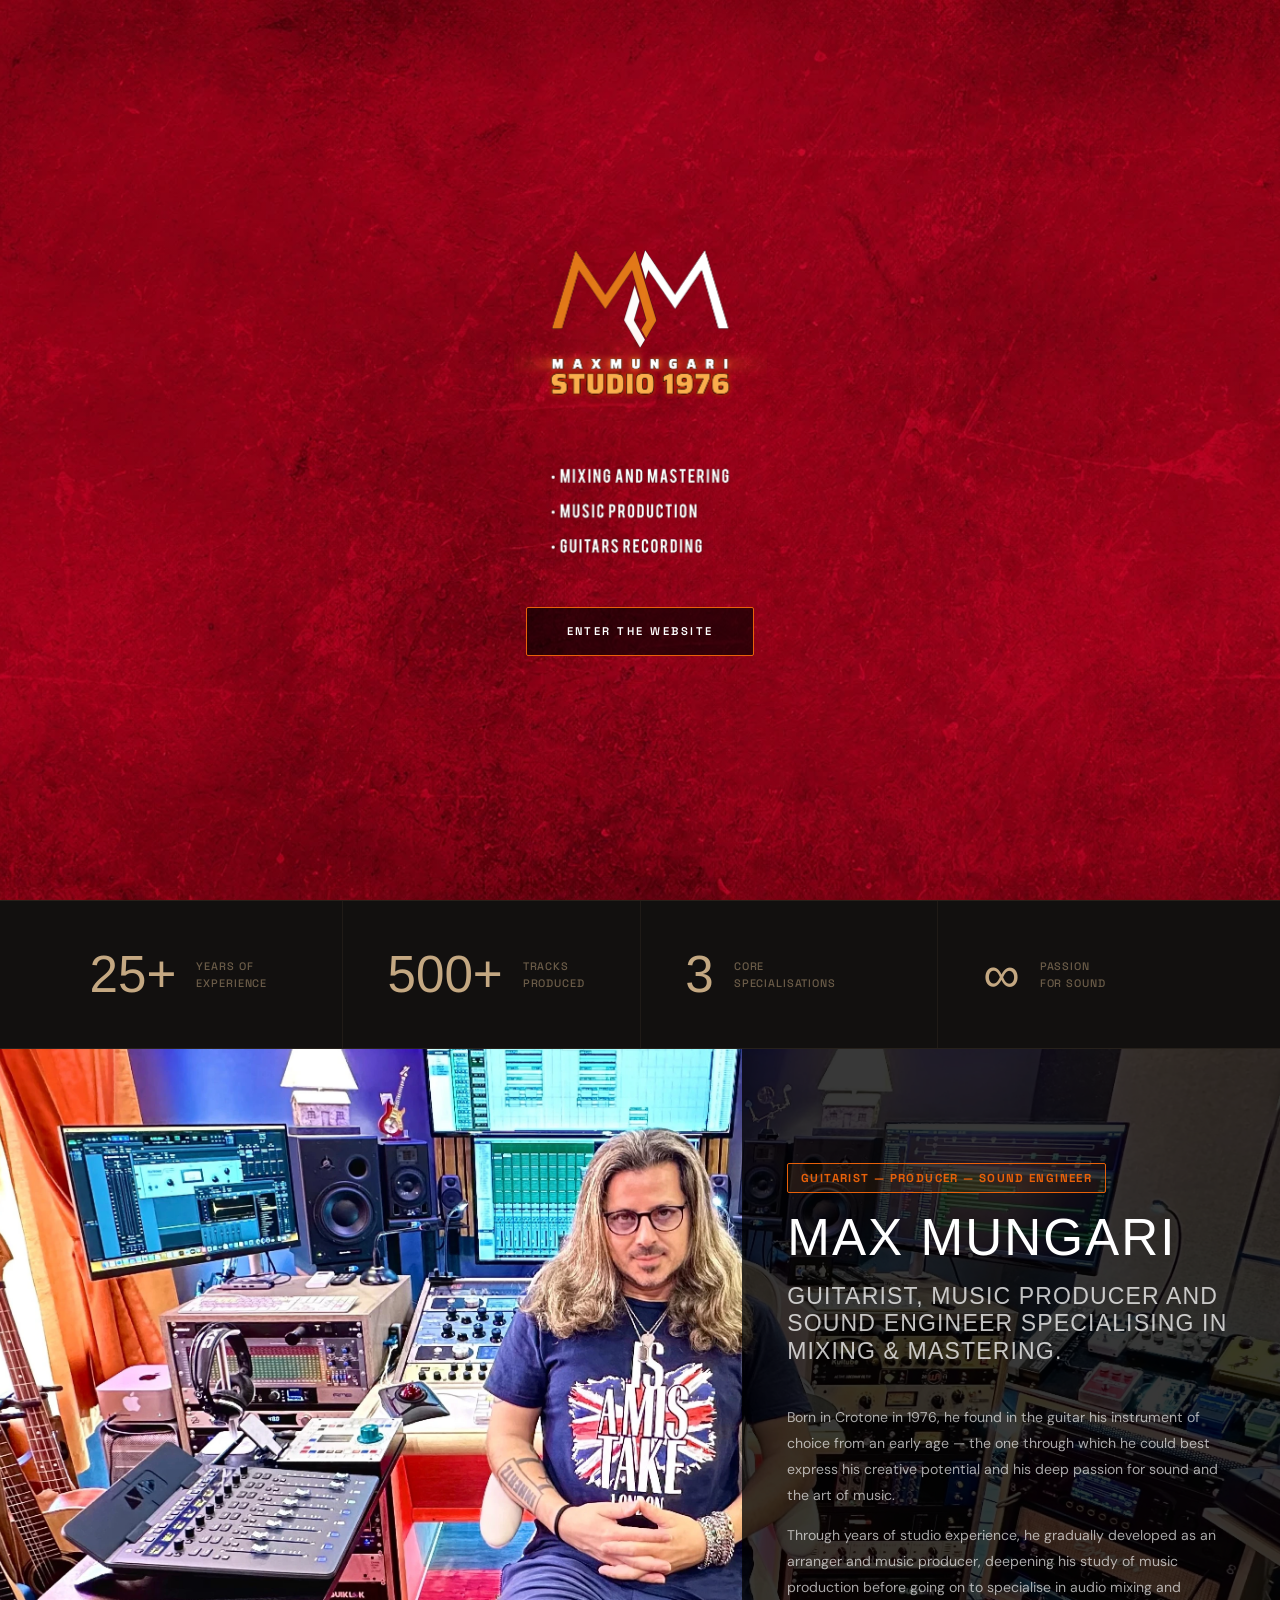
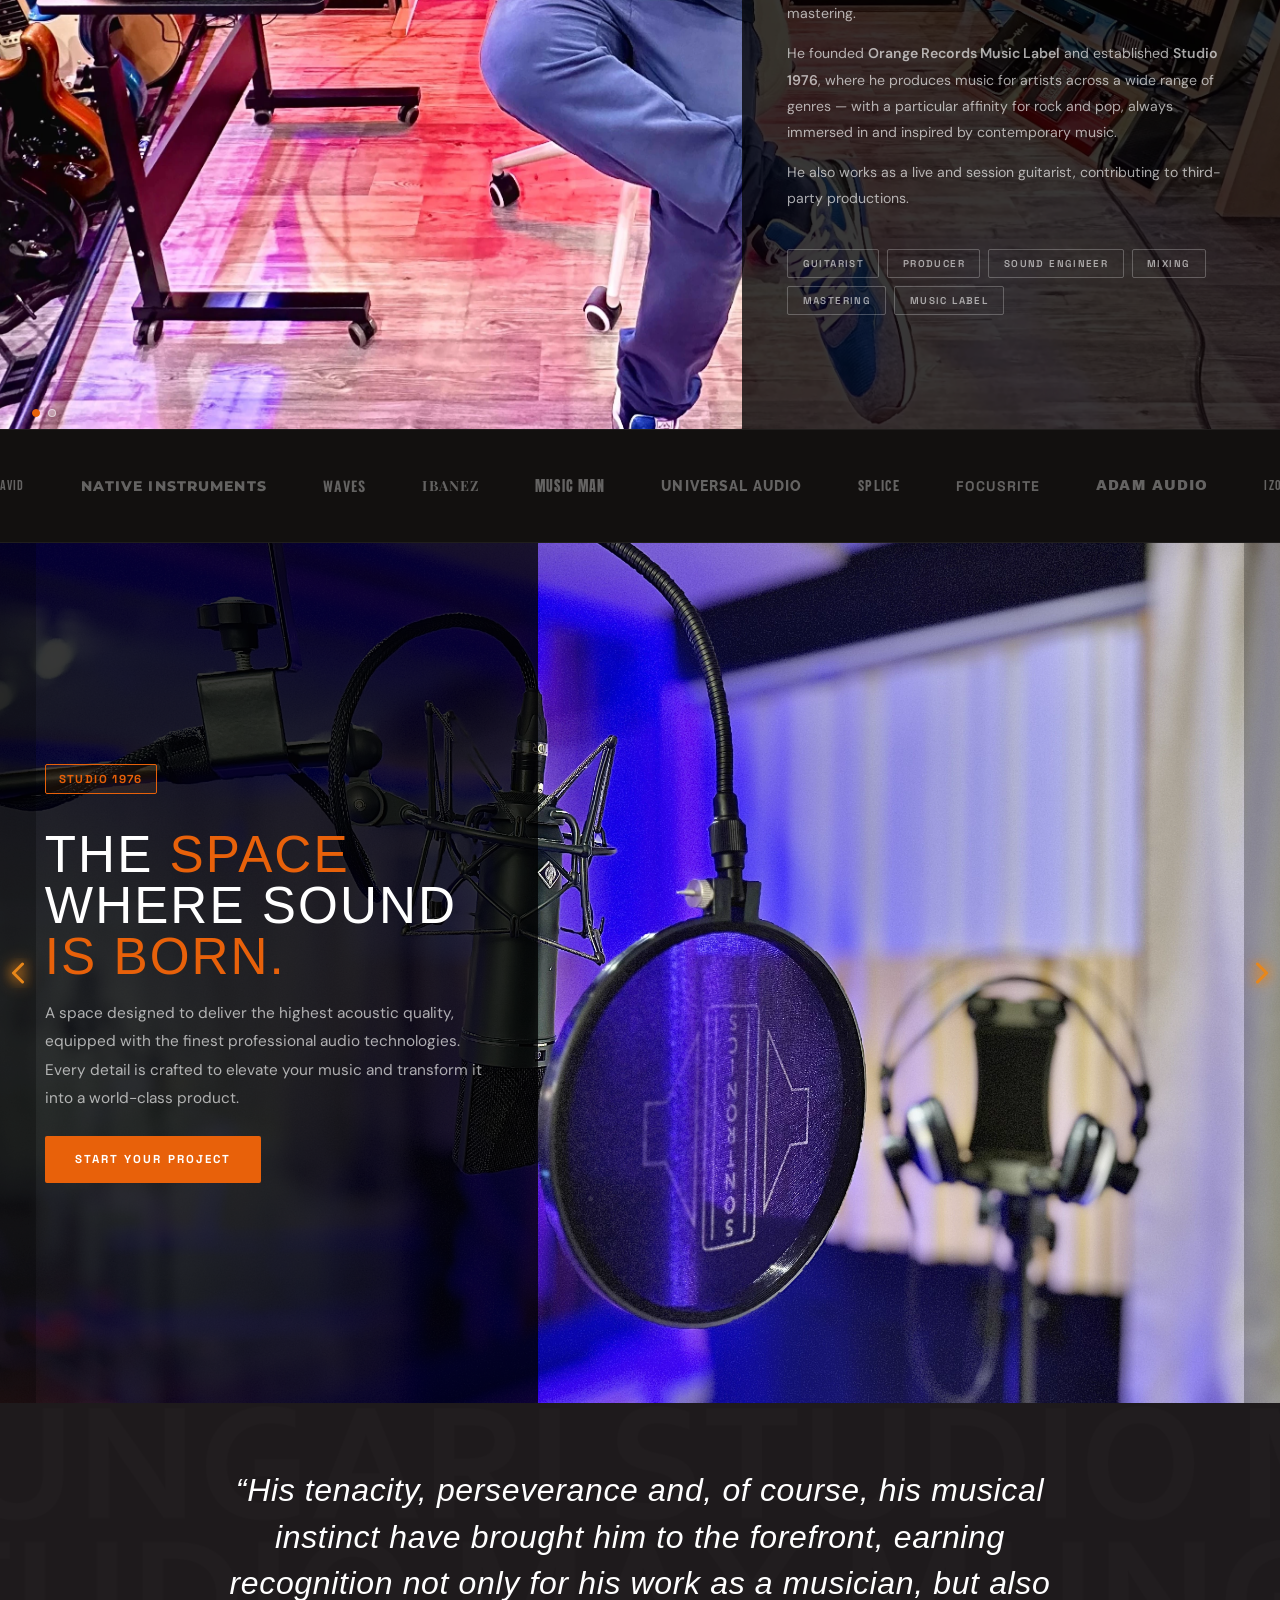
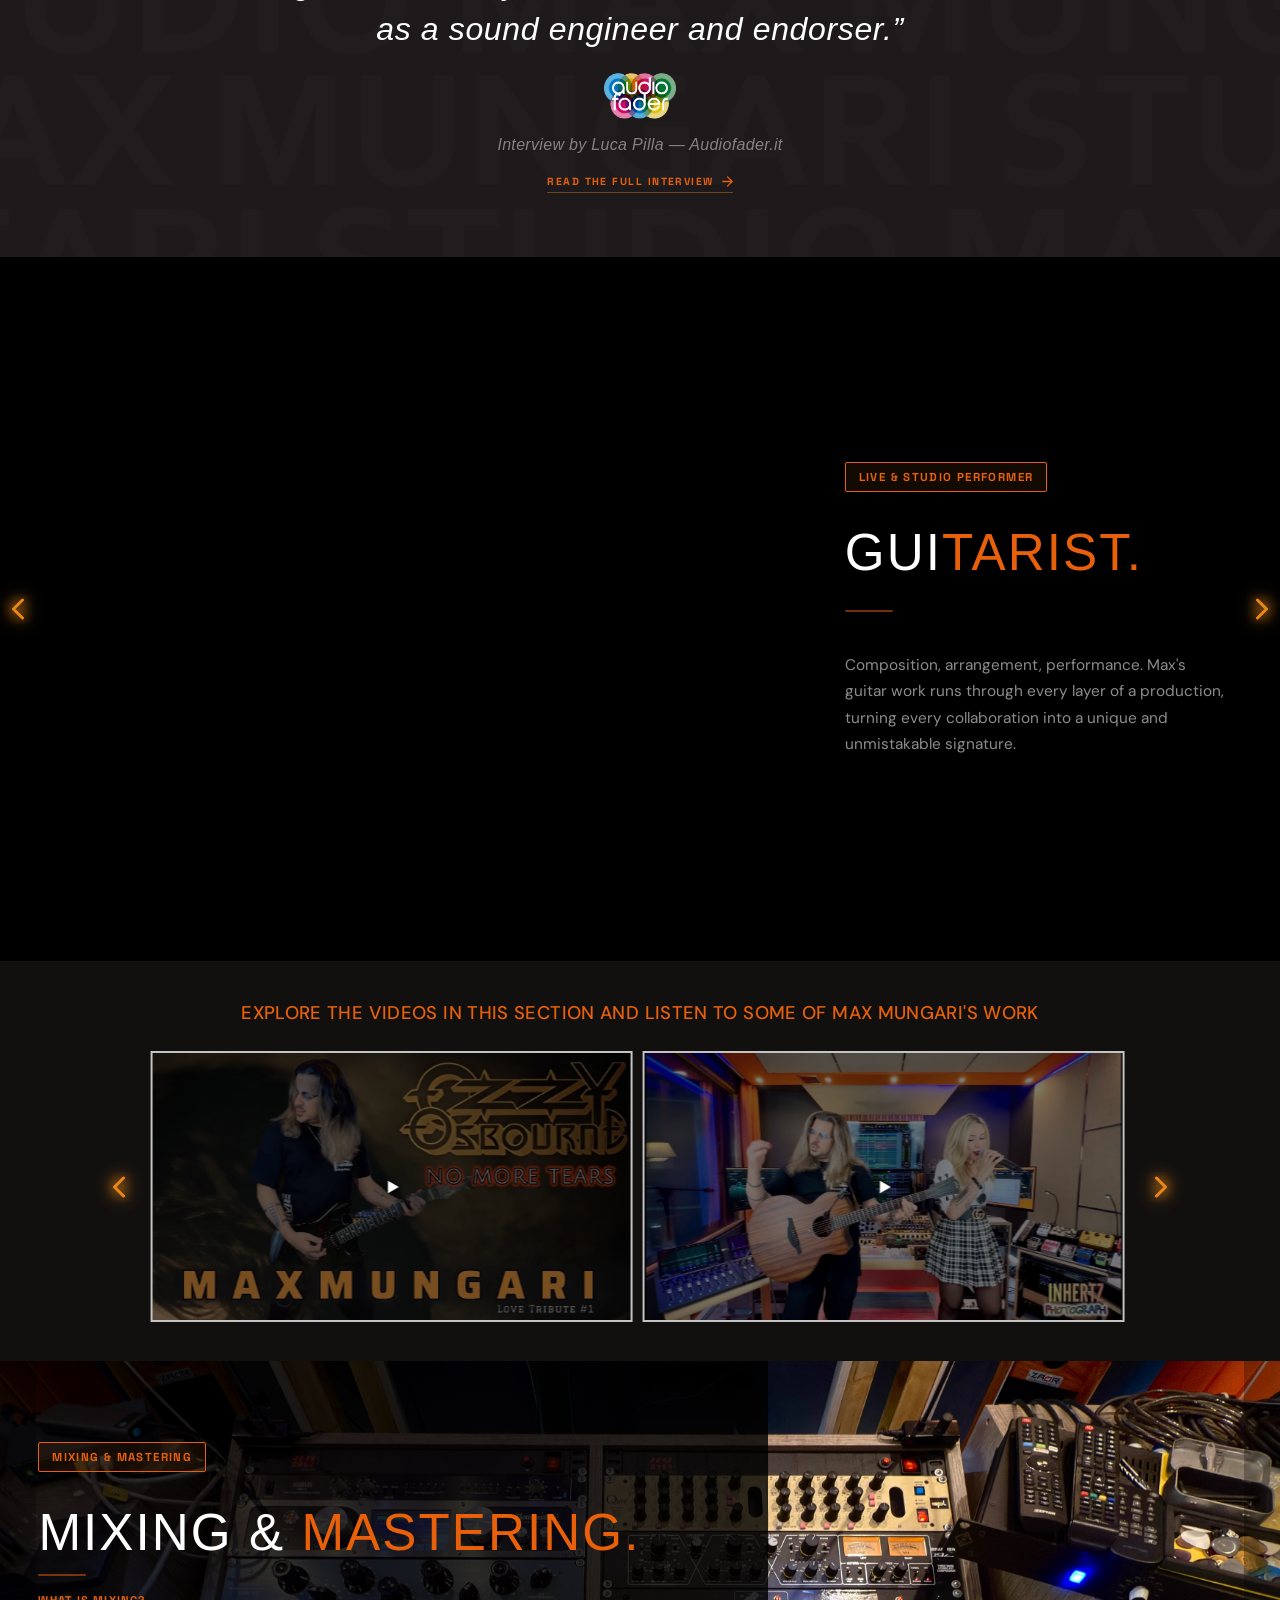
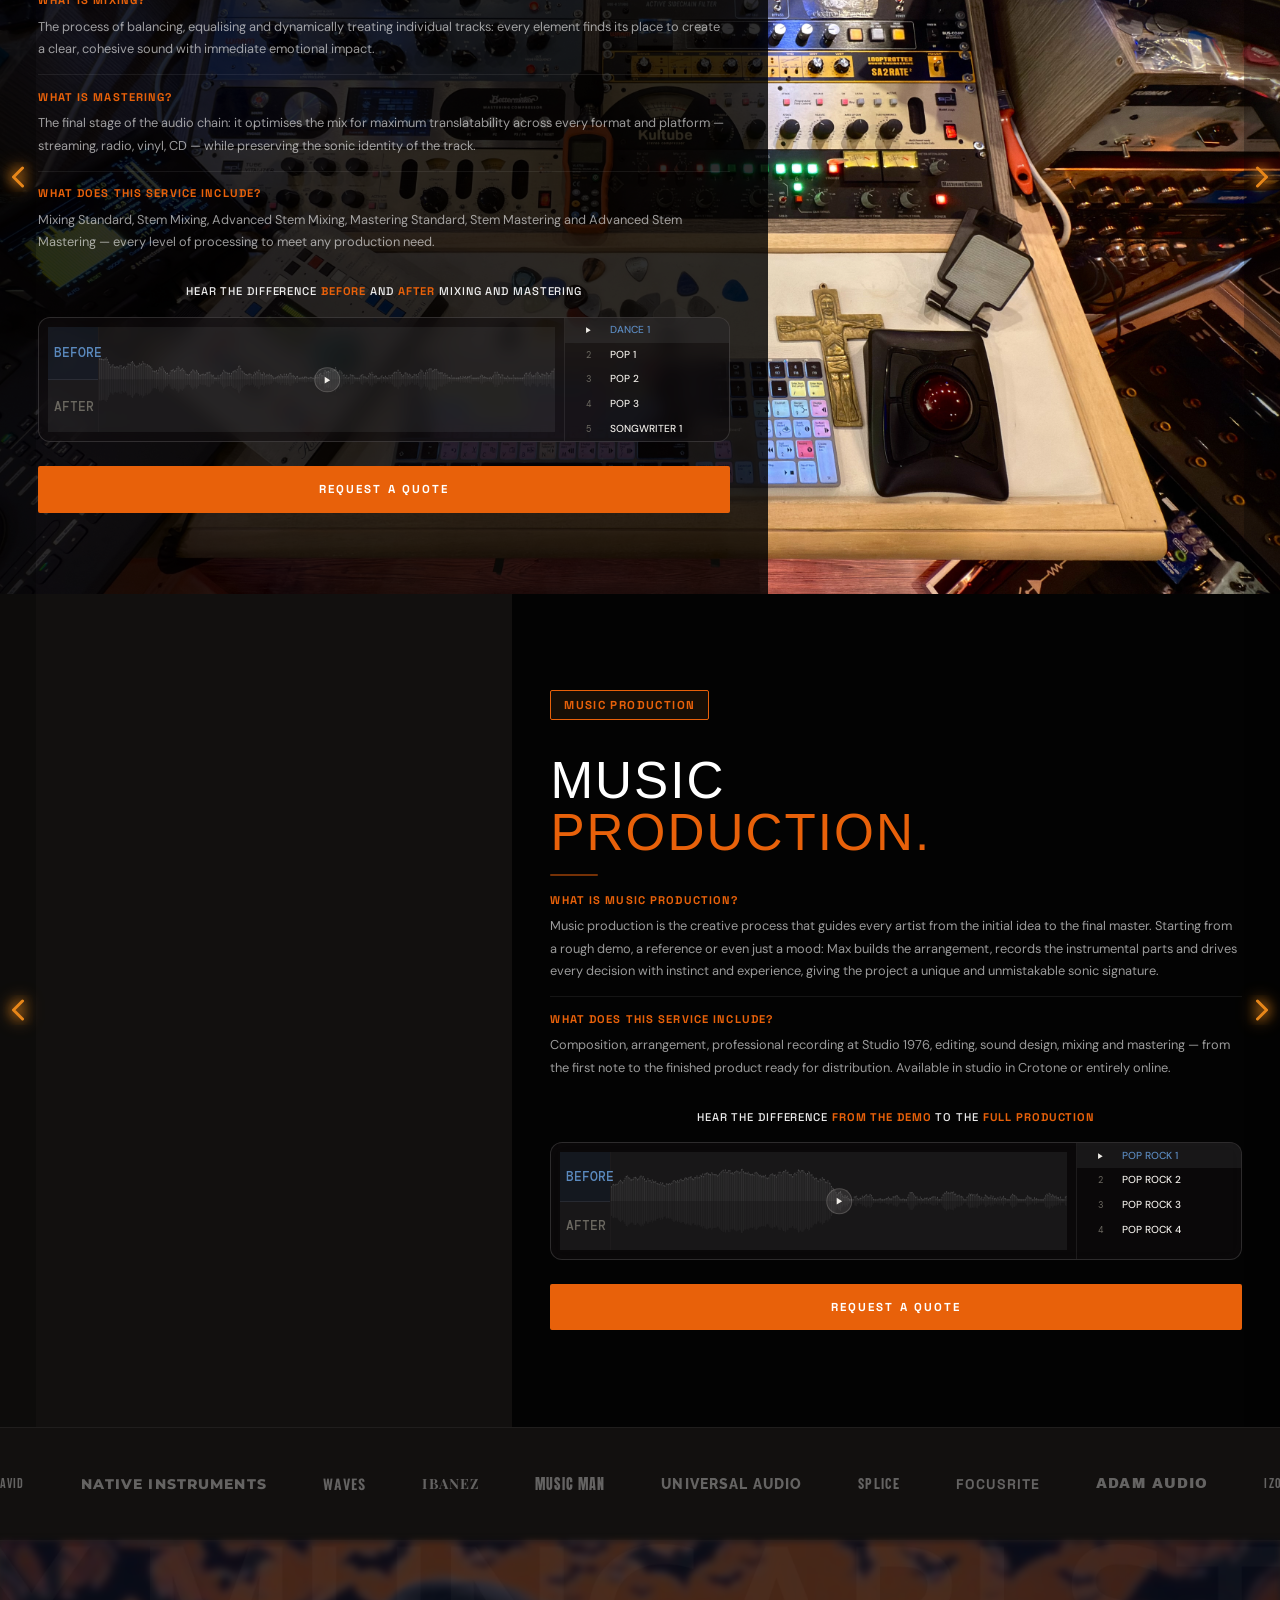
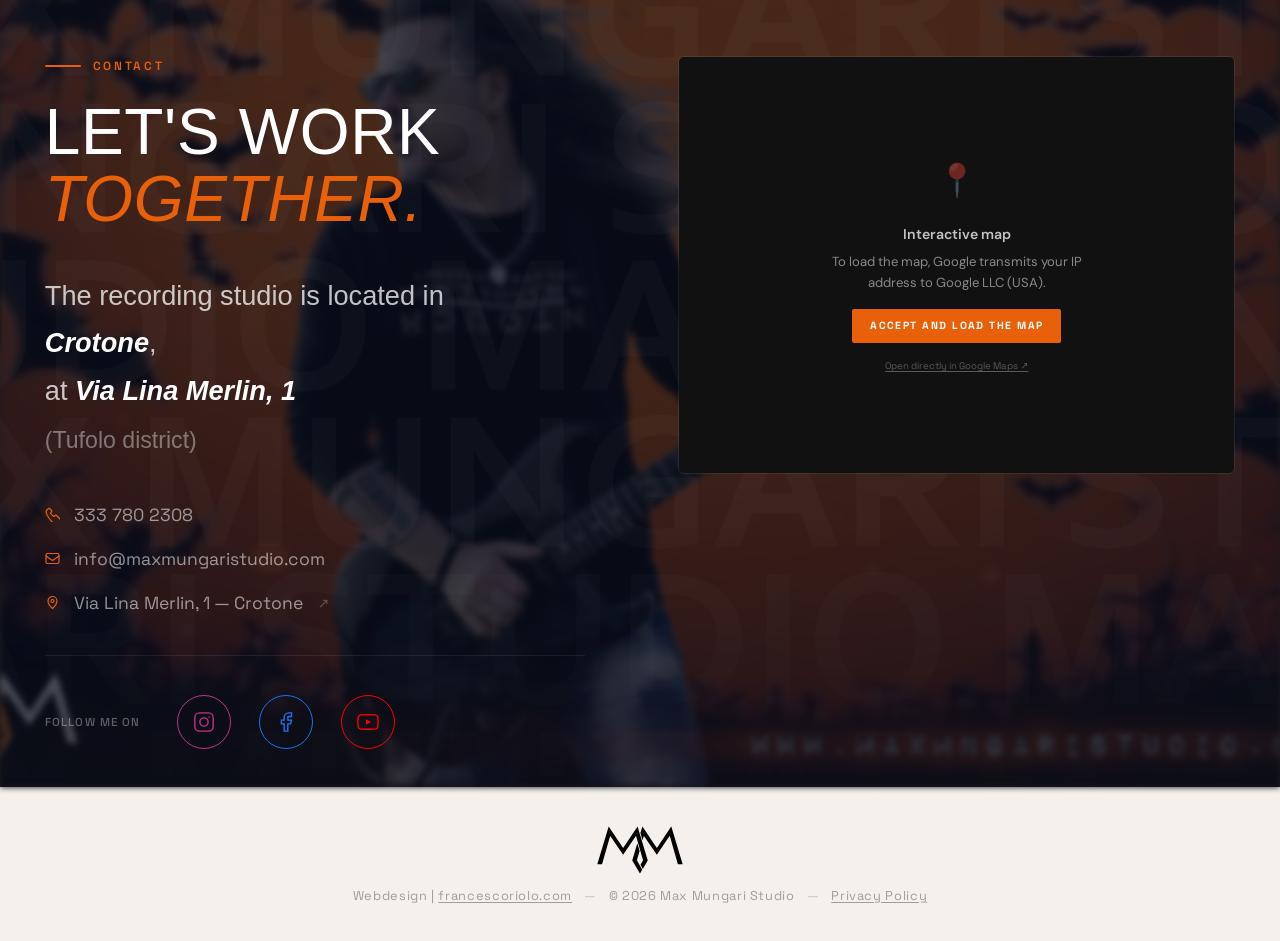
==== en/index.html @ 1bd8ebf6 "first commit" ====
<!DOCTYPE html>
<html lang="en">
<head>
  <meta charset="UTF-8" />
  <meta name="viewport" content="width=device-width, initial-scale=1.0, viewport-fit=cover" />
  <title>Professional Online Mixing &amp; Mastering | Max Mungari Studio — Crotone</title>
  <meta name="description" content="Professional online Mixing &amp; Mastering from Studio 1976, Crotone. Send your tracks and get a radio-ready sound — certified sound engineer with 25+ years of experience." />
  <meta name="robots" content="index, follow" />
  <meta name="author" content="Max Mungari" />
  <meta name="theme-color" content="#0a0a0a" />
  <link rel="canonical" href="https://maxmungaristudio.com/en/" />
  <link rel="alternate" hreflang="it" href="https://maxmungaristudio.com/" />
  <link rel="alternate" hreflang="en" href="https://maxmungaristudio.com/en/" />
  <link rel="alternate" hreflang="x-default" href="https://maxmungaristudio.com/" />

  <!-- Open Graph -->
  <meta property="og:title" content="Professional Online Mixing &amp; Mastering | Max Mungari Studio" />
  <meta property="og:description" content="Professional online Mixing &amp; Mastering from Studio 1976, Crotone. Send your tracks and get a radio-ready sound — certified sound engineer with 25+ years of experience." />
  <meta property="og:type" content="website" />
  <meta property="og:url" content="https://maxmungaristudio.com/en/" />
  <meta property="og:image" content="https://maxmungaristudio.com/newassets/og-image.jpg" />
  <meta property="og:image:width" content="1200" />
  <meta property="og:image:height" content="630" />
  <meta property="og:image:alt" content="Max Mungari Studio — Recording studio in Crotone" />
  <meta property="og:locale" content="en_US" />
  <meta property="og:locale:alternate" content="it_IT" />
  <meta property="og:site_name" content="Max Mungari Studio" />

  <!-- Twitter Card -->
  <meta name="twitter:card" content="summary_large_image" />
  <meta name="twitter:title" content="Professional Online Mixing &amp; Mastering | Max Mungari Studio" />
  <meta name="twitter:description" content="Professional Mixing, Mastering and Music Production from Studio 1976, Crotone. Sound engineer with 25+ years of experience." />
  <meta name="twitter:image" content="https://maxmungaristudio.com/newassets/og-image.jpg" />
  <meta name="twitter:image:alt" content="Max Mungari Studio — Recording studio in Crotone" />

  <!-- Meta geografici -->
  <meta name="geo.region" content="IT-KR" />
  <meta name="geo.placename" content="Crotone, Calabria" />
  <meta name="geo.position" content="39.0807;17.1257" />
  <meta name="ICBM" content="39.0807, 17.1257" />

  <!-- Favicon -->
  <link rel="icon" type="image/png" sizes="32x32" href="../newassets/favicon-32.png" />
  <link rel="icon" type="image/png" sizes="512x512" href="../newassets/favicon.png" />
  <link rel="apple-touch-icon" href="../newassets/favicon.png" />

  <!-- Schema.org structured data -->
  <script type="application/ld+json">
  {
    "@context": "https://schema.org",
    "@graph": [
      {
        "@type": ["LocalBusiness", "ProfessionalService"],
        "@id": "https://maxmungaristudio.com/#business",
        "name": "Max Mungari Studio",
        "alternateName": "Studio 1976",
        "description": "Professional recording studio in Crotone, Calabria. Online and in-studio services: Mixing, Mastering, Stem Mixing, Stem Mastering and Music Production.",
        "url": "https://maxmungaristudio.com/",
        "telephone": "+393337802308",
        "email": "info@maxmungaristudio.com",
        "image": "https://maxmungaristudio.com/newassets/hero1.webp",
        "logo": {
          "@type": "ImageObject",
          "url": "https://maxmungaristudio.com/newassets/logoVec1.svg",
          "width": 300,
          "height": 80
        },
        "foundingDate": "1976",
        "address": {
          "@type": "PostalAddress",
          "streetAddress": "Via Lina Merlin, 1",
          "addressLocality": "Crotone",
          "addressRegion": "Calabria",
          "postalCode": "88900",
          "addressCountry": "IT"
        },
        "geo": {
          "@type": "GeoCoordinates",
          "latitude": 39.0807,
          "longitude": 17.1257
        },
        "hasMap": "https://maps.google.com/?q=Via+Lina+Merlin+1,+Crotone",
        "sameAs": [
          "https://www.instagram.com/maxmungaristudio",
          "https://www.facebook.com/MaxMungari/",
          "https://www.youtube.com/user/maxmung",
          "https://www.tiktok.com/@maxmungaristudio"
        ],
        "priceRange": "€€",
        "openingHours": ["Mo-Sa 09:00-20:00"],
        "areaServed": [
          { "@type": "City", "name": "Crotone" },
          { "@type": "AdministrativeArea", "name": "Calabria" },
          { "@type": "Country", "name": "IT" }
        ],
        "currenciesAccepted": "EUR",
        "paymentAccepted": "Bank transfer, PayPal, Credit card",
        "hasOfferCatalog": {
          "@type": "OfferCatalog",
          "name": "Professional Audio Services",
          "itemListElement": [
            { "@type": "Offer", "itemOffered": { "@type": "Service", "name": "Professional Mixing", "description": "Professional online mixing for singles and albums." } },
            { "@type": "Offer", "itemOffered": { "@type": "Service", "name": "Stem Mixing", "description": "Stem mixing — advanced control over track balance." } },
            { "@type": "Offer", "itemOffered": { "@type": "Service", "name": "Advanced Stem Mixing", "description": "Advanced mixing with editing, pitch correction and track cleanup." } },
            { "@type": "Offer", "itemOffered": { "@type": "Service", "name": "Standard Mastering", "description": "Professional mastering for streaming platforms and physical distribution." } },
            { "@type": "Offer", "itemOffered": { "@type": "Service", "name": "Stem Mastering", "description": "Stem mastering with independent dynamic control per group." } },
            { "@type": "Offer", "itemOffered": { "@type": "Service", "name": "Advanced Stem Mastering", "description": "Advanced mastering with dedicated processing for each stem group." } },
            { "@type": "Offer", "itemOffered": { "@type": "Service", "name": "Music Production", "description": "Full music production: arrangement, recording and sound design." } }
          ]
        }
      },
      {
        "@type": "Person",
        "@id": "https://maxmungaristudio.com/#person",
        "name": "Massimiliano Mungari",
        "alternateName": "Max Mungari",
        "jobTitle": "Guitarist, Music Producer and Sound Engineer",
        "description": "Guitarist, Producer and Sound Engineer born in Crotone in 1976. Specialised in professional Mixing & Mastering. Founder of Orange Records Music Label and Studio 1976.",
        "knowsAbout": ["Mixing", "Mastering", "Music Production", "Sound Engineering", "Guitar", "Music Composition"],
        "url": "https://maxmungaristudio.com/#bio",
        "image": "https://maxmungaristudio.com/newassets/about-new.webp",
        "sameAs": [
          "https://www.instagram.com/maxmungaristudio",
          "https://www.facebook.com/MaxMungari/",
          "https://www.youtube.com/user/maxmung",
          "https://algameko.com/it/app/a/artista/max-mungari"
        ],
        "worksFor": { "@id": "https://maxmungaristudio.com/#business" }
      },
      {
        "@type": "WebSite",
        "@id": "https://maxmungaristudio.com/#website",
        "url": "https://maxmungaristudio.com/en/",
        "name": "Max Mungari Studio",
        "inLanguage": "en-US",
        "publisher": { "@id": "https://maxmungaristudio.com/#business" }
      }
    ]
  }
  </script>

  <!-- Site Navigation Schema -->
  <script type="application/ld+json">
  {
    "@context": "https://schema.org",
    "@type": "ItemList",
    "name": "Max Mungari Studio Navigation",
    "itemListElement": [
      { "@type": "SiteNavigationElement", "position": 1, "name": "Max Mungari — Biography", "url": "https://maxmungaristudio.com/en/#bio" },
      { "@type": "SiteNavigationElement", "position": 2, "name": "Studio 1976 — Recording Studio", "url": "https://maxmungaristudio.com/en/#studio" },
      { "@type": "SiteNavigationElement", "position": 3, "name": "Guitarist — Work and Productions", "url": "https://maxmungaristudio.com/en/#lavori" },
      { "@type": "SiteNavigationElement", "position": 4, "name": "Services — Mixing, Mastering, Music Production", "url": "https://maxmungaristudio.com/en/#mix-mastering" },
      { "@type": "SiteNavigationElement", "position": 5, "name": "Contact — Request a Quote", "url": "https://maxmungaristudio.com/en/#contatti" }
    ]
  }
  </script>

  <!-- Vimeo API loaded lazily by main.js when hero enters viewport -->
  <link rel="preconnect" href="https://player.vimeo.com" />
  <link rel="preconnect" href="https://f.vimeocdn.com" />
  <link rel="preconnect" href="https://fresnel.vimeocdn.com" />
  <!-- DNS prefetch sui CDN usati per lo streaming effettivo dei video -->
  <link rel="dns-prefetch" href="https://player.vimeo.com" />
  <link rel="dns-prefetch" href="https://vod-progressive.akamaized.net" />
  <link rel="dns-prefetch" href="https://skyfire.vimeocdn.com" />
  <link rel="dns-prefetch" href="https://vod.vimeocdn.com" />
  <!-- Audio ABC player (Mixing/Mastering/Productions) —
       tracks loaded dynamically from /music-assets/tracks.json -->

  <link rel="stylesheet" href="../style.min.css?v=20260622" />


  <!-- Preload immagine hero principale -->
  <link rel="preload" as="image" href="../newassets/hero1.webp" type="image/webp" />
  <link rel="preload" as="font" type="font/woff2" crossorigin href="../newassets/fonts/dm-sans-normal-latin.woff2" />
  <link rel="preload" as="font" type="font/woff2" crossorigin href="../newassets/fonts/space-grotesk-latin.woff2" />
</head>

<body>

  <!-- ==============================
       INTRO SCREEN
  ============================== -->
  <div id="intro-screen" role="dialog" aria-modal="true" aria-label="Welcome to Max Mungari Studio">
    <div class="intro-logo-wrap">
      <div class="intro-logo-inner" id="introLogoInner">
        <img src="../newassets/logonuovo.webp" alt="Max Mungari Studio" class="intro-logo-svg" width="906" height="984" />
      </div>
    </div>
    <button id="intro-enter-btn" type="button">Enter the website</button>
  </div>

  <!-- ==============================
       NAVBAR
  ============================== -->
  <nav id="navbar" role="navigation" aria-label="Main navigation">
    <div class="nav-inner">
      <a href="#hero" class="nav-logo" aria-label="Max Mungari Studio — back to top">
        <div class="logo-flip-wrap">
          <div class="logo-flip-inner logo-light">
            <img src="../newassets/logoVec1.svg" alt="Max Mungari Studio" class="logo-front" />
            <img src="../newassets/logoVec2.svg" alt="" class="logo-back" aria-hidden="true" />
          </div>
          <div class="logo-flip-inner logo-dark">
            <img src="../newassets/logoVec1-dark.svg" alt="Max Mungari Studio" class="logo-front" />
            <img src="../newassets/logoVec2-dark.svg" alt="" class="logo-back" aria-hidden="true" />
          </div>
        </div>
      </a>

      <ul class="nav-links" role="list">
        <li><a href="#bio">Max Mungari</a></li>
        <li><a href="#studio">Studio</a></li>
        <li><a href="#lavori" onclick="event.preventDefault();scrollToChitarrista()">Guitarist</a></li>
        <li><a href="#mix-mastering">Mixing &amp; Mastering</a></li>
        <li><a href="#produzioni">Music Production</a></li>
        <li><a href="privacy.html">Privacy</a></li>
        <li><a href="#contatti" class="nav-cta">Contact me</a></li>
        <li class="lang-switch"><a href="../index.html" class="lang-other">ITA</a><span class="lang-sep">/</span><span class="lang-active">ENG</span></li>
      </ul>

      <button class="nav-hamburger" id="hamburger"
              aria-label="Open menu" aria-expanded="false">
        <span></span><span></span><span></span>
      </button>
    </div>
  </nav>

  <!-- Mobile overlay -->
  <div class="nav-mobile" id="mobileMenu"
       aria-hidden="true" role="dialog" aria-label="Navigation menu">
    <a href="#bio"            onclick="closeMobile()">Max Mungari</a>
    <a href="#studio"         onclick="closeMobile()">Studio</a>
    <a href="#lavori"         onclick="closeMobile();event.preventDefault();scrollToChitarrista()">Guitarist</a>
    <a href="#mix-mastering"  onclick="closeMobile()">Mixing &amp; Mastering</a>
    <a href="#produzioni"     onclick="closeMobile()">Music Production</a>
    <a href="privacy.html">Privacy</a>
    <a href="#contatti"       onclick="closeMobile()">Contact me</a>
    <div class="lang-switch"><a href="../index.html" class="lang-other">ITA</a><span class="lang-sep">/</span><span class="lang-active">ENG</span></div>
  </div>

  <!-- ==============================
       HERO
  ============================== -->
  <section id="hero" aria-label="Max Mungari Studio — Homepage">
    <img
      src="../newassets/hero1.webp"
      alt=""
      aria-hidden="true"
      fetchpriority="high"
      decoding="sync"
      width="1920" height="1080"
      style="position:absolute;inset:0;width:100%;height:100%;object-fit:cover;z-index:0;"
    />
    <!-- Hero carosello: aggiungi slide qui sotto per espandere -->
    <div class="hero-carousel" id="heroCarousel" aria-hidden="true"></div>
    <div class="hero-gradient" aria-hidden="true"></div>
    <div class="hero-stripe"   aria-hidden="true"></div>

    <div class="hero-content container">
      <h1 class="hero-eyebrow">Professional Online Mixing &amp; Mastering</h1>

      <p class="hero-title">
        Max<br />Mungari<br /><em>Studio</em>
      </p>

      <p class="hero-subtitle">
        Guitarist &nbsp;·&nbsp; Producer &nbsp;·&nbsp; Sound Engineer
      </p>

      <div class="hero-actions">
        <a href="#mix-mastering" class="btn-primary">
          Services
          <svg width="13" height="13" viewBox="0 0 13 13" fill="none" aria-hidden="true">
            <path d="M1 6.5h11M6.5 1l5.5 5.5L6.5 12"
                  stroke="currentColor" stroke-width="1.5"
                  stroke-linecap="round" stroke-linejoin="round"/>
          </svg>
        </a>
        <a href="#bio" class="btn-ghost">About me</a>

        <!-- Social strip hero -->
        <div class="hero-social-strip">
          <span class="hero-social-label">Follow me on</span>
          <a href="https://www.instagram.com/maxmungaristudio" target="_blank" rel="noopener me" class="social-icon" aria-label="Instagram">
            <svg viewBox="0 0 24 24" fill="none" stroke="currentColor" stroke-width="1.8" aria-hidden="true"><rect x="2" y="2" width="20" height="20" rx="5" ry="5"/><circle cx="12" cy="12" r="4.5"/><circle cx="17.5" cy="6.5" r="0.75" fill="currentColor" stroke="none"/></svg>
          </a>
          <a href="https://www.facebook.com/MaxMungari/" target="_blank" rel="noopener" class="social-icon" aria-label="Facebook">
            <svg viewBox="0 0 24 24" fill="none" stroke="currentColor" stroke-width="1.8" aria-hidden="true"><path d="M18 2h-3a5 5 0 00-5 5v3H7v4h3v8h4v-8h3l1-4h-4V7a1 1 0 011-1h3z"/></svg>
          </a>
          <a href="https://www.youtube.com/user/maxmung" target="_blank" rel="noopener" class="social-icon" aria-label="YouTube">
            <svg viewBox="0 0 24 24" fill="none" stroke="currentColor" stroke-width="1.8" aria-hidden="true"><path d="M22.54 6.42a2.78 2.78 0 00-1.95-1.96C18.88 4 12 4 12 4s-6.88 0-8.59.46a2.78 2.78 0 00-1.95 1.96A29 29 0 001 12a29 29 0 00.46 5.58a2.78 2.78 0 001.95 1.96C5.12 20 12 20 12 20s6.88 0 8.59-.46a2.78 2.78 0 001.95-1.96A29 29 0 0023 12a29 29 0 00-.46-5.58z"/><polygon points="9.75 15.02 15.5 12 9.75 8.98 9.75 15.02" stroke="none" fill="currentColor"/></svg>
          </a>
        </div>

        <!-- Loghi partner hero -->
        <div class="hero-partners">
          <span class="hero-partners-label">Official partner of</span>
          <div class="hero-partners-logos">
          <a href="https://algameko.com/it/app/a/artista/max-mungari"
             target="_blank" rel="noopener" aria-label="Algam Eko — official partner of Max Mungari Studio"
             id="ekoCarousel">
            <img src="../newassets/eko.webp"  alt="Algam Eko — official partner" loading="lazy" width="200" height="84" class="avid-slide active" />
            <img src="../newassets/eko2.webp" alt="Algam Eko — endorsed partner" loading="lazy" width="200" height="84" class="avid-slide" />
          </a>
          <a href="https://aviditalia.it/avid-sound-lab-musicista/"
             target="_blank" rel="noopener" aria-label="Avid — official partner of Max Mungari Studio"
             id="avidCarouselHero">
            <img src="../newassets/avid1.webp" alt="Avid Sound Lab — official partner" loading="lazy" class="avid-slide active" width="200" height="150" />
            <img src="../newassets/avid3.webp" alt="Avid Carbon — official partner" loading="lazy" class="avid-slide" width="200" height="150" />
          </a>
          <a href="https://www.vanguardaudiolabs.com/family/max-mungari/"
             target="_blank" rel="noopener" aria-label="Vanguard Audio Labs — official partner of Max Mungari Studio"
             id="vanguardCarouselHero">
            <img src="../newassets/vanguard1.webp" alt="Vanguard Audio Labs — official partner" loading="lazy" class="avid-slide active" width="200" height="150" />
            <img src="../newassets/vanguard2.webp" alt="Vanguard Audio Labs — endorsed partner" loading="lazy" class="avid-slide" width="200" height="150" />
          </a>
          <!-- Acustica Audio — nascosto temporaneamente (link non disponibile)
          <a href="#"
             target="_blank" rel="noopener" aria-label="Acustica Audio — official partner of Max Mungari Studio"
             id="acusticaCarouselHero">
            <img src="../newassets/Acustica1.png" alt="Acustica Audio — official partner" loading="lazy" class="avid-slide active" width="200" height="150" />
            <img src="../newassets/Acustica2.png" alt="Acustica Audio — official partner" loading="lazy" class="avid-slide" width="200" height="150" />
          </a>
          -->
          </div><!-- /hero-partners-logos -->
        </div>
      </div>
    </div>

  </section>

  <!-- ==============================
       STATEMENT BAR
  ============================== -->
  <div class="statement-bar" aria-label="Key figures">
    <div class="container">
      <div class="statement-bar-inner">
        <div class="statement-item reveal">
          <div class="statement-number">25+</div>
          <div class="statement-label">Years of<br />Experience</div>
        </div>
        <div class="statement-item reveal d1">
          <div class="statement-number">500+</div>
          <div class="statement-label">Tracks<br />Produced</div>
        </div>
        <div class="statement-item reveal d2">
          <div class="statement-number">3</div>
          <div class="statement-label">Core<br />Specialisations</div>
        </div>
        <div class="statement-item reveal d3">
          <div class="statement-number">∞</div>
          <div class="statement-label">Passion<br />for Sound</div>
        </div>
      </div>
    </div>
  </div>

  <!-- ==============================
       BIO — Max Mungari
  ============================== -->
  <section id="bio" aria-labelledby="bio-title">

    <!-- Immagine full-width -->
    <div class="bio-fullimg">
      <img src="../newassets/about-new.webp"
           alt="Max Mungari — Guitarist, Producer and Sound Engineer"
           class="bio-img-main" loading="lazy" decoding="async" />
      <!-- SECONDA IMMAGINE BIO — commentata temporaneamente; riattivare insieme ai bottoni sotto
      <img src="../newassets/chitarrista-bg.jpeg"
           alt="Max Mungari — Guitarist"
           class="bio-img-alt" loading="lazy" decoding="async" />
      -->

      <!-- Bio panel -->
      <div class="bio-overlay-panel reveal-left">
        <span class="bio-badge">Guitarist — Producer — Sound Engineer</span>
        <h2 id="bio-title" class="section-title">MAX MUNGARI</h2>
        <p class="bio-intro">
          Guitarist, music producer and sound engineer specialising in Mixing &amp; Mastering.
        </p>
        <div class="bio-text">
          <p>Born in Crotone in 1976, he found in the guitar his instrument of choice from an early age — the one through which he could best express his creative potential and his deep passion for sound and the art of music.</p>
          <p>Through years of studio experience, he gradually developed as an arranger and music producer, deepening his study of music production before going on to specialise in audio mixing and mastering.</p>
          <p>He founded <strong>Orange Records Music Label</strong> and established <strong>Studio 1976</strong>, where he produces music for artists across a wide range of genres — with a particular affinity for rock and pop, always immersed in and inspired by contemporary music.</p>
          <p>He also works as a live and session guitarist, contributing to third-party productions.</p>
        </div>
        <div class="bio-tags">
          <span class="bio-tag">Guitarist</span>
          <span class="bio-tag">Producer</span>
          <span class="bio-tag">Sound Engineer</span>
          <span class="bio-tag">Mixing</span>
          <span class="bio-tag">Mastering</span>
          <span class="bio-tag">Music Label</span>
        </div>
      </div>
      <div class="carousel-dots" aria-hidden="true">
        <button class="carousel-dot active"></button>
        <button class="carousel-dot"></button>
      </div>
      <!-- CONTROLLI CAROUSEL BIO — commentati temporaneamente; riattivare insieme alla seconda immagine sopra
      <button class="bio-carousel-prev" aria-label="Previous image">
        <svg width="30" height="30" viewBox="0 0 20 20" fill="none"><path d="M13 4L7 10l6 6" stroke="currentColor" stroke-width="2" stroke-linecap="round" stroke-linejoin="round"/></svg>
      </button>
      <button class="bio-carousel-next" aria-label="Next image">
        <svg width="30" height="30" viewBox="0 0 20 20" fill="none"><path d="M7 4l6 6-6 6" stroke="currentColor" stroke-width="2" stroke-linecap="round" stroke-linejoin="round"/></svg>
      </button>
      -->
    </div>


  </section>

  <!-- ==============================
       BRAND STRIP
  ============================== -->
  <div class="brand-strip" aria-label="Brand partners">
    <div class="brand-track">
      <span>AVID</span>
      <span>NATIVE INSTRUMENTS</span>
      <span>WAVES</span>
      <span>IBANEZ</span>
      <span>MUSIC MAN</span>
      <span>UNIVERSAL AUDIO</span>
      <span>SPLICE</span>
      <span>FOCUSRITE</span>
      <span>ADAM AUDIO</span>
      <span>IZOTOPE</span>
      <span>SLATE DIGITAL</span>
      <span>YAMAHA</span>
      <span>NEUMANN</span>
      <span>SSL</span>
      <span>ANTELOPE AUDIO</span>
      <!-- duplicati per loop infinito -->
      <span>AVID</span>
      <span>NATIVE INSTRUMENTS</span>
      <span>WAVES</span>
      <span>IBANEZ</span>
      <span>MUSIC MAN</span>
      <span>UNIVERSAL AUDIO</span>
      <span>SPLICE</span>
      <span>FOCUSRITE</span>
      <span>ADAM AUDIO</span>
      <span>IZOTOPE</span>
      <span>SLATE DIGITAL</span>
      <span>YAMAHA</span>
      <span>NEUMANN</span>
      <span>SSL</span>
      <span>ANTELOPE AUDIO</span>
    </div>
  </div>

  <!-- ==============================
       STUDIO
  ============================== -->
  <section id="studio" aria-labelledby="studio-title">
    <div class="studio-fullimg">
      <div class="studio-img-carousel">
        <img src="../newassets/studio2.webp" alt="Studio 1976 Crotone — control room" decoding="async" class="studio-slide active" />
        <img src="../newassets/studio1.webp" alt="Studio 1976 Crotone — console" loading="lazy" decoding="async" class="studio-slide" />
        <img src="../newassets/studio3.webp" alt="Studio 1976 Crotone — microphone" loading="lazy" decoding="async" class="studio-slide" />
        <img src="../newassets/studio4.webp" alt="Studio 1976 Crotone — live room" loading="lazy" decoding="async" class="studio-slide" />
      </div>

      <!-- Studio panel -->
      <div class="studio-overlay-panel reveal-left">
        <span class="bio-badge">Studio 1976</span>
        <h2 id="studio-title" class="section-title">
          The <em>space</em><br />where sound<br /><em>is born.</em>
        </h2>
        <p class="studio-desc">
          A space designed to deliver the highest acoustic quality, equipped with the finest professional audio technologies. Every detail is crafted to elevate your music and transform it into a world-class product.
        </p>
        <a href="#contatti" class="studio-cta">Start your project</a>
      </div>
      <button class="studio-carousel-prev" aria-label="Previous image">
        <svg width="30" height="30" viewBox="0 0 20 20" fill="none"><path d="M13 4L7 10l6 6" stroke="currentColor" stroke-width="2" stroke-linecap="round" stroke-linejoin="round"/></svg>
      </button>
      <button class="studio-carousel-next" aria-label="Next image">
        <svg width="30" height="30" viewBox="0 0 20 20" fill="none"><path d="M7 4l6 6-6 6" stroke="currentColor" stroke-width="2" stroke-linecap="round" stroke-linejoin="round"/></svg>
      </button>
    </div>
  </section>

  <!-- ==============================
       QUOTE
  ============================== -->
  <section id="quote-strip">
    <div class="container">
      <figure class="quote-strip-figure">
        <blockquote class="quote-strip-text">
          &ldquo;His tenacity, perseverance and, of course, his musical instinct have brought him to the forefront, earning recognition not only for his work as a musician, but also as a sound engineer and endorser.&rdquo;
        </blockquote>
        <img src="../newassets/AudioFaderLogoHD.webp" alt="Audiofader" class="quote-strip-logo" loading="lazy" />
        <figcaption class="quote-strip-author">
          Interview by Luca Pilla — Audiofader.it
        </figcaption>
        <a href="https://www.audiofader.com/max-mungari-intervista/" target="_blank" rel="noopener" class="quote-strip-link">
          Read the full interview
          <svg width="11" height="11" viewBox="0 0 13 13" fill="none" aria-hidden="true"><path d="M1 6.5h11M6.5 1l5.5 5.5L6.5 12" stroke="currentColor" stroke-width="1.5" stroke-linecap="round" stroke-linejoin="round"/></svg>
        </a>
      </figure>
    </div>
  </section>

  <!-- ==============================
       MUSIC PRODUCTION
  ============================== -->
  <section id="lavori" aria-labelledby="lavori-title">

    <div class="lavori-fullimg">
      <div class="lavori-img-carousel">
        <img src="../newassets/guit1.webp" alt="Max Mungari — Guitarist in studio" loading="lazy" decoding="async" class="active" />
        <img src="../newassets/guit2.webp" alt="Max Mungari — Guitars" loading="lazy" decoding="async" />
        <img src="../newassets/guit3.webp" alt="Max Mungari — Pedalboard" loading="lazy" decoding="async" />
        <img src="../newassets/guit4.webp" alt="Max Mungari — Live setup" loading="lazy" decoding="async" />
        <img src="../newassets/guit5.webp" alt="Max Mungari — Guitarist" loading="lazy" decoding="async" />
        <button class="lavori-carousel-prev" aria-label="Previous image">
          <svg width="30" height="30" viewBox="0 0 20 20" fill="none"><path d="M13 4L7 10l6 6" stroke="currentColor" stroke-width="2" stroke-linecap="round" stroke-linejoin="round"/></svg>
        </button>
        <button class="lavori-carousel-next" aria-label="Next image">
          <svg width="30" height="30" viewBox="0 0 20 20" fill="none"><path d="M7 4l6 6-6 6" stroke="currentColor" stroke-width="2" stroke-linecap="round" stroke-linejoin="round"/></svg>
        </button>
      </div>

      <!-- Right overlay panel -->
      <div class="lavori-overlay-panel reveal-right">
        <span class="bio-badge">Live &amp; Studio Performer</span>
        <h2 id="lavori-title" class="section-title">GUI<em>TARIST.</em></h2>
        <div class="divider"></div>
        <p class="lavori-desc">Composition, arrangement, performance. Max's guitar work runs through every layer of a production, turning every collaboration into a unique and unmistakable signature.</p>
      </div>

      <!-- Left grid -->
      <div class="lavori-fullwrap">

      <div class="showcase-wrap">
        <button class="showcase-nav showcase-prev" aria-label="Previous page">
          <svg width="30" height="30" viewBox="0 0 20 20" fill="none"><path d="M13 4L7 10l6 6" stroke="white" stroke-width="2" stroke-linecap="round" stroke-linejoin="round"/></svg>
        </button>
        <div class="showcase-viewport">
          <div class="showcase-grid" role="list" aria-label="Productions and Collaborations">

          <!-- 1 -->
          <a class="showcase-item" href="https://www.youtube.com/watch?v=jpIV0VHIkEI" target="_blank" rel="noopener" role="listitem" aria-label="NO MORE TEARS (Ozzy Osbourne) by MAX MUNGARI">
            <img src="../newassets/no-more-tears-ozzy.webp" alt="NO MORE TEARS (Ozzy Osbourne) by MAX MUNGARI" loading="lazy" />
            <div class="showcase-overlay"><svg width="20" height="20" viewBox="0 0 22 22" fill="white"><polygon points="7,4 19,11 7,18"/></svg></div>
          </a>
          <!-- 2 -->
          <a class="showcase-item" href="https://www.youtube.com/watch?v=9BqErDt4IJY" target="_blank" rel="noopener" role="listitem" aria-label="INHERTZ - PHOTOGRAPH">
            <img src="../newassets/inhertz-photograph.webp" alt="INHERTZ - PHOTOGRAPH" loading="lazy" />
            <div class="showcase-overlay"><svg width="20" height="20" viewBox="0 0 22 22" fill="white"><polygon points="7,4 19,11 7,18"/></svg></div>
          </a>
          <!-- 3 -->
          <a class="showcase-item" href="https://www.youtube.com/watch?v=zy1Qo1So9Aw" target="_blank" rel="noopener" role="listitem" aria-label="Måneskin THE LONELIEST - Guitar Cover by Max Mungari">
            <img src="../newassets/maneskin-the-loneliest.webp" alt="Måneskin THE LONELIEST - Guitar Cover by Max Mungari" loading="lazy" />
            <div class="showcase-overlay"><svg width="20" height="20" viewBox="0 0 22 22" fill="white"><polygon points="7,4 19,11 7,18"/></svg></div>
          </a>
          <!-- 4 -->
          <a class="showcase-item" href="https://www.youtube.com/watch?v=qSOYPv_XN4Q" target="_blank" rel="noopener" role="listitem" aria-label="U2 SUNDAY BLOODY SUNDAY - Line 6 Helix by MAX MUNGARI">
            <img src="../newassets/u2-sunday-bloody-sunday.webp" alt="U2 SUNDAY BLOODY SUNDAY - Line 6 Helix by MAX MUNGARI" loading="lazy" />
            <div class="showcase-overlay"><svg width="20" height="20" viewBox="0 0 22 22" fill="white"><polygon points="7,4 19,11 7,18"/></svg></div>
          </a>
          <!-- 5 -->
          <a class="showcase-item" href="https://www.youtube.com/watch?v=0Z49mBKntNA" target="_blank" rel="noopener" role="listitem" aria-label="COLDPLAY IN MY PLACE - Line 6 Helix by Max Mungari">
            <img src="../newassets/coldplay-in-my-place.webp" alt="COLDPLAY IN MY PLACE - Line 6 Helix by Max Mungari" loading="lazy" />
            <div class="showcase-overlay"><svg width="20" height="20" viewBox="0 0 22 22" fill="white"><polygon points="7,4 19,11 7,18"/></svg></div>
          </a>
          <!-- 6 -->
          <a class="showcase-item" href="https://www.youtube.com/watch?v=MXcnFs2BTt8" target="_blank" rel="noopener" role="listitem" aria-label="Lewis Capaldi BEFORE YOU GO - Line 6 Helix by Max Mungari">
            <img src="../newassets/lewis-capaldi-before-you-go.webp" alt="Lewis Capaldi BEFORE YOU GO - Line 6 Helix by Max Mungari" loading="lazy" />
            <div class="showcase-overlay"><svg width="20" height="20" viewBox="0 0 22 22" fill="white"><polygon points="7,4 19,11 7,18"/></svg></div>
          </a>
          <!-- 7 -->
          <a class="showcase-item" href="https://www.youtube.com/watch?v=yvHxUir2zv0" target="_blank" rel="noopener" role="listitem" aria-label="Hoobastank The Reason - Line 6 Helix by MAX MUNGARI">
            <img src="../newassets/hoobastank-the-reason.webp" alt="Hoobastank The Reason - Line 6 Helix by MAX MUNGARI" loading="lazy" />
            <div class="showcase-overlay"><svg width="20" height="20" viewBox="0 0 22 22" fill="white"><polygon points="7,4 19,11 7,18"/></svg></div>
          </a>
          <!-- 8 -->
          <a class="showcase-item" href="https://www.youtube.com/watch?v=yWKcTVf3nfY" target="_blank" rel="noopener" role="listitem" aria-label="INHERTZ - Ancora Ancora Ancora">
            <img src="../newassets/inhertz-ancora.webp" alt="INHERTZ - Ancora Ancora Ancora" loading="lazy" />
            <div class="showcase-overlay"><svg width="20" height="20" viewBox="0 0 22 22" fill="white"><polygon points="7,4 19,11 7,18"/></svg></div>
          </a>
          <!-- 9 -->
          <a class="showcase-item" href="https://youtu.be/56cIkMv5N6E" target="_blank" rel="noopener" role="listitem" aria-label="THE TEMPER TRAP - SWEET DISPOSITION by Max Mungari">
            <img src="../newassets/temper-trap-sweet-disposition.webp" alt="THE TEMPER TRAP - SWEET DISPOSITION by Max Mungari" loading="lazy" />
            <div class="showcase-overlay"><svg width="20" height="20" viewBox="0 0 22 22" fill="white"><polygon points="7,4 19,11 7,18"/></svg></div>
          </a>
          <!-- 10 -->
          <a class="showcase-item" href="https://youtu.be/8g-ds9ZcIEE?is=ZWh7_wSX--IyoQHX" target="_blank" rel="noopener" role="listitem" aria-label="INHERTZ - TOO MUCH LOVE WILL KILL YOU">
            <img src="../newassets/inhertz-too-much-love-will-kill-you.webp" alt="INHERTZ - TOO MUCH LOVE WILL KILL YOU" loading="lazy" />
            <div class="showcase-overlay"><svg width="20" height="20" viewBox="0 0 22 22" fill="white"><polygon points="7,4 19,11 7,18"/></svg></div>
          </a>

          </div><!-- /showcase-grid -->
        </div><!-- /showcase-viewport -->
        <button class="showcase-nav showcase-next" aria-label="Next page">
          <svg width="30" height="30" viewBox="0 0 20 20" fill="none"><path d="M7 4l6 6-6 6" stroke="white" stroke-width="2" stroke-linecap="round" stroke-linejoin="round"/></svg>
        </button>
      </div><!-- /showcase-wrap -->

      </div><!-- /lavori-fullwrap -->

    </div><!-- /lavori-fullimg -->

  </section>

  <!-- ==============================
       SHOWCASE STRIP (desktop) — .showcase-wrap is moved here via JS
  ============================== -->
  <div class="lavori-showcase-strip" id="lavoriShowcaseStrip">
    <p class="lavori-strip-caption">Explore the videos in this section and listen to some of Max Mungari's work</p>
  </div>

  <!-- ==============================
       SERVIZI INTERATTIVI
  ============================== -->
  <!-- ==============================
       MIX & MASTERING
  ============================== -->
  <section id="mix-mastering" aria-labelledby="mixmastering-title">
    <div class="svc-fullimg">
      <div class="svc-img-carousel reverse">
        <img src="../newassets/pro0.webp" alt="Mixing &amp; Mastering — Studio 1976" loading="lazy" decoding="async" />
        <img src="../newassets/pro1.webp" alt="Mixing &amp; Mastering — Monitors" loading="lazy" decoding="async" />
        <img src="../newassets/pro2.webp" alt="Mixing &amp; Mastering — Compressor" loading="lazy" decoding="async" />
        <img src="../newassets/pro3.webp" alt="Mixing &amp; Mastering — RME" loading="lazy" decoding="async" />
        <img src="../newassets/pro4.webp" alt="Mixing &amp; Mastering — Outboard" loading="lazy" decoding="async" class="active" />
        <button class="svc-carousel-prev" aria-label="Previous image">
          <svg width="30" height="30" viewBox="0 0 20 20" fill="none"><path d="M13 4L7 10l6 6" stroke="currentColor" stroke-width="2" stroke-linecap="round" stroke-linejoin="round"/></svg>
        </button>
        <button class="svc-carousel-next" aria-label="Next image">
          <svg width="30" height="30" viewBox="0 0 20 20" fill="none"><path d="M7 4l6 6-6 6" stroke="currentColor" stroke-width="2" stroke-linecap="round" stroke-linejoin="round"/></svg>
        </button>
      </div>
      <div class="svc-overlay svc-overlay-left reveal-left">
        <span class="bio-badge">Mixing &amp; Mastering</span>
        <h2 id="mixmastering-title" class="section-title">MIXING &amp; <br /><em>MASTERING.</em></h2>
        <div class="divider"></div>
        <div class="svc-qa-list">
          <div class="svc-qa">
            <p class="svc-q">What is Mixing?</p>
            <p class="svc-a">The process of balancing, equalising and dynamically treating individual tracks: every element finds its place to create a clear, cohesive sound with immediate emotional impact.</p>
          </div>
          <div class="svc-qa">
            <p class="svc-q">What is Mastering?</p>
            <p class="svc-a">The final stage of the audio chain: it optimises the mix for maximum translatability across every format and platform — streaming, radio, vinyl, CD — while preserving the sonic identity of the track.</p>
          </div>
          <div class="svc-qa">
            <p class="svc-q">What does this service include?</p>
            <p class="svc-a">Mixing Standard, Stem Mixing, Advanced Stem Mixing, Mastering Standard, Stem Mastering and Advanced Stem Mastering — every level of processing to meet any production need.</p>
          </div>
        </div>
      <p class="svc-player-label svc-label-desk">Hear the difference <em>BEFORE</em> and&nbsp;<em>AFTER</em> mixing and mastering</p>
      <div class="svc-player" id="svcPlayer2">
        <div class="abc-card" id="abcCard2">
          <p class="svc-player-label svc-label-mob">Hear the difference<br class="mobile-only" /> <em>BEFORE</em> and&nbsp;<em>AFTER</em><br />mixing and mastering</p>
          <div class="abc-comparator">
            <div class="abc-empty" id="abcEmpty2">Select a track</div>
            <div class="abc-player" id="abcPlayer2">
              <div class="abc-switch">
                <button class="abc-btn on-a" id="abcBtnA2" disabled>BEFORE</button>
                <button class="abc-btn" id="abcBtnB2" disabled>AFTER</button>
              </div>
              <div class="abc-wave" id="abcWave2">
                <div class="abc-wave-body">
                  <canvas class="abc-canvas" id="abcCvA2"></canvas>
                  <canvas class="abc-canvas hidden" id="abcCvB2"></canvas>
                  <div class="abc-ph-layer">
                    <div class="abc-ph-prog" id="abcPhProg2"></div>
                    <div class="abc-ph-line" id="abcPhLine2"></div>
                  </div>
                  <div class="abc-np">
                    <span class="abc-np-title" id="abcNpTitle2">—</span>
                    <span class="abc-np-artist" id="abcNpArtist2"></span>
                  </div>
                  <button class="abc-play" id="abcPlay2" disabled>
                    <svg id="abcIconPlay2" viewBox="0 0 16 16"><path d="M4 2.5l9 5.5-9 5.5V2.5z"/></svg>
                    <svg id="abcIconPause2" viewBox="0 0 16 16" style="display:none"><rect x="3" y="2" width="4" height="12"/><rect x="9" y="2" width="4" height="12"/></svg>
                  </button>
                  <div class="abc-topbar">
                    <div class="abc-badge a" id="abcBadge2">A</div>
                    <div class="abc-time" id="abcTime2">0:00 / 0:00</div>
                    <div class="abc-vol">
                      <svg viewBox="0 0 16 16"><path d="M9 2.5v11a.5.5 0 0 1-.854.354L4.5 10H2a1 1 0 0 1-1-1V7a1 1 0 0 1 1-1h2.5l3.646-3.854A.5.5 0 0 1 9 2.5zm2.354 2.146a.5.5 0 0 1 .707 0A5.5 5.5 0 0 1 13.5 8a5.5 5.5 0 0 1-1.439 3.354.5.5 0 1 1-.707-.707A4.5 4.5 0 0 0 12.5 8a4.5 4.5 0 0 0-1.146-3.061.5.5 0 0 1 0-.707z"/></svg>
                      <input type="range" id="abcVol2" min="0" max="100" value="80" step="1" />
                    </div>
                  </div>
                </div>
              </div>
              <div class="abc-loader" id="abcLoader2">
                <div class="abc-loader-fill" id="abcLoaderFill2"></div>
              </div>
            </div>
          </div>
          <div class="abc-list">
            <div class="abc-list-head">
              <div class="abc-lh-n">#</div>
              <div class="abc-lh-t">Title</div>
              <div class="abc-lh-d">Duration</div>
            </div>
            <div id="abcRows2"></div>
          </div>
        </div>
      </div>
      <a href="#contatti" class="studio-cta svc-cta-mix">Request a quote</a>
      </div>
    </div>
  </section>

  <!-- ==============================
       PRODUZIONI MUSICALI
  ============================== -->
  <section id="produzioni" aria-labelledby="produzioni-title">
    <div class="svc-fullimg">
      <div class="svc-img-carousel">
        <img src="../newassets/pro0.webp" alt="Music Production — Studio 1976" loading="lazy" decoding="async" class="active" />
        <img src="../newassets/pro1.webp" alt="Music Production — Monitors" loading="lazy" decoding="async" />
        <img src="../newassets/pro2.webp" alt="Music Production — Herchild Compressor" loading="lazy" decoding="async" />
        <img src="../newassets/pro3.webp" alt="Music Production — RME" loading="lazy" decoding="async" />
        <img src="../newassets/pro4.webp" alt="Music Production — Outboard" loading="lazy" decoding="async" />
        <button class="svc-carousel-prev" aria-label="Previous image">
          <svg width="30" height="30" viewBox="0 0 20 20" fill="none"><path d="M13 4L7 10l6 6" stroke="currentColor" stroke-width="2" stroke-linecap="round" stroke-linejoin="round"/></svg>
        </button>
        <button class="svc-carousel-next" aria-label="Next image">
          <svg width="30" height="30" viewBox="0 0 20 20" fill="none"><path d="M7 4l6 6-6 6" stroke="currentColor" stroke-width="2" stroke-linecap="round" stroke-linejoin="round"/></svg>
        </button>
      </div>
      <div class="svc-overlay svc-overlay-right reveal-right">
        <span class="bio-badge">Music Production</span>
        <h2 id="produzioni-title" class="section-title">MUSIC<br /><em>PRODUCTION.</em></h2>
        <div class="divider"></div>
        <div class="svc-qa-list">
          <div class="svc-qa">
            <p class="svc-q">What is Music Production?</p>
            <p class="svc-a">Music production is the creative process that guides every artist from the initial idea to the final master. Starting from a rough demo, a reference or even just a mood: Max builds the arrangement, records the instrumental parts and drives every decision with instinct and experience, giving the project a unique and unmistakable sonic signature.</p>
          </div>
          <div class="svc-qa">
            <p class="svc-q">What does this service include?</p>
            <p class="svc-a">Composition, arrangement, professional recording at Studio 1976, editing, sound design, mixing and mastering — from the first note to the finished product ready for distribution. Available in studio in Crotone or entirely online.</p>
          </div>
        </div>
      <p class="svc-player-label svc-label-desk">Hear the difference <em>FROM THE DEMO</em> to the <em>FULL PRODUCTION</em></p>
      <div class="svc-player" id="svcPlayer3">
        <div class="abc-card" id="abcCard3">
          <p class="svc-player-label svc-label-mob">Hear the difference <em>FROM THE DEMO</em> to the <em>FULL PRODUCTION</em></p>
          <div class="abc-comparator">
            <div class="abc-empty" id="abcEmpty3">Select a track</div>
            <div class="abc-player" id="abcPlayer3">
              <div class="abc-switch">
                <button class="abc-btn on-a" id="abcBtnA3" disabled>BEFORE</button>
                <button class="abc-btn" id="abcBtnB3" disabled>AFTER</button>
              </div>
              <div class="abc-wave" id="abcWave3">
                <div class="abc-wave-body">
                  <canvas class="abc-canvas" id="abcCvA3"></canvas>
                  <canvas class="abc-canvas hidden" id="abcCvB3"></canvas>
                  <div class="abc-ph-layer">
                    <div class="abc-ph-prog" id="abcPhProg3"></div>
                    <div class="abc-ph-line" id="abcPhLine3"></div>
                  </div>
                  <div class="abc-np">
                    <span class="abc-np-title" id="abcNpTitle3">—</span>
                    <span class="abc-np-artist" id="abcNpArtist3"></span>
                  </div>
                  <button class="abc-play" id="abcPlay3" disabled>
                    <svg id="abcIconPlay3" viewBox="0 0 16 16"><path d="M4 2.5l9 5.5-9 5.5V2.5z"/></svg>
                    <svg id="abcIconPause3" viewBox="0 0 16 16" style="display:none"><rect x="3" y="2" width="4" height="12"/><rect x="9" y="2" width="4" height="12"/></svg>
                  </button>
                  <div class="abc-topbar">
                    <div class="abc-badge a" id="abcBadge3">A</div>
                    <div class="abc-time" id="abcTime3">0:00 / 0:00</div>
                    <div class="abc-vol">
                      <svg viewBox="0 0 16 16"><path d="M9 2.5v11a.5.5 0 0 1-.854.354L4.5 10H2a1 1 0 0 1-1-1V7a1 1 0 0 1 1-1h2.5l3.646-3.854A.5.5 0 0 1 9 2.5zm2.354 2.146a.5.5 0 0 1 .707 0A5.5 5.5 0 0 1 13.5 8a5.5 5.5 0 0 1-1.439 3.354.5.5 0 1 1-.707-.707A4.5 4.5 0 0 0 12.5 8a4.5 4.5 0 0 0-1.146-3.061.5.5 0 0 1 0-.707z"/></svg>
                      <input type="range" id="abcVol3" min="0" max="100" value="80" step="1" />
                    </div>
                  </div>
                </div>
              </div>
              <div class="abc-loader" id="abcLoader3">
                <div class="abc-loader-fill" id="abcLoaderFill3"></div>
              </div>
            </div>
          </div>
          <div class="abc-list">
            <div class="abc-list-head">
              <div class="abc-lh-n">#</div>
              <div class="abc-lh-t">Title</div>
              <div class="abc-lh-d">Duration</div>
            </div>
            <div id="abcRows3"></div>
          </div>
        </div>
      </div>
      <a href="#contatti" class="studio-cta svc-cta-prod">Request a quote</a>
      </div>
      <div class="carousel-dots svc-carousel-dots" aria-hidden="true">
        <button class="carousel-dot active"></button>
        <button class="carousel-dot"></button>
        <button class="carousel-dot"></button>
        <button class="carousel-dot"></button>
        <button class="carousel-dot"></button>
      </div>
    </div>
  </section>

  <!-- Brand strip divisore tra servizi e contatti -->
  <div class="brand-strip" aria-hidden="true">
    <div class="brand-track">
      <span>AVID</span>
      <span>NATIVE INSTRUMENTS</span>
      <span>WAVES</span>
      <span>IBANEZ</span>
      <span>MUSIC MAN</span>
      <span>UNIVERSAL AUDIO</span>
      <span>SPLICE</span>
      <span>FOCUSRITE</span>
      <span>ADAM AUDIO</span>
      <span>IZOTOPE</span>
      <span>SLATE DIGITAL</span>
      <span>YAMAHA</span>
      <span>NEUMANN</span>
      <span>SSL</span>
      <span>ANTELOPE AUDIO</span>
      <!-- duplicati per loop infinito -->
      <span>AVID</span>
      <span>NATIVE INSTRUMENTS</span>
      <span>WAVES</span>
      <span>IBANEZ</span>
      <span>MUSIC MAN</span>
      <span>UNIVERSAL AUDIO</span>
      <span>SPLICE</span>
      <span>FOCUSRITE</span>
      <span>ADAM AUDIO</span>
      <span>IZOTOPE</span>
      <span>SLATE DIGITAL</span>
      <span>YAMAHA</span>
      <span>NEUMANN</span>
      <span>SSL</span>
      <span>ANTELOPE AUDIO</span>
    </div>
  </div>

  <!-- ==============================
       CONTATTI
  ============================== -->
  <section id="contatti" aria-labelledby="contatti-title">
    <div class="container">

      <div class="contatti-split">

        <!-- Colonna sinistra: info -->
        <div class="contatti-info-col reveal-left">
          <div class="label-row"><div class="divider"></div><p class="label">Contact</p></div>
          <h2 id="contatti-title" class="contatti-title">Let's work <em>together.</em></h2>
          <p class="contatti-address">
            The recording studio is located in<br />
            <strong>Crotone</strong>,<br />
            at <strong>Via Lina Merlin, 1</strong><br />
            <span style="font-size:0.85em; color:rgba(255,255,255,0.4);">(Tufolo district)</span>
          </p>

          <div class="contatti-direct">
            <a href="tel:+393337802308" class="contatti-line">
              <svg width="15" height="15" viewBox="0 0 15 15" fill="none" aria-hidden="true">
                <path d="M13.5 10.5l-2-2a1 1 0 00-1.4 0L9 9.6A9 9 0 015.4 6l1.1-1.1a1 1 0 000-1.4l-2-2A1 1 0 003.1 2L1.5 3.5C.8 4.2.8 8.5 7.4 15.1c6.6 6.6 10.9 6.6 11.6 5.9L20.5 19a1 1 0 00-.5-1.5z"
                      stroke="currentColor" stroke-width="1.2" stroke-linecap="round"/>
              </svg>
              333 780 2308
            </a>
            <a href="mailto:info@maxmungaristudio.com" class="contatti-line">
              <svg width="15" height="15" viewBox="0 0 15 15" fill="none" aria-hidden="true">
                <rect x="1" y="2.5" width="13" height="10" rx="1.5" stroke="currentColor" stroke-width="1.2"/>
                <path d="M1 5l6.5 4.5L14 5" stroke="currentColor" stroke-width="1.2" stroke-linecap="round"/>
              </svg>
              info@maxmungaristudio.com
            </a>
            <a href="https://maps.google.com/?q=Via+Lina+Merlin+1,+Crotone" target="_blank" rel="noopener" class="contatti-line">
              <svg width="15" height="15" viewBox="0 0 15 15" fill="none" aria-hidden="true">
                <path d="M7.5 1.5C5.015 1.5 3 3.515 3 6c0 3.375 4.5 7.5 4.5 7.5S12 9.375 12 6c0-2.485-2.015-4.5-4.5-4.5z" stroke="currentColor" stroke-width="1.2"/>
                <circle cx="7.5" cy="6" r="1.5" stroke="currentColor" stroke-width="1.2"/>
              </svg>
              Via Lina Merlin, 1 — Crotone
              <span style="font-size:0.8em; opacity:0.45;">↗</span>
            </a>
          </div>

          <div class="contatti-social-strip">
            <span class="contatti-social-label">Follow me on</span>
            <a href="https://www.instagram.com/maxmungaristudio" target="_blank" rel="noopener" class="social-icon" aria-label="Instagram">
              <svg viewBox="0 0 24 24" fill="none" stroke="currentColor" stroke-width="1.5" aria-hidden="true"><rect x="2" y="2" width="20" height="20" rx="5" ry="5"/><circle cx="12" cy="12" r="4.5"/><circle cx="17.5" cy="6.5" r="0.75" fill="currentColor" stroke="none"/></svg>
            </a>
            <a href="https://www.facebook.com/MaxMungari/" target="_blank" rel="noopener" class="social-icon" aria-label="Facebook">
              <svg viewBox="0 0 24 24" fill="none" stroke="currentColor" stroke-width="1.5" aria-hidden="true"><path d="M18 2h-3a5 5 0 00-5 5v3H7v4h3v8h4v-8h3l1-4h-4V7a1 1 0 011-1h3z"/></svg>
            </a>
            <a href="https://www.youtube.com/user/maxmung" target="_blank" rel="noopener" class="social-icon" aria-label="YouTube">
              <svg viewBox="0 0 24 24" fill="none" stroke="currentColor" stroke-width="1.5" aria-hidden="true"><path d="M22.54 6.42a2.78 2.78 0 00-1.95-1.96C18.88 4 12 4 12 4s-6.88 0-8.59.46a2.78 2.78 0 00-1.95 1.96A29 29 0 001 12a29 29 0 00.46 5.58a2.78 2.78 0 001.95 1.96C5.12 20 12 20 12 20s6.88 0 8.59-.46a2.78 2.78 0 001.95-1.96A29 29 0 0023 12a29 29 0 00-.46-5.58z"/><polygon points="9.75 15.02 15.5 12 9.75 8.98 9.75 15.02" stroke="none" fill="currentColor"/></svg>
            </a>

          </div>
        </div>

        <!-- Colonna destra: mappa -->
        <div class="contatti-map-col reveal">
          <div class="contatti-map-wrap" id="mapConsentWrap"
               data-map-src="https://www.google.com/maps/embed?pb=!1m18!1m12!1m3!1d3039.5!2d17.1200!3d39.0800!2m3!1f0!2f0!3f0!3m2!1i1024!2i768!4f13.1!3m3!1m2!1s0x1339f5b4b4b4b4b5%3A0x0!2sVia+Lina+Merlin+1%2C+Crotone!5e0!3m2!1sit!2sit!4v1&pb=!1m18!1m12!1m3!1d800!2d17.12255!3d39.08012!2m3!1f0!2f0!3f0!3m2!1i1024!2i768!4f13.1!3m3!1m2!1s0x1339f593b14e0b4f%3A0xa8b8e4b2c1e2f3d4!2sVia+Lina+Merlin%2C+1%2C+88900+Crotone+KR!5e0!3m2!1sit!2sit"
               data-map-link="https://maps.google.com/?q=Via+Lina+Merlin+1,+Crotone">
            <div class="map-consent-gate" id="mapConsentGate">
              <div class="map-consent-icon">📍</div>
              <div class="map-consent-text">
                <strong>Interactive map</strong>
                To load the map, Google transmits your IP address to Google LLC (USA).
              </div>
              <button class="map-consent-btn" onclick="loadMap()">Accept and load the map</button>
              <a href="https://maps.google.com/?q=Via+Lina+Merlin+1,+Crotone" target="_blank" rel="noopener" class="map-consent-skip">Open directly in Google Maps ↗</a>
            </div>
          </div>
        </div>

      </div><!-- /.contatti-split -->

    </div>
  </section>


  <footer class="footer-light">
    <div class="container">
      <div class="footer-inner">
        <a href="#hero" class="footer-logo" aria-label="Back to top">
          <img src="../newassets/logoVec1.svg" alt="Max Mungari Studio" loading="lazy" />
        </a>
        <p class="footer-meta">
          <span class="footer-credit">Webdesign | <a href="https://francescoriolo.com" target="_blank" rel="noopener">francescoriolo.com</a></span>
          <span class="footer-sep" aria-hidden="true">&mdash;</span>
          <span class="footer-copy">&copy; 2026 Max Mungari Studio</span>
          <span class="footer-sep" aria-hidden="true">&mdash;</span>
          <a href="privacy.html" class="footer-privacy">Privacy Policy</a>
        </p>
      </div>
    </div>
  </footer>

  <script src="../main.min.js?v=20260622" defer></script>

  <script>
  /* ── Google Maps consent gate ── */
  (function() {
    function injectMap(wrap) {
      var src  = wrap.getAttribute('data-map-src');
      var link = wrap.getAttribute('data-map-link');
      wrap.innerHTML =
        '<a href="' + link + '" target="_blank" rel="noopener" style="display:block;width:100%;height:100%;" aria-label="Open in Google Maps">' +
          '<iframe src="' + src + '" class="contatti-map-frame" loading="lazy" allowfullscreen="" referrerpolicy="no-referrer-when-downgrade" title="Studio 1976 Location — Via Lina Merlin 1, Crotone" style="border:0"></iframe>' +
          '<div class="contatti-map-overlay"><span>Open in Maps &#8599;</span></div>' +
        '</a>';
    }
    window.loadMap = function() {
      localStorage.setItem('mapConsent', '1');
      var wrap = document.getElementById('mapConsentWrap');
      if (wrap) injectMap(wrap);
    };
    var wrap = document.getElementById('mapConsentWrap');
    if (!wrap) return;
    if (localStorage.getItem('mapConsent') === '1') {
      injectMap(wrap);
    }
  })();
  </script>


<a href="https://wa.me/393337802308" target="_blank" rel="noopener" aria-label="Message on WhatsApp" id="wa-btn" style="position:fixed;bottom:28px;right:28px;z-index:99999;display:inline-flex;align-items:center;gap:10px;background:#25d366;color:#fff;padding:13px 22px;border-radius:50px;font-family:Arial,sans-serif;font-size:13px;font-weight:700;letter-spacing:.8px;text-decoration:none;text-transform:uppercase;box-shadow:0 4px 16px rgba(0,0,0,.3);opacity:0;pointer-events:none;transition:opacity 0.4s">
  <svg width="20" height="20" viewBox="0 0 24 24" fill="white"><path d="M17.472 14.382c-.297-.149-1.758-.867-2.03-.967-.273-.099-.471-.148-.67.15-.197.297-.767.966-.94 1.164-.173.199-.347.223-.644.075-.297-.15-1.255-.463-2.39-1.475-.883-.788-1.48-1.761-1.653-2.059-.173-.297-.018-.458.13-.606.134-.133.298-.347.446-.52.149-.174.198-.298.298-.497.099-.198.05-.371-.025-.52-.075-.149-.669-1.612-.916-2.207-.242-.579-.487-.5-.669-.51-.173-.008-.371-.01-.57-.01-.198 0-.52.074-.792.372-.272.297-1.04 1.016-1.04 2.479 0 1.462 1.065 2.875 1.213 3.074.149.198 2.096 3.2 5.077 4.487.709.306 1.262.489 1.694.625.712.227 1.36.195 1.871.118.571-.085 1.758-.719 2.006-1.413.248-.694.248-1.289.173-1.413-.074-.124-.272-.198-.57-.347zm-5.421 7.403h-.004a9.87 9.87 0 01-5.031-1.378l-.361-.214-3.741.982.998-3.648-.235-.374a9.86 9.86 0 01-1.51-5.26c.001-5.45 4.436-9.884 9.888-9.884 2.64 0 5.122 1.03 6.988 2.898a9.825 9.825 0 012.893 6.994c-.003 5.45-4.437 9.884-9.885 9.884zm8.413-18.297A11.815 11.815 0 0012.05 0C5.495 0 .16 5.335.157 11.892c0 2.096.547 4.142 1.588 5.945L.057 24l6.305-1.654a11.882 11.882 0 005.683 1.448h.005c6.554 0 11.89-5.335 11.893-11.893a11.821 11.821 0 00-3.48-8.413z"/></svg>
  <span id="wa-btn-label">Message me on WhatsApp</span>
</a>
<script src="../music-assets/tracks.js"></script>
<script src="../abc-player.min.js?v=20260622" defer></script>
<script>
document.addEventListener('DOMContentLoaded', function() {
  var all = window.ABC_TRACKS || [];
  createABCPlayer({ n: '2', previewLabel: 'Preview', tracks: all.filter(function(t){ return t.player === 'mix'; }) });
  createABCPlayer({ n: '3', previewLabel: 'Preview', tracks: all.filter(function(t){ return t.player === 'prod'; }) });
});

(function(){
  var btn = document.getElementById('wa-btn');
  var style = document.createElement('style');
  style.textContent = '@media(max-width:768px){#wa-btn{padding:14px!important;border-radius:50%!important;gap:0!important}#wa-btn-label{display:none}}';
  document.head.appendChild(style);
})();
</script>
</body>
</html>
---- style.min.css ----
@font-face{font-family:'Anton';font-style:normal;font-weight:400;font-display:swap;src:url(newassets/fonts/anton-400-latin-ext.woff2) format('woff2');unicode-range:U+0100-02BA,U+02BD-02C5,U+02C7-02CC,U+02CE-02D7,U+02DD-02FF,U+0304,U+0308,U+0329,U+1D00-1DBF,U+1E00-1E9F,U+1EF2-1EFF,U+2020,U+20A0-20AB,U+20AD-20C0,U+2113,U+2C60-2C7F,U+A720-A7FF}@font-face{font-family:'Anton';font-style:normal;font-weight:400;font-display:swap;src:url(newassets/fonts/anton-400-latin.woff2) format('woff2');unicode-range:U+0000-00FF,U+0131,U+0152-0153,U+02BB-02BC,U+02C6,U+02DA,U+02DC,U+0304,U+0308,U+0329,U+2000-206F,U+20AC,U+2122,U+2191,U+2193,U+2212,U+2215,U+FEFF,U+FFFD}@font-face{font-family:'Archivo Black';font-style:normal;font-weight:400;font-display:swap;src:url(newassets/fonts/archivo-black-400-latin-ext.woff2) format('woff2');unicode-range:U+0100-02BA,U+02BD-02C5,U+02C7-02CC,U+02CE-02D7,U+02DD-02FF,U+0304,U+0308,U+0329,U+1D00-1DBF,U+1E00-1E9F,U+1EF2-1EFF,U+2020,U+20A0-20AB,U+20AD-20C0,U+2113,U+2C60-2C7F,U+A720-A7FF}@font-face{font-family:'Archivo Black';font-style:normal;font-weight:400;font-display:swap;src:url(newassets/fonts/archivo-black-400-latin.woff2) format('woff2');unicode-range:U+0000-00FF,U+0131,U+0152-0153,U+02BB-02BC,U+02C6,U+02DA,U+02DC,U+0304,U+0308,U+0329,U+2000-206F,U+20AC,U+2122,U+2191,U+2193,U+2212,U+2215,U+FEFF,U+FFFD}@font-face{font-family:'Barlow Condensed';font-style:normal;font-weight:700;font-display:swap;src:url(newassets/fonts/barlow-condensed-700-latin-ext.woff2) format('woff2');unicode-range:U+0100-02BA,U+02BD-02C5,U+02C7-02CC,U+02CE-02D7,U+02DD-02FF,U+0304,U+0308,U+0329,U+1D00-1DBF,U+1E00-1E9F,U+1EF2-1EFF,U+2020,U+20A0-20AB,U+20AD-20C0,U+2113,U+2C60-2C7F,U+A720-A7FF}@font-face{font-family:'Barlow Condensed';font-style:normal;font-weight:700;font-display:swap;src:url(newassets/fonts/barlow-condensed-700-latin.woff2) format('woff2');unicode-range:U+0000-00FF,U+0131,U+0152-0153,U+02BB-02BC,U+02C6,U+02DA,U+02DC,U+0304,U+0308,U+0329,U+2000-206F,U+20AC,U+2122,U+2191,U+2193,U+2212,U+2215,U+FEFF,U+FFFD}@font-face{font-family:'Bebas Neue';font-style:normal;font-weight:400;font-display:swap;src:url(newassets/fonts/bebas-neue-400-latin-ext.woff2) format('woff2');unicode-range:U+0100-02BA,U+02BD-02C5,U+02C7-02CC,U+02CE-02D7,U+02DD-02FF,U+0304,U+0308,U+0329,U+1D00-1DBF,U+1E00-1E9F,U+1EF2-1EFF,U+2020,U+20A0-20AB,U+20AD-20C0,U+2113,U+2C60-2C7F,U+A720-A7FF}@font-face{font-family:'Bebas Neue';font-style:normal;font-weight:400;font-display:swap;src:url(newassets/fonts/bebas-neue-400-latin.woff2) format('woff2');unicode-range:U+0000-00FF,U+0131,U+0152-0153,U+02BB-02BC,U+02C6,U+02DA,U+02DC,U+0304,U+0308,U+0329,U+2000-206F,U+20AC,U+2122,U+2191,U+2193,U+2212,U+2215,U+FEFF,U+FFFD}@font-face{font-family:'DM Mono';font-style:normal;font-weight:400;font-display:swap;src:url(newassets/fonts/dm-mono-400-latin-ext.woff2) format('woff2');unicode-range:U+0100-02BA,U+02BD-02C5,U+02C7-02CC,U+02CE-02D7,U+02DD-02FF,U+0304,U+0308,U+0329,U+1D00-1DBF,U+1E00-1E9F,U+1EF2-1EFF,U+2020,U+20A0-20AB,U+20AD-20C0,U+2113,U+2C60-2C7F,U+A720-A7FF}@font-face{font-family:'DM Mono';font-style:normal;font-weight:400;font-display:swap;src:url(newassets/fonts/dm-mono-400-latin.woff2) format('woff2');unicode-range:U+0000-00FF,U+0131,U+0152-0153,U+02BB-02BC,U+02C6,U+02DA,U+02DC,U+0304,U+0308,U+0329,U+2000-206F,U+20AC,U+2122,U+2191,U+2193,U+2212,U+2215,U+FEFF,U+FFFD}@font-face{font-family:'DM Mono';font-style:normal;font-weight:500;font-display:swap;src:url(newassets/fonts/dm-mono-500-latin-ext.woff2) format('woff2');unicode-range:U+0100-02BA,U+02BD-02C5,U+02C7-02CC,U+02CE-02D7,U+02DD-02FF,U+0304,U+0308,U+0329,U+1D00-1DBF,U+1E00-1E9F,U+1EF2-1EFF,U+2020,U+20A0-20AB,U+20AD-20C0,U+2113,U+2C60-2C7F,U+A720-A7FF}@font-face{font-family:'DM Mono';font-style:normal;font-weight:500;font-display:swap;src:url(newassets/fonts/dm-mono-500-latin.woff2) format('woff2');unicode-range:U+0000-00FF,U+0131,U+0152-0153,U+02BB-02BC,U+02C6,U+02DA,U+02DC,U+0304,U+0308,U+0329,U+2000-206F,U+20AC,U+2122,U+2191,U+2193,U+2212,U+2215,U+FEFF,U+FFFD}@font-face{font-family:'DM Sans';font-style:italic;font-weight:300 400;font-display:swap;src:url(newassets/fonts/dm-sans-italic-latin-ext.woff2) format('woff2');unicode-range:U+0100-02BA,U+02BD-02C5,U+02C7-02CC,U+02CE-02D7,U+02DD-02FF,U+0304,U+0308,U+0329,U+1D00-1DBF,U+1E00-1E9F,U+1EF2-1EFF,U+2020,U+20A0-20AB,U+20AD-20C0,U+2113,U+2C60-2C7F,U+A720-A7FF}@font-face{font-family:'DM Sans';font-style:italic;font-weight:300 400;font-display:swap;src:url(newassets/fonts/dm-sans-italic-latin.woff2) format('woff2');unicode-range:U+0000-00FF,U+0131,U+0152-0153,U+02BB-02BC,U+02C6,U+02DA,U+02DC,U+0304,U+0308,U+0329,U+2000-206F,U+20AC,U+2122,U+2191,U+2193,U+2212,U+2215,U+FEFF,U+FFFD}@font-face{font-family:'DM Sans';font-style:normal;font-weight:300 600;font-display:swap;src:url(newassets/fonts/dm-sans-normal-latin-ext.woff2) format('woff2');unicode-range:U+0100-02BA,U+02BD-02C5,U+02C7-02CC,U+02CE-02D7,U+02DD-02FF,U+0304,U+0308,U+0329,U+1D00-1DBF,U+1E00-1E9F,U+1EF2-1EFF,U+2020,U+20A0-20AB,U+20AD-20C0,U+2113,U+2C60-2C7F,U+A720-A7FF}@font-face{font-family:'DM Sans';font-style:normal;font-weight:300 600;font-display:swap;src:url(newassets/fonts/dm-sans-normal-latin.woff2) format('woff2');unicode-range:U+0000-00FF,U+0131,U+0152-0153,U+02BB-02BC,U+02C6,U+02DA,U+02DC,U+0304,U+0308,U+0329,U+2000-206F,U+20AC,U+2122,U+2191,U+2193,U+2212,U+2215,U+FEFF,U+FFFD}@font-face{font-family:'Montserrat';font-style:normal;font-weight:800;font-display:swap;src:url(newassets/fonts/montserrat-800-latin-ext.woff2) format('woff2');unicode-range:U+0100-02BA,U+02BD-02C5,U+02C7-02CC,U+02CE-02D7,U+02DD-02FF,U+0304,U+0308,U+0329,U+1D00-1DBF,U+1E00-1E9F,U+1EF2-1EFF,U+2020,U+20A0-20AB,U+20AD-20C0,U+2113,U+2C60-2C7F,U+A720-A7FF}@font-face{font-family:'Montserrat';font-style:normal;font-weight:800;font-display:swap;src:url(newassets/fonts/montserrat-800-latin.woff2) format('woff2');unicode-range:U+0000-00FF,U+0131,U+0152-0153,U+02BB-02BC,U+02C6,U+02DA,U+02DC,U+0304,U+0308,U+0329,U+2000-206F,U+20AC,U+2122,U+2191,U+2193,U+2212,U+2215,U+FEFF,U+FFFD}@font-face{font-family:'Oswald';font-style:normal;font-weight:600;font-display:swap;src:url(newassets/fonts/oswald-600-latin-ext.woff2) format('woff2');unicode-range:U+0100-02BA,U+02BD-02C5,U+02C7-02CC,U+02CE-02D7,U+02DD-02FF,U+0304,U+0308,U+0329,U+1D00-1DBF,U+1E00-1E9F,U+1EF2-1EFF,U+2020,U+20A0-20AB,U+20AD-20C0,U+2113,U+2C60-2C7F,U+A720-A7FF}@font-face{font-family:'Oswald';font-style:normal;font-weight:600;font-display:swap;src:url(newassets/fonts/oswald-600-latin.woff2) format('woff2');unicode-range:U+0000-00FF,U+0131,U+0152-0153,U+02BB-02BC,U+02C6,U+02DA,U+02DC,U+0304,U+0308,U+0329,U+2000-206F,U+20AC,U+2122,U+2191,U+2193,U+2212,U+2215,U+FEFF,U+FFFD}@font-face{font-family:'Playfair Display';font-style:normal;font-weight:700;font-display:swap;src:url(newassets/fonts/playfair-700-latin-ext.woff2) format('woff2');unicode-range:U+0100-02BA,U+02BD-02C5,U+02C7-02CC,U+02CE-02D7,U+02DD-02FF,U+0304,U+0308,U+0329,U+1D00-1DBF,U+1E00-1E9F,U+1EF2-1EFF,U+2020,U+20A0-20AB,U+20AD-20C0,U+2113,U+2C60-2C7F,U+A720-A7FF}@font-face{font-family:'Playfair Display';font-style:normal;font-weight:700;font-display:swap;src:url(newassets/fonts/playfair-700-latin.woff2) format('woff2');unicode-range:U+0000-00FF,U+0131,U+0152-0153,U+02BB-02BC,U+02C6,U+02DA,U+02DC,U+0304,U+0308,U+0329,U+2000-206F,U+20AC,U+2122,U+2191,U+2193,U+2212,U+2215,U+FEFF,U+FFFD}@font-face{font-family:'Raleway';font-style:normal;font-weight:800;font-display:swap;src:url(newassets/fonts/raleway-800-latin-ext.woff2) format('woff2');unicode-range:U+0100-02BA,U+02BD-02C5,U+02C7-02CC,U+02CE-02D7,U+02DD-02FF,U+0304,U+0308,U+0329,U+1D00-1DBF,U+1E00-1E9F,U+1EF2-1EFF,U+2020,U+20A0-20AB,U+20AD-20C0,U+2113,U+2C60-2C7F,U+A720-A7FF}@font-face{font-family:'Raleway';font-style:normal;font-weight:800;font-display:swap;src:url(newassets/fonts/raleway-800-latin.woff2) format('woff2');unicode-range:U+0000-00FF,U+0131,U+0152-0153,U+02BB-02BC,U+02C6,U+02DA,U+02DC,U+0304,U+0308,U+0329,U+2000-206F,U+20AC,U+2122,U+2191,U+2193,U+2212,U+2215,U+FEFF,U+FFFD}@font-face{font-family:'Space Grotesk';font-style:normal;font-weight:300 700;font-display:swap;src:url(newassets/fonts/space-grotesk-latin-ext.woff2) format('woff2');unicode-range:U+0100-02BA,U+02BD-02C5,U+02C7-02CC,U+02CE-02D7,U+02DD-02FF,U+0304,U+0308,U+0329,U+1D00-1DBF,U+1E00-1E9F,U+1EF2-1EFF,U+2020,U+20A0-20AB,U+20AD-20C0,U+2113,U+2C60-2C7F,U+A720-A7FF}@font-face{font-family:'Space Grotesk';font-style:normal;font-weight:300 700;font-display:swap;src:url(newassets/fonts/space-grotesk-latin.woff2) format('woff2');unicode-range:U+0000-00FF,U+0131,U+0152-0153,U+02BB-02BC,U+02C6,U+02DA,U+02DC,U+0304,U+0308,U+0329,U+2000-206F,U+20AC,U+2122,U+2191,U+2193,U+2212,U+2215,U+FEFF,U+FFFD}*,*::before,*::after{box-sizing:border-box;margin:0;padding:0}:root{--studio-black:#12100f;--studio-deep:#1e1a1c;--studio-dark:#2e2628;--studio-mid:#4a3f42;--studio-warm:#a08060;--studio-light:#c4a882;--orange:#e8610a;--orange-light:#ff7a28;--orange-glow:rgba(232,97,10,0.18);--white:#ffffff;--off-white:#f5f0eb;--light-surface:#ede8e2;--mid-gray:#a09090;--navy:var(--studio-deep);--navy-mid:var(--studio-dark);--navy-light:var(--studio-mid);--light-gray:var(--light-surface);--text-dark:var(--studio-black);--text-body:#2e2628;--text-muted:#7a6a6a;--font-display:'Arial Narrow', Arial, sans-serif;--font-ui:'Space Grotesk', system-ui, sans-serif;--font-body:'DM Sans', system-ui, sans-serif;--space-xs:clamp(0.5rem,  0.8vw,  1rem);--space-sm:clamp(1rem,    1.5vw,  2rem);--space-md:clamp(2rem,    3vw,    4rem);--space-lg:clamp(4rem,    6vw,    8rem);--space-xl:clamp(6rem,    9vw,   12rem);--max-w:2200px;--gutter:clamp(1.25rem, 3.5vw, 6rem);--nav-h:72px;--dur-fast:0.18s;--dur-med:0.35s;--dur-slow:0.65s;--ease-expo:cubic-bezier(0.16, 1, 0.3, 1);--ease-inout:cubic-bezier(0.4, 0, 0.2, 1)}html{font-size:16px;scroll-behavior:smooth;overflow-x:hidden;max-width:100%;scrollbar-gutter:stable}body{font-family:var(--font-body);background:var(--studio-deep);color:var(--white);line-height:1.6;-webkit-font-smoothing:antialiased;overflow-x:hidden;max-width:100%;position:relative}body.intro-visible,html.intro-visible{overflow:hidden;scrollbar-width:none}body.intro-visible::-webkit-scrollbar,html.intro-visible::-webkit-scrollbar{display:none}a{color:inherit;text-decoration:none}img,video{display:block;max-width:100%}ul{list-style:none}section,.statement-bar,.brand-strip,footer{overflow-x:clip;max-width:100%}button{cursor:pointer;font:inherit}.container{width:100%;max-width:var(--max-w);margin-inline:auto;padding-inline:var(--gutter)}.section-title{font-family:var(--font-display);font-size:clamp(2.8rem, 4vw, 5rem);font-weight:400;line-height:1;color:var(--navy);letter-spacing:.04em;text-transform:uppercase}.section-title em{font-style:normal;color:var(--orange)}.label-row{display:flex;align-items:center;gap:.75rem;margin-bottom:1.5rem}.label-row .label{margin:0}.label-row .svi-badge{margin:0}.label-row .divider{margin:0;width:36px}.divider{width:36px;height:2px;background:var(--orange);margin-block:1rem 1.5rem;border-radius:2px}.reveal{opacity:0;transform:translateY(28px);transition:opacity var(--dur-slow) var(--ease-expo),transform var(--dur-slow) var(--ease-expo)}.reveal.visible{opacity:1;transform:none}.reveal-left{opacity:0;transform:translateX(-24px);transition:opacity var(--dur-slow) var(--ease-expo),transform var(--dur-slow) var(--ease-expo)}.reveal-left.visible{opacity:1;transform:none}.reveal-right{opacity:0;transform:translateX(24px);transition:opacity var(--dur-slow) var(--ease-expo),transform var(--dur-slow) var(--ease-expo)}.reveal-right.visible{opacity:1;transform:none}@media (max-width:767px){.reveal-left{transform:translateX(0);opacity:0}.reveal-right{transform:translateX(0);opacity:0}}.d1{transition-delay:0.08s}.d2{transition-delay:0.18s}.d3{transition-delay:0.30s}.d4{transition-delay:0.44s}.label{font-family:var(--font-ui);font-size:.744rem;font-weight:600;letter-spacing:.22em;text-transform:uppercase;color:var(--orange)}html{scrollbar-width:thin;scrollbar-color:var(--orange) var(--studio-black)}::-webkit-scrollbar{width:6px}::-webkit-scrollbar-track{background:var(--studio-black)}::-webkit-scrollbar-thumb{background:var(--orange);border-radius:3px}::-webkit-scrollbar-thumb:hover{background:var(--orange-light)}#navbar{position:fixed;top:0;left:0;right:0;z-index:1000;height:var(--nav-h);display:flex;align-items:center;padding-inline:var(--gutter);background:#fff0;border-bottom:1px solid #fff0;transition:background var(--dur-med) var(--ease-inout),box-shadow var(--dur-med) var(--ease-inout),border-color var(--dur-med)}#navbar.scrolled{background:rgb(255 255 255 / .96);backdrop-filter:blur(16px) saturate(180%);-webkit-backdrop-filter:blur(16px) saturate(180%);border-bottom-color:var(--mid-gray);box-shadow:0 1px 24px rgb(18 16 15 / .1)}.nav-inner{width:100%;max-width:var(--max-w);margin-inline:auto;display:flex;align-items:center;justify-content:space-between}.logo-flip-wrap{position:relative;height:38px;display:inline-flex;align-items:center}.logo-flip-inner{position:relative;width:auto;height:38px;transition:opacity 0.25s}.logo-flip-inner.logo-dark{position:absolute;top:0;left:0;opacity:0;pointer-events:none}#navbar.scrolled .logo-flip-inner.logo-light{opacity:0;pointer-events:none}#navbar.scrolled .logo-flip-inner.logo-dark{opacity:1;pointer-events:auto}.logo-front,.logo-back{display:block;height:38px;width:auto;shape-rendering:geometricPrecision;image-rendering:high-quality}.logo-front{position:relative}.logo-back{position:absolute;top:0;left:0;opacity:0}.nav-logo:hover .logo-flip-wrap{opacity:.85}.nav-links{display:flex;align-items:center;gap:clamp(1.5rem, 2.5vw, 2.5rem);list-style:none}.lang-switch{display:flex;align-items:center;gap:.25rem;font-family:var(--font-ui);font-size:.65rem;font-weight:600;letter-spacing:.1em;list-style:none}.lang-active{color:var(--orange)}.lang-sep{color:rgb(255 255 255 / .25)}.lang-other{color:rgb(255 255 255 / .45);transition:color var(--dur-fast)}.lang-other:hover{color:var(--white)}#navbar.scrolled .lang-sep{color:rgb(0 0 0 / .2)}#navbar.scrolled .lang-other{color:rgb(0 0 0 / .35)}#navbar.scrolled .lang-other:hover{color:var(--text-body)}.nav-mobile .lang-switch{font-size:1.2rem;gap:.5rem}.nav-mobile .lang-sep{color:rgb(255 255 255 / .2)}.nav-links a{font-family:var(--font-ui);font-size:.7rem;font-weight:500;letter-spacing:.1em;text-transform:uppercase;color:var(--white);position:relative;transition:color var(--dur-fast)}#navbar.scrolled .nav-links a{color:var(--text-body)}.nav-links a::after{content:'';position:absolute;bottom:-3px;left:0;width:0;height:2px;background:var(--orange);border-radius:1px;transition:width var(--dur-med) var(--ease-expo)}.nav-links a:hover{color:var(--orange)!important}.nav-links a:hover::after{width:100%}.nav-cta{font-family:var(--font-ui)!important;font-size:0.68rem!important;font-weight:700!important;letter-spacing:0.1em!important;text-transform:uppercase!important;color:var(--white)!important;background:var(--orange);padding:.55rem 1.4rem!important;border-radius:3px;transition:background var(--dur-fast),transform var(--dur-fast)!important}.nav-cta::after{display:none!important}.nav-cta:hover{background:var(--orange-light)!important;color:var(--white)!important;transform:translateY(-1px)}.nav-hamburger{display:none;flex-direction:column;gap:5px;cursor:pointer;background:none;border:none;padding:4px}.nav-hamburger span{display:block;width:24px;height:2px;background:var(--white);border-radius:2px;transition:transform var(--dur-med) var(--ease-expo),opacity var(--dur-fast)}#navbar.scrolled .nav-hamburger span{background:var(--navy)}.nav-hamburger.open span:nth-child(1){transform:rotate(45deg) translate(5px,5px)}.nav-hamburger.open span:nth-child(2){opacity:0}.nav-hamburger.open span:nth-child(3){transform:rotate(-45deg) translate(5px,-5px)}.nav-mobile{position:fixed;inset:0;z-index:999;background:var(--navy);display:flex;flex-direction:column;align-items:center;justify-content:center;gap:2.5rem;opacity:0;pointer-events:none;transition:opacity var(--dur-med) var(--ease-inout)}.nav-mobile.open{opacity:1;pointer-events:all}@media (max-width:767px){.nav-links{display:none}.nav-hamburger{display:flex}#navbar.menu-open{background:transparent!important;box-shadow:none!important;border-color:transparent!important}#navbar.menu-open .nav-logo{opacity:0;pointer-events:none}#navbar.menu-open .nav-hamburger{position:relative;z-index:1001}}.nav-mobile a{font-family:var(--font-display);font-size:clamp(2rem, 7vw, 3rem);text-transform:uppercase;font-weight:400;color:var(--white);transition:color var(--dur-fast)}.nav-mobile a:hover{color:var(--orange)}@media (max-width:767px) and (max-height:700px){.nav-mobile{gap:clamp(0.5rem, 2vh, 1.5rem);padding:2rem 0;overflow-y:auto}.nav-mobile a{font-size:clamp(1.1rem, 4.5vh, 2rem)}}#intro-screen{position:fixed;inset:0;z-index:9999;background-color:var(--studio-black);background-image:linear-gradient(rgb(0 0 0 / .15),rgb(0 0 0 / .15)),url(newassets/TextureBG.webp);background-size:cover;background-position:center;display:flex;flex-direction:column;align-items:center;justify-content:center;gap:3rem}#intro-screen::before{content:'';position:absolute;inset:0;background:none;pointer-events:none;z-index:0}#intro-screen>*{position:relative;z-index:1}@media (max-width:767px){#intro-screen::before{background-image:url(newassets/filigranaMobilei.png)}}.intro-logo-wrap{display:flex;align-items:center;justify-content:center}.intro-logo-inner{width:clamp(162.5px, 25.25vw, 252.5px);will-change:filter,transform,opacity}@media (max-width:767px){.intro-logo-inner{width:clamp(272.5px, 42.375vw, 423.75px)}}@media (min-width:2560px){.intro-logo-inner{width:clamp(252.5px, 16.25vw, 403.75px)}}.intro-logo-inner svg,.intro-logo-inner img.intro-logo-svg{display:block;width:100%;height:auto;mix-blend-mode:multiply;shape-rendering:geometricPrecision}.intro-svg-topname{font-family:'Arial Narrow','Barlow Condensed',Arial,sans-serif;font-weight:900;font-size:50px;fill:#fff}.intro-svg-title{font-family:'Arial Narrow','Barlow Condensed',Arial,sans-serif;font-weight:700}@keyframes introZoomFlip{0%{transform:scale(1) rotateY(0deg);opacity:1}14%{transform:scale(1.3) rotateY(90deg);opacity:1}28%{transform:scale(1.5) rotateY(180deg);opacity:1}42%{transform:scale(2.8) rotateY(180deg);opacity:.95}58%{transform:scale(4.5) rotateY(180deg);opacity:.65}74%{transform:scale(6) rotateY(180deg);opacity:.25}88%{transform:scale(7.2) rotateY(180deg);opacity:.05}100%{transform:scale(8) rotateY(180deg);opacity:0}}@keyframes neonPulse{0%{filter:drop-shadow(0 0 1px #ffad4d) drop-shadow(0 0 2px #ff8800) drop-shadow(0 0 4px #ff6600);opacity:.7}50%{filter:drop-shadow(0 0 2px #ffad4d) drop-shadow(0 0 6px #ff8800) drop-shadow(0 0 12px #ff6600);opacity:1}100%{filter:drop-shadow(0 0 1px #ffad4d) drop-shadow(0 0 2px #ff8800) drop-shadow(0 0 4px #ff6600);opacity:.7}}.intro-svg-neon{animation:neonPulse 3.2s ease-in-out infinite}@keyframes introScreenGlitch{0%{filter:none;transform:translateX(0)}6%{filter:brightness(1.4) hue-rotate(20deg) saturate(1.5);transform:translateX(3px)}12%{filter:brightness(.7) hue-rotate(-15deg) saturate(2);transform:translateX(-4px)}18%{filter:brightness(1.3) hue-rotate(30deg) saturate(1.8);transform:translateX(2px)}24%{filter:brightness(.85) hue-rotate(-8deg) saturate(1.3);transform:translateX(-2px)}30%{filter:brightness(1.2) hue-rotate(12deg) saturate(1.6);transform:translateX(1px)}38%{filter:none;transform:translateX(0)}100%{filter:none;transform:translateX(0)}}@keyframes introSignal{0%{filter:none;transform:translateX(0);opacity:1;animation-timing-function:steps(1,end)}7%{filter:drop-shadow(-8px 0 0 rgb(255 20 20 / .9)) drop-shadow(8px 0 0 rgb(30 60 255 / .9));transform:translateX(5px);opacity:1;animation-timing-function:steps(1,end)}13%{filter:drop-shadow(-12px 0 0 rgb(255 20 20)) drop-shadow(12px 0 0 rgb(30 60 255));transform:translateX(-5px);opacity:1;animation-timing-function:steps(1,end)}19%{filter:drop-shadow(-6px 0 0 rgb(255 20 20 / .7)) drop-shadow(6px 0 0 rgb(30 60 255 / .7));transform:translateX(3px);opacity:1;animation-timing-function:steps(1,end)}25%{filter:drop-shadow(-10px 0 0 rgb(255 20 20 / .85)) drop-shadow(10px 0 0 rgb(30 60 255 / .85));transform:translateX(-3px);opacity:1;animation-timing-function:steps(1,end)}31%{filter:blur(0);transform:translateX(0) scale(1);opacity:1;animation-timing-function:ease-in}38%{filter:blur(0);transform:translateX(0) scale(1);opacity:1;animation-timing-function:cubic-bezier(.2,0,.8,1)}100%{filter:blur(14px);transform:scale(2.5);opacity:0}}#intro-particles{position:fixed;inset:0;pointer-events:none;z-index:9999}#intro-enter-btn{position:relative;z-index:10;font-family:var(--font-ui);font-size:.7rem;font-weight:600;letter-spacing:.22em;text-transform:uppercase;color:var(--white);background:rgb(0 0 0 / .65);border:1px solid var(--orange);padding:.9rem 2.5rem;border-radius:2px;cursor:pointer;transition:border-color var(--dur-fast),color var(--dur-fast),background var(--dur-fast);animation:btnFadeIn 1.2s var(--ease-expo) 0.6s both}#intro-enter-btn:hover{border-color:var(--orange);color:var(--orange);background:var(--orange-glow)}@keyframes btnFadeIn{from{opacity:0;transform:translateY(12px)}to{opacity:1;transform:none}}.intro-hint{font-family:var(--font-display);font-size:clamp(1.2rem, 2.5vw, 2rem);letter-spacing:.28em;text-transform:uppercase;color:rgb(255 255 255 / .75);animation:hintPulse 2.5s ease-in-out 1.5s infinite;white-space:nowrap}@keyframes hintPulse{0%,100%{opacity:.2}50%{opacity:.55}}#hero{position:relative;min-height:100vh;display:flex;align-items:flex-end;overflow:hidden;background:var(--navy)}@keyframes heroZoom{to{transform:scale(1)}}.hero-carousel{position:absolute;inset:0;z-index:0;overflow:hidden}.hero-slide{position:absolute;inset:0;opacity:0;transition:opacity 0.8s ease;pointer-events:none}.hero-slide.active{opacity:1}.hero-slide.is-video{transition:opacity 0.8s ease}.hero-slide img{width:100%;height:100%;object-fit:cover;object-position:center 25%;transform:scale(1.06);animation:heroZoom 14s var(--ease-expo) forwards}.hero-slide iframe{position:absolute;top:50%;left:50%;transform:translate(-50%,-50%);width:max(100vw, calc(100vh * 16 / 9));height:max(100vh, calc(100vw * 9 / 16));border:none;pointer-events:none}@media (max-width:767px){.hero-slide iframe{width:calc(100vh * 16 / 9);height:100vh;top:50%;left:50%;transform:translate(-50%,-50%)}}.hero-slide::after{content:'';position:absolute;inset:0;background:rgb(18 16 15 / .52);pointer-events:none}.hero-gradient{position:absolute;inset:0;z-index:1;background:linear-gradient(160deg,rgb(18 16 15 / .6) 0%,rgb(18 16 15 / .2) 40%,rgb(18 16 15 / .78) 75%,rgb(18 16 15) 100%)}.hero-gradient::after{content:'';position:absolute;bottom:0;left:0;width:100%;height:40%;background:linear-gradient(to top,rgb(160 128 96 / .08),transparent);pointer-events:none}.hero-stripe{position:absolute;top:0;left:0;width:3px;height:100%;background:linear-gradient(to bottom,var(--orange) 0%,rgb(232 97 10 / .3) 60%,transparent 100%);z-index:2}.hero-content{position:relative;z-index:3;width:100%;max-width:var(--max-w);margin-inline:auto;padding-inline:var(--gutter);padding-bottom:2rem;padding-top:7em}.hero-eyebrow{display:inline-flex;align-items:center;padding-left:8px;gap:.75rem;font-family:var(--font-ui);font-size:.744rem;font-weight:600;letter-spacing:.22em;text-transform:uppercase;color:var(--orange);margin-bottom:1.75rem;opacity:0;animation:fadeUp 1s 0.5s var(--ease-expo) forwards}.hero-eyebrow::before{content:'';display:block;width:28px;height:2px;background:var(--orange);border-radius:1px}.hero-title{font-family:var(--font-display);font-size:clamp(3.5rem, 7vw, 8rem);font-weight:400;line-height:.88;font-synthesis:none;text-rendering:optimizeLegibility;letter-spacing:.06em;text-transform:uppercase;color:var(--white);margin-bottom:2.25rem;max-width:13ch;opacity:0;animation:fadeUp 1.1s 0.75s var(--ease-expo) forwards}.hero-title em{font-style:normal;color:var(--orange)}.hero-subtitle{font-family:var(--font-ui);font-size:clamp(0.45rem, 2.7vw, 0.984rem);font-weight:400;letter-spacing:clamp(0.03em, 0.5vw, 0.16em);text-transform:uppercase;color:rgb(255 255 255 / .5);margin-bottom:3rem;white-space:nowrap;opacity:0;animation:fadeUp 1s 1s var(--ease-expo) forwards}.hero-actions{display:flex;align-items:center;gap:2rem;flex-wrap:wrap;opacity:0;animation:fadeUp 1s 1.2s var(--ease-expo) forwards}.hero-social-strip{display:flex;align-items:center;gap:.75rem;margin-left:auto;overflow:visible;padding:4px}.hero-social-label{font-family:var(--font-ui);font-size:.58rem;font-weight:600;letter-spacing:.18em;text-transform:uppercase;color:rgb(255 255 255 / .35);white-space:nowrap;margin-right:.25rem}.hero-social-strip .social-icon{width:51px;height:51px;border-color:rgb(255 255 255 / .3)!important;color:rgb(255 255 255 / .7)!important}.hero-social-strip .social-icon:hover{border-color:rgb(255 255 255 / .9)!important;color:#fff!important;background:rgb(255 255 255 / .12)!important;transform:translateY(-3px)}.hero-social-strip .social-icon svg{width:18px;height:18px}.btn-primary{font-family:var(--font-ui);font-size:.7rem;font-weight:700;letter-spacing:.12em;text-transform:uppercase;color:var(--white);background:var(--orange);padding:1rem 2.25rem;border-radius:3px;display:inline-flex;align-items:center;gap:.65rem;transition:background var(--dur-fast),transform var(--dur-fast),box-shadow var(--dur-fast)}.btn-primary:hover{background:var(--orange-light);transform:translateY(-2px);box-shadow:0 12px 32px rgb(232 97 10 / .35)}.btn-ghost{font-family:var(--font-ui);font-size:.7rem;font-weight:500;letter-spacing:.12em;text-transform:uppercase;color:rgb(255 255 255 / .6);display:inline-flex;align-items:center;gap:.5rem;border-bottom:1px solid rgb(255 255 255 / .25);padding-bottom:2px;transition:color var(--dur-fast),border-color var(--dur-fast)}.btn-ghost:hover{color:var(--white);border-color:var(--white)}@keyframes fadeUp{from{opacity:0;transform:translateY(22px)}to{opacity:1;transform:none}}@keyframes fadeIn{to{opacity:1}}.statement-bar{background:var(--studio-black);border-top:1px solid rgb(160 128 96 / .15);border-bottom:1px solid rgb(160 128 96 / .15)}.statement-bar-inner{display:flex}.statement-item{flex:1;padding:clamp(2rem, 4vw, 3rem) var(--gutter);border-right:1px solid rgb(160 128 96 / .1);display:flex;align-items:center;gap:1.25rem}.statement-item:last-child{border-right:none}@media (max-width:767px){.statement-bar-inner{display:grid;grid-template-columns:1fr 1fr}.statement-item{border-right:1px solid rgb(160 128 96 / .1);border-bottom:1px solid rgb(160 128 96 / .1);padding:1.75rem 1.25rem}.statement-item:nth-child(2n){border-right:none}.statement-item:nth-last-child(-n+2){border-bottom:none}}@media (max-width:378px){.statement-item{flex-direction:column;align-items:flex-start;gap:.35rem;padding:1.25rem .9rem}}.statement-number{font-family:var(--font-display);font-size:clamp(2.2rem, 4vw, 3.5rem);font-weight:400;color:var(--studio-light);line-height:1;flex-shrink:0}.statement-label{font-family:var(--font-ui);font-size:.68rem;font-weight:500;letter-spacing:.08em;text-transform:uppercase;color:rgb(196 168 130 / .5);line-height:1.5}#bio{background:var(--studio-black);padding-block:0;position:relative}.bio-fullimg{position:relative;width:100%;min-height:clamp(600px, 85vw, 980px);overflow:hidden}.bio-fullimg>img{position:absolute;inset:0;width:100%;height:100%;object-fit:cover;object-position:center top;display:block;transition:opacity 1.2s ease-in-out}.bio-fullimg .bio-img-main{opacity:1}.bio-fullimg .bio-img-alt{opacity:0}.bio-fullimg.show-alt .bio-img-main{opacity:0}.bio-fullimg.show-alt .bio-img-alt{opacity:1}@media (max-width:767px){.bio-img-alt{display:block;position:absolute;top:0;left:0;right:0;height:56vw;z-index:1}}.carousel-dots{position:absolute;bottom:12px;left:50%;transform:translateX(-50%);display:flex;gap:8px;z-index:10}.carousel-dot{width:8px;height:8px;border-radius:50%;background:rgb(255 255 255 / .3);border:1.5px solid rgb(255 255 255 / .55);cursor:pointer;padding:0;transition:background 0.3s ease,border-color 0.3s ease}.carousel-dot.active{background:var(--orange);border-color:var(--orange)}.bio-fullimg .carousel-dots{left:2rem;transform:none}.svc-carousel-dots{display:none}@media (max-width:767px){.bio-fullimg .carousel-dots{display:none}.svc-carousel-dots{display:none}}.bio-carousel-prev,.bio-carousel-next,.studio-carousel-prev,.studio-carousel-next,.svc-carousel-prev,.svc-carousel-next,.lavori-carousel-prev,.lavori-carousel-next{position:absolute;top:0;bottom:0;z-index:10;width:36px;background:rgb(0 0 0 / .28);border:none;border-radius:0;display:flex;align-items:center;justify-content:center;cursor:pointer;transition:background 0.2s;padding:0}.bio-carousel-prev{left:0}.bio-carousel-next{right:0}.studio-carousel-prev{left:0}.studio-carousel-next{right:0}.svc-carousel-prev{left:0}.svc-carousel-next{right:0}.lavori-carousel-prev{left:0}.lavori-carousel-next{right:0}.bio-carousel-prev svg path,.bio-carousel-next svg path,.studio-carousel-prev svg path,.studio-carousel-next svg path,.svc-carousel-prev svg path,.svc-carousel-next svg path,.lavori-carousel-prev svg path,.lavori-carousel-next svg path{stroke:#e8871a;filter:drop-shadow(0 0 4px #e8871a)}.bio-carousel-prev svg,.bio-carousel-next svg,.studio-carousel-prev svg,.studio-carousel-next svg,.svc-carousel-prev svg,.svc-carousel-next svg,.lavori-carousel-prev svg,.lavori-carousel-next svg{filter:drop-shadow(0 0 8px #e8871a)}.bio-carousel-prev:hover,.bio-carousel-next:hover,.studio-carousel-prev:hover,.studio-carousel-next:hover,.svc-carousel-prev:hover,.svc-carousel-next:hover,.lavori-carousel-prev:hover,.lavori-carousel-next:hover{background:rgb(232 135 26 / .15)}@media (max-width:767px){.bio-carousel-prev,.bio-carousel-next,.studio-carousel-prev,.studio-carousel-next{display:flex;top:0;bottom:unset;height:56vw}.svc-carousel-prev,.svc-carousel-next{display:flex}}.bio-overlay-panel{position:absolute;top:0;right:0;width:clamp(360px, 42%, 620px);min-height:100%;height:auto;background:rgb(0 0 0 / .78);padding:clamp(2rem, 4vw, 4rem) clamp(1.5rem, 3.5vw, 3.5rem);display:flex;flex-direction:column;justify-content:center;box-sizing:border-box;overflow-y:visible}.bio-overlay-panel .label{color:var(--orange)}.bio-overlay-panel .divider{background:var(--orange);opacity:.5}.bio-overlay-panel .section-title,.bio-overlay-panel .section-title em{color:var(--white)}.bio-badge{display:inline-block;align-self:flex-start;font-family:var(--font-ui);font-size:.72rem;font-weight:700;letter-spacing:.12em;text-transform:uppercase;color:var(--orange);border:1.5px solid var(--orange);padding:.3rem .8rem;border-radius:2px;margin-bottom:var(--space-sm);background:rgb(232 135 26 / .08);white-space:nowrap}.bio-intro{font-family:var(--font-display);font-size:clamp(1rem, 1.8vw, 1.45rem);font-weight:400;letter-spacing:.05em;text-transform:uppercase;color:rgb(255 255 255 / .75);line-height:1.2;margin-block:var(--space-sm) var(--space-md)}.bio-text{color:rgb(255 255 255 / .65);font-size:.88rem;line-height:1.85}.bio-text p+p{margin-top:1em}.bio-tags{display:flex;flex-wrap:wrap;gap:.5rem;margin-top:var(--space-md)}.bio-tag{font-family:var(--font-ui);font-size:.62rem;font-weight:600;letter-spacing:.14em;text-transform:uppercase;color:rgb(255 255 255 / .6);border:1.5px solid rgb(255 255 255 / .25);padding:.35rem .9rem;border-radius:2px;transition:border-color var(--dur-fast),color var(--dur-fast)}.bio-tag:hover{border-color:var(--orange);color:var(--orange)}@media (max-width:767px){.bio-fullimg{min-height:unset;display:flex;flex-direction:column}.bio-fullimg>img{position:relative;inset:unset;width:100%;height:56vw;object-fit:cover;flex-shrink:0}.bio-overlay-panel{position:relative;width:100%;height:auto;background:rgb(0 0 0 / .92);padding:2rem 1.25rem;overflow-y:visible}.bio-overlay-panel .bio-badge{white-space:nowrap;font-size:clamp(0.65em, 2.5vw, 0.72rem);letter-spacing:.06em}}@media (min-width:2000px){.bio-overlay-panel{width:clamp(360px, 48%, 820px)}.bio-overlay-panel .section-title{font-size:2.4rem}.bio-intro{font-size:1.15rem}.bio-text{font-size:1rem}.bio-badge{font-size:.82rem}.bio-tag{font-size:.72rem}}#ekoCarousel,#avidCarouselHero,#acusticaCarouselHero,#vanguardCarouselHero{position:relative;display:block;height:2.75rem;width:105px;flex-shrink:0}.avid-slide{position:absolute;top:0;left:0;width:100%;height:100%;object-fit:contain;opacity:0;transition:opacity 0.8s ease}.avid-slide.active{opacity:1}.hero-partners{display:flex;align-items:center;gap:1rem;margin-left:auto}.hero-partners-logos{display:flex;align-items:center;justify-content:space-between;gap:10px;flex:1}.hero-partners-label{font-family:var(--font-ui);font-size:.572rem;font-weight:500;letter-spacing:.13em;text-transform:uppercase;color:rgb(255 255 255 / .35);white-space:nowrap;padding-right:.25rem}.hero-partners a{display:flex;align-items:center;opacity:.55;transition:opacity 0.22s ease;position:relative;padding:1rem 0}.hero-partners a:hover{opacity:.9}.hero-partners img,.hero-partners .avid-slide{height:100%;width:auto;max-width:8rem;mix-blend-mode:screen;object-fit:contain;left:50%;transform:translateX(-50%)}#avidCarouselHero .avid-slide{left:55%}#vanguardCarouselHero{margin-right:25px}@media (max-width:767px){.hero-actions{flex-direction:row;flex-wrap:wrap;align-items:center;gap:1rem;width:100%}.hero-actions .btn-primary,.hero-actions .btn-ghost{flex:1 1 0%;width:0;display:flex;justify-content:center;order:1;box-sizing:border-box}.hero-actions .btn-ghost{padding:1rem 2.25rem;border-radius:3px;border:1px solid rgb(255 255 255 / .4);border-bottom:1px solid rgb(255 255 255 / .4);color:rgb(255 255 255 / .7)}.hero-social-strip{margin-left:0;order:3;justify-content:center;width:100%;gap:2rem}.hero-social-label{display:none}.hero-partners{margin-left:0;order:4;flex-direction:column;align-items:center;gap:.75rem;width:100%;align-self:stretch}.hero-partners a{padding:0}.hero-partners-label{flex-basis:100%;text-align:center}.hero-partners-logos{display:flex;flex-direction:row;flex-wrap:nowrap;align-items:center;justify-content:space-between;gap:8px;width:100%;margin-top:13px}.hero-partners-logos a{flex:1 1 0%;min-width:0;display:flex;justify-content:center;align-items:center;height:2.75rem;overflow:hidden;padding:0;position:relative}#ekoCarousel,#avidCarouselHero,#acusticaCarouselHero,#vanguardCarouselHero{height:2.75rem;max-height:2.75rem;width:100%;margin-right:0}#avidCarouselHero .avid-slide{left:50%}.hero-partners-logos .avid-slide{position:absolute;top:50%;left:50%;transform:translate(-50%,-50%);height:100%;width:auto;max-width:100%;object-fit:contain;opacity:0}.hero-partners-logos .avid-slide.active{opacity:1}}@media (max-width:500px){.hero-partners-logos{gap:.5rem}}@media (max-width:322px){.hero-partners-label{white-space:normal;font-size:.5rem}.hero-partners-logos{gap:.35rem}}#quote-strip{background:var(--navy);padding-block:clamp(2.5rem, 5vw, 4rem);position:relative;overflow:hidden}#quote-strip::before{content:'';position:absolute;inset:0;background-image:url(newassets/filigrana.png);background-repeat:no-repeat;background-position:center center;background-size:cover;opacity:.18;mix-blend-mode:screen;pointer-events:none}#quote-strip>*{position:relative;z-index:1}.quote-strip-figure{max-width:860px;margin-inline:auto;text-align:center;position:relative}.quote-strip-text{font-family:var(--font-display);font-size:clamp(1.2rem, 2.5vw, 2rem);font-weight:400;font-style:italic;letter-spacing:.02em;color:var(--white);line-height:1.45;margin-bottom:1.2rem}.quote-strip-source{display:block;font-family:var(--font-ui);font-size:.58rem;font-weight:600;letter-spacing:.22em;text-transform:uppercase;color:var(--orange);margin-bottom:1.2rem;opacity:.8}.quote-strip-logo{display:block;height:48px;width:auto;margin:0 auto .75rem;mix-blend-mode:screen}.quote-strip-author{font-family:var(--font-display);font-size:1rem;font-weight:400;font-style:italic;letter-spacing:.02em;text-transform:none;color:rgb(255 255 255 / .45);display:flex;flex-direction:column;align-items:center;gap:.6rem}.quote-strip-desc{display:block;font-family:var(--font-body);font-size:.78rem;font-weight:400;letter-spacing:.02em;text-transform:none;color:rgb(255 255 255 / .45);max-width:520px;line-height:1.65}.quote-strip-desc strong{color:rgb(255 255 255 / .7)}.quote-strip-link{display:inline-flex;align-items:center;gap:.5rem;font-family:var(--font-ui);font-size:.65rem;font-weight:700;letter-spacing:.14em;text-transform:uppercase;color:var(--orange);border-bottom:1px solid rgb(232 135 26 / .4);padding-bottom:2px;transition:color 0.2s,border-color 0.2s;position:static;margin-top:1rem}.quote-strip-link:hover{color:var(--orange-light);border-color:var(--orange-light)}#servizi{background:#0d0d0d;padding:0;position:relative}#servizi::before{content:'';position:absolute;inset:0;background-image:url(newassets/studio-bg2.webp);background-size:cover;background-position:center;opacity:1;filter:blur(2px);pointer-events:none;z-index:0}#servizi>*{position:relative;z-index:1}.svi-wrap{display:flex;min-height:clamp(500px, 60vw, 800px);position:relative}.svi-panel{width:clamp(280px, 40%, 520px);flex-shrink:0;background:rgb(0 0 0 / .82);padding:clamp(2rem, 4vw, 4rem) clamp(1.5rem, 3.5vw, 3.5rem);display:flex;flex-direction:column;gap:0;justify-content:center;position:relative;z-index:1}.svi-badge{font-family:var(--font-ui);font-size:.744rem;font-weight:700;letter-spacing:.22em;text-transform:uppercase;color:var(--orange);margin-bottom:1.75rem}.svi-list{list-style:none;flex:1;display:flex;flex-direction:column;justify-content:center}.svi-list li{border-top:.5px solid rgb(255 255 255 / .1)}.svi-list li:last-child{border-bottom:.5px solid rgb(255 255 255 / .1)}.svi-btn{width:100%;display:flex;align-items:center;justify-content:space-between;padding:1rem 0;background:none;border:none;font-family:var(--font-ui);font-size:.84rem;font-weight:700;letter-spacing:.18em;text-transform:uppercase;color:rgb(255 255 255 / .35);cursor:pointer;transition:color 0.15s;text-align:left}.svi-btn svg{opacity:0;transition:opacity 0.15s;color:var(--orange)}.svi-btn:hover{color:rgb(255 255 255 / .75)}.svi-btn.active{color:var(--orange)}.svi-btn.active svg{opacity:1}.svi-cta{display:inline-flex;align-items:center;gap:.65rem;margin-top:2rem;align-self:flex-start;font-family:var(--font-ui);font-size:.7rem;font-weight:700;letter-spacing:.18em;text-transform:uppercase;color:var(--white);background:var(--orange);padding:.85rem 1.75rem;border-radius:2px;transition:background var(--dur-fast)}.svi-cta:hover{background:var(--orange-light)}.svi-detail{flex:1;display:flex;flex-direction:column;justify-content:center;padding:clamp(2rem, 4vw, 4rem) clamp(2rem, 4vw, 4rem);gap:1.25rem;background:rgb(0 0 0 / .55)}@media (min-width:1920px){.svi-btn{font-size:1.1rem}.svi-detail{flex-direction:column;align-items:center;justify-content:center;gap:2rem}.svi-text-col{text-align:left;width:680px}#abcCard2{width:680px}.svi-text-col{flex:0 0 40%;display:flex;flex-direction:column;gap:1.25rem}.svi-detail>.abc-card,.svi-detail>[id^="abcCard"]{flex:1;min-width:0;margin-top:0!important}}.svi-detail-title{font-family:var(--font-display);font-size:clamp(2rem, 3vw, 3rem);font-weight:400;color:var(--white);line-height:1.15;letter-spacing:.03em;text-transform:uppercase}.svi-detail-title em{font-style:normal;color:var(--orange)}.svi-divider{width:36px;height:2px;background:var(--orange);opacity:.5;border-radius:2px}.svi-detail-desc{font-size:clamp(0.9rem, 1.1vw, 1.05rem);color:rgb(255 255 255 / .5);line-height:1.85;max-width:480px}.svi-tags{display:flex;flex-wrap:wrap;gap:6px}.svi-tag{font-family:var(--font-ui);font-size:.6rem;letter-spacing:.1em;text-transform:uppercase;padding:4px 12px;border-radius:20px;border:.5px solid rgb(255 255 255 / .15);color:rgb(255 255 255 / .4)}.svi-meta{font-family:var(--font-ui);font-size:.58rem;letter-spacing:.1em;text-transform:uppercase;color:rgb(255 255 255 / .2)}@media (max-width:767px){.svi-wrap{flex-direction:column;min-height:unset}.svi-panel{width:100%}.svi-detail{display:flex;flex-direction:column;padding:1.5rem 1rem}.svi-text-col{display:none}.svi-accordion-body{display:none;padding:1rem 0 1.25rem;border-bottom:.5px solid rgb(255 255 255 / .1)}.svi-accordion-body.open{display:block}.svi-accordion-body .svi-detail-title{font-size:1.3rem;margin-bottom:.75rem}.svi-accordion-body .svi-divider{margin-bottom:.75rem}.svi-accordion-body .svi-detail-desc{font-size:.9rem;color:rgb(255 255 255 / .5);line-height:1.7}.svi-btn-wrap{display:flex;flex-direction:column}}.brand-strip{background:var(--studio-black);padding-block:2.8rem;overflow:hidden;border-top:1px solid rgb(255 255 255 / .06);border-bottom:1px solid rgb(255 255 255 / .06)}.brand-track{display:flex;gap:3.5rem;width:max-content;animation:brandScroll 30s linear infinite}.brand-track span{font-size:clamp(0.65rem, 1.1vw, 0.9rem);font-weight:500;letter-spacing:.08em;text-transform:uppercase;color:rgb(255 255 255 / .35);white-space:nowrap;transition:color 0.3s ease}.brand-track span:hover{color:var(--orange-light)}.brand-track span:nth-child(15n+1){font-family:'Bebas Neue',sans-serif}.brand-track span:nth-child(15n+2){font-family:'Montserrat',sans-serif;font-weight:800}.brand-track span:nth-child(15n+3){font-family:'Oswald',sans-serif;font-weight:600}.brand-track span:nth-child(15n+4){font-family:'Playfair Display',serif;font-weight:700}.brand-track span:nth-child(15n+5){font-family:'Anton',sans-serif}.brand-track span:nth-child(15n+6){font-family:'Raleway',sans-serif;font-weight:800}.brand-track span:nth-child(15n+7){font-family:'Barlow Condensed',sans-serif;font-weight:700}.brand-track span:nth-child(15n+8){font-family:'Space Grotesk',sans-serif;font-weight:700}.brand-track span:nth-child(15n+9){font-family:'Archivo Black',sans-serif}.brand-track span:nth-child(15n+10){font-family:'Bebas Neue',sans-serif}.brand-track span:nth-child(15n+11){font-family:'DM Sans',sans-serif;font-weight:600;letter-spacing:.18em}.brand-track span:nth-child(15n+12){font-family:'Montserrat',sans-serif;font-weight:800}.brand-track span:nth-child(15n+13){font-family:'Oswald',sans-serif;font-weight:600}.brand-track span:nth-child(15n+14){font-family:'Anton',sans-serif}.brand-track span:nth-child(15n+15){font-family:'Archivo Black',sans-serif}@keyframes brandScroll{from{transform:translateX(0)}to{transform:translateX(-50%)}}@media (prefers-reduced-motion:reduce){.brand-track{animation:none}}#studio{background:var(--studio-black);padding-block:0;position:relative}.studio-fullimg{position:relative;width:100%;min-height:clamp(500px, 70vw, 860px);overflow:hidden}.studio-img-carousel{position:absolute;inset:0;width:100%;height:100%;overflow:hidden}.studio-img-carousel>img{position:absolute;inset:0;width:100%;height:100%;object-fit:cover;object-position:center center;display:block;opacity:0;transition:opacity 1.2s ease-in-out}.studio-img-carousel>img.active{opacity:1}.studio-overlay-panel{position:absolute;top:0;left:0;width:clamp(320px, 42%, 620px);height:100%;background:rgb(0 0 0 / .78);padding:clamp(2rem, 4vw, 4rem) clamp(1.5rem, 3.5vw, 3.5rem);display:flex;flex-direction:column;justify-content:center;gap:1rem;box-sizing:border-box}.studio-overlay-panel .section-title{color:var(--white)}.studio-overlay-panel .section-title em{color:var(--orange);font-style:normal}.studio-desc{color:rgb(255 255 255 / .65);font-size:clamp(0.95rem, 1.2vw, 1.15rem);line-height:1.85;margin:0}.studio-cta{display:inline-block;align-self:flex-start;font-family:var(--font-ui);font-size:.72rem;font-weight:700;letter-spacing:.18em;text-transform:uppercase;color:var(--white);background:var(--orange);border:2px solid var(--orange);padding:.75rem 1.75rem;border-radius:2px;margin-top:.5rem;transition:background var(--dur-fast),color var(--dur-fast)}.studio-cta:hover{background:#fff0;color:var(--orange)}@media (max-width:767px){#studio .studio-cta{display:block;width:100%;text-align:center;box-sizing:border-box}.studio-fullimg{min-height:unset;display:flex;flex-direction:column}.studio-img-carousel{position:relative;inset:unset;width:100%;height:unset;aspect-ratio:16/9;flex-shrink:0;order:0}.studio-img-carousel>img{opacity:0;transition:opacity 1.2s ease-in-out}.studio-img-carousel>img.active{opacity:1}.studio-overlay-panel{position:relative;width:100%;height:auto;background:rgb(0 0 0 / .92);padding:2rem 1.25rem}}@media (max-width:767px){.studio-gallery{display:block;position:relative;overflow:hidden;height:auto;aspect-ratio:4 / 3}.studio-photo{position:absolute;top:0;left:0;width:100%;height:100%;min-height:unset;opacity:0;z-index:0;transition:opacity 0.7s ease;pointer-events:none}.studio-photo img{width:100%;height:100%;object-fit:cover;object-position:center;background:var(--studio-black)}.studio-photo.large{grid-row:unset}.studio-photo.active-slide{opacity:1;z-index:1;pointer-events:auto}}.studio-photo-label{position:absolute;bottom:0;left:0;right:0;padding:.75rem 1rem;background:linear-gradient(transparent,rgb(18 16 15 / .6));font-family:var(--font-ui);font-size:.58rem;letter-spacing:.15em;text-transform:uppercase;color:rgb(255 255 255 / .65);opacity:0;transition:opacity var(--dur-fast)}.studio-photo:hover .studio-photo-label{opacity:1}#lavori{background:#000;padding-block:0;position:relative;scroll-margin-top:-24px}#lavori>*{position:relative;z-index:1}.svc-fullimg{position:relative;width:100%;min-height:clamp(640px, 90vw, 980px);overflow:hidden}.svc-fullimg>img{position:absolute;inset:0;width:100%;height:100%;object-fit:cover;object-position:center;display:block}.svc-img-carousel{position:absolute;inset:0;width:100%;height:100%;overflow:hidden}.svc-img-carousel>img{position:absolute;inset:0;width:100%;height:100%;object-fit:cover;object-position:center;display:block;opacity:0;transition:opacity 1.2s ease-in-out}.svc-img-carousel>img.active{opacity:1}.svc-overlay{position:absolute;top:0;width:clamp(380px, 60%, 800px);height:100%;background:rgb(0 0 0 / .82);padding:clamp(2rem, 3.5vw, 3.5rem) clamp(1.5rem, 3vw, 3rem);display:flex;flex-direction:column;justify-content:center;gap:1rem;box-sizing:border-box;overflow-y:auto}.svc-overlay-left{left:0}.svc-overlay-right{right:0}.svc-player{position:absolute;top:0;height:100%;width:48%;display:flex;flex-direction:column;align-items:center;justify-content:center;padding:0;box-sizing:border-box;z-index:2}.svc-player .svc-player-label{padding:0 1rem}@media (min-width:768px){.svc-label-mob{display:none}.svc-overlay .svc-label-desk{font-size:.7rem;white-space:nowrap;text-wrap:nowrap;max-width:none;margin-bottom:0}#mixmastering-title br{display:none}.svc-overlay .abc-list-head{display:none}.svc-overlay .abc-ri-a{display:none}.svc-overlay .abc-rd{display:none}}@media (max-width:767px){.svc-label-desk{display:none}}.svc-overlay .svc-player{position:static;width:100%;height:auto;z-index:auto;padding:0;display:block}.svc-overlay .svc-cta-mix,.svc-overlay .svc-cta-prod{position:static;bottom:unset;left:unset;right:unset;width:100%;display:block;text-align:center;margin-top:.5rem}@media (min-width:1920px){.svc-overlay-left~.svc-player{left:40%;right:0;width:auto}.svc-overlay-right~.svc-player{left:0;right:35%;width:auto;display:flex;align-items:center;justify-content:center}}.svc-overlay-left~.svc-player{left:clamp(323px, 49%, 920px);right:0;width:auto}.svc-overlay-right~.svc-player{right:clamp(323px, 49%, 920px);left:0;width:auto}.svc-player .abc-card{width:67.5%;max-width:486px}.svc-player-label{font-family:var(--font-ui);font-size:.88rem;font-weight:500;letter-spacing:.08em;text-transform:uppercase;color:rgb(255 255 255 / .92);text-align:center;line-height:1.6;margin-bottom:.85rem;margin-inline:auto;max-width:480px;width:100%;text-wrap:balance}@media (max-width:767px){.svc-player-label{font-size:clamp(0.72rem, 3.8vw, 0.88rem)}.svc-player .abc-card{width:100%;max-width:486px}}.svc-player-label em{color:var(--orange);font-style:normal;font-weight:700}#svcPlayer3 .svc-player-label{white-space:nowrap;width:90%;max-width:648px;text-align:center}@media (min-width:768px){.svc-player-label{font-size:.7rem}}.abc-card .svc-player-label{padding:.85rem 1rem 0;margin:0 0 .5rem;max-width:100%}@media (min-width:768px){.abc-card .svc-player-label{white-space:nowrap;overflow:hidden;text-overflow:ellipsis;font-size:.66rem}.abc-card .svc-player-label br{display:none}}@media (max-width:767px){.abc-card .svc-player-label{white-space:normal;font-size:clamp(0.72rem, 3.8vw, 0.88rem)}}@media (min-width:768px) and (max-width:1919px){#mix-mastering .svc-fullimg,#produzioni .svc-fullimg{min-height:clamp(544px, 76.5vw, 833px)}}#mix-mastering .svc-overlay,#produzioni .svc-overlay{z-index:1}@media (max-width:767px){.svc-player{position:relative;inset:unset;transform:none;width:100%;height:auto;background:rgb(0 0 0 / .92);padding:1.5rem 1.25rem;justify-content:flex-start}.svc-overlay-left~.svc-player,.svc-overlay-right~.svc-player{left:unset;right:unset;width:100%;position:relative}.svc-player .abc-card{max-width:100%}.bio-overlay-panel::after,.studio-overlay-panel::after{content:'';position:absolute;inset:0;background-image:url(newassets/filigranaMobilebg.png);background-repeat:no-repeat;background-position:center center;background-size:cover;opacity:.03;pointer-events:none;z-index:0}}.svc-overlay .section-title{color:var(--white)}.svc-overlay .section-title em{color:var(--orange);font-style:normal}.svc-overlay .bio-badge{color:var(--orange)}.svc-overlay .divider{background:var(--orange);opacity:.5;height:2px;width:48px;margin:0;flex-shrink:0}#mix-mastering,#produzioni{background:var(--studio-black)}.svc-cta-mix,.svc-cta-prod{position:absolute;bottom:2.5rem;z-index:2;box-sizing:border-box}.svc-cta-mix{left:2.5rem}.svc-cta-prod{right:2.5rem}@media (max-width:767px){.svc-cta-mix,.svc-cta-prod{position:relative;display:block;width:calc(100% - 2.5rem);margin:1.25rem auto 2rem;text-align:center;bottom:unset;left:unset;right:unset}.svc-overlay .studio-cta{display:none}#mix-mastering .svc-player,#produzioni .svc-player{order:2}.svc-cta-mix,.svc-cta-prod{order:3}}.svc-qa-list{display:flex;flex-direction:column;gap:0}.svc-qa{padding:.85rem 0;border-bottom:1px solid rgb(255 255 255 / .07)}.svc-qa:first-child{padding-top:0}.svc-qa:last-child{border-bottom:none}.svc-q{font-family:var(--font-ui);font-size:.7rem;font-weight:700;letter-spacing:.1em;text-transform:uppercase;color:var(--orange);margin:0 0 .35rem}.svc-a{font-family:var(--font-body);font-size:clamp(0.8rem, 1vw, 0.9rem);line-height:1.75;color:rgb(255 255 255 / .6);margin:0}@media (min-width:1920px){.svc-q{font-size:1.4rem}.svc-a{font-size:1.035rem;line-height:1.78}.svc-player .abc-card{max-width:680px;zoom:1.38}#svcPlayer2 .abc-card{width:509.8px;max-width:none;zoom:1.38}#svcPlayer3 .abc-card{width:509.8px;height:auto;max-width:none;zoom:1.38}#svcPlayer3 .svc-player-label{max-width:none}.svc-overlay{width:clamp(475px, 65%, 900px)!important}}@media (min-width:2560px){#svcPlayer2 .abc-card,#svcPlayer3 .abc-card{width:100%;max-width:none;zoom:1;height:auto}#svcPlayer3 .svc-player-label{max-width:none}.svc-overlay{width:clamp(475px, 65%, 900px)!important}}@media (max-width:767px){#svcPlayer3 .svc-player-label{white-space:normal}.svc-fullimg{min-height:unset;display:flex;flex-direction:column}.svc-fullimg>img{position:relative;inset:unset;width:100%;height:56vw;object-fit:cover;flex-shrink:0;order:0}.svc-img-carousel{position:relative;inset:unset;height:unset;aspect-ratio:16/9;flex-shrink:0;order:0}#mix-mastering .svc-img-carousel{display:none}#mix-mastering .svc-overlay{background-image:url(newassets/studio-bg2.webp);background-size:cover;background-position:center}#produzioni .svc-overlay{background-image:url(newassets/studio-bg4.webp);background-size:cover;background-position:center}#mix-mastering .svc-overlay::before,#produzioni .svc-overlay::before{content:'';position:absolute;inset:0;background:rgb(0 0 0 / .78);pointer-events:none;z-index:0}#mix-mastering .svc-overlay>*,#produzioni .svc-overlay>*{position:relative;z-index:1}.svc-overlay{position:relative;width:100%;height:auto;background:rgb(0 0 0 / .92);padding:2rem 1.25rem;overflow-y:visible;justify-content:flex-start;order:1}}.lavori-fullimg{position:relative;width:100%;min-height:clamp(500px, 55vw, 860px);overflow:hidden}.lavori-img-carousel{position:absolute;inset:0;width:100%;height:100%;overflow:hidden}.lavori-img-carousel>img{position:absolute;inset:0;width:100%;height:100%;object-fit:cover;opacity:0;transition:opacity 1.2s ease-in-out}.lavori-img-carousel>img.active{opacity:1}.lavori-overlay-panel{position:absolute;top:0;right:0;width:clamp(300px, 38%, 560px);height:100%;background:rgb(0 0 0 / .78);display:flex;flex-direction:column;justify-content:center;gap:1rem;padding:clamp(2rem, 4vw, 4rem);box-sizing:border-box;z-index:2}.lavori-overlay-panel .section-title{color:var(--white)}.lavori-overlay-panel .section-title em{color:var(--orange);font-style:normal}.lavori-overlay-panel .bio-badge{color:var(--orange)}.lavori-overlay-panel .divider{background:var(--orange);opacity:.5;height:2px;width:48px}.svi-hl{font-style:normal;color:var(--orange);font-weight:600}.lavori-desc{color:rgb(255 255 255 / .55);font-family:var(--font-body);font-size:clamp(0.9rem, 1.2vw, 1.05rem);line-height:1.7}.lavori-cta-label{color:var(--orange);font-family:var(--font-body);font-size:1.15rem;font-weight:500;text-transform:uppercase;line-height:1.5;margin-top:.5rem}@media (max-width:767px){.lavori-cta-label{text-align:center}}@media (min-width:768px){.lavori-cta-label{display:none}}.lavori-fullwrap{position:absolute;top:0;left:0;width:62%;height:100%;display:flex;align-items:center;justify-content:center;padding:clamp(1rem, 2vw, 2rem);box-sizing:border-box;z-index:1}.lavori-fullwrap .showcase-wrap{width:90%}.lavori-fullwrap .showcase-viewport{width:100%}.lavori-fullwrap .showcase-item{aspect-ratio:16 / 9}@media (min-width:1920px){.lavori-fullwrap .showcase-wrap{width:100%}.showcase-item{zoom:1.5}}@media (min-width:2560px){.lavori-fullwrap{margin-left:225px}}.lavori-showcase-strip{display:none}@media (min-width:768px){.lavori-showcase-strip{display:flex;flex-direction:column;align-items:center;background:var(--studio-black);padding:clamp(1.5rem, 3vw, 3rem) 1rem}.lavori-strip-caption{color:var(--orange);font-family:var(--font-body);font-size:1.15rem;font-weight:500;text-transform:uppercase;letter-spacing:.02em;line-height:1.5;text-align:center;margin-bottom:clamp(1rem, 2vw, 1.5rem);max-width:1100px}.lavori-showcase-strip .showcase-wrap{width:100%;max-width:1100px}.lavori-fullwrap{display:none}}@media (min-width:1920px){.lavori-showcase-strip .showcase-wrap{max-width:1900px}}@media (min-width:2560px){.lavori-showcase-strip .showcase-wrap{max-width:2480px}}@media (max-width:767px){.lavori-fullimg{min-height:unset;display:flex;flex-direction:column}.lavori-img-carousel{position:relative;inset:unset;width:100%;height:unset;aspect-ratio:16/9;flex-shrink:0;order:0}.lavori-img-carousel>img{filter:none}.lavori-overlay-panel{position:relative;width:100%;height:auto;background-image:url(newassets/chitarrista-bg.jpeg);background-size:cover;background-position:center}.lavori-overlay-panel::before{content:'';position:absolute;inset:0;background:rgb(0 0 0 / .78);pointer-events:none;z-index:0}.lavori-overlay-panel>*{position:relative;z-index:1}.lavori-fullwrap{position:relative;width:100%;height:auto;background-image:url(newassets/chitarrista-bg.jpeg);background-size:cover;background-position:center;padding-bottom:clamp(3rem, 2vw, 2rem)}.lavori-fullwrap::before{content:'';position:absolute;inset:0;background:rgb(0 0 0 / .78);pointer-events:none;z-index:0}.lavori-fullwrap>*{position:relative;z-index:1}}.showcase-wrap{position:relative;display:flex;align-items:center;width:100%}.showcase-viewport{overflow:hidden;flex:1}.showcase-grid{display:grid;gap:10px;transition:transform 0.5s cubic-bezier(.4,0,.2,1);will-change:transform}.showcase-item{position:relative;aspect-ratio:16 / 9;overflow:hidden;display:block;background:#111;border:2px solid rgb(255 255 255 / .75)}.showcase-item img{width:100%;height:100%;object-fit:cover;display:block;transition:transform 0.4s ease,filter 0.4s ease;filter:brightness(.9) saturate(.85)}.showcase-item:hover img{transform:scale(1.1);filter:brightness(1) saturate(1.1)}.showcase-overlay{position:absolute;inset:0;display:flex;align-items:center;justify-content:center;background:rgb(0 0 0 / .45);opacity:1;transition:opacity 0.3s ease}.showcase-overlay svg{filter:drop-shadow(0 0 6px rgb(0 0 0 / .8))}.showcase-item:hover .showcase-overlay{opacity:1}.showcase-nav{position:relative;z-index:10;background:#fff0;border:none;cursor:pointer;padding:1.5rem .9rem;display:flex;align-items:center;justify-content:center;flex-shrink:0;transition:background 0.2s;height:100%}.showcase-nav svg path{stroke:#e8871a!important;filter:drop-shadow(0 0 4px #e8871a)}.showcase-nav svg{filter:drop-shadow(0 0 8px #e8871a)}.showcase-nav:hover{background:rgb(232 135 26 / .1)}.showcase-nav:disabled{opacity:.15;cursor:default}@media (max-width:480px){.showcase-wrap{flex-direction:column}.showcase-nav{display:none}.showcase-viewport{width:100%;overflow:visible}.showcase-grid{display:flex!important;flex-direction:column!important;width:100%!important;transform:none!important;gap:20px}.showcase-item{width:100%;aspect-ratio:16 / 9;flex-shrink:0;border:2px solid rgb(255 255 255 / .75)}}#contatti{background:var(--navy);padding-top:var(--space-xl);padding-bottom:var(--space-md);position:relative}#contatti::after{content:'';position:absolute;inset:0;background-image:linear-gradient(rgb(10 15 30 / .75),rgb(10 15 30 / .75)),url(newassets/lavoriamoInsiemeBG.jpeg);background-size:cover;background-position:center;filter:blur(3px);pointer-events:none;z-index:0}#contatti::before{content:'';position:absolute;inset:0;background-image:url(newassets/filigrana.png);background-repeat:no-repeat;background-position:center center;background-size:cover;opacity:.4;mix-blend-mode:screen;-webkit-mask-image:linear-gradient(to bottom,black 69%,transparent 100%);mask-image:linear-gradient(to bottom,black 69%,transparent 100%);pointer-events:none;z-index:1}#contatti>*{position:relative;z-index:2}.contatti-split{display:grid;grid-template-columns:1fr 1fr;gap:clamp(3rem, 6vw, 7rem);align-items:start}.contatti-info-col{max-width:540px}.contatti-info-col .contatti-title{margin-top:0}.contatti-map-col{position:sticky;top:calc(var(--nav-h) + 2rem)}.contatti-map-wrap{display:block;position:relative;border-radius:6px;overflow:hidden;border:1px solid rgb(255 255 255 / .08);aspect-ratio:4/3}.contatti-map-frame{display:block;width:100%;height:100%;border:none;filter:invert(90%) hue-rotate(180deg) saturate(.7) brightness(.85)}.contatti-map-overlay{position:absolute;inset:0;display:flex;align-items:flex-end;justify-content:flex-end;padding:1rem 1.25rem;background:linear-gradient(to top,rgb(0 0 0 / .55) 0%,transparent 50%);opacity:0;transition:opacity 0.25s;pointer-events:none}.contatti-map-wrap:hover .contatti-map-overlay{opacity:1}.contatti-map-overlay span{font-family:var(--font-ui);font-size:.7rem;font-weight:700;letter-spacing:.12em;text-transform:uppercase;color:var(--white);background:var(--orange);padding:.4rem .85rem;border-radius:2px}.map-consent-gate{display:flex;flex-direction:column;align-items:center;justify-content:center;gap:1rem;width:100%;height:100%;background:#111;padding:2rem;text-align:center}.map-consent-icon{font-size:2rem;opacity:.4}.map-consent-text{font-family:var(--font-body);font-size:.82rem;line-height:1.6;color:rgb(255 255 255 / .5);max-width:260px}.map-consent-text strong{display:block;font-size:.88rem;color:rgb(255 255 255 / .75);margin-bottom:.35rem}.map-consent-btn{font-family:var(--font-ui);font-size:.65rem;font-weight:700;letter-spacing:.14em;text-transform:uppercase;color:var(--white);background:var(--orange);border:none;padding:.55rem 1.1rem;border-radius:2px;cursor:pointer;transition:opacity 0.2s}.map-consent-btn:hover{opacity:.82}.map-consent-skip{font-family:var(--font-ui);font-size:.6rem;color:rgb(255 255 255 / .3);text-decoration:underline;text-underline-offset:2px;background:none;border:none;cursor:pointer;padding:0}.map-consent-skip:hover{color:rgb(255 255 255 / .6)}@media (max-width:900px){.contatti-split{grid-template-columns:1fr;gap:2.5rem}.contatti-map-col{display:none}}@media (max-width:767px){#bio::before{background-image:url(newassets/filigranaMobilebg.png)}#studio::after{background-image:url(newassets/filigranaMobilebg.png)}#contatti::before{background-image:url(newassets/filigranaMobilebg.png);opacity:.01}}#contatti .label{color:var(--orange)}#contatti .section-title{color:var(--white)}#contatti .section-title em{color:var(--orange)}#contatti .divider{background:var(--orange)}.contatti-grid{display:grid;grid-template-columns:1fr 1.3fr;gap:clamp(3rem, 6vw, 7rem);align-items:start;margin-top:0}@media (max-width:767px){.contatti-grid{grid-template-columns:1fr;gap:3rem}.contatti-grid>*:nth-child(1){order:2}.contatti-grid>*:nth-child(2){order:1}#contatti .container{overflow:visible}.servizi-col-cta{display:flex;justify-content:center;width:100%;margin-left:0;align-self:auto;padding:1rem 1.5rem;border:1px solid var(--orange);background:rgb(255 255 255 / .04);color:var(--white);font-size:.75rem}.footer-light .footer-inner{flex-direction:column;align-items:center;text-align:center}.footer-logo-wrap{align-items:center;width:100%}.footer-light .footer-links{justify-content:center;flex-wrap:nowrap;gap:1rem}.footer-light .footer-links a{font-size:.55rem}.footer-light .footer-copy{text-align:center;width:100%}}@media (max-width:500px){#contatti{padding-inline:1rem}.contatti-title,.servizi-col-title{font-size:clamp(1.6rem, 8vw, 2.2rem)}.contatti-address{font-size:.88rem}.contatti-line{font-size:.8rem;word-break:break-all}.contatti-social-strip{flex-direction:column;align-items:flex-start;gap:1rem}.contatti-social-label{order:-1;margin-right:0}.contatti-social-strip>div,.contatti-social-strip>a{order:1}.contatti-social-strip{display:flex;flex-wrap:nowrap}.contatti-social-strip .social-icon~.social-icon{margin-left:0}.contatti-social-strip{flex-direction:row;flex-wrap:wrap;align-items:center;row-gap:.8rem;column-gap:.8rem}.contatti-social-label{flex-basis:100%;margin-bottom:0}.contatti-social-strip .social-icon{width:38px;height:38px}.contatti-social-strip .social-icon svg{width:17px;height:17px}}@media (max-width:374px){.contatti-social-strip .social-icon{width:36px!important;height:36px!important;min-width:unset!important}.contatti-social-strip .social-icon svg{width:16px!important;height:16px!important}.servizi-col-list li{font-size:.68rem;padding:.6rem 0 .6rem 1rem}.servizi-col-cta{font-size:.68rem;padding:.85rem 1rem}.footer-light .footer-inner{flex-direction:column;align-items:center;text-align:center}.footer-light .footer-logo{display:flex;justify-content:center}.footer-light .footer-links{justify-content:center;flex-wrap:wrap;gap:1rem}.footer-light .footer-copy{text-align:center}.footer-light .footer-inner{flex-direction:column;align-items:center;text-align:center}.footer-light .footer-links{justify-content:center;flex-wrap:wrap;gap:1rem}.footer-light .footer-copy{text-align:center}}.contatti-grid>*{padding-top:0!important;margin-top:0!important}.contatti-grid .label{display:block;margin-top:0;margin-bottom:0}.contatti-grid .divider{margin-block:1rem 1.5rem}.servizi-contatti-col{display:flex;flex-direction:column}.servizi-col-label{color:var(--orange)!important;font-size:.64rem;letter-spacing:.22em;text-transform:uppercase;margin-bottom:0}.contatti-title{font-family:var(--font-display);font-size:clamp(2.8rem, 5vw, 5.5rem);font-weight:400;line-height:1.05;letter-spacing:.01em;color:var(--white);text-transform:uppercase;margin-top:0;margin-bottom:2rem}.contatti-title em{font-style:italic;color:var(--orange)}.servizi-col-title{font-family:var(--font-display);font-size:clamp(2.2rem, 4vw, 4rem);font-weight:400;line-height:1.05;letter-spacing:.01em;color:var(--white);margin-top:0;margin-bottom:2rem;text-transform:uppercase}.servizi-col-title em{font-style:italic;color:var(--orange)}.servizi-col-list{list-style:none;display:flex;flex-direction:column;margin-bottom:auto}.servizi-col-list li{font-family:var(--font-ui);font-size:.72rem;font-weight:500;letter-spacing:.08em;color:rgb(255 255 255 / .55);padding:.7rem 0 .7rem 1rem;border-bottom:1px solid rgb(255 255 255 / .08);position:relative;transition:color var(--dur-fast)}.servizi-col-list li:first-child{border-top:1px solid rgb(255 255 255 / .08)}@media (min-width:1920px){.servizi-col-list li{font-size:.88rem;padding:.9rem 0 .9rem 1rem}}@media (min-width:2560px){.servizi-col-list li{font-size:1rem;padding:1rem 0 1rem 1rem}}.servizi-col-list li::before{content:'';position:absolute;left:0;top:50%;transform:translateY(-50%);width:4px;height:4px;border-radius:50%;background:var(--orange)}.servizi-col-cta{display:inline-flex;align-items:center;gap:.6rem;margin-top:2rem;margin-left:auto;align-self:flex-end;font-family:var(--font-ui);font-size:.68rem;font-weight:600;letter-spacing:.14em;text-transform:uppercase;color:var(--orange);transition:gap var(--dur-fast),opacity var(--dur-fast)}.servizi-col-cta:hover{opacity:.75;gap:.9rem}.contatti-address{margin-top:var(--space-md);font-family:var(--font-display);font-size:clamp(1.3rem, 2.2vw, 1.7rem);font-weight:400;color:rgb(255 255 255 / .75);line-height:1.75}.contatti-address strong{color:var(--white);font-style:italic}.contatti-direct{margin-top:var(--space-md);display:flex;flex-direction:column;gap:1rem}.contatti-line{display:flex;align-items:center;gap:.9rem;font-family:var(--font-ui);font-size:1.1rem;color:rgb(255 255 255 / .55);transition:color var(--dur-fast)}.contatti-line:hover{color:var(--orange)}.contatti-line svg{flex-shrink:0;color:var(--orange)}.contatti-map{margin-top:var(--space-md);overflow:hidden;border-radius:3px;height:200px;border:1px solid rgb(255 255 255 / .1)}.contatti-map iframe{width:100%;height:100%;border:none;filter:grayscale(40%) contrast(1.05) brightness(.55) sepia(.2)}.contatti-3col{display:grid;grid-template-columns:1.1fr 1px 1fr 1px 1fr;gap:0 clamp(2rem, 4vw, 5rem);align-items:start;margin-top:var(--space-lg)}.contatti-sep{width:1px;background:rgb(255 255 255 / .08);align-self:stretch;min-height:200px}.contatti-col{display:flex;flex-direction:column;gap:0}.contatti-col-label{font-family:var(--font-ui);font-size:.58rem;font-weight:600;letter-spacing:.18em;text-transform:uppercase;color:rgb(255 255 255 / .3);margin-bottom:1.5rem}.contatti-email-block{display:flex;align-items:center;gap:.85rem;font-family:var(--font-display);font-size:clamp(0.95rem, 1.3vw, 1.15rem);color:var(--white);transition:color var(--dur-fast);word-break:break-all}.contatti-email-block:hover{color:var(--orange)}.contatti-email-icon{width:34px;height:34px;border-radius:3px;background:var(--orange-glow);border:1px solid rgb(232 97 10 / .25);display:flex;align-items:center;justify-content:center;flex-shrink:0;color:var(--orange)}.contatti-list{list-style:none;display:flex;flex-direction:column}.contatti-list li{font-family:var(--font-ui);font-size:.72rem;font-weight:500;letter-spacing:.06em;text-transform:uppercase;color:rgb(255 255 255 / .45);padding:.75rem 0;border-bottom:1px solid rgb(255 255 255 / .06);display:flex;align-items:center;gap:.75rem;transition:color var(--dur-fast)}.contatti-list li:last-child{border-bottom:none}.contatti-list li::before{content:'';width:5px;height:5px;border-radius:50%;background:rgb(232 97 10 / .5);flex-shrink:0}.contatti-list li:hover{color:rgb(255 255 255 / .75)}.contatti-col-social{margin-top:var(--space-lg)}.contatti-social-pills{display:flex;flex-direction:column;gap:.6rem;margin-top:.75rem}.social-pill{display:inline-flex;align-items:center;gap:.65rem;padding:.55rem 1rem;border:1px solid rgb(255 255 255 / .1);border-radius:2rem;font-family:var(--font-ui);font-size:.65rem;font-weight:500;letter-spacing:.08em;text-transform:uppercase;color:rgb(255 255 255 / .5);transition:color var(--dur-fast),border-color var(--dur-fast),background var(--dur-fast);width:fit-content}.social-pill:hover{color:var(--white);border-color:rgb(255 255 255 / .3);background:rgb(255 255 255 / .04)}.contatti-trust{display:flex;flex-direction:column;gap:1.5rem}.trust-card{background:rgb(255 255 255 / .05);border:1px solid rgb(255 255 255 / .08);border-radius:4px;padding:1.5rem 2rem;display:flex;align-items:flex-start;gap:1.25rem;transition:background var(--dur-fast),border-color var(--dur-fast)}.trust-card:hover{background:rgb(255 255 255 / .08);border-color:rgb(232 97 10 / .25)}.trust-icon{width:36px;height:36px;border-radius:50%;background:var(--orange-glow);border:1px solid rgb(232 97 10 / .3);display:flex;align-items:center;justify-content:center;flex-shrink:0;color:var(--orange)}.trust-label{font-family:var(--font-ui);font-size:.6rem;font-weight:600;letter-spacing:.14em;text-transform:uppercase;color:var(--orange);margin-bottom:.3rem}.trust-value{font-family:var(--font-display);font-size:clamp(1rem, 1.6vw, 1.25rem);font-weight:400;color:var(--white);line-height:1.35}.trust-sub{font-size:.78rem;color:rgb(255 255 255 / .38);margin-top:.25rem}.contatti-partner-strip{margin-top:.5rem;padding-top:1.5rem;border-top:1px solid rgb(255 255 255 / .08);display:flex;align-items:center;gap:2.5rem;flex-wrap:wrap}.contatti-partner-strip .partner-strip-label{color:rgb(255 255 255 / .3)}.contatti-partner-strip .partner-logos img{filter:saturate(0) brightness(1.8);opacity:.4}.contatti-partner-strip .partner-logos a:hover img{opacity:.85}.contatti-social-strip{display:flex;align-items:center;gap:1.75rem;margin-top:var(--space-md);padding-top:var(--space-md);border-top:1px solid rgb(255 255 255 / .08)}.contatti-social-strip .social-icon{width:54px;height:54px;border-radius:50%;border:1px solid rgb(255 255 255 / .15);display:flex;align-items:center;justify-content:center;color:rgb(255 255 255 / .55);transition:border-color var(--dur-fast),color var(--dur-fast)}.contatti-social-strip .social-icon svg{width:22px;height:22px}.contatti-social-strip .social-icon:hover{border-color:var(--orange);color:var(--orange)}.contatti-social-label{font-family:var(--font-ui);font-size:.72rem;font-weight:500;letter-spacing:.1em;text-transform:uppercase;color:rgb(255 255 255 / .35);white-space:nowrap;margin-right:.5rem}.wa-cta{display:flex;align-items:center;gap:.75rem;margin-top:var(--space-md);padding:1rem 1.25rem;background:rgb(37 211 102 / .1);border:1px solid rgb(37 211 102 / .25);border-radius:3px;color:#25d366;font-family:var(--font-ui);font-size:.75rem;font-weight:500;transition:background var(--dur-fast)}.wa-cta:hover{background:rgb(37 211 102 / .18)}.social-section{background:var(--off-white);padding-block:var(--space-lg);border-top:1px solid var(--mid-gray)}.social-inner{display:flex;align-items:center;justify-content:space-between;flex-wrap:wrap;gap:2rem}.social-text{font-family:var(--font-display);font-size:clamp(1.2rem, 2.2vw, 1.7rem);font-weight:400;color:var(--navy)}.social-icons{display:flex;align-items:center;gap:1rem}.social-icon{width:44px;height:44px;border:2px solid #fff0;border-radius:50%;display:flex;align-items:center;justify-content:center;transition:border-color var(--dur-fast),color var(--dur-fast),background var(--dur-fast),transform var(--dur-fast)}.social-icon:hover{transform:translateY(-3px)}.social-icon svg{width:18px;height:18px}.social-icon[aria-label="Instagram"]{border-color:#c13584;color:#c13584}.social-icon[aria-label="Instagram"]:hover{background:linear-gradient(45deg,#f09433,#e6683c,#dc2743,#cc2366,#bc1888);border-color:#fff0;color:#fff}.social-icon[aria-label="Facebook"]{border-color:#1877f2;color:#1877f2}.social-icon[aria-label="Facebook"]:hover{background:#1877f2;border-color:#1877f2;color:#fff}.social-icon[aria-label="YouTube"]{border-color:red;color:red}.social-icon[aria-label="YouTube"]:hover{background:red;border-color:red;color:#fff}footer{background:var(--studio-black);padding-block:var(--space-md);border-top:3px solid var(--studio-warm)}footer.footer-light{background:var(--off-white);border-top:none;padding-block:clamp(2rem, 3vw, 3.5rem)}.footer-light .footer-inner{display:flex;flex-direction:column;align-items:center;gap:1rem;text-align:center}.footer-light .footer-logo img{height:48px;width:auto;filter:brightness(0);shape-rendering:geometricPrecision;image-rendering:high-quality}.footer-meta{display:flex;align-items:center;gap:.75rem;flex-wrap:wrap;justify-content:center;font-family:var(--font-ui);font-size:.8rem;color:rgb(0 0 0 / .35);letter-spacing:.05em;line-height:1;margin:0}.footer-sep{color:rgb(0 0 0 / .2)}.footer-copy{font-family:var(--font-ui);font-size:.8rem;color:rgb(0 0 0 / .35);letter-spacing:.05em;line-height:1;margin:0}.footer-credit a,.footer-privacy{color:rgb(0 0 0 / .35);text-decoration:underline;text-underline-offset:2px;transition:color var(--dur-fast)}.footer-credit a:hover,.footer-privacy:hover{color:var(--orange)}.footer-light .footer-links{display:flex;gap:2rem}.footer-light .footer-links a{font-family:var(--font-ui);font-size:.65rem;color:rgb(0 0 0 / .45);letter-spacing:.08em;text-transform:uppercase;transition:color var(--dur-fast)}.footer-light .footer-links a:hover{color:var(--orange)}.contatti-fullwidth-divider{width:100%;height:1px;background:rgb(255 255 255 / .1);margin-top:var(--space-lg)}.footer-inner{display:flex;align-items:center;justify-content:space-between;flex-wrap:wrap;gap:1.5rem}.footer-logo img{height:26px;width:auto}@keyframes coinFlipIn{0%{transform:rotateY(0deg)}50%{transform:rotateY(90deg)}100%{transform:rotateY(0deg)}}.hero-social-strip .social-icon{transition:background 0.15s ease,border-color 0.15s ease,color 0.15s ease}.hero-social-strip .social-icon.flipping{animation:coinFlipIn 0.5s ease-in-out}.intro-visible .wa-float{opacity:0;pointer-events:none}.abc-card{--abc-bg:rgba(18, 14, 16, 0.55);--abc-surface:rgba(255,255,255,0.04);--abc-surface-2:rgba(255,255,255,0.06);--abc-border:rgba(255,255,255,0.08);--abc-border-str:rgba(255,255,255,0.14);--abc-text:#f0ede8;--abc-text-2:#a09d98;--abc-text-3:#6b6860;--abc-a:#5b8abf;--abc-a-bg:rgba(91,138,191,0.12);--abc-b:#e8610a;--abc-b-text:#ffffff;--abc-b-bg:rgba(232,97,10,0.12);--abc-radius:16px;--abc-radius-sm:10px;--abc-radius-xs:6px;width:100%;background:var(--abc-bg);backdrop-filter:blur(12px);-webkit-backdrop-filter:blur(12px);border:.5px solid var(--abc-border-str);border-radius:var(--abc-radius);overflow:hidden;font-family:'DM Sans',sans-serif;color:var(--abc-text);box-sizing:border-box}.abc-card *,.abc-card *::before,.abc-card *::after{box-sizing:border-box;margin:0;padding:0}.abc-header{padding:.9rem 1rem 0}.abc-header-tag{font-family:'DM Mono',monospace;font-size:.6rem;color:var(--abc-b);text-transform:uppercase;letter-spacing:.1em;margin-bottom:.4rem}.abc-header-title{font-size:1.15rem;font-weight:600;line-height:1.25;letter-spacing:-.01em;color:var(--abc-text)}.abc-header-title em{font-style:normal;color:var(--abc-b)}.abc-comparator{padding:.75rem}.abc-empty{display:flex;align-items:center;justify-content:center;height:64px;font-family:'DM Mono',monospace;font-size:.7rem;color:var(--abc-text-3);letter-spacing:.04em}.abc-player{display:none}.abc-player.visible{display:block}.abc-np{position:absolute;top:0;left:0;right:0;z-index:5;display:flex;align-items:baseline;gap:.5rem;padding:8px 10px 20px;background:linear-gradient(to top,transparent,rgb(17 17 16 / .85) 60%);opacity:0;transition:opacity 0.2s ease;pointer-events:none}.abc-wave-body:hover .abc-np{opacity:1}.abc-np-title{font-size:.8rem;font-weight:600;color:var(--abc-text)}.abc-np-artist{font-size:.7rem;color:var(--abc-text-2)}.abc-switch{display:flex;gap:7px;margin-bottom:.9rem}.abc-btn{flex:1;padding:7px;text-align:center;font-family:'DM Mono',monospace;font-size:1.1rem;font-weight:500;cursor:pointer;border:1px solid var(--abc-border-str);border-radius:var(--abc-radius-xs);background:var(--abc-surface-2);color:var(--abc-text-3);transition:background 0.12s,color 0.12s,border-color 0.12s}.abc-btn:disabled{opacity:.3;cursor:not-allowed}.abc-btn.on-a{background:var(--abc-a-bg);color:var(--abc-a);border-color:var(--abc-a)}.abc-btn.on-b{background:var(--abc-b);color:var(--abc-b-text);border-color:var(--abc-b)}.abc-wave{position:relative;border:1px solid var(--abc-border);border-radius:var(--abc-radius-xs);background:var(--abc-surface-2);transition:background 0.2s;display:flex;flex-direction:column;overflow:hidden}.abc-wave.on-b{background:var(--abc-b-bg)}.abc-wave-body:hover .abc-topbar{opacity:1;pointer-events:all}.abc-topbar{display:flex;align-items:center;gap:7px;padding:6px 9px 8px;position:absolute;bottom:0;left:0;right:0;z-index:5;background:linear-gradient(to bottom,transparent,rgb(17 17 16 / .85) 40%);opacity:0;transition:opacity 0.2s ease;pointer-events:none}.abc-wave-body{position:relative;flex:1;min-height:90px}.abc-canvas{position:absolute;bottom:0;left:0;width:100%;height:100%;pointer-events:none;transition:opacity 0.15s}.abc-canvas.hidden{opacity:0}.abc-ph-layer{position:absolute;inset:0;pointer-events:none;z-index:2}.abc-ph-prog{position:absolute;top:0;bottom:0;left:0;width:0%;background:rgb(240 237 232 / .05)}.abc-wave.on-b .abc-ph-prog{background:rgb(255 173 77 / .08)}.abc-ph-line{position:absolute;top:0;bottom:0;left:0%;width:1.5px;background:rgb(240 237 232 / .35);display:none}.abc-wave.on-b .abc-ph-line{background:rgb(255 173 77 / .6)}.abc-badge{font-family:'DM Mono',monospace;font-size:.62rem;font-weight:500;padding:1px 6px;border-radius:3px;flex-shrink:0}.abc-badge.a{background:var(--abc-a-bg);color:var(--abc-a);border:1px solid var(--abc-a)}.abc-badge.b{background:var(--abc-b);color:var(--abc-b-text)}.abc-time{font-family:'DM Mono',monospace;font-size:.62rem;color:var(--abc-text-3);margin-left:auto;flex-shrink:0}.abc-vol{display:flex;align-items:center;gap:5px;pointer-events:all}.abc-vol svg{width:10px;height:10px;fill:var(--abc-text-3);flex-shrink:0}.abc-vol input[type=range]{width:55px;-webkit-appearance:none;appearance:none;height:2px;border-radius:2px;background:var(--abc-border-str);outline:none;cursor:pointer}.abc-vol input[type=range]::-webkit-slider-thumb{-webkit-appearance:none;width:10px;height:10px;border-radius:50%;background:var(--abc-text);border:none;cursor:pointer}.abc-vol input[type=range]::-moz-range-thumb{width:10px;height:10px;border-radius:50%;background:var(--abc-text);border:none;cursor:pointer}.abc-play{position:absolute;top:50%;left:50%;transform:translate(-50%,-50%);z-index:10;pointer-events:all;width:34px;height:34px;border-radius:50%;background:rgb(240 237 232 / .1);border:1px solid rgb(240 237 232 / .18);display:flex;align-items:center;justify-content:center;cursor:pointer;opacity:1;transition:background 0.15s,opacity 0.2s}.abc-play:hover{background:rgb(240 237 232 / .2)}.abc-play:disabled{opacity:.3;cursor:not-allowed}.abc-play svg{width:13px;height:13px;fill:var(--abc-text)}.abc-wave-body.is-playing .abc-play{opacity:1;pointer-events:all}.abc-play.loading{cursor:wait;pointer-events:none;background:rgb(240 237 232 / .06)}.abc-play.loading svg{opacity:0}.abc-play.loading::after{content:'';position:absolute;inset:3px;border-radius:50%;border:2.5px solid #fff0;border-top-color:#5b8abf;border-right-color:#e8610a;animation:abcSpin 0.75s linear infinite}@keyframes abcSpin{to{transform:rotate(360deg)}}.abc-loader{display:none!important}.abc-list{border-top:1px solid var(--abc-border)}.abc-list-head{display:flex;align-items:center;padding:.35rem 1rem;border-bottom:1px solid var(--abc-border)}.abc-lh-n{width:2rem;font-family:'DM Mono',monospace;font-size:.6rem;color:var(--abc-text-3);text-align:center}.abc-lh-t{flex:1;font-family:'DM Mono',monospace;font-size:.6rem;color:var(--abc-text-3);text-transform:uppercase;letter-spacing:.06em;padding-left:.75rem}.abc-lh-d{font-family:'DM Mono',monospace;font-size:.6rem;color:var(--abc-text-3)}.abc-row{display:flex;align-items:center;padding:.35rem 1rem;cursor:pointer;transition:background 0.1s}.abc-row:hover{background:var(--abc-surface)}.abc-row:last-child{border-radius:0}.abc-row.active{background:var(--abc-surface-2)}.abc-rn{width:2rem;text-align:center;flex-shrink:0;font-family:'DM Mono',monospace;font-size:.75rem;color:var(--abc-text-3);position:relative}.abc-row.active .abc-rn{color:var(--abc-a)}.abc-row.active.on-b .abc-rn{color:var(--abc-b)}.abc-rn .n{transition:opacity 0.1s}.abc-rn .p{position:absolute;inset:0;display:flex;align-items:center;justify-content:center;opacity:0;transition:opacity 0.1s}.abc-rn .p svg{width:11px;height:11px;fill:var(--abc-text)}.abc-row:hover .abc-rn .n,.abc-row.active .abc-rn .n{opacity:0}.abc-row:hover .abc-rn .p,.abc-row.active .abc-rn .p{opacity:1}.abc-rn .eq{position:absolute;inset:0;display:flex;align-items:center;justify-content:center;gap:2px;opacity:0;transition:opacity 0.1s}.abc-rn .eq span{display:block;width:2.5px;border-radius:1px;background:var(--abc-a);animation:none}.abc-row.active.on-b .abc-rn .eq span{background:var(--abc-b)}.abc-rn .eq span:nth-child(1){height:8px}.abc-rn .eq span:nth-child(2){height:12px}.abc-rn .eq span:nth-child(3){height:6px}@keyframes eq1{0%,100%{height:4px}50%{height:10px}}@keyframes eq2{0%,100%{height:12px}50%{height:4px}}@keyframes eq3{0%,100%{height:6px}50%{height:11px}}.abc-row.active.is-playing .abc-rn .eq{opacity:1}.abc-row.active.is-playing .abc-rn .p{opacity:0}.abc-row.active.is-playing .abc-rn .eq span:nth-child(1){animation:eq1 0.7s ease-in-out infinite}.abc-row.active.is-playing .abc-rn .eq span:nth-child(2){animation:eq2 0.5s ease-in-out infinite}.abc-row.active.is-playing .abc-rn .eq span:nth-child(3){animation:eq3 0.9s ease-in-out infinite}.abc-row.active.is-playing:hover .abc-rn .eq{opacity:0}.abc-row.active.is-playing:hover .abc-rn .p{opacity:1}.abc-ri{flex:1;padding-left:.75rem;overflow:hidden}.abc-ri-t{font-size:.85rem;font-weight:500;color:var(--abc-text);white-space:nowrap;overflow:hidden;text-overflow:ellipsis;display:flex;align-items:center;gap:6px}.abc-row.active .abc-ri-t{color:var(--abc-a)}.abc-row.active.on-b .abc-ri-t{color:var(--abc-b)}.abc-preview-tag{display:none}.abc-ri-a{font-size:.72rem;color:var(--abc-text-2);margin-top:1px;white-space:nowrap;overflow:hidden;text-overflow:ellipsis}.abc-rd{font-family:'DM Mono',monospace;font-size:.75rem;color:var(--abc-text-3);flex-shrink:0;padding-left:1rem}br.mobile-only{display:none}@media (max-width:767px){br.mobile-only{display:block}}@media (min-width:768px){.svc-player .abc-card{display:grid;grid-template-columns:1fr 220px;grid-template-rows:auto 1fr;width:82%;max-width:640px;zoom:.75}.svc-player .abc-card>.svc-player-label{grid-column:1 / 3;grid-row:1}.svc-player .abc-comparator{grid-column:1;grid-row:2;display:flex;flex-direction:column}.svc-player .abc-list{grid-column:2;grid-row:2;border-top:none;border-left:1px solid var(--abc-border)}.svc-player .abc-empty{flex:1;height:auto;min-height:110px}.svc-player .abc-player.visible{display:flex;flex-direction:row;flex:1}.svc-player .abc-switch{flex-direction:column;gap:0;width:68px;flex-shrink:0;margin-bottom:0;border-right:1px solid var(--abc-border);align-self:stretch}.svc-player .abc-btn{flex:1;border:none;border-radius:0}.svc-player .abc-btn:first-child{border-bottom:1px solid var(--abc-border)}.svc-player .abc-wave{flex:1;border:none;border-radius:0}.svc-player .abc-wave-body{min-height:130px}.svc-overlay .svc-player .abc-card{width:100%;max-width:none;zoom:.75}}
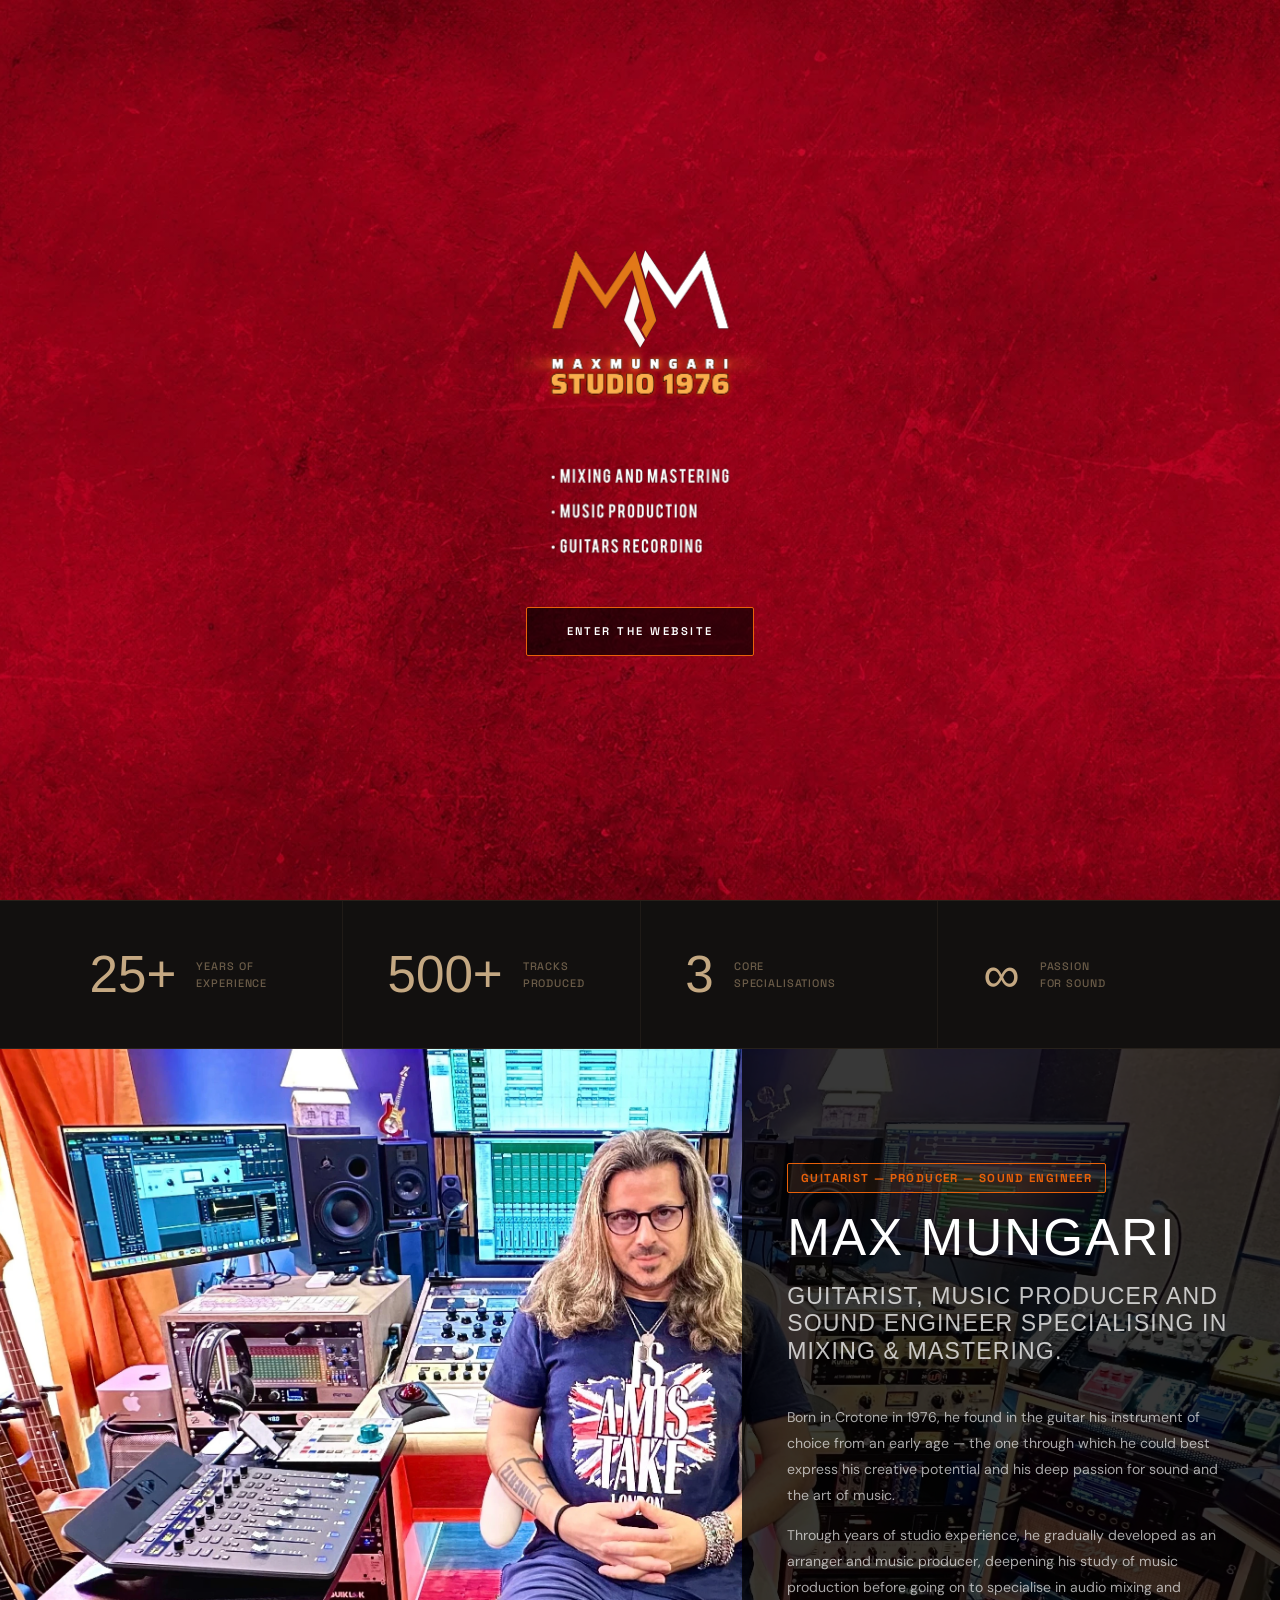
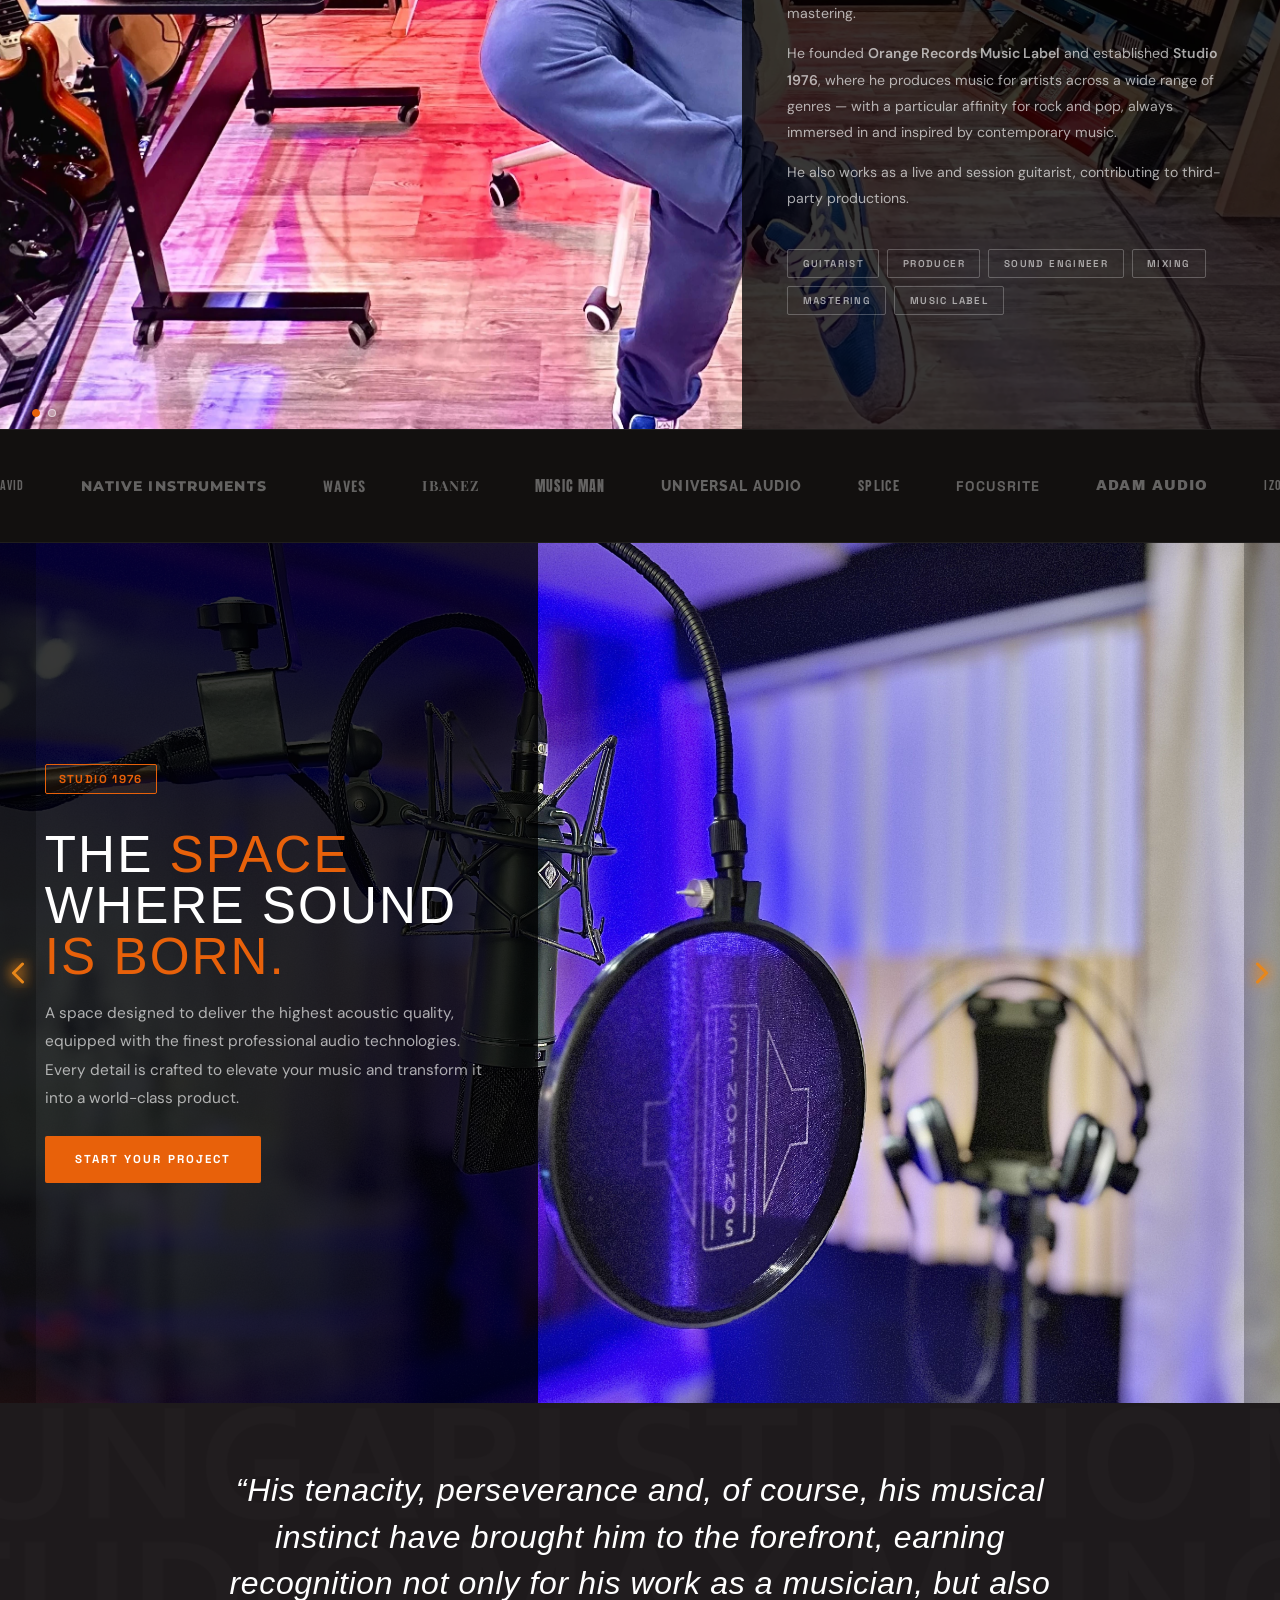
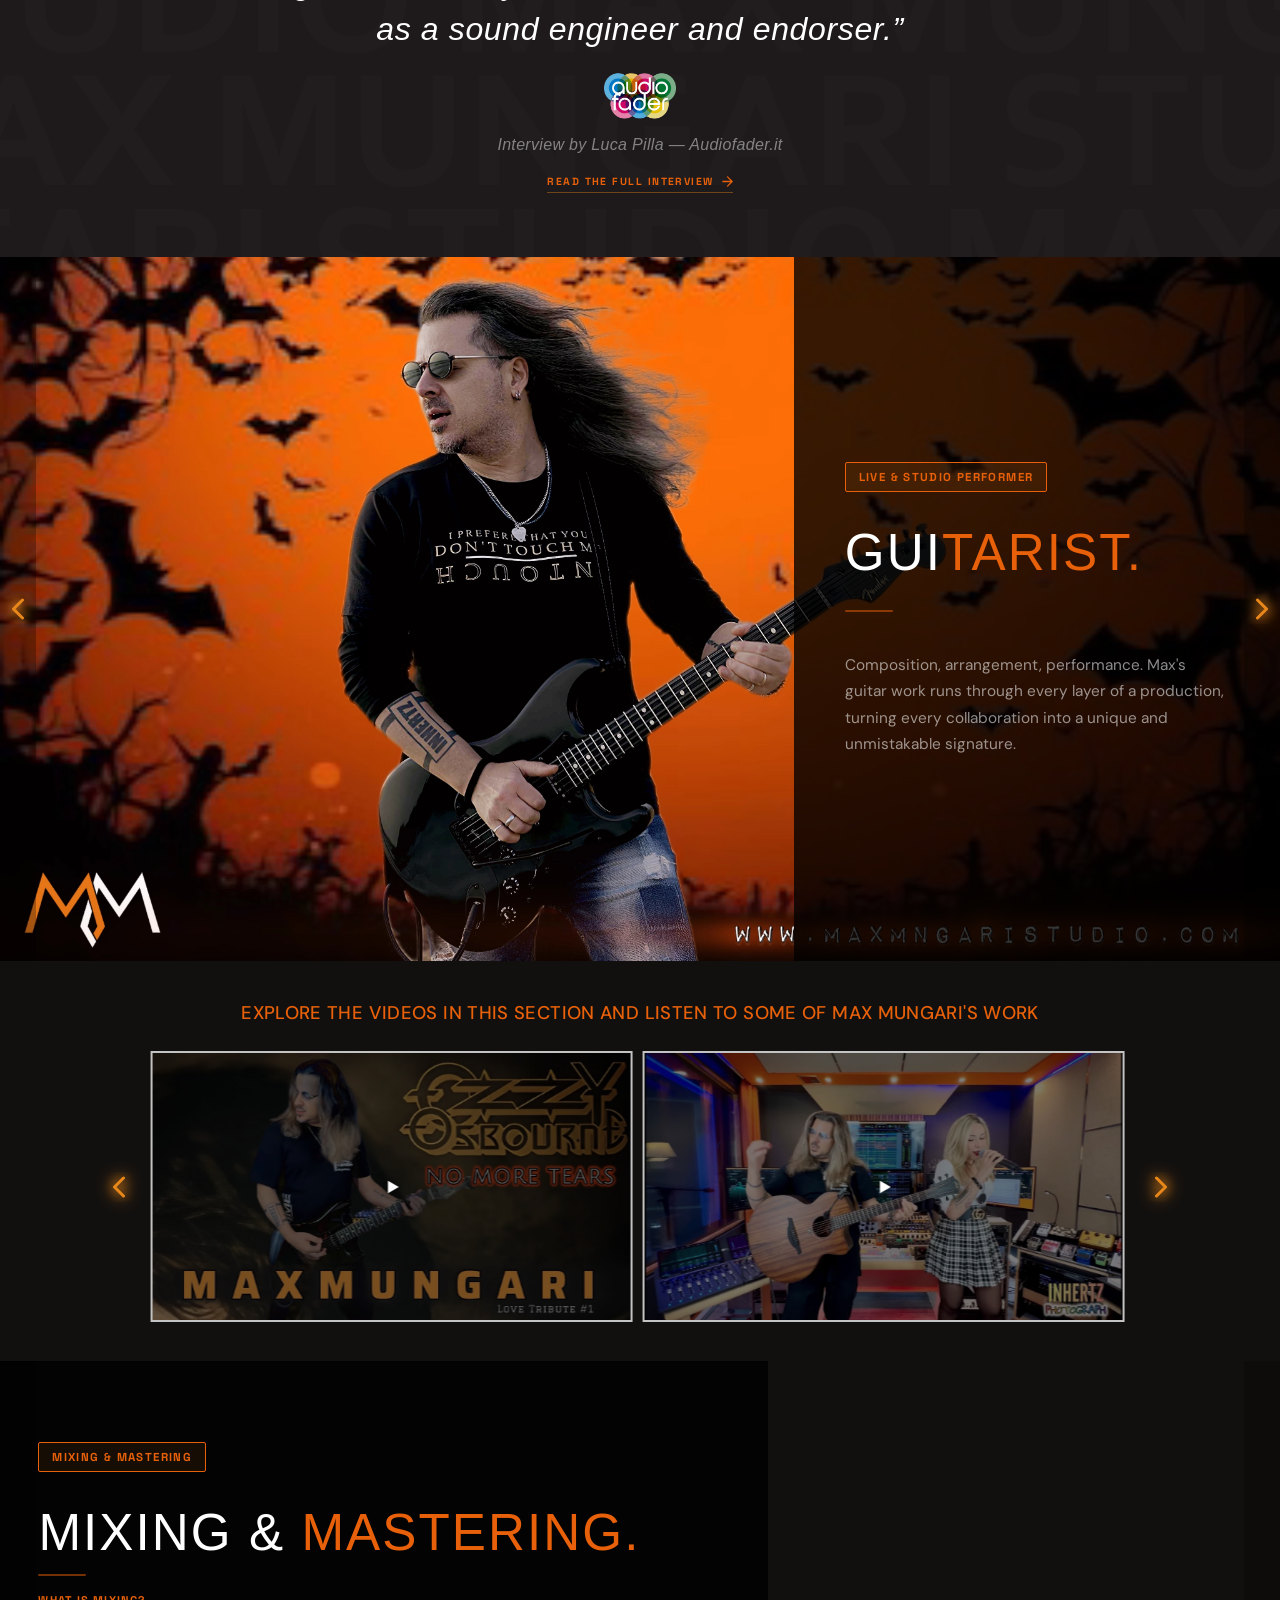
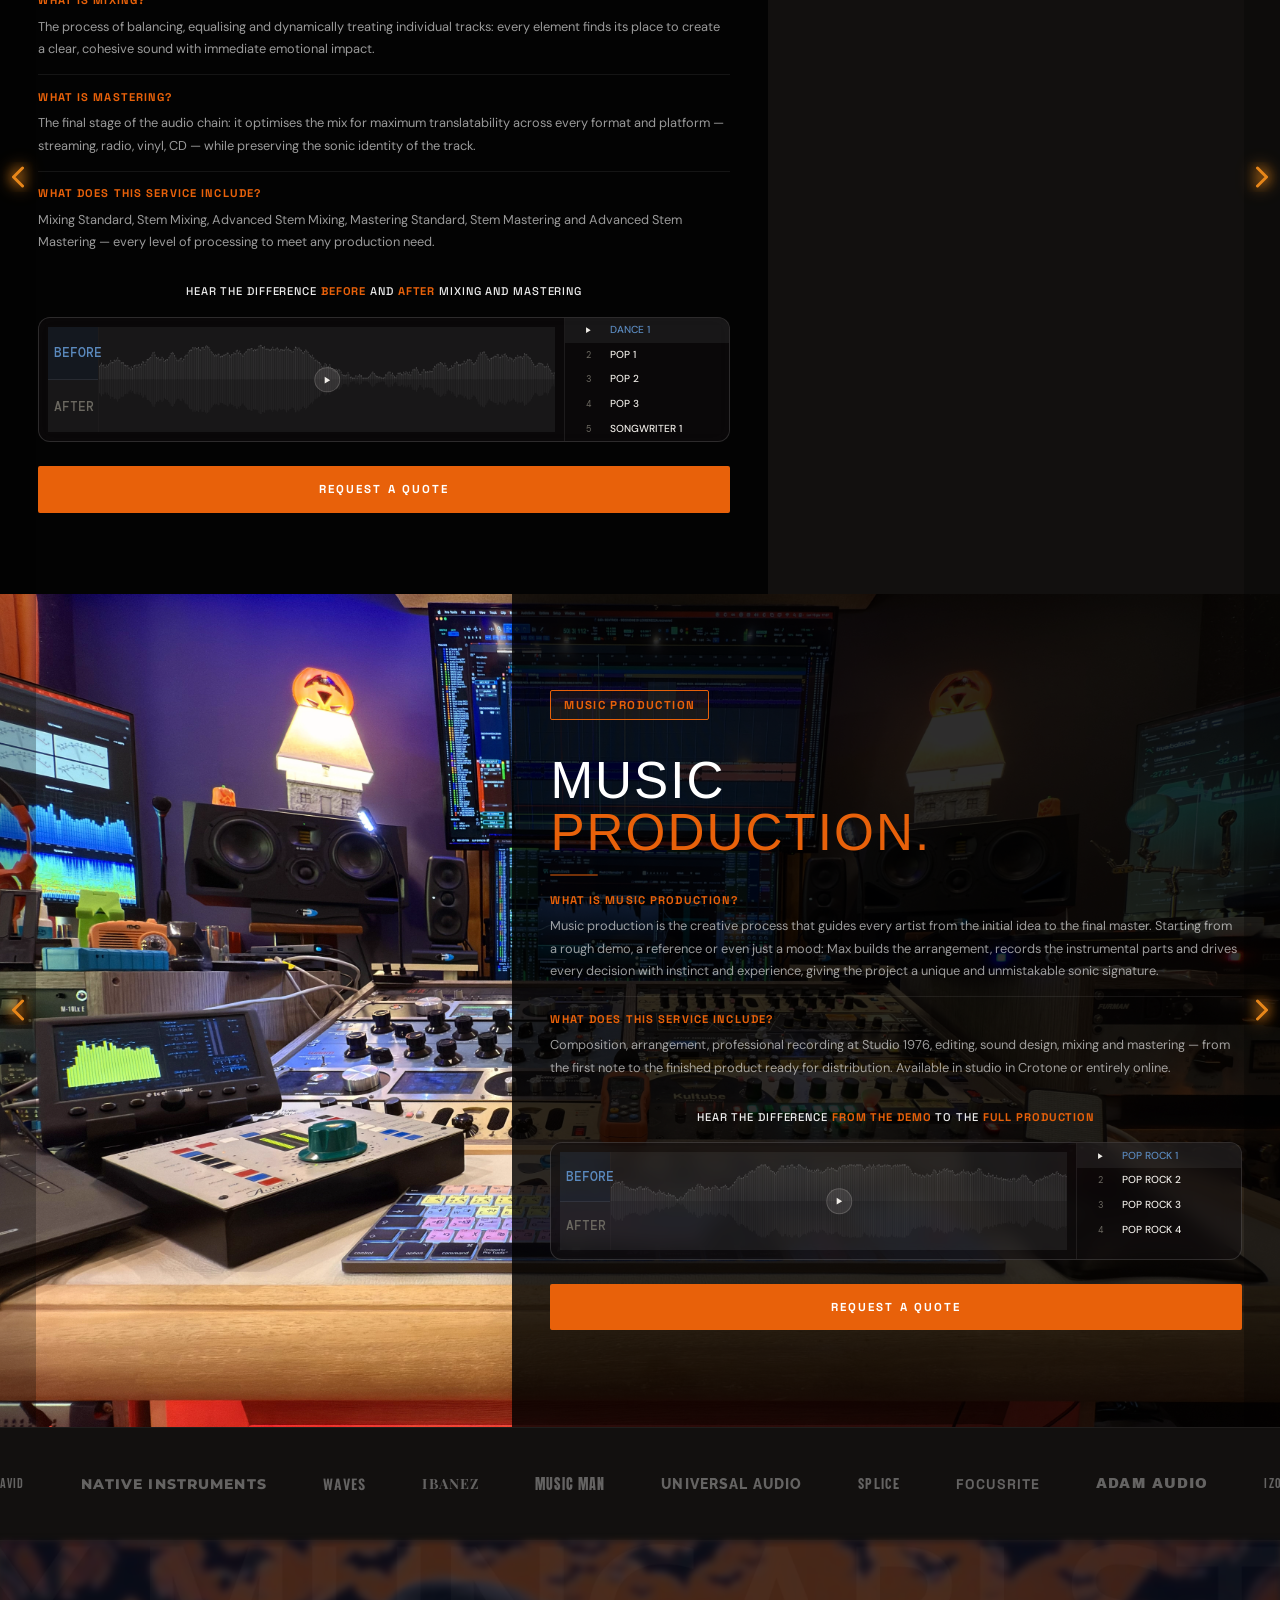
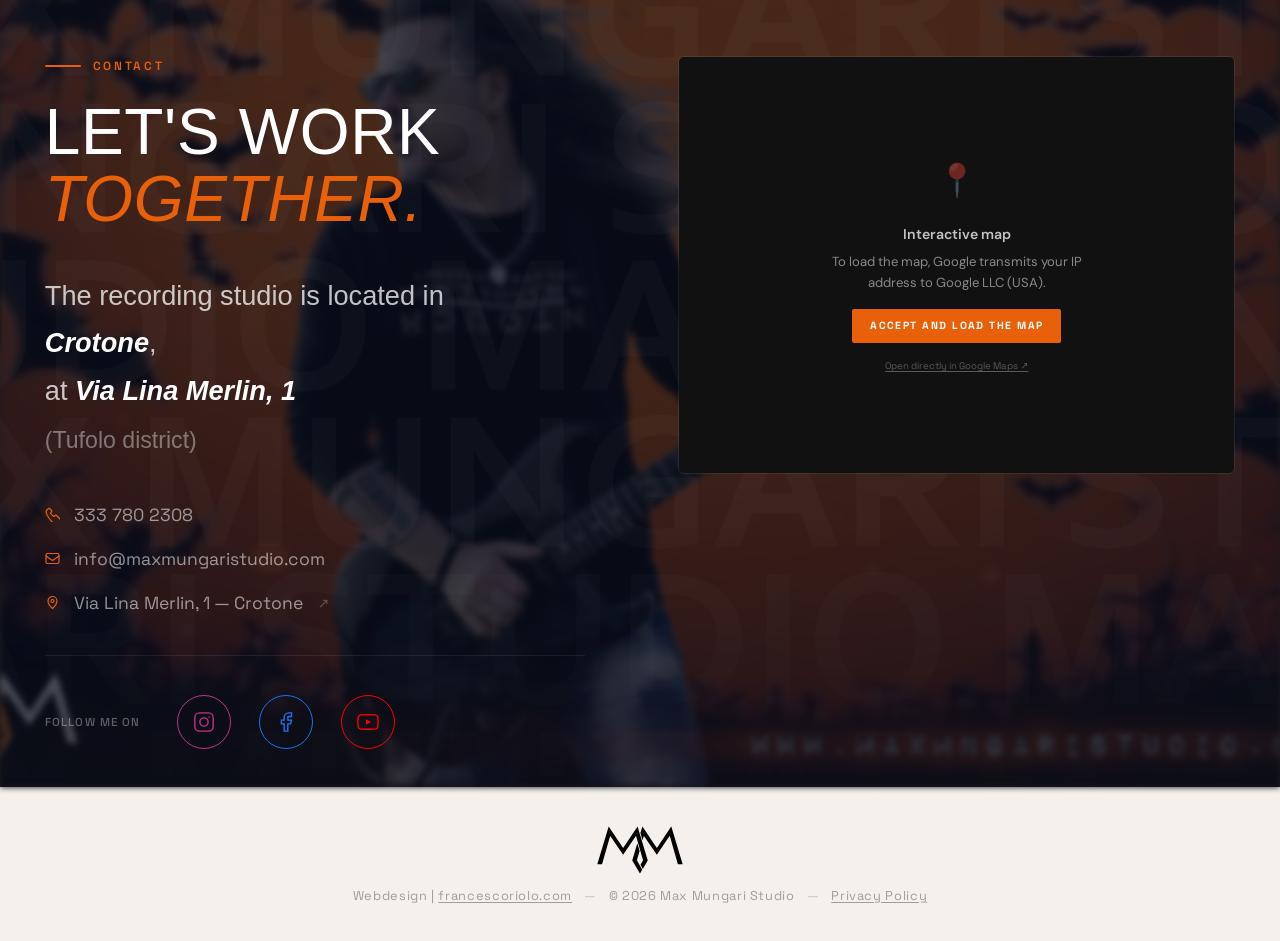
==== commit 464de1c7: "aggiunte modifiche" ====
--- a/en/index.html
+++ b/en/index.html
@@ -167,7 +167,7 @@
   <!-- Audio ABC player (Mixing/Mastering/Productions) —
        tracks loaded dynamically from /music-assets/tracks.json -->
 
-  <link rel="stylesheet" href="../style.min.css?v=20260622" />
+  <link rel="stylesheet" href="../style.min.css?v=20260928d" />
 
 
   <!-- Preload immagine hero principale -->
@@ -940,7 +940,7 @@
     </div>
   </footer>
 
-  <script src="../main.min.js?v=20260622" defer></script>
+  <script src="../main.min.js?v=20260928d" defer></script>
 
   <script>
   /* ── Google Maps consent gate ── */
@@ -973,7 +973,7 @@
   <span id="wa-btn-label">Message me on WhatsApp</span>
 </a>
 <script src="../music-assets/tracks.js"></script>
-<script src="../abc-player.min.js?v=20260622" defer></script>
+<script src="../abc-player.min.js?v=20260928d" defer></script>
 <script>
 document.addEventListener('DOMContentLoaded', function() {
   var all = window.ABC_TRACKS || [];
--- a/style.min.css
+++ b/style.min.css
@@ -1 +1,2 @@
-@font-face{font-family:'Anton';font-style:normal;font-weight:400;font-display:swap;src:url(newassets/fonts/anton-400-latin-ext.woff2) format('woff2');unicode-range:U+0100-02BA,U+02BD-02C5,U+02C7-02CC,U+02CE-02D7,U+02DD-02FF,U+0304,U+0308,U+0329,U+1D00-1DBF,U+1E00-1E9F,U+1EF2-1EFF,U+2020,U+20A0-20AB,U+20AD-20C0,U+2113,U+2C60-2C7F,U+A720-A7FF}@font-face{font-family:'Anton';font-style:normal;font-weight:400;font-display:swap;src:url(newassets/fonts/anton-400-latin.woff2) format('woff2');unicode-range:U+0000-00FF,U+0131,U+0152-0153,U+02BB-02BC,U+02C6,U+02DA,U+02DC,U+0304,U+0308,U+0329,U+2000-206F,U+20AC,U+2122,U+2191,U+2193,U+2212,U+2215,U+FEFF,U+FFFD}@font-face{font-family:'Archivo Black';font-style:normal;font-weight:400;font-display:swap;src:url(newassets/fonts/archivo-black-400-latin-ext.woff2) format('woff2');unicode-range:U+0100-02BA,U+02BD-02C5,U+02C7-02CC,U+02CE-02D7,U+02DD-02FF,U+0304,U+0308,U+0329,U+1D00-1DBF,U+1E00-1E9F,U+1EF2-1EFF,U+2020,U+20A0-20AB,U+20AD-20C0,U+2113,U+2C60-2C7F,U+A720-A7FF}@font-face{font-family:'Archivo Black';font-style:normal;font-weight:400;font-display:swap;src:url(newassets/fonts/archivo-black-400-latin.woff2) format('woff2');unicode-range:U+0000-00FF,U+0131,U+0152-0153,U+02BB-02BC,U+02C6,U+02DA,U+02DC,U+0304,U+0308,U+0329,U+2000-206F,U+20AC,U+2122,U+2191,U+2193,U+2212,U+2215,U+FEFF,U+FFFD}@font-face{font-family:'Barlow Condensed';font-style:normal;font-weight:700;font-display:swap;src:url(newassets/fonts/barlow-condensed-700-latin-ext.woff2) format('woff2');unicode-range:U+0100-02BA,U+02BD-02C5,U+02C7-02CC,U+02CE-02D7,U+02DD-02FF,U+0304,U+0308,U+0329,U+1D00-1DBF,U+1E00-1E9F,U+1EF2-1EFF,U+2020,U+20A0-20AB,U+20AD-20C0,U+2113,U+2C60-2C7F,U+A720-A7FF}@font-face{font-family:'Barlow Condensed';font-style:normal;font-weight:700;font-display:swap;src:url(newassets/fonts/barlow-condensed-700-latin.woff2) format('woff2');unicode-range:U+0000-00FF,U+0131,U+0152-0153,U+02BB-02BC,U+02C6,U+02DA,U+02DC,U+0304,U+0308,U+0329,U+2000-206F,U+20AC,U+2122,U+2191,U+2193,U+2212,U+2215,U+FEFF,U+FFFD}@font-face{font-family:'Bebas Neue';font-style:normal;font-weight:400;font-display:swap;src:url(newassets/fonts/bebas-neue-400-latin-ext.woff2) format('woff2');unicode-range:U+0100-02BA,U+02BD-02C5,U+02C7-02CC,U+02CE-02D7,U+02DD-02FF,U+0304,U+0308,U+0329,U+1D00-1DBF,U+1E00-1E9F,U+1EF2-1EFF,U+2020,U+20A0-20AB,U+20AD-20C0,U+2113,U+2C60-2C7F,U+A720-A7FF}@font-face{font-family:'Bebas Neue';font-style:normal;font-weight:400;font-display:swap;src:url(newassets/fonts/bebas-neue-400-latin.woff2) format('woff2');unicode-range:U+0000-00FF,U+0131,U+0152-0153,U+02BB-02BC,U+02C6,U+02DA,U+02DC,U+0304,U+0308,U+0329,U+2000-206F,U+20AC,U+2122,U+2191,U+2193,U+2212,U+2215,U+FEFF,U+FFFD}@font-face{font-family:'DM Mono';font-style:normal;font-weight:400;font-display:swap;src:url(newassets/fonts/dm-mono-400-latin-ext.woff2) format('woff2');unicode-range:U+0100-02BA,U+02BD-02C5,U+02C7-02CC,U+02CE-02D7,U+02DD-02FF,U+0304,U+0308,U+0329,U+1D00-1DBF,U+1E00-1E9F,U+1EF2-1EFF,U+2020,U+20A0-20AB,U+20AD-20C0,U+2113,U+2C60-2C7F,U+A720-A7FF}@font-face{font-family:'DM Mono';font-style:normal;font-weight:400;font-display:swap;src:url(newassets/fonts/dm-mono-400-latin.woff2) format('woff2');unicode-range:U+0000-00FF,U+0131,U+0152-0153,U+02BB-02BC,U+02C6,U+02DA,U+02DC,U+0304,U+0308,U+0329,U+2000-206F,U+20AC,U+2122,U+2191,U+2193,U+2212,U+2215,U+FEFF,U+FFFD}@font-face{font-family:'DM Mono';font-style:normal;font-weight:500;font-display:swap;src:url(newassets/fonts/dm-mono-500-latin-ext.woff2) format('woff2');unicode-range:U+0100-02BA,U+02BD-02C5,U+02C7-02CC,U+02CE-02D7,U+02DD-02FF,U+0304,U+0308,U+0329,U+1D00-1DBF,U+1E00-1E9F,U+1EF2-1EFF,U+2020,U+20A0-20AB,U+20AD-20C0,U+2113,U+2C60-2C7F,U+A720-A7FF}@font-face{font-family:'DM Mono';font-style:normal;font-weight:500;font-display:swap;src:url(newassets/fonts/dm-mono-500-latin.woff2) format('woff2');unicode-range:U+0000-00FF,U+0131,U+0152-0153,U+02BB-02BC,U+02C6,U+02DA,U+02DC,U+0304,U+0308,U+0329,U+2000-206F,U+20AC,U+2122,U+2191,U+2193,U+2212,U+2215,U+FEFF,U+FFFD}@font-face{font-family:'DM Sans';font-style:italic;font-weight:300 400;font-display:swap;src:url(newassets/fonts/dm-sans-italic-latin-ext.woff2) format('woff2');unicode-range:U+0100-02BA,U+02BD-02C5,U+02C7-02CC,U+02CE-02D7,U+02DD-02FF,U+0304,U+0308,U+0329,U+1D00-1DBF,U+1E00-1E9F,U+1EF2-1EFF,U+2020,U+20A0-20AB,U+20AD-20C0,U+2113,U+2C60-2C7F,U+A720-A7FF}@font-face{font-family:'DM Sans';font-style:italic;font-weight:300 400;font-display:swap;src:url(newassets/fonts/dm-sans-italic-latin.woff2) format('woff2');unicode-range:U+0000-00FF,U+0131,U+0152-0153,U+02BB-02BC,U+02C6,U+02DA,U+02DC,U+0304,U+0308,U+0329,U+2000-206F,U+20AC,U+2122,U+2191,U+2193,U+2212,U+2215,U+FEFF,U+FFFD}@font-face{font-family:'DM Sans';font-style:normal;font-weight:300 600;font-display:swap;src:url(newassets/fonts/dm-sans-normal-latin-ext.woff2) format('woff2');unicode-range:U+0100-02BA,U+02BD-02C5,U+02C7-02CC,U+02CE-02D7,U+02DD-02FF,U+0304,U+0308,U+0329,U+1D00-1DBF,U+1E00-1E9F,U+1EF2-1EFF,U+2020,U+20A0-20AB,U+20AD-20C0,U+2113,U+2C60-2C7F,U+A720-A7FF}@font-face{font-family:'DM Sans';font-style:normal;font-weight:300 600;font-display:swap;src:url(newassets/fonts/dm-sans-normal-latin.woff2) format('woff2');unicode-range:U+0000-00FF,U+0131,U+0152-0153,U+02BB-02BC,U+02C6,U+02DA,U+02DC,U+0304,U+0308,U+0329,U+2000-206F,U+20AC,U+2122,U+2191,U+2193,U+2212,U+2215,U+FEFF,U+FFFD}@font-face{font-family:'Montserrat';font-style:normal;font-weight:800;font-display:swap;src:url(newassets/fonts/montserrat-800-latin-ext.woff2) format('woff2');unicode-range:U+0100-02BA,U+02BD-02C5,U+02C7-02CC,U+02CE-02D7,U+02DD-02FF,U+0304,U+0308,U+0329,U+1D00-1DBF,U+1E00-1E9F,U+1EF2-1EFF,U+2020,U+20A0-20AB,U+20AD-20C0,U+2113,U+2C60-2C7F,U+A720-A7FF}@font-face{font-family:'Montserrat';font-style:normal;font-weight:800;font-display:swap;src:url(newassets/fonts/montserrat-800-latin.woff2) format('woff2');unicode-range:U+0000-00FF,U+0131,U+0152-0153,U+02BB-02BC,U+02C6,U+02DA,U+02DC,U+0304,U+0308,U+0329,U+2000-206F,U+20AC,U+2122,U+2191,U+2193,U+2212,U+2215,U+FEFF,U+FFFD}@font-face{font-family:'Oswald';font-style:normal;font-weight:600;font-display:swap;src:url(newassets/fonts/oswald-600-latin-ext.woff2) format('woff2');unicode-range:U+0100-02BA,U+02BD-02C5,U+02C7-02CC,U+02CE-02D7,U+02DD-02FF,U+0304,U+0308,U+0329,U+1D00-1DBF,U+1E00-1E9F,U+1EF2-1EFF,U+2020,U+20A0-20AB,U+20AD-20C0,U+2113,U+2C60-2C7F,U+A720-A7FF}@font-face{font-family:'Oswald';font-style:normal;font-weight:600;font-display:swap;src:url(newassets/fonts/oswald-600-latin.woff2) format('woff2');unicode-range:U+0000-00FF,U+0131,U+0152-0153,U+02BB-02BC,U+02C6,U+02DA,U+02DC,U+0304,U+0308,U+0329,U+2000-206F,U+20AC,U+2122,U+2191,U+2193,U+2212,U+2215,U+FEFF,U+FFFD}@font-face{font-family:'Playfair Display';font-style:normal;font-weight:700;font-display:swap;src:url(newassets/fonts/playfair-700-latin-ext.woff2) format('woff2');unicode-range:U+0100-02BA,U+02BD-02C5,U+02C7-02CC,U+02CE-02D7,U+02DD-02FF,U+0304,U+0308,U+0329,U+1D00-1DBF,U+1E00-1E9F,U+1EF2-1EFF,U+2020,U+20A0-20AB,U+20AD-20C0,U+2113,U+2C60-2C7F,U+A720-A7FF}@font-face{font-family:'Playfair Display';font-style:normal;font-weight:700;font-display:swap;src:url(newassets/fonts/playfair-700-latin.woff2) format('woff2');unicode-range:U+0000-00FF,U+0131,U+0152-0153,U+02BB-02BC,U+02C6,U+02DA,U+02DC,U+0304,U+0308,U+0329,U+2000-206F,U+20AC,U+2122,U+2191,U+2193,U+2212,U+2215,U+FEFF,U+FFFD}@font-face{font-family:'Raleway';font-style:normal;font-weight:800;font-display:swap;src:url(newassets/fonts/raleway-800-latin-ext.woff2) format('woff2');unicode-range:U+0100-02BA,U+02BD-02C5,U+02C7-02CC,U+02CE-02D7,U+02DD-02FF,U+0304,U+0308,U+0329,U+1D00-1DBF,U+1E00-1E9F,U+1EF2-1EFF,U+2020,U+20A0-20AB,U+20AD-20C0,U+2113,U+2C60-2C7F,U+A720-A7FF}@font-face{font-family:'Raleway';font-style:normal;font-weight:800;font-display:swap;src:url(newassets/fonts/raleway-800-latin.woff2) format('woff2');unicode-range:U+0000-00FF,U+0131,U+0152-0153,U+02BB-02BC,U+02C6,U+02DA,U+02DC,U+0304,U+0308,U+0329,U+2000-206F,U+20AC,U+2122,U+2191,U+2193,U+2212,U+2215,U+FEFF,U+FFFD}@font-face{font-family:'Space Grotesk';font-style:normal;font-weight:300 700;font-display:swap;src:url(newassets/fonts/space-grotesk-latin-ext.woff2) format('woff2');unicode-range:U+0100-02BA,U+02BD-02C5,U+02C7-02CC,U+02CE-02D7,U+02DD-02FF,U+0304,U+0308,U+0329,U+1D00-1DBF,U+1E00-1E9F,U+1EF2-1EFF,U+2020,U+20A0-20AB,U+20AD-20C0,U+2113,U+2C60-2C7F,U+A720-A7FF}@font-face{font-family:'Space Grotesk';font-style:normal;font-weight:300 700;font-display:swap;src:url(newassets/fonts/space-grotesk-latin.woff2) format('woff2');unicode-range:U+0000-00FF,U+0131,U+0152-0153,U+02BB-02BC,U+02C6,U+02DA,U+02DC,U+0304,U+0308,U+0329,U+2000-206F,U+20AC,U+2122,U+2191,U+2193,U+2212,U+2215,U+FEFF,U+FFFD}*,*::before,*::after{box-sizing:border-box;margin:0;padding:0}:root{--studio-black:#12100f;--studio-deep:#1e1a1c;--studio-dark:#2e2628;--studio-mid:#4a3f42;--studio-warm:#a08060;--studio-light:#c4a882;--orange:#e8610a;--orange-light:#ff7a28;--orange-glow:rgba(232,97,10,0.18);--white:#ffffff;--off-white:#f5f0eb;--light-surface:#ede8e2;--mid-gray:#a09090;--navy:var(--studio-deep);--navy-mid:var(--studio-dark);--navy-light:var(--studio-mid);--light-gray:var(--light-surface);--text-dark:var(--studio-black);--text-body:#2e2628;--text-muted:#7a6a6a;--font-display:'Arial Narrow', Arial, sans-serif;--font-ui:'Space Grotesk', system-ui, sans-serif;--font-body:'DM Sans', system-ui, sans-serif;--space-xs:clamp(0.5rem,  0.8vw,  1rem);--space-sm:clamp(1rem,    1.5vw,  2rem);--space-md:clamp(2rem,    3vw,    4rem);--space-lg:clamp(4rem,    6vw,    8rem);--space-xl:clamp(6rem,    9vw,   12rem);--max-w:2200px;--gutter:clamp(1.25rem, 3.5vw, 6rem);--nav-h:72px;--dur-fast:0.18s;--dur-med:0.35s;--dur-slow:0.65s;--ease-expo:cubic-bezier(0.16, 1, 0.3, 1);--ease-inout:cubic-bezier(0.4, 0, 0.2, 1)}html{font-size:16px;scroll-behavior:smooth;overflow-x:hidden;max-width:100%;scrollbar-gutter:stable}body{font-family:var(--font-body);background:var(--studio-deep);color:var(--white);line-height:1.6;-webkit-font-smoothing:antialiased;overflow-x:hidden;max-width:100%;position:relative}body.intro-visible,html.intro-visible{overflow:hidden;scrollbar-width:none}body.intro-visible::-webkit-scrollbar,html.intro-visible::-webkit-scrollbar{display:none}a{color:inherit;text-decoration:none}img,video{display:block;max-width:100%}ul{list-style:none}section,.statement-bar,.brand-strip,footer{overflow-x:clip;max-width:100%}button{cursor:pointer;font:inherit}.container{width:100%;max-width:var(--max-w);margin-inline:auto;padding-inline:var(--gutter)}.section-title{font-family:var(--font-display);font-size:clamp(2.8rem, 4vw, 5rem);font-weight:400;line-height:1;color:var(--navy);letter-spacing:.04em;text-transform:uppercase}.section-title em{font-style:normal;color:var(--orange)}.label-row{display:flex;align-items:center;gap:.75rem;margin-bottom:1.5rem}.label-row .label{margin:0}.label-row .svi-badge{margin:0}.label-row .divider{margin:0;width:36px}.divider{width:36px;height:2px;background:var(--orange);margin-block:1rem 1.5rem;border-radius:2px}.reveal{opacity:0;transform:translateY(28px);transition:opacity var(--dur-slow) var(--ease-expo),transform var(--dur-slow) var(--ease-expo)}.reveal.visible{opacity:1;transform:none}.reveal-left{opacity:0;transform:translateX(-24px);transition:opacity var(--dur-slow) var(--ease-expo),transform var(--dur-slow) var(--ease-expo)}.reveal-left.visible{opacity:1;transform:none}.reveal-right{opacity:0;transform:translateX(24px);transition:opacity var(--dur-slow) var(--ease-expo),transform var(--dur-slow) var(--ease-expo)}.reveal-right.visible{opacity:1;transform:none}@media (max-width:767px){.reveal-left{transform:translateX(0);opacity:0}.reveal-right{transform:translateX(0);opacity:0}}.d1{transition-delay:0.08s}.d2{transition-delay:0.18s}.d3{transition-delay:0.30s}.d4{transition-delay:0.44s}.label{font-family:var(--font-ui);font-size:.744rem;font-weight:600;letter-spacing:.22em;text-transform:uppercase;color:var(--orange)}html{scrollbar-width:thin;scrollbar-color:var(--orange) var(--studio-black)}::-webkit-scrollbar{width:6px}::-webkit-scrollbar-track{background:var(--studio-black)}::-webkit-scrollbar-thumb{background:var(--orange);border-radius:3px}::-webkit-scrollbar-thumb:hover{background:var(--orange-light)}#navbar{position:fixed;top:0;left:0;right:0;z-index:1000;height:var(--nav-h);display:flex;align-items:center;padding-inline:var(--gutter);background:#fff0;border-bottom:1px solid #fff0;transition:background var(--dur-med) var(--ease-inout),box-shadow var(--dur-med) var(--ease-inout),border-color var(--dur-med)}#navbar.scrolled{background:rgb(255 255 255 / .96);backdrop-filter:blur(16px) saturate(180%);-webkit-backdrop-filter:blur(16px) saturate(180%);border-bottom-color:var(--mid-gray);box-shadow:0 1px 24px rgb(18 16 15 / .1)}.nav-inner{width:100%;max-width:var(--max-w);margin-inline:auto;display:flex;align-items:center;justify-content:space-between}.logo-flip-wrap{position:relative;height:38px;display:inline-flex;align-items:center}.logo-flip-inner{position:relative;width:auto;height:38px;transition:opacity 0.25s}.logo-flip-inner.logo-dark{position:absolute;top:0;left:0;opacity:0;pointer-events:none}#navbar.scrolled .logo-flip-inner.logo-light{opacity:0;pointer-events:none}#navbar.scrolled .logo-flip-inner.logo-dark{opacity:1;pointer-events:auto}.logo-front,.logo-back{display:block;height:38px;width:auto;shape-rendering:geometricPrecision;image-rendering:high-quality}.logo-front{position:relative}.logo-back{position:absolute;top:0;left:0;opacity:0}.nav-logo:hover .logo-flip-wrap{opacity:.85}.nav-links{display:flex;align-items:center;gap:clamp(1.5rem, 2.5vw, 2.5rem);list-style:none}.lang-switch{display:flex;align-items:center;gap:.25rem;font-family:var(--font-ui);font-size:.65rem;font-weight:600;letter-spacing:.1em;list-style:none}.lang-active{color:var(--orange)}.lang-sep{color:rgb(255 255 255 / .25)}.lang-other{color:rgb(255 255 255 / .45);transition:color var(--dur-fast)}.lang-other:hover{color:var(--white)}#navbar.scrolled .lang-sep{color:rgb(0 0 0 / .2)}#navbar.scrolled .lang-other{color:rgb(0 0 0 / .35)}#navbar.scrolled .lang-other:hover{color:var(--text-body)}.nav-mobile .lang-switch{font-size:1.2rem;gap:.5rem}.nav-mobile .lang-sep{color:rgb(255 255 255 / .2)}.nav-links a{font-family:var(--font-ui);font-size:.7rem;font-weight:500;letter-spacing:.1em;text-transform:uppercase;color:var(--white);position:relative;transition:color var(--dur-fast)}#navbar.scrolled .nav-links a{color:var(--text-body)}.nav-links a::after{content:'';position:absolute;bottom:-3px;left:0;width:0;height:2px;background:var(--orange);border-radius:1px;transition:width var(--dur-med) var(--ease-expo)}.nav-links a:hover{color:var(--orange)!important}.nav-links a:hover::after{width:100%}.nav-cta{font-family:var(--font-ui)!important;font-size:0.68rem!important;font-weight:700!important;letter-spacing:0.1em!important;text-transform:uppercase!important;color:var(--white)!important;background:var(--orange);padding:.55rem 1.4rem!important;border-radius:3px;transition:background var(--dur-fast),transform var(--dur-fast)!important}.nav-cta::after{display:none!important}.nav-cta:hover{background:var(--orange-light)!important;color:var(--white)!important;transform:translateY(-1px)}.nav-hamburger{display:none;flex-direction:column;gap:5px;cursor:pointer;background:none;border:none;padding:4px}.nav-hamburger span{display:block;width:24px;height:2px;background:var(--white);border-radius:2px;transition:transform var(--dur-med) var(--ease-expo),opacity var(--dur-fast)}#navbar.scrolled .nav-hamburger span{background:var(--navy)}.nav-hamburger.open span:nth-child(1){transform:rotate(45deg) translate(5px,5px)}.nav-hamburger.open span:nth-child(2){opacity:0}.nav-hamburger.open span:nth-child(3){transform:rotate(-45deg) translate(5px,-5px)}.nav-mobile{position:fixed;inset:0;z-index:999;background:var(--navy);display:flex;flex-direction:column;align-items:center;justify-content:center;gap:2.5rem;opacity:0;pointer-events:none;transition:opacity var(--dur-med) var(--ease-inout)}.nav-mobile.open{opacity:1;pointer-events:all}@media (max-width:767px){.nav-links{display:none}.nav-hamburger{display:flex}#navbar.menu-open{background:transparent!important;box-shadow:none!important;border-color:transparent!important}#navbar.menu-open .nav-logo{opacity:0;pointer-events:none}#navbar.menu-open .nav-hamburger{position:relative;z-index:1001}}.nav-mobile a{font-family:var(--font-display);font-size:clamp(2rem, 7vw, 3rem);text-transform:uppercase;font-weight:400;color:var(--white);transition:color var(--dur-fast)}.nav-mobile a:hover{color:var(--orange)}@media (max-width:767px) and (max-height:700px){.nav-mobile{gap:clamp(0.5rem, 2vh, 1.5rem);padding:2rem 0;overflow-y:auto}.nav-mobile a{font-size:clamp(1.1rem, 4.5vh, 2rem)}}#intro-screen{position:fixed;inset:0;z-index:9999;background-color:var(--studio-black);background-image:linear-gradient(rgb(0 0 0 / .15),rgb(0 0 0 / .15)),url(newassets/TextureBG.webp);background-size:cover;background-position:center;display:flex;flex-direction:column;align-items:center;justify-content:center;gap:3rem}#intro-screen::before{content:'';position:absolute;inset:0;background:none;pointer-events:none;z-index:0}#intro-screen>*{position:relative;z-index:1}@media (max-width:767px){#intro-screen::before{background-image:url(newassets/filigranaMobilei.png)}}.intro-logo-wrap{display:flex;align-items:center;justify-content:center}.intro-logo-inner{width:clamp(162.5px, 25.25vw, 252.5px);will-change:filter,transform,opacity}@media (max-width:767px){.intro-logo-inner{width:clamp(272.5px, 42.375vw, 423.75px)}}@media (min-width:2560px){.intro-logo-inner{width:clamp(252.5px, 16.25vw, 403.75px)}}.intro-logo-inner svg,.intro-logo-inner img.intro-logo-svg{display:block;width:100%;height:auto;mix-blend-mode:multiply;shape-rendering:geometricPrecision}.intro-svg-topname{font-family:'Arial Narrow','Barlow Condensed',Arial,sans-serif;font-weight:900;font-size:50px;fill:#fff}.intro-svg-title{font-family:'Arial Narrow','Barlow Condensed',Arial,sans-serif;font-weight:700}@keyframes introZoomFlip{0%{transform:scale(1) rotateY(0deg);opacity:1}14%{transform:scale(1.3) rotateY(90deg);opacity:1}28%{transform:scale(1.5) rotateY(180deg);opacity:1}42%{transform:scale(2.8) rotateY(180deg);opacity:.95}58%{transform:scale(4.5) rotateY(180deg);opacity:.65}74%{transform:scale(6) rotateY(180deg);opacity:.25}88%{transform:scale(7.2) rotateY(180deg);opacity:.05}100%{transform:scale(8) rotateY(180deg);opacity:0}}@keyframes neonPulse{0%{filter:drop-shadow(0 0 1px #ffad4d) drop-shadow(0 0 2px #ff8800) drop-shadow(0 0 4px #ff6600);opacity:.7}50%{filter:drop-shadow(0 0 2px #ffad4d) drop-shadow(0 0 6px #ff8800) drop-shadow(0 0 12px #ff6600);opacity:1}100%{filter:drop-shadow(0 0 1px #ffad4d) drop-shadow(0 0 2px #ff8800) drop-shadow(0 0 4px #ff6600);opacity:.7}}.intro-svg-neon{animation:neonPulse 3.2s ease-in-out infinite}@keyframes introScreenGlitch{0%{filter:none;transform:translateX(0)}6%{filter:brightness(1.4) hue-rotate(20deg) saturate(1.5);transform:translateX(3px)}12%{filter:brightness(.7) hue-rotate(-15deg) saturate(2);transform:translateX(-4px)}18%{filter:brightness(1.3) hue-rotate(30deg) saturate(1.8);transform:translateX(2px)}24%{filter:brightness(.85) hue-rotate(-8deg) saturate(1.3);transform:translateX(-2px)}30%{filter:brightness(1.2) hue-rotate(12deg) saturate(1.6);transform:translateX(1px)}38%{filter:none;transform:translateX(0)}100%{filter:none;transform:translateX(0)}}@keyframes introSignal{0%{filter:none;transform:translateX(0);opacity:1;animation-timing-function:steps(1,end)}7%{filter:drop-shadow(-8px 0 0 rgb(255 20 20 / .9)) drop-shadow(8px 0 0 rgb(30 60 255 / .9));transform:translateX(5px);opacity:1;animation-timing-function:steps(1,end)}13%{filter:drop-shadow(-12px 0 0 rgb(255 20 20)) drop-shadow(12px 0 0 rgb(30 60 255));transform:translateX(-5px);opacity:1;animation-timing-function:steps(1,end)}19%{filter:drop-shadow(-6px 0 0 rgb(255 20 20 / .7)) drop-shadow(6px 0 0 rgb(30 60 255 / .7));transform:translateX(3px);opacity:1;animation-timing-function:steps(1,end)}25%{filter:drop-shadow(-10px 0 0 rgb(255 20 20 / .85)) drop-shadow(10px 0 0 rgb(30 60 255 / .85));transform:translateX(-3px);opacity:1;animation-timing-function:steps(1,end)}31%{filter:blur(0);transform:translateX(0) scale(1);opacity:1;animation-timing-function:ease-in}38%{filter:blur(0);transform:translateX(0) scale(1);opacity:1;animation-timing-function:cubic-bezier(.2,0,.8,1)}100%{filter:blur(14px);transform:scale(2.5);opacity:0}}#intro-particles{position:fixed;inset:0;pointer-events:none;z-index:9999}#intro-enter-btn{position:relative;z-index:10;font-family:var(--font-ui);font-size:.7rem;font-weight:600;letter-spacing:.22em;text-transform:uppercase;color:var(--white);background:rgb(0 0 0 / .65);border:1px solid var(--orange);padding:.9rem 2.5rem;border-radius:2px;cursor:pointer;transition:border-color var(--dur-fast),color var(--dur-fast),background var(--dur-fast);animation:btnFadeIn 1.2s var(--ease-expo) 0.6s both}#intro-enter-btn:hover{border-color:var(--orange);color:var(--orange);background:var(--orange-glow)}@keyframes btnFadeIn{from{opacity:0;transform:translateY(12px)}to{opacity:1;transform:none}}.intro-hint{font-family:var(--font-display);font-size:clamp(1.2rem, 2.5vw, 2rem);letter-spacing:.28em;text-transform:uppercase;color:rgb(255 255 255 / .75);animation:hintPulse 2.5s ease-in-out 1.5s infinite;white-space:nowrap}@keyframes hintPulse{0%,100%{opacity:.2}50%{opacity:.55}}#hero{position:relative;min-height:100vh;display:flex;align-items:flex-end;overflow:hidden;background:var(--navy)}@keyframes heroZoom{to{transform:scale(1)}}.hero-carousel{position:absolute;inset:0;z-index:0;overflow:hidden}.hero-slide{position:absolute;inset:0;opacity:0;transition:opacity 0.8s ease;pointer-events:none}.hero-slide.active{opacity:1}.hero-slide.is-video{transition:opacity 0.8s ease}.hero-slide img{width:100%;height:100%;object-fit:cover;object-position:center 25%;transform:scale(1.06);animation:heroZoom 14s var(--ease-expo) forwards}.hero-slide iframe{position:absolute;top:50%;left:50%;transform:translate(-50%,-50%);width:max(100vw, calc(100vh * 16 / 9));height:max(100vh, calc(100vw * 9 / 16));border:none;pointer-events:none}@media (max-width:767px){.hero-slide iframe{width:calc(100vh * 16 / 9);height:100vh;top:50%;left:50%;transform:translate(-50%,-50%)}}.hero-slide::after{content:'';position:absolute;inset:0;background:rgb(18 16 15 / .52);pointer-events:none}.hero-gradient{position:absolute;inset:0;z-index:1;background:linear-gradient(160deg,rgb(18 16 15 / .6) 0%,rgb(18 16 15 / .2) 40%,rgb(18 16 15 / .78) 75%,rgb(18 16 15) 100%)}.hero-gradient::after{content:'';position:absolute;bottom:0;left:0;width:100%;height:40%;background:linear-gradient(to top,rgb(160 128 96 / .08),transparent);pointer-events:none}.hero-stripe{position:absolute;top:0;left:0;width:3px;height:100%;background:linear-gradient(to bottom,var(--orange) 0%,rgb(232 97 10 / .3) 60%,transparent 100%);z-index:2}.hero-content{position:relative;z-index:3;width:100%;max-width:var(--max-w);margin-inline:auto;padding-inline:var(--gutter);padding-bottom:2rem;padding-top:7em}.hero-eyebrow{display:inline-flex;align-items:center;padding-left:8px;gap:.75rem;font-family:var(--font-ui);font-size:.744rem;font-weight:600;letter-spacing:.22em;text-transform:uppercase;color:var(--orange);margin-bottom:1.75rem;opacity:0;animation:fadeUp 1s 0.5s var(--ease-expo) forwards}.hero-eyebrow::before{content:'';display:block;width:28px;height:2px;background:var(--orange);border-radius:1px}.hero-title{font-family:var(--font-display);font-size:clamp(3.5rem, 7vw, 8rem);font-weight:400;line-height:.88;font-synthesis:none;text-rendering:optimizeLegibility;letter-spacing:.06em;text-transform:uppercase;color:var(--white);margin-bottom:2.25rem;max-width:13ch;opacity:0;animation:fadeUp 1.1s 0.75s var(--ease-expo) forwards}.hero-title em{font-style:normal;color:var(--orange)}.hero-subtitle{font-family:var(--font-ui);font-size:clamp(0.45rem, 2.7vw, 0.984rem);font-weight:400;letter-spacing:clamp(0.03em, 0.5vw, 0.16em);text-transform:uppercase;color:rgb(255 255 255 / .5);margin-bottom:3rem;white-space:nowrap;opacity:0;animation:fadeUp 1s 1s var(--ease-expo) forwards}.hero-actions{display:flex;align-items:center;gap:2rem;flex-wrap:wrap;opacity:0;animation:fadeUp 1s 1.2s var(--ease-expo) forwards}.hero-social-strip{display:flex;align-items:center;gap:.75rem;margin-left:auto;overflow:visible;padding:4px}.hero-social-label{font-family:var(--font-ui);font-size:.58rem;font-weight:600;letter-spacing:.18em;text-transform:uppercase;color:rgb(255 255 255 / .35);white-space:nowrap;margin-right:.25rem}.hero-social-strip .social-icon{width:51px;height:51px;border-color:rgb(255 255 255 / .3)!important;color:rgb(255 255 255 / .7)!important}.hero-social-strip .social-icon:hover{border-color:rgb(255 255 255 / .9)!important;color:#fff!important;background:rgb(255 255 255 / .12)!important;transform:translateY(-3px)}.hero-social-strip .social-icon svg{width:18px;height:18px}.btn-primary{font-family:var(--font-ui);font-size:.7rem;font-weight:700;letter-spacing:.12em;text-transform:uppercase;color:var(--white);background:var(--orange);padding:1rem 2.25rem;border-radius:3px;display:inline-flex;align-items:center;gap:.65rem;transition:background var(--dur-fast),transform var(--dur-fast),box-shadow var(--dur-fast)}.btn-primary:hover{background:var(--orange-light);transform:translateY(-2px);box-shadow:0 12px 32px rgb(232 97 10 / .35)}.btn-ghost{font-family:var(--font-ui);font-size:.7rem;font-weight:500;letter-spacing:.12em;text-transform:uppercase;color:rgb(255 255 255 / .6);display:inline-flex;align-items:center;gap:.5rem;border-bottom:1px solid rgb(255 255 255 / .25);padding-bottom:2px;transition:color var(--dur-fast),border-color var(--dur-fast)}.btn-ghost:hover{color:var(--white);border-color:var(--white)}@keyframes fadeUp{from{opacity:0;transform:translateY(22px)}to{opacity:1;transform:none}}@keyframes fadeIn{to{opacity:1}}.statement-bar{background:var(--studio-black);border-top:1px solid rgb(160 128 96 / .15);border-bottom:1px solid rgb(160 128 96 / .15)}.statement-bar-inner{display:flex}.statement-item{flex:1;padding:clamp(2rem, 4vw, 3rem) var(--gutter);border-right:1px solid rgb(160 128 96 / .1);display:flex;align-items:center;gap:1.25rem}.statement-item:last-child{border-right:none}@media (max-width:767px){.statement-bar-inner{display:grid;grid-template-columns:1fr 1fr}.statement-item{border-right:1px solid rgb(160 128 96 / .1);border-bottom:1px solid rgb(160 128 96 / .1);padding:1.75rem 1.25rem}.statement-item:nth-child(2n){border-right:none}.statement-item:nth-last-child(-n+2){border-bottom:none}}@media (max-width:378px){.statement-item{flex-direction:column;align-items:flex-start;gap:.35rem;padding:1.25rem .9rem}}.statement-number{font-family:var(--font-display);font-size:clamp(2.2rem, 4vw, 3.5rem);font-weight:400;color:var(--studio-light);line-height:1;flex-shrink:0}.statement-label{font-family:var(--font-ui);font-size:.68rem;font-weight:500;letter-spacing:.08em;text-transform:uppercase;color:rgb(196 168 130 / .5);line-height:1.5}#bio{background:var(--studio-black);padding-block:0;position:relative}.bio-fullimg{position:relative;width:100%;min-height:clamp(600px, 85vw, 980px);overflow:hidden}.bio-fullimg>img{position:absolute;inset:0;width:100%;height:100%;object-fit:cover;object-position:center top;display:block;transition:opacity 1.2s ease-in-out}.bio-fullimg .bio-img-main{opacity:1}.bio-fullimg .bio-img-alt{opacity:0}.bio-fullimg.show-alt .bio-img-main{opacity:0}.bio-fullimg.show-alt .bio-img-alt{opacity:1}@media (max-width:767px){.bio-img-alt{display:block;position:absolute;top:0;left:0;right:0;height:56vw;z-index:1}}.carousel-dots{position:absolute;bottom:12px;left:50%;transform:translateX(-50%);display:flex;gap:8px;z-index:10}.carousel-dot{width:8px;height:8px;border-radius:50%;background:rgb(255 255 255 / .3);border:1.5px solid rgb(255 255 255 / .55);cursor:pointer;padding:0;transition:background 0.3s ease,border-color 0.3s ease}.carousel-dot.active{background:var(--orange);border-color:var(--orange)}.bio-fullimg .carousel-dots{left:2rem;transform:none}.svc-carousel-dots{display:none}@media (max-width:767px){.bio-fullimg .carousel-dots{display:none}.svc-carousel-dots{display:none}}.bio-carousel-prev,.bio-carousel-next,.studio-carousel-prev,.studio-carousel-next,.svc-carousel-prev,.svc-carousel-next,.lavori-carousel-prev,.lavori-carousel-next{position:absolute;top:0;bottom:0;z-index:10;width:36px;background:rgb(0 0 0 / .28);border:none;border-radius:0;display:flex;align-items:center;justify-content:center;cursor:pointer;transition:background 0.2s;padding:0}.bio-carousel-prev{left:0}.bio-carousel-next{right:0}.studio-carousel-prev{left:0}.studio-carousel-next{right:0}.svc-carousel-prev{left:0}.svc-carousel-next{right:0}.lavori-carousel-prev{left:0}.lavori-carousel-next{right:0}.bio-carousel-prev svg path,.bio-carousel-next svg path,.studio-carousel-prev svg path,.studio-carousel-next svg path,.svc-carousel-prev svg path,.svc-carousel-next svg path,.lavori-carousel-prev svg path,.lavori-carousel-next svg path{stroke:#e8871a;filter:drop-shadow(0 0 4px #e8871a)}.bio-carousel-prev svg,.bio-carousel-next svg,.studio-carousel-prev svg,.studio-carousel-next svg,.svc-carousel-prev svg,.svc-carousel-next svg,.lavori-carousel-prev svg,.lavori-carousel-next svg{filter:drop-shadow(0 0 8px #e8871a)}.bio-carousel-prev:hover,.bio-carousel-next:hover,.studio-carousel-prev:hover,.studio-carousel-next:hover,.svc-carousel-prev:hover,.svc-carousel-next:hover,.lavori-carousel-prev:hover,.lavori-carousel-next:hover{background:rgb(232 135 26 / .15)}@media (max-width:767px){.bio-carousel-prev,.bio-carousel-next,.studio-carousel-prev,.studio-carousel-next{display:flex;top:0;bottom:unset;height:56vw}.svc-carousel-prev,.svc-carousel-next{display:flex}}.bio-overlay-panel{position:absolute;top:0;right:0;width:clamp(360px, 42%, 620px);min-height:100%;height:auto;background:rgb(0 0 0 / .78);padding:clamp(2rem, 4vw, 4rem) clamp(1.5rem, 3.5vw, 3.5rem);display:flex;flex-direction:column;justify-content:center;box-sizing:border-box;overflow-y:visible}.bio-overlay-panel .label{color:var(--orange)}.bio-overlay-panel .divider{background:var(--orange);opacity:.5}.bio-overlay-panel .section-title,.bio-overlay-panel .section-title em{color:var(--white)}.bio-badge{display:inline-block;align-self:flex-start;font-family:var(--font-ui);font-size:.72rem;font-weight:700;letter-spacing:.12em;text-transform:uppercase;color:var(--orange);border:1.5px solid var(--orange);padding:.3rem .8rem;border-radius:2px;margin-bottom:var(--space-sm);background:rgb(232 135 26 / .08);white-space:nowrap}.bio-intro{font-family:var(--font-display);font-size:clamp(1rem, 1.8vw, 1.45rem);font-weight:400;letter-spacing:.05em;text-transform:uppercase;color:rgb(255 255 255 / .75);line-height:1.2;margin-block:var(--space-sm) var(--space-md)}.bio-text{color:rgb(255 255 255 / .65);font-size:.88rem;line-height:1.85}.bio-text p+p{margin-top:1em}.bio-tags{display:flex;flex-wrap:wrap;gap:.5rem;margin-top:var(--space-md)}.bio-tag{font-family:var(--font-ui);font-size:.62rem;font-weight:600;letter-spacing:.14em;text-transform:uppercase;color:rgb(255 255 255 / .6);border:1.5px solid rgb(255 255 255 / .25);padding:.35rem .9rem;border-radius:2px;transition:border-color var(--dur-fast),color var(--dur-fast)}.bio-tag:hover{border-color:var(--orange);color:var(--orange)}@media (max-width:767px){.bio-fullimg{min-height:unset;display:flex;flex-direction:column}.bio-fullimg>img{position:relative;inset:unset;width:100%;height:56vw;object-fit:cover;flex-shrink:0}.bio-overlay-panel{position:relative;width:100%;height:auto;background:rgb(0 0 0 / .92);padding:2rem 1.25rem;overflow-y:visible}.bio-overlay-panel .bio-badge{white-space:nowrap;font-size:clamp(0.65em, 2.5vw, 0.72rem);letter-spacing:.06em}}@media (min-width:2000px){.bio-overlay-panel{width:clamp(360px, 48%, 820px)}.bio-overlay-panel .section-title{font-size:2.4rem}.bio-intro{font-size:1.15rem}.bio-text{font-size:1rem}.bio-badge{font-size:.82rem}.bio-tag{font-size:.72rem}}#ekoCarousel,#avidCarouselHero,#acusticaCarouselHero,#vanguardCarouselHero{position:relative;display:block;height:2.75rem;width:105px;flex-shrink:0}.avid-slide{position:absolute;top:0;left:0;width:100%;height:100%;object-fit:contain;opacity:0;transition:opacity 0.8s ease}.avid-slide.active{opacity:1}.hero-partners{display:flex;align-items:center;gap:1rem;margin-left:auto}.hero-partners-logos{display:flex;align-items:center;justify-content:space-between;gap:10px;flex:1}.hero-partners-label{font-family:var(--font-ui);font-size:.572rem;font-weight:500;letter-spacing:.13em;text-transform:uppercase;color:rgb(255 255 255 / .35);white-space:nowrap;padding-right:.25rem}.hero-partners a{display:flex;align-items:center;opacity:.55;transition:opacity 0.22s ease;position:relative;padding:1rem 0}.hero-partners a:hover{opacity:.9}.hero-partners img,.hero-partners .avid-slide{height:100%;width:auto;max-width:8rem;mix-blend-mode:screen;object-fit:contain;left:50%;transform:translateX(-50%)}#avidCarouselHero .avid-slide{left:55%}#vanguardCarouselHero{margin-right:25px}@media (max-width:767px){.hero-actions{flex-direction:row;flex-wrap:wrap;align-items:center;gap:1rem;width:100%}.hero-actions .btn-primary,.hero-actions .btn-ghost{flex:1 1 0%;width:0;display:flex;justify-content:center;order:1;box-sizing:border-box}.hero-actions .btn-ghost{padding:1rem 2.25rem;border-radius:3px;border:1px solid rgb(255 255 255 / .4);border-bottom:1px solid rgb(255 255 255 / .4);color:rgb(255 255 255 / .7)}.hero-social-strip{margin-left:0;order:3;justify-content:center;width:100%;gap:2rem}.hero-social-label{display:none}.hero-partners{margin-left:0;order:4;flex-direction:column;align-items:center;gap:.75rem;width:100%;align-self:stretch}.hero-partners a{padding:0}.hero-partners-label{flex-basis:100%;text-align:center}.hero-partners-logos{display:flex;flex-direction:row;flex-wrap:nowrap;align-items:center;justify-content:space-between;gap:8px;width:100%;margin-top:13px}.hero-partners-logos a{flex:1 1 0%;min-width:0;display:flex;justify-content:center;align-items:center;height:2.75rem;overflow:hidden;padding:0;position:relative}#ekoCarousel,#avidCarouselHero,#acusticaCarouselHero,#vanguardCarouselHero{height:2.75rem;max-height:2.75rem;width:100%;margin-right:0}#avidCarouselHero .avid-slide{left:50%}.hero-partners-logos .avid-slide{position:absolute;top:50%;left:50%;transform:translate(-50%,-50%);height:100%;width:auto;max-width:100%;object-fit:contain;opacity:0}.hero-partners-logos .avid-slide.active{opacity:1}}@media (max-width:500px){.hero-partners-logos{gap:.5rem}}@media (max-width:322px){.hero-partners-label{white-space:normal;font-size:.5rem}.hero-partners-logos{gap:.35rem}}#quote-strip{background:var(--navy);padding-block:clamp(2.5rem, 5vw, 4rem);position:relative;overflow:hidden}#quote-strip::before{content:'';position:absolute;inset:0;background-image:url(newassets/filigrana.png);background-repeat:no-repeat;background-position:center center;background-size:cover;opacity:.18;mix-blend-mode:screen;pointer-events:none}#quote-strip>*{position:relative;z-index:1}.quote-strip-figure{max-width:860px;margin-inline:auto;text-align:center;position:relative}.quote-strip-text{font-family:var(--font-display);font-size:clamp(1.2rem, 2.5vw, 2rem);font-weight:400;font-style:italic;letter-spacing:.02em;color:var(--white);line-height:1.45;margin-bottom:1.2rem}.quote-strip-source{display:block;font-family:var(--font-ui);font-size:.58rem;font-weight:600;letter-spacing:.22em;text-transform:uppercase;color:var(--orange);margin-bottom:1.2rem;opacity:.8}.quote-strip-logo{display:block;height:48px;width:auto;margin:0 auto .75rem;mix-blend-mode:screen}.quote-strip-author{font-family:var(--font-display);font-size:1rem;font-weight:400;font-style:italic;letter-spacing:.02em;text-transform:none;color:rgb(255 255 255 / .45);display:flex;flex-direction:column;align-items:center;gap:.6rem}.quote-strip-desc{display:block;font-family:var(--font-body);font-size:.78rem;font-weight:400;letter-spacing:.02em;text-transform:none;color:rgb(255 255 255 / .45);max-width:520px;line-height:1.65}.quote-strip-desc strong{color:rgb(255 255 255 / .7)}.quote-strip-link{display:inline-flex;align-items:center;gap:.5rem;font-family:var(--font-ui);font-size:.65rem;font-weight:700;letter-spacing:.14em;text-transform:uppercase;color:var(--orange);border-bottom:1px solid rgb(232 135 26 / .4);padding-bottom:2px;transition:color 0.2s,border-color 0.2s;position:static;margin-top:1rem}.quote-strip-link:hover{color:var(--orange-light);border-color:var(--orange-light)}#servizi{background:#0d0d0d;padding:0;position:relative}#servizi::before{content:'';position:absolute;inset:0;background-image:url(newassets/studio-bg2.webp);background-size:cover;background-position:center;opacity:1;filter:blur(2px);pointer-events:none;z-index:0}#servizi>*{position:relative;z-index:1}.svi-wrap{display:flex;min-height:clamp(500px, 60vw, 800px);position:relative}.svi-panel{width:clamp(280px, 40%, 520px);flex-shrink:0;background:rgb(0 0 0 / .82);padding:clamp(2rem, 4vw, 4rem) clamp(1.5rem, 3.5vw, 3.5rem);display:flex;flex-direction:column;gap:0;justify-content:center;position:relative;z-index:1}.svi-badge{font-family:var(--font-ui);font-size:.744rem;font-weight:700;letter-spacing:.22em;text-transform:uppercase;color:var(--orange);margin-bottom:1.75rem}.svi-list{list-style:none;flex:1;display:flex;flex-direction:column;justify-content:center}.svi-list li{border-top:.5px solid rgb(255 255 255 / .1)}.svi-list li:last-child{border-bottom:.5px solid rgb(255 255 255 / .1)}.svi-btn{width:100%;display:flex;align-items:center;justify-content:space-between;padding:1rem 0;background:none;border:none;font-family:var(--font-ui);font-size:.84rem;font-weight:700;letter-spacing:.18em;text-transform:uppercase;color:rgb(255 255 255 / .35);cursor:pointer;transition:color 0.15s;text-align:left}.svi-btn svg{opacity:0;transition:opacity 0.15s;color:var(--orange)}.svi-btn:hover{color:rgb(255 255 255 / .75)}.svi-btn.active{color:var(--orange)}.svi-btn.active svg{opacity:1}.svi-cta{display:inline-flex;align-items:center;gap:.65rem;margin-top:2rem;align-self:flex-start;font-family:var(--font-ui);font-size:.7rem;font-weight:700;letter-spacing:.18em;text-transform:uppercase;color:var(--white);background:var(--orange);padding:.85rem 1.75rem;border-radius:2px;transition:background var(--dur-fast)}.svi-cta:hover{background:var(--orange-light)}.svi-detail{flex:1;display:flex;flex-direction:column;justify-content:center;padding:clamp(2rem, 4vw, 4rem) clamp(2rem, 4vw, 4rem);gap:1.25rem;background:rgb(0 0 0 / .55)}@media (min-width:1920px){.svi-btn{font-size:1.1rem}.svi-detail{flex-direction:column;align-items:center;justify-content:center;gap:2rem}.svi-text-col{text-align:left;width:680px}#abcCard2{width:680px}.svi-text-col{flex:0 0 40%;display:flex;flex-direction:column;gap:1.25rem}.svi-detail>.abc-card,.svi-detail>[id^="abcCard"]{flex:1;min-width:0;margin-top:0!important}}.svi-detail-title{font-family:var(--font-display);font-size:clamp(2rem, 3vw, 3rem);font-weight:400;color:var(--white);line-height:1.15;letter-spacing:.03em;text-transform:uppercase}.svi-detail-title em{font-style:normal;color:var(--orange)}.svi-divider{width:36px;height:2px;background:var(--orange);opacity:.5;border-radius:2px}.svi-detail-desc{font-size:clamp(0.9rem, 1.1vw, 1.05rem);color:rgb(255 255 255 / .5);line-height:1.85;max-width:480px}.svi-tags{display:flex;flex-wrap:wrap;gap:6px}.svi-tag{font-family:var(--font-ui);font-size:.6rem;letter-spacing:.1em;text-transform:uppercase;padding:4px 12px;border-radius:20px;border:.5px solid rgb(255 255 255 / .15);color:rgb(255 255 255 / .4)}.svi-meta{font-family:var(--font-ui);font-size:.58rem;letter-spacing:.1em;text-transform:uppercase;color:rgb(255 255 255 / .2)}@media (max-width:767px){.svi-wrap{flex-direction:column;min-height:unset}.svi-panel{width:100%}.svi-detail{display:flex;flex-direction:column;padding:1.5rem 1rem}.svi-text-col{display:none}.svi-accordion-body{display:none;padding:1rem 0 1.25rem;border-bottom:.5px solid rgb(255 255 255 / .1)}.svi-accordion-body.open{display:block}.svi-accordion-body .svi-detail-title{font-size:1.3rem;margin-bottom:.75rem}.svi-accordion-body .svi-divider{margin-bottom:.75rem}.svi-accordion-body .svi-detail-desc{font-size:.9rem;color:rgb(255 255 255 / .5);line-height:1.7}.svi-btn-wrap{display:flex;flex-direction:column}}.brand-strip{background:var(--studio-black);padding-block:2.8rem;overflow:hidden;border-top:1px solid rgb(255 255 255 / .06);border-bottom:1px solid rgb(255 255 255 / .06)}.brand-track{display:flex;gap:3.5rem;width:max-content;animation:brandScroll 30s linear infinite}.brand-track span{font-size:clamp(0.65rem, 1.1vw, 0.9rem);font-weight:500;letter-spacing:.08em;text-transform:uppercase;color:rgb(255 255 255 / .35);white-space:nowrap;transition:color 0.3s ease}.brand-track span:hover{color:var(--orange-light)}.brand-track span:nth-child(15n+1){font-family:'Bebas Neue',sans-serif}.brand-track span:nth-child(15n+2){font-family:'Montserrat',sans-serif;font-weight:800}.brand-track span:nth-child(15n+3){font-family:'Oswald',sans-serif;font-weight:600}.brand-track span:nth-child(15n+4){font-family:'Playfair Display',serif;font-weight:700}.brand-track span:nth-child(15n+5){font-family:'Anton',sans-serif}.brand-track span:nth-child(15n+6){font-family:'Raleway',sans-serif;font-weight:800}.brand-track span:nth-child(15n+7){font-family:'Barlow Condensed',sans-serif;font-weight:700}.brand-track span:nth-child(15n+8){font-family:'Space Grotesk',sans-serif;font-weight:700}.brand-track span:nth-child(15n+9){font-family:'Archivo Black',sans-serif}.brand-track span:nth-child(15n+10){font-family:'Bebas Neue',sans-serif}.brand-track span:nth-child(15n+11){font-family:'DM Sans',sans-serif;font-weight:600;letter-spacing:.18em}.brand-track span:nth-child(15n+12){font-family:'Montserrat',sans-serif;font-weight:800}.brand-track span:nth-child(15n+13){font-family:'Oswald',sans-serif;font-weight:600}.brand-track span:nth-child(15n+14){font-family:'Anton',sans-serif}.brand-track span:nth-child(15n+15){font-family:'Archivo Black',sans-serif}@keyframes brandScroll{from{transform:translateX(0)}to{transform:translateX(-50%)}}@media (prefers-reduced-motion:reduce){.brand-track{animation:none}}#studio{background:var(--studio-black);padding-block:0;position:relative}.studio-fullimg{position:relative;width:100%;min-height:clamp(500px, 70vw, 860px);overflow:hidden}.studio-img-carousel{position:absolute;inset:0;width:100%;height:100%;overflow:hidden}.studio-img-carousel>img{position:absolute;inset:0;width:100%;height:100%;object-fit:cover;object-position:center center;display:block;opacity:0;transition:opacity 1.2s ease-in-out}.studio-img-carousel>img.active{opacity:1}.studio-overlay-panel{position:absolute;top:0;left:0;width:clamp(320px, 42%, 620px);height:100%;background:rgb(0 0 0 / .78);padding:clamp(2rem, 4vw, 4rem) clamp(1.5rem, 3.5vw, 3.5rem);display:flex;flex-direction:column;justify-content:center;gap:1rem;box-sizing:border-box}.studio-overlay-panel .section-title{color:var(--white)}.studio-overlay-panel .section-title em{color:var(--orange);font-style:normal}.studio-desc{color:rgb(255 255 255 / .65);font-size:clamp(0.95rem, 1.2vw, 1.15rem);line-height:1.85;margin:0}.studio-cta{display:inline-block;align-self:flex-start;font-family:var(--font-ui);font-size:.72rem;font-weight:700;letter-spacing:.18em;text-transform:uppercase;color:var(--white);background:var(--orange);border:2px solid var(--orange);padding:.75rem 1.75rem;border-radius:2px;margin-top:.5rem;transition:background var(--dur-fast),color var(--dur-fast)}.studio-cta:hover{background:#fff0;color:var(--orange)}@media (max-width:767px){#studio .studio-cta{display:block;width:100%;text-align:center;box-sizing:border-box}.studio-fullimg{min-height:unset;display:flex;flex-direction:column}.studio-img-carousel{position:relative;inset:unset;width:100%;height:unset;aspect-ratio:16/9;flex-shrink:0;order:0}.studio-img-carousel>img{opacity:0;transition:opacity 1.2s ease-in-out}.studio-img-carousel>img.active{opacity:1}.studio-overlay-panel{position:relative;width:100%;height:auto;background:rgb(0 0 0 / .92);padding:2rem 1.25rem}}@media (max-width:767px){.studio-gallery{display:block;position:relative;overflow:hidden;height:auto;aspect-ratio:4 / 3}.studio-photo{position:absolute;top:0;left:0;width:100%;height:100%;min-height:unset;opacity:0;z-index:0;transition:opacity 0.7s ease;pointer-events:none}.studio-photo img{width:100%;height:100%;object-fit:cover;object-position:center;background:var(--studio-black)}.studio-photo.large{grid-row:unset}.studio-photo.active-slide{opacity:1;z-index:1;pointer-events:auto}}.studio-photo-label{position:absolute;bottom:0;left:0;right:0;padding:.75rem 1rem;background:linear-gradient(transparent,rgb(18 16 15 / .6));font-family:var(--font-ui);font-size:.58rem;letter-spacing:.15em;text-transform:uppercase;color:rgb(255 255 255 / .65);opacity:0;transition:opacity var(--dur-fast)}.studio-photo:hover .studio-photo-label{opacity:1}#lavori{background:#000;padding-block:0;position:relative;scroll-margin-top:-24px}#lavori>*{position:relative;z-index:1}.svc-fullimg{position:relative;width:100%;min-height:clamp(640px, 90vw, 980px);overflow:hidden}.svc-fullimg>img{position:absolute;inset:0;width:100%;height:100%;object-fit:cover;object-position:center;display:block}.svc-img-carousel{position:absolute;inset:0;width:100%;height:100%;overflow:hidden}.svc-img-carousel>img{position:absolute;inset:0;width:100%;height:100%;object-fit:cover;object-position:center;display:block;opacity:0;transition:opacity 1.2s ease-in-out}.svc-img-carousel>img.active{opacity:1}.svc-overlay{position:absolute;top:0;width:clamp(380px, 60%, 800px);height:100%;background:rgb(0 0 0 / .82);padding:clamp(2rem, 3.5vw, 3.5rem) clamp(1.5rem, 3vw, 3rem);display:flex;flex-direction:column;justify-content:center;gap:1rem;box-sizing:border-box;overflow-y:auto}.svc-overlay-left{left:0}.svc-overlay-right{right:0}.svc-player{position:absolute;top:0;height:100%;width:48%;display:flex;flex-direction:column;align-items:center;justify-content:center;padding:0;box-sizing:border-box;z-index:2}.svc-player .svc-player-label{padding:0 1rem}@media (min-width:768px){.svc-label-mob{display:none}.svc-overlay .svc-label-desk{font-size:.7rem;white-space:nowrap;text-wrap:nowrap;max-width:none;margin-bottom:0}#mixmastering-title br{display:none}.svc-overlay .abc-list-head{display:none}.svc-overlay .abc-ri-a{display:none}.svc-overlay .abc-rd{display:none}}@media (max-width:767px){.svc-label-desk{display:none}}.svc-overlay .svc-player{position:static;width:100%;height:auto;z-index:auto;padding:0;display:block}.svc-overlay .svc-cta-mix,.svc-overlay .svc-cta-prod{position:static;bottom:unset;left:unset;right:unset;width:100%;display:block;text-align:center;margin-top:.5rem}@media (min-width:1920px){.svc-overlay-left~.svc-player{left:40%;right:0;width:auto}.svc-overlay-right~.svc-player{left:0;right:35%;width:auto;display:flex;align-items:center;justify-content:center}}.svc-overlay-left~.svc-player{left:clamp(323px, 49%, 920px);right:0;width:auto}.svc-overlay-right~.svc-player{right:clamp(323px, 49%, 920px);left:0;width:auto}.svc-player .abc-card{width:67.5%;max-width:486px}.svc-player-label{font-family:var(--font-ui);font-size:.88rem;font-weight:500;letter-spacing:.08em;text-transform:uppercase;color:rgb(255 255 255 / .92);text-align:center;line-height:1.6;margin-bottom:.85rem;margin-inline:auto;max-width:480px;width:100%;text-wrap:balance}@media (max-width:767px){.svc-player-label{font-size:clamp(0.72rem, 3.8vw, 0.88rem)}.svc-player .abc-card{width:100%;max-width:486px}}.svc-player-label em{color:var(--orange);font-style:normal;font-weight:700}#svcPlayer3 .svc-player-label{white-space:nowrap;width:90%;max-width:648px;text-align:center}@media (min-width:768px){.svc-player-label{font-size:.7rem}}.abc-card .svc-player-label{padding:.85rem 1rem 0;margin:0 0 .5rem;max-width:100%}@media (min-width:768px){.abc-card .svc-player-label{white-space:nowrap;overflow:hidden;text-overflow:ellipsis;font-size:.66rem}.abc-card .svc-player-label br{display:none}}@media (max-width:767px){.abc-card .svc-player-label{white-space:normal;font-size:clamp(0.72rem, 3.8vw, 0.88rem)}}@media (min-width:768px) and (max-width:1919px){#mix-mastering .svc-fullimg,#produzioni .svc-fullimg{min-height:clamp(544px, 76.5vw, 833px)}}#mix-mastering .svc-overlay,#produzioni .svc-overlay{z-index:1}@media (max-width:767px){.svc-player{position:relative;inset:unset;transform:none;width:100%;height:auto;background:rgb(0 0 0 / .92);padding:1.5rem 1.25rem;justify-content:flex-start}.svc-overlay-left~.svc-player,.svc-overlay-right~.svc-player{left:unset;right:unset;width:100%;position:relative}.svc-player .abc-card{max-width:100%}.bio-overlay-panel::after,.studio-overlay-panel::after{content:'';position:absolute;inset:0;background-image:url(newassets/filigranaMobilebg.png);background-repeat:no-repeat;background-position:center center;background-size:cover;opacity:.03;pointer-events:none;z-index:0}}.svc-overlay .section-title{color:var(--white)}.svc-overlay .section-title em{color:var(--orange);font-style:normal}.svc-overlay .bio-badge{color:var(--orange)}.svc-overlay .divider{background:var(--orange);opacity:.5;height:2px;width:48px;margin:0;flex-shrink:0}#mix-mastering,#produzioni{background:var(--studio-black)}.svc-cta-mix,.svc-cta-prod{position:absolute;bottom:2.5rem;z-index:2;box-sizing:border-box}.svc-cta-mix{left:2.5rem}.svc-cta-prod{right:2.5rem}@media (max-width:767px){.svc-cta-mix,.svc-cta-prod{position:relative;display:block;width:calc(100% - 2.5rem);margin:1.25rem auto 2rem;text-align:center;bottom:unset;left:unset;right:unset}.svc-overlay .studio-cta{display:none}#mix-mastering .svc-player,#produzioni .svc-player{order:2}.svc-cta-mix,.svc-cta-prod{order:3}}.svc-qa-list{display:flex;flex-direction:column;gap:0}.svc-qa{padding:.85rem 0;border-bottom:1px solid rgb(255 255 255 / .07)}.svc-qa:first-child{padding-top:0}.svc-qa:last-child{border-bottom:none}.svc-q{font-family:var(--font-ui);font-size:.7rem;font-weight:700;letter-spacing:.1em;text-transform:uppercase;color:var(--orange);margin:0 0 .35rem}.svc-a{font-family:var(--font-body);font-size:clamp(0.8rem, 1vw, 0.9rem);line-height:1.75;color:rgb(255 255 255 / .6);margin:0}@media (min-width:1920px){.svc-q{font-size:1.4rem}.svc-a{font-size:1.035rem;line-height:1.78}.svc-player .abc-card{max-width:680px;zoom:1.38}#svcPlayer2 .abc-card{width:509.8px;max-width:none;zoom:1.38}#svcPlayer3 .abc-card{width:509.8px;height:auto;max-width:none;zoom:1.38}#svcPlayer3 .svc-player-label{max-width:none}.svc-overlay{width:clamp(475px, 65%, 900px)!important}}@media (min-width:2560px){#svcPlayer2 .abc-card,#svcPlayer3 .abc-card{width:100%;max-width:none;zoom:1;height:auto}#svcPlayer3 .svc-player-label{max-width:none}.svc-overlay{width:clamp(475px, 65%, 900px)!important}}@media (max-width:767px){#svcPlayer3 .svc-player-label{white-space:normal}.svc-fullimg{min-height:unset;display:flex;flex-direction:column}.svc-fullimg>img{position:relative;inset:unset;width:100%;height:56vw;object-fit:cover;flex-shrink:0;order:0}.svc-img-carousel{position:relative;inset:unset;height:unset;aspect-ratio:16/9;flex-shrink:0;order:0}#mix-mastering .svc-img-carousel{display:none}#mix-mastering .svc-overlay{background-image:url(newassets/studio-bg2.webp);background-size:cover;background-position:center}#produzioni .svc-overlay{background-image:url(newassets/studio-bg4.webp);background-size:cover;background-position:center}#mix-mastering .svc-overlay::before,#produzioni .svc-overlay::before{content:'';position:absolute;inset:0;background:rgb(0 0 0 / .78);pointer-events:none;z-index:0}#mix-mastering .svc-overlay>*,#produzioni .svc-overlay>*{position:relative;z-index:1}.svc-overlay{position:relative;width:100%;height:auto;background:rgb(0 0 0 / .92);padding:2rem 1.25rem;overflow-y:visible;justify-content:flex-start;order:1}}.lavori-fullimg{position:relative;width:100%;min-height:clamp(500px, 55vw, 860px);overflow:hidden}.lavori-img-carousel{position:absolute;inset:0;width:100%;height:100%;overflow:hidden}.lavori-img-carousel>img{position:absolute;inset:0;width:100%;height:100%;object-fit:cover;opacity:0;transition:opacity 1.2s ease-in-out}.lavori-img-carousel>img.active{opacity:1}.lavori-overlay-panel{position:absolute;top:0;right:0;width:clamp(300px, 38%, 560px);height:100%;background:rgb(0 0 0 / .78);display:flex;flex-direction:column;justify-content:center;gap:1rem;padding:clamp(2rem, 4vw, 4rem);box-sizing:border-box;z-index:2}.lavori-overlay-panel .section-title{color:var(--white)}.lavori-overlay-panel .section-title em{color:var(--orange);font-style:normal}.lavori-overlay-panel .bio-badge{color:var(--orange)}.lavori-overlay-panel .divider{background:var(--orange);opacity:.5;height:2px;width:48px}.svi-hl{font-style:normal;color:var(--orange);font-weight:600}.lavori-desc{color:rgb(255 255 255 / .55);font-family:var(--font-body);font-size:clamp(0.9rem, 1.2vw, 1.05rem);line-height:1.7}.lavori-cta-label{color:var(--orange);font-family:var(--font-body);font-size:1.15rem;font-weight:500;text-transform:uppercase;line-height:1.5;margin-top:.5rem}@media (max-width:767px){.lavori-cta-label{text-align:center}}@media (min-width:768px){.lavori-cta-label{display:none}}.lavori-fullwrap{position:absolute;top:0;left:0;width:62%;height:100%;display:flex;align-items:center;justify-content:center;padding:clamp(1rem, 2vw, 2rem);box-sizing:border-box;z-index:1}.lavori-fullwrap .showcase-wrap{width:90%}.lavori-fullwrap .showcase-viewport{width:100%}.lavori-fullwrap .showcase-item{aspect-ratio:16 / 9}@media (min-width:1920px){.lavori-fullwrap .showcase-wrap{width:100%}.showcase-item{zoom:1.5}}@media (min-width:2560px){.lavori-fullwrap{margin-left:225px}}.lavori-showcase-strip{display:none}@media (min-width:768px){.lavori-showcase-strip{display:flex;flex-direction:column;align-items:center;background:var(--studio-black);padding:clamp(1.5rem, 3vw, 3rem) 1rem}.lavori-strip-caption{color:var(--orange);font-family:var(--font-body);font-size:1.15rem;font-weight:500;text-transform:uppercase;letter-spacing:.02em;line-height:1.5;text-align:center;margin-bottom:clamp(1rem, 2vw, 1.5rem);max-width:1100px}.lavori-showcase-strip .showcase-wrap{width:100%;max-width:1100px}.lavori-fullwrap{display:none}}@media (min-width:1920px){.lavori-showcase-strip .showcase-wrap{max-width:1900px}}@media (min-width:2560px){.lavori-showcase-strip .showcase-wrap{max-width:2480px}}@media (max-width:767px){.lavori-fullimg{min-height:unset;display:flex;flex-direction:column}.lavori-img-carousel{position:relative;inset:unset;width:100%;height:unset;aspect-ratio:16/9;flex-shrink:0;order:0}.lavori-img-carousel>img{filter:none}.lavori-overlay-panel{position:relative;width:100%;height:auto;background-image:url(newassets/chitarrista-bg.jpeg);background-size:cover;background-position:center}.lavori-overlay-panel::before{content:'';position:absolute;inset:0;background:rgb(0 0 0 / .78);pointer-events:none;z-index:0}.lavori-overlay-panel>*{position:relative;z-index:1}.lavori-fullwrap{position:relative;width:100%;height:auto;background-image:url(newassets/chitarrista-bg.jpeg);background-size:cover;background-position:center;padding-bottom:clamp(3rem, 2vw, 2rem)}.lavori-fullwrap::before{content:'';position:absolute;inset:0;background:rgb(0 0 0 / .78);pointer-events:none;z-index:0}.lavori-fullwrap>*{position:relative;z-index:1}}.showcase-wrap{position:relative;display:flex;align-items:center;width:100%}.showcase-viewport{overflow:hidden;flex:1}.showcase-grid{display:grid;gap:10px;transition:transform 0.5s cubic-bezier(.4,0,.2,1);will-change:transform}.showcase-item{position:relative;aspect-ratio:16 / 9;overflow:hidden;display:block;background:#111;border:2px solid rgb(255 255 255 / .75)}.showcase-item img{width:100%;height:100%;object-fit:cover;display:block;transition:transform 0.4s ease,filter 0.4s ease;filter:brightness(.9) saturate(.85)}.showcase-item:hover img{transform:scale(1.1);filter:brightness(1) saturate(1.1)}.showcase-overlay{position:absolute;inset:0;display:flex;align-items:center;justify-content:center;background:rgb(0 0 0 / .45);opacity:1;transition:opacity 0.3s ease}.showcase-overlay svg{filter:drop-shadow(0 0 6px rgb(0 0 0 / .8))}.showcase-item:hover .showcase-overlay{opacity:1}.showcase-nav{position:relative;z-index:10;background:#fff0;border:none;cursor:pointer;padding:1.5rem .9rem;display:flex;align-items:center;justify-content:center;flex-shrink:0;transition:background 0.2s;height:100%}.showcase-nav svg path{stroke:#e8871a!important;filter:drop-shadow(0 0 4px #e8871a)}.showcase-nav svg{filter:drop-shadow(0 0 8px #e8871a)}.showcase-nav:hover{background:rgb(232 135 26 / .1)}.showcase-nav:disabled{opacity:.15;cursor:default}@media (max-width:480px){.showcase-wrap{flex-direction:column}.showcase-nav{display:none}.showcase-viewport{width:100%;overflow:visible}.showcase-grid{display:flex!important;flex-direction:column!important;width:100%!important;transform:none!important;gap:20px}.showcase-item{width:100%;aspect-ratio:16 / 9;flex-shrink:0;border:2px solid rgb(255 255 255 / .75)}}#contatti{background:var(--navy);padding-top:var(--space-xl);padding-bottom:var(--space-md);position:relative}#contatti::after{content:'';position:absolute;inset:0;background-image:linear-gradient(rgb(10 15 30 / .75),rgb(10 15 30 / .75)),url(newassets/lavoriamoInsiemeBG.jpeg);background-size:cover;background-position:center;filter:blur(3px);pointer-events:none;z-index:0}#contatti::before{content:'';position:absolute;inset:0;background-image:url(newassets/filigrana.png);background-repeat:no-repeat;background-position:center center;background-size:cover;opacity:.4;mix-blend-mode:screen;-webkit-mask-image:linear-gradient(to bottom,black 69%,transparent 100%);mask-image:linear-gradient(to bottom,black 69%,transparent 100%);pointer-events:none;z-index:1}#contatti>*{position:relative;z-index:2}.contatti-split{display:grid;grid-template-columns:1fr 1fr;gap:clamp(3rem, 6vw, 7rem);align-items:start}.contatti-info-col{max-width:540px}.contatti-info-col .contatti-title{margin-top:0}.contatti-map-col{position:sticky;top:calc(var(--nav-h) + 2rem)}.contatti-map-wrap{display:block;position:relative;border-radius:6px;overflow:hidden;border:1px solid rgb(255 255 255 / .08);aspect-ratio:4/3}.contatti-map-frame{display:block;width:100%;height:100%;border:none;filter:invert(90%) hue-rotate(180deg) saturate(.7) brightness(.85)}.contatti-map-overlay{position:absolute;inset:0;display:flex;align-items:flex-end;justify-content:flex-end;padding:1rem 1.25rem;background:linear-gradient(to top,rgb(0 0 0 / .55) 0%,transparent 50%);opacity:0;transition:opacity 0.25s;pointer-events:none}.contatti-map-wrap:hover .contatti-map-overlay{opacity:1}.contatti-map-overlay span{font-family:var(--font-ui);font-size:.7rem;font-weight:700;letter-spacing:.12em;text-transform:uppercase;color:var(--white);background:var(--orange);padding:.4rem .85rem;border-radius:2px}.map-consent-gate{display:flex;flex-direction:column;align-items:center;justify-content:center;gap:1rem;width:100%;height:100%;background:#111;padding:2rem;text-align:center}.map-consent-icon{font-size:2rem;opacity:.4}.map-consent-text{font-family:var(--font-body);font-size:.82rem;line-height:1.6;color:rgb(255 255 255 / .5);max-width:260px}.map-consent-text strong{display:block;font-size:.88rem;color:rgb(255 255 255 / .75);margin-bottom:.35rem}.map-consent-btn{font-family:var(--font-ui);font-size:.65rem;font-weight:700;letter-spacing:.14em;text-transform:uppercase;color:var(--white);background:var(--orange);border:none;padding:.55rem 1.1rem;border-radius:2px;cursor:pointer;transition:opacity 0.2s}.map-consent-btn:hover{opacity:.82}.map-consent-skip{font-family:var(--font-ui);font-size:.6rem;color:rgb(255 255 255 / .3);text-decoration:underline;text-underline-offset:2px;background:none;border:none;cursor:pointer;padding:0}.map-consent-skip:hover{color:rgb(255 255 255 / .6)}@media (max-width:900px){.contatti-split{grid-template-columns:1fr;gap:2.5rem}.contatti-map-col{display:none}}@media (max-width:767px){#bio::before{background-image:url(newassets/filigranaMobilebg.png)}#studio::after{background-image:url(newassets/filigranaMobilebg.png)}#contatti::before{background-image:url(newassets/filigranaMobilebg.png);opacity:.01}}#contatti .label{color:var(--orange)}#contatti .section-title{color:var(--white)}#contatti .section-title em{color:var(--orange)}#contatti .divider{background:var(--orange)}.contatti-grid{display:grid;grid-template-columns:1fr 1.3fr;gap:clamp(3rem, 6vw, 7rem);align-items:start;margin-top:0}@media (max-width:767px){.contatti-grid{grid-template-columns:1fr;gap:3rem}.contatti-grid>*:nth-child(1){order:2}.contatti-grid>*:nth-child(2){order:1}#contatti .container{overflow:visible}.servizi-col-cta{display:flex;justify-content:center;width:100%;margin-left:0;align-self:auto;padding:1rem 1.5rem;border:1px solid var(--orange);background:rgb(255 255 255 / .04);color:var(--white);font-size:.75rem}.footer-light .footer-inner{flex-direction:column;align-items:center;text-align:center}.footer-logo-wrap{align-items:center;width:100%}.footer-light .footer-links{justify-content:center;flex-wrap:nowrap;gap:1rem}.footer-light .footer-links a{font-size:.55rem}.footer-light .footer-copy{text-align:center;width:100%}}@media (max-width:500px){#contatti{padding-inline:1rem}.contatti-title,.servizi-col-title{font-size:clamp(1.6rem, 8vw, 2.2rem)}.contatti-address{font-size:.88rem}.contatti-line{font-size:.8rem;word-break:break-all}.contatti-social-strip{flex-direction:column;align-items:flex-start;gap:1rem}.contatti-social-label{order:-1;margin-right:0}.contatti-social-strip>div,.contatti-social-strip>a{order:1}.contatti-social-strip{display:flex;flex-wrap:nowrap}.contatti-social-strip .social-icon~.social-icon{margin-left:0}.contatti-social-strip{flex-direction:row;flex-wrap:wrap;align-items:center;row-gap:.8rem;column-gap:.8rem}.contatti-social-label{flex-basis:100%;margin-bottom:0}.contatti-social-strip .social-icon{width:38px;height:38px}.contatti-social-strip .social-icon svg{width:17px;height:17px}}@media (max-width:374px){.contatti-social-strip .social-icon{width:36px!important;height:36px!important;min-width:unset!important}.contatti-social-strip .social-icon svg{width:16px!important;height:16px!important}.servizi-col-list li{font-size:.68rem;padding:.6rem 0 .6rem 1rem}.servizi-col-cta{font-size:.68rem;padding:.85rem 1rem}.footer-light .footer-inner{flex-direction:column;align-items:center;text-align:center}.footer-light .footer-logo{display:flex;justify-content:center}.footer-light .footer-links{justify-content:center;flex-wrap:wrap;gap:1rem}.footer-light .footer-copy{text-align:center}.footer-light .footer-inner{flex-direction:column;align-items:center;text-align:center}.footer-light .footer-links{justify-content:center;flex-wrap:wrap;gap:1rem}.footer-light .footer-copy{text-align:center}}.contatti-grid>*{padding-top:0!important;margin-top:0!important}.contatti-grid .label{display:block;margin-top:0;margin-bottom:0}.contatti-grid .divider{margin-block:1rem 1.5rem}.servizi-contatti-col{display:flex;flex-direction:column}.servizi-col-label{color:var(--orange)!important;font-size:.64rem;letter-spacing:.22em;text-transform:uppercase;margin-bottom:0}.contatti-title{font-family:var(--font-display);font-size:clamp(2.8rem, 5vw, 5.5rem);font-weight:400;line-height:1.05;letter-spacing:.01em;color:var(--white);text-transform:uppercase;margin-top:0;margin-bottom:2rem}.contatti-title em{font-style:italic;color:var(--orange)}.servizi-col-title{font-family:var(--font-display);font-size:clamp(2.2rem, 4vw, 4rem);font-weight:400;line-height:1.05;letter-spacing:.01em;color:var(--white);margin-top:0;margin-bottom:2rem;text-transform:uppercase}.servizi-col-title em{font-style:italic;color:var(--orange)}.servizi-col-list{list-style:none;display:flex;flex-direction:column;margin-bottom:auto}.servizi-col-list li{font-family:var(--font-ui);font-size:.72rem;font-weight:500;letter-spacing:.08em;color:rgb(255 255 255 / .55);padding:.7rem 0 .7rem 1rem;border-bottom:1px solid rgb(255 255 255 / .08);position:relative;transition:color var(--dur-fast)}.servizi-col-list li:first-child{border-top:1px solid rgb(255 255 255 / .08)}@media (min-width:1920px){.servizi-col-list li{font-size:.88rem;padding:.9rem 0 .9rem 1rem}}@media (min-width:2560px){.servizi-col-list li{font-size:1rem;padding:1rem 0 1rem 1rem}}.servizi-col-list li::before{content:'';position:absolute;left:0;top:50%;transform:translateY(-50%);width:4px;height:4px;border-radius:50%;background:var(--orange)}.servizi-col-cta{display:inline-flex;align-items:center;gap:.6rem;margin-top:2rem;margin-left:auto;align-self:flex-end;font-family:var(--font-ui);font-size:.68rem;font-weight:600;letter-spacing:.14em;text-transform:uppercase;color:var(--orange);transition:gap var(--dur-fast),opacity var(--dur-fast)}.servizi-col-cta:hover{opacity:.75;gap:.9rem}.contatti-address{margin-top:var(--space-md);font-family:var(--font-display);font-size:clamp(1.3rem, 2.2vw, 1.7rem);font-weight:400;color:rgb(255 255 255 / .75);line-height:1.75}.contatti-address strong{color:var(--white);font-style:italic}.contatti-direct{margin-top:var(--space-md);display:flex;flex-direction:column;gap:1rem}.contatti-line{display:flex;align-items:center;gap:.9rem;font-family:var(--font-ui);font-size:1.1rem;color:rgb(255 255 255 / .55);transition:color var(--dur-fast)}.contatti-line:hover{color:var(--orange)}.contatti-line svg{flex-shrink:0;color:var(--orange)}.contatti-map{margin-top:var(--space-md);overflow:hidden;border-radius:3px;height:200px;border:1px solid rgb(255 255 255 / .1)}.contatti-map iframe{width:100%;height:100%;border:none;filter:grayscale(40%) contrast(1.05) brightness(.55) sepia(.2)}.contatti-3col{display:grid;grid-template-columns:1.1fr 1px 1fr 1px 1fr;gap:0 clamp(2rem, 4vw, 5rem);align-items:start;margin-top:var(--space-lg)}.contatti-sep{width:1px;background:rgb(255 255 255 / .08);align-self:stretch;min-height:200px}.contatti-col{display:flex;flex-direction:column;gap:0}.contatti-col-label{font-family:var(--font-ui);font-size:.58rem;font-weight:600;letter-spacing:.18em;text-transform:uppercase;color:rgb(255 255 255 / .3);margin-bottom:1.5rem}.contatti-email-block{display:flex;align-items:center;gap:.85rem;font-family:var(--font-display);font-size:clamp(0.95rem, 1.3vw, 1.15rem);color:var(--white);transition:color var(--dur-fast);word-break:break-all}.contatti-email-block:hover{color:var(--orange)}.contatti-email-icon{width:34px;height:34px;border-radius:3px;background:var(--orange-glow);border:1px solid rgb(232 97 10 / .25);display:flex;align-items:center;justify-content:center;flex-shrink:0;color:var(--orange)}.contatti-list{list-style:none;display:flex;flex-direction:column}.contatti-list li{font-family:var(--font-ui);font-size:.72rem;font-weight:500;letter-spacing:.06em;text-transform:uppercase;color:rgb(255 255 255 / .45);padding:.75rem 0;border-bottom:1px solid rgb(255 255 255 / .06);display:flex;align-items:center;gap:.75rem;transition:color var(--dur-fast)}.contatti-list li:last-child{border-bottom:none}.contatti-list li::before{content:'';width:5px;height:5px;border-radius:50%;background:rgb(232 97 10 / .5);flex-shrink:0}.contatti-list li:hover{color:rgb(255 255 255 / .75)}.contatti-col-social{margin-top:var(--space-lg)}.contatti-social-pills{display:flex;flex-direction:column;gap:.6rem;margin-top:.75rem}.social-pill{display:inline-flex;align-items:center;gap:.65rem;padding:.55rem 1rem;border:1px solid rgb(255 255 255 / .1);border-radius:2rem;font-family:var(--font-ui);font-size:.65rem;font-weight:500;letter-spacing:.08em;text-transform:uppercase;color:rgb(255 255 255 / .5);transition:color var(--dur-fast),border-color var(--dur-fast),background var(--dur-fast);width:fit-content}.social-pill:hover{color:var(--white);border-color:rgb(255 255 255 / .3);background:rgb(255 255 255 / .04)}.contatti-trust{display:flex;flex-direction:column;gap:1.5rem}.trust-card{background:rgb(255 255 255 / .05);border:1px solid rgb(255 255 255 / .08);border-radius:4px;padding:1.5rem 2rem;display:flex;align-items:flex-start;gap:1.25rem;transition:background var(--dur-fast),border-color var(--dur-fast)}.trust-card:hover{background:rgb(255 255 255 / .08);border-color:rgb(232 97 10 / .25)}.trust-icon{width:36px;height:36px;border-radius:50%;background:var(--orange-glow);border:1px solid rgb(232 97 10 / .3);display:flex;align-items:center;justify-content:center;flex-shrink:0;color:var(--orange)}.trust-label{font-family:var(--font-ui);font-size:.6rem;font-weight:600;letter-spacing:.14em;text-transform:uppercase;color:var(--orange);margin-bottom:.3rem}.trust-value{font-family:var(--font-display);font-size:clamp(1rem, 1.6vw, 1.25rem);font-weight:400;color:var(--white);line-height:1.35}.trust-sub{font-size:.78rem;color:rgb(255 255 255 / .38);margin-top:.25rem}.contatti-partner-strip{margin-top:.5rem;padding-top:1.5rem;border-top:1px solid rgb(255 255 255 / .08);display:flex;align-items:center;gap:2.5rem;flex-wrap:wrap}.contatti-partner-strip .partner-strip-label{color:rgb(255 255 255 / .3)}.contatti-partner-strip .partner-logos img{filter:saturate(0) brightness(1.8);opacity:.4}.contatti-partner-strip .partner-logos a:hover img{opacity:.85}.contatti-social-strip{display:flex;align-items:center;gap:1.75rem;margin-top:var(--space-md);padding-top:var(--space-md);border-top:1px solid rgb(255 255 255 / .08)}.contatti-social-strip .social-icon{width:54px;height:54px;border-radius:50%;border:1px solid rgb(255 255 255 / .15);display:flex;align-items:center;justify-content:center;color:rgb(255 255 255 / .55);transition:border-color var(--dur-fast),color var(--dur-fast)}.contatti-social-strip .social-icon svg{width:22px;height:22px}.contatti-social-strip .social-icon:hover{border-color:var(--orange);color:var(--orange)}.contatti-social-label{font-family:var(--font-ui);font-size:.72rem;font-weight:500;letter-spacing:.1em;text-transform:uppercase;color:rgb(255 255 255 / .35);white-space:nowrap;margin-right:.5rem}.wa-cta{display:flex;align-items:center;gap:.75rem;margin-top:var(--space-md);padding:1rem 1.25rem;background:rgb(37 211 102 / .1);border:1px solid rgb(37 211 102 / .25);border-radius:3px;color:#25d366;font-family:var(--font-ui);font-size:.75rem;font-weight:500;transition:background var(--dur-fast)}.wa-cta:hover{background:rgb(37 211 102 / .18)}.social-section{background:var(--off-white);padding-block:var(--space-lg);border-top:1px solid var(--mid-gray)}.social-inner{display:flex;align-items:center;justify-content:space-between;flex-wrap:wrap;gap:2rem}.social-text{font-family:var(--font-display);font-size:clamp(1.2rem, 2.2vw, 1.7rem);font-weight:400;color:var(--navy)}.social-icons{display:flex;align-items:center;gap:1rem}.social-icon{width:44px;height:44px;border:2px solid #fff0;border-radius:50%;display:flex;align-items:center;justify-content:center;transition:border-color var(--dur-fast),color var(--dur-fast),background var(--dur-fast),transform var(--dur-fast)}.social-icon:hover{transform:translateY(-3px)}.social-icon svg{width:18px;height:18px}.social-icon[aria-label="Instagram"]{border-color:#c13584;color:#c13584}.social-icon[aria-label="Instagram"]:hover{background:linear-gradient(45deg,#f09433,#e6683c,#dc2743,#cc2366,#bc1888);border-color:#fff0;color:#fff}.social-icon[aria-label="Facebook"]{border-color:#1877f2;color:#1877f2}.social-icon[aria-label="Facebook"]:hover{background:#1877f2;border-color:#1877f2;color:#fff}.social-icon[aria-label="YouTube"]{border-color:red;color:red}.social-icon[aria-label="YouTube"]:hover{background:red;border-color:red;color:#fff}footer{background:var(--studio-black);padding-block:var(--space-md);border-top:3px solid var(--studio-warm)}footer.footer-light{background:var(--off-white);border-top:none;padding-block:clamp(2rem, 3vw, 3.5rem)}.footer-light .footer-inner{display:flex;flex-direction:column;align-items:center;gap:1rem;text-align:center}.footer-light .footer-logo img{height:48px;width:auto;filter:brightness(0);shape-rendering:geometricPrecision;image-rendering:high-quality}.footer-meta{display:flex;align-items:center;gap:.75rem;flex-wrap:wrap;justify-content:center;font-family:var(--font-ui);font-size:.8rem;color:rgb(0 0 0 / .35);letter-spacing:.05em;line-height:1;margin:0}.footer-sep{color:rgb(0 0 0 / .2)}.footer-copy{font-family:var(--font-ui);font-size:.8rem;color:rgb(0 0 0 / .35);letter-spacing:.05em;line-height:1;margin:0}.footer-credit a,.footer-privacy{color:rgb(0 0 0 / .35);text-decoration:underline;text-underline-offset:2px;transition:color var(--dur-fast)}.footer-credit a:hover,.footer-privacy:hover{color:var(--orange)}.footer-light .footer-links{display:flex;gap:2rem}.footer-light .footer-links a{font-family:var(--font-ui);font-size:.65rem;color:rgb(0 0 0 / .45);letter-spacing:.08em;text-transform:uppercase;transition:color var(--dur-fast)}.footer-light .footer-links a:hover{color:var(--orange)}.contatti-fullwidth-divider{width:100%;height:1px;background:rgb(255 255 255 / .1);margin-top:var(--space-lg)}.footer-inner{display:flex;align-items:center;justify-content:space-between;flex-wrap:wrap;gap:1.5rem}.footer-logo img{height:26px;width:auto}@keyframes coinFlipIn{0%{transform:rotateY(0deg)}50%{transform:rotateY(90deg)}100%{transform:rotateY(0deg)}}.hero-social-strip .social-icon{transition:background 0.15s ease,border-color 0.15s ease,color 0.15s ease}.hero-social-strip .social-icon.flipping{animation:coinFlipIn 0.5s ease-in-out}.intro-visible .wa-float{opacity:0;pointer-events:none}.abc-card{--abc-bg:rgba(18, 14, 16, 0.55);--abc-surface:rgba(255,255,255,0.04);--abc-surface-2:rgba(255,255,255,0.06);--abc-border:rgba(255,255,255,0.08);--abc-border-str:rgba(255,255,255,0.14);--abc-text:#f0ede8;--abc-text-2:#a09d98;--abc-text-3:#6b6860;--abc-a:#5b8abf;--abc-a-bg:rgba(91,138,191,0.12);--abc-b:#e8610a;--abc-b-text:#ffffff;--abc-b-bg:rgba(232,97,10,0.12);--abc-radius:16px;--abc-radius-sm:10px;--abc-radius-xs:6px;width:100%;background:var(--abc-bg);backdrop-filter:blur(12px);-webkit-backdrop-filter:blur(12px);border:.5px solid var(--abc-border-str);border-radius:var(--abc-radius);overflow:hidden;font-family:'DM Sans',sans-serif;color:var(--abc-text);box-sizing:border-box}.abc-card *,.abc-card *::before,.abc-card *::after{box-sizing:border-box;margin:0;padding:0}.abc-header{padding:.9rem 1rem 0}.abc-header-tag{font-family:'DM Mono',monospace;font-size:.6rem;color:var(--abc-b);text-transform:uppercase;letter-spacing:.1em;margin-bottom:.4rem}.abc-header-title{font-size:1.15rem;font-weight:600;line-height:1.25;letter-spacing:-.01em;color:var(--abc-text)}.abc-header-title em{font-style:normal;color:var(--abc-b)}.abc-comparator{padding:.75rem}.abc-empty{display:flex;align-items:center;justify-content:center;height:64px;font-family:'DM Mono',monospace;font-size:.7rem;color:var(--abc-text-3);letter-spacing:.04em}.abc-player{display:none}.abc-player.visible{display:block}.abc-np{position:absolute;top:0;left:0;right:0;z-index:5;display:flex;align-items:baseline;gap:.5rem;padding:8px 10px 20px;background:linear-gradient(to top,transparent,rgb(17 17 16 / .85) 60%);opacity:0;transition:opacity 0.2s ease;pointer-events:none}.abc-wave-body:hover .abc-np{opacity:1}.abc-np-title{font-size:.8rem;font-weight:600;color:var(--abc-text)}.abc-np-artist{font-size:.7rem;color:var(--abc-text-2)}.abc-switch{display:flex;gap:7px;margin-bottom:.9rem}.abc-btn{flex:1;padding:7px;text-align:center;font-family:'DM Mono',monospace;font-size:1.1rem;font-weight:500;cursor:pointer;border:1px solid var(--abc-border-str);border-radius:var(--abc-radius-xs);background:var(--abc-surface-2);color:var(--abc-text-3);transition:background 0.12s,color 0.12s,border-color 0.12s}.abc-btn:disabled{opacity:.3;cursor:not-allowed}.abc-btn.on-a{background:var(--abc-a-bg);color:var(--abc-a);border-color:var(--abc-a)}.abc-btn.on-b{background:var(--abc-b);color:var(--abc-b-text);border-color:var(--abc-b)}.abc-wave{position:relative;border:1px solid var(--abc-border);border-radius:var(--abc-radius-xs);background:var(--abc-surface-2);transition:background 0.2s;display:flex;flex-direction:column;overflow:hidden}.abc-wave.on-b{background:var(--abc-b-bg)}.abc-wave-body:hover .abc-topbar{opacity:1;pointer-events:all}.abc-topbar{display:flex;align-items:center;gap:7px;padding:6px 9px 8px;position:absolute;bottom:0;left:0;right:0;z-index:5;background:linear-gradient(to bottom,transparent,rgb(17 17 16 / .85) 40%);opacity:0;transition:opacity 0.2s ease;pointer-events:none}.abc-wave-body{position:relative;flex:1;min-height:90px}.abc-canvas{position:absolute;bottom:0;left:0;width:100%;height:100%;pointer-events:none;transition:opacity 0.15s}.abc-canvas.hidden{opacity:0}.abc-ph-layer{position:absolute;inset:0;pointer-events:none;z-index:2}.abc-ph-prog{position:absolute;top:0;bottom:0;left:0;width:0%;background:rgb(240 237 232 / .05)}.abc-wave.on-b .abc-ph-prog{background:rgb(255 173 77 / .08)}.abc-ph-line{position:absolute;top:0;bottom:0;left:0%;width:1.5px;background:rgb(240 237 232 / .35);display:none}.abc-wave.on-b .abc-ph-line{background:rgb(255 173 77 / .6)}.abc-badge{font-family:'DM Mono',monospace;font-size:.62rem;font-weight:500;padding:1px 6px;border-radius:3px;flex-shrink:0}.abc-badge.a{background:var(--abc-a-bg);color:var(--abc-a);border:1px solid var(--abc-a)}.abc-badge.b{background:var(--abc-b);color:var(--abc-b-text)}.abc-time{font-family:'DM Mono',monospace;font-size:.62rem;color:var(--abc-text-3);margin-left:auto;flex-shrink:0}.abc-vol{display:flex;align-items:center;gap:5px;pointer-events:all}.abc-vol svg{width:10px;height:10px;fill:var(--abc-text-3);flex-shrink:0}.abc-vol input[type=range]{width:55px;-webkit-appearance:none;appearance:none;height:2px;border-radius:2px;background:var(--abc-border-str);outline:none;cursor:pointer}.abc-vol input[type=range]::-webkit-slider-thumb{-webkit-appearance:none;width:10px;height:10px;border-radius:50%;background:var(--abc-text);border:none;cursor:pointer}.abc-vol input[type=range]::-moz-range-thumb{width:10px;height:10px;border-radius:50%;background:var(--abc-text);border:none;cursor:pointer}.abc-play{position:absolute;top:50%;left:50%;transform:translate(-50%,-50%);z-index:10;pointer-events:all;width:34px;height:34px;border-radius:50%;background:rgb(240 237 232 / .1);border:1px solid rgb(240 237 232 / .18);display:flex;align-items:center;justify-content:center;cursor:pointer;opacity:1;transition:background 0.15s,opacity 0.2s}.abc-play:hover{background:rgb(240 237 232 / .2)}.abc-play:disabled{opacity:.3;cursor:not-allowed}.abc-play svg{width:13px;height:13px;fill:var(--abc-text)}.abc-wave-body.is-playing .abc-play{opacity:1;pointer-events:all}.abc-play.loading{cursor:wait;pointer-events:none;background:rgb(240 237 232 / .06)}.abc-play.loading svg{opacity:0}.abc-play.loading::after{content:'';position:absolute;inset:3px;border-radius:50%;border:2.5px solid #fff0;border-top-color:#5b8abf;border-right-color:#e8610a;animation:abcSpin 0.75s linear infinite}@keyframes abcSpin{to{transform:rotate(360deg)}}.abc-loader{display:none!important}.abc-list{border-top:1px solid var(--abc-border)}.abc-list-head{display:flex;align-items:center;padding:.35rem 1rem;border-bottom:1px solid var(--abc-border)}.abc-lh-n{width:2rem;font-family:'DM Mono',monospace;font-size:.6rem;color:var(--abc-text-3);text-align:center}.abc-lh-t{flex:1;font-family:'DM Mono',monospace;font-size:.6rem;color:var(--abc-text-3);text-transform:uppercase;letter-spacing:.06em;padding-left:.75rem}.abc-lh-d{font-family:'DM Mono',monospace;font-size:.6rem;color:var(--abc-text-3)}.abc-row{display:flex;align-items:center;padding:.35rem 1rem;cursor:pointer;transition:background 0.1s}.abc-row:hover{background:var(--abc-surface)}.abc-row:last-child{border-radius:0}.abc-row.active{background:var(--abc-surface-2)}.abc-rn{width:2rem;text-align:center;flex-shrink:0;font-family:'DM Mono',monospace;font-size:.75rem;color:var(--abc-text-3);position:relative}.abc-row.active .abc-rn{color:var(--abc-a)}.abc-row.active.on-b .abc-rn{color:var(--abc-b)}.abc-rn .n{transition:opacity 0.1s}.abc-rn .p{position:absolute;inset:0;display:flex;align-items:center;justify-content:center;opacity:0;transition:opacity 0.1s}.abc-rn .p svg{width:11px;height:11px;fill:var(--abc-text)}.abc-row:hover .abc-rn .n,.abc-row.active .abc-rn .n{opacity:0}.abc-row:hover .abc-rn .p,.abc-row.active .abc-rn .p{opacity:1}.abc-rn .eq{position:absolute;inset:0;display:flex;align-items:center;justify-content:center;gap:2px;opacity:0;transition:opacity 0.1s}.abc-rn .eq span{display:block;width:2.5px;border-radius:1px;background:var(--abc-a);animation:none}.abc-row.active.on-b .abc-rn .eq span{background:var(--abc-b)}.abc-rn .eq span:nth-child(1){height:8px}.abc-rn .eq span:nth-child(2){height:12px}.abc-rn .eq span:nth-child(3){height:6px}@keyframes eq1{0%,100%{height:4px}50%{height:10px}}@keyframes eq2{0%,100%{height:12px}50%{height:4px}}@keyframes eq3{0%,100%{height:6px}50%{height:11px}}.abc-row.active.is-playing .abc-rn .eq{opacity:1}.abc-row.active.is-playing .abc-rn .p{opacity:0}.abc-row.active.is-playing .abc-rn .eq span:nth-child(1){animation:eq1 0.7s ease-in-out infinite}.abc-row.active.is-playing .abc-rn .eq span:nth-child(2){animation:eq2 0.5s ease-in-out infinite}.abc-row.active.is-playing .abc-rn .eq span:nth-child(3){animation:eq3 0.9s ease-in-out infinite}.abc-row.active.is-playing:hover .abc-rn .eq{opacity:0}.abc-row.active.is-playing:hover .abc-rn .p{opacity:1}.abc-ri{flex:1;padding-left:.75rem;overflow:hidden}.abc-ri-t{font-size:.85rem;font-weight:500;color:var(--abc-text);white-space:nowrap;overflow:hidden;text-overflow:ellipsis;display:flex;align-items:center;gap:6px}.abc-row.active .abc-ri-t{color:var(--abc-a)}.abc-row.active.on-b .abc-ri-t{color:var(--abc-b)}.abc-preview-tag{display:none}.abc-ri-a{font-size:.72rem;color:var(--abc-text-2);margin-top:1px;white-space:nowrap;overflow:hidden;text-overflow:ellipsis}.abc-rd{font-family:'DM Mono',monospace;font-size:.75rem;color:var(--abc-text-3);flex-shrink:0;padding-left:1rem}br.mobile-only{display:none}@media (max-width:767px){br.mobile-only{display:block}}@media (min-width:768px){.svc-player .abc-card{display:grid;grid-template-columns:1fr 220px;grid-template-rows:auto 1fr;width:82%;max-width:640px;zoom:.75}.svc-player .abc-card>.svc-player-label{grid-column:1 / 3;grid-row:1}.svc-player .abc-comparator{grid-column:1;grid-row:2;display:flex;flex-direction:column}.svc-player .abc-list{grid-column:2;grid-row:2;border-top:none;border-left:1px solid var(--abc-border)}.svc-player .abc-empty{flex:1;height:auto;min-height:110px}.svc-player .abc-player.visible{display:flex;flex-direction:row;flex:1}.svc-player .abc-switch{flex-direction:column;gap:0;width:68px;flex-shrink:0;margin-bottom:0;border-right:1px solid var(--abc-border);align-self:stretch}.svc-player .abc-btn{flex:1;border:none;border-radius:0}.svc-player .abc-btn:first-child{border-bottom:1px solid var(--abc-border)}.svc-player .abc-wave{flex:1;border:none;border-radius:0}.svc-player .abc-wave-body{min-height:130px}.svc-overlay .svc-player .abc-card{width:100%;max-width:none;zoom:.75}}+@font-face{font-family:'Anton';font-style:normal;font-weight:400;font-display:swap;src:url(newassets/fonts/anton-400-latin-ext.woff2) format('woff2');unicode-range:U+0100-02BA,U+02BD-02C5,U+02C7-02CC,U+02CE-02D7,U+02DD-02FF,U+0304,U+0308,U+0329,U+1D00-1DBF,U+1E00-1E9F,U+1EF2-1EFF,U+2020,U+20A0-20AB,U+20AD-20C0,U+2113,U+2C60-2C7F,U+A720-A7FF}@font-face{font-family:'Anton';font-style:normal;font-weight:400;font-display:swap;src:url(newassets/fonts/anton-400-latin.woff2) format('woff2');unicode-range:U+0000-00FF,U+0131,U+0152-0153,U+02BB-02BC,U+02C6,U+02DA,U+02DC,U+0304,U+0308,U+0329,U+2000-206F,U+20AC,U+2122,U+2191,U+2193,U+2212,U+2215,U+FEFF,U+FFFD}@font-face{font-family:'Archivo Black';font-style:normal;font-weight:400;font-display:swap;src:url(newassets/fonts/archivo-black-400-latin-ext.woff2) format('woff2');unicode-range:U+0100-02BA,U+02BD-02C5,U+02C7-02CC,U+02CE-02D7,U+02DD-02FF,U+0304,U+0308,U+0329,U+1D00-1DBF,U+1E00-1E9F,U+1EF2-1EFF,U+2020,U+20A0-20AB,U+20AD-20C0,U+2113,U+2C60-2C7F,U+A720-A7FF}@font-face{font-family:'Archivo Black';font-style:normal;font-weight:400;font-display:swap;src:url(newassets/fonts/archivo-black-400-latin.woff2) format('woff2');unicode-range:U+0000-00FF,U+0131,U+0152-0153,U+02BB-02BC,U+02C6,U+02DA,U+02DC,U+0304,U+0308,U+0329,U+2000-206F,U+20AC,U+2122,U+2191,U+2193,U+2212,U+2215,U+FEFF,U+FFFD}@font-face{font-family:'Barlow Condensed';font-style:normal;font-weight:700;font-display:swap;src:url(newassets/fonts/barlow-condensed-700-latin-ext.woff2) format('woff2');unicode-range:U+0100-02BA,U+02BD-02C5,U+02C7-02CC,U+02CE-02D7,U+02DD-02FF,U+0304,U+0308,U+0329,U+1D00-1DBF,U+1E00-1E9F,U+1EF2-1EFF,U+2020,U+20A0-20AB,U+20AD-20C0,U+2113,U+2C60-2C7F,U+A720-A7FF}@font-face{font-family:'Barlow Condensed';font-style:normal;font-weight:700;font-display:swap;src:url(newassets/fonts/barlow-condensed-700-latin.woff2) format('woff2');unicode-range:U+0000-00FF,U+0131,U+0152-0153,U+02BB-02BC,U+02C6,U+02DA,U+02DC,U+0304,U+0308,U+0329,U+2000-206F,U+20AC,U+2122,U+2191,U+2193,U+2212,U+2215,U+FEFF,U+FFFD}@font-face{font-family:'Bebas Neue';font-style:normal;font-weight:400;font-display:swap;src:url(newassets/fonts/bebas-neue-400-latin-ext.woff2) format('woff2');unicode-range:U+0100-02BA,U+02BD-02C5,U+02C7-02CC,U+02CE-02D7,U+02DD-02FF,U+0304,U+0308,U+0329,U+1D00-1DBF,U+1E00-1E9F,U+1EF2-1EFF,U+2020,U+20A0-20AB,U+20AD-20C0,U+2113,U+2C60-2C7F,U+A720-A7FF}@font-face{font-family:'Bebas Neue';font-style:normal;font-weight:400;font-display:swap;src:url(newassets/fonts/bebas-neue-400-latin.woff2) format('woff2');unicode-range:U+0000-00FF,U+0131,U+0152-0153,U+02BB-02BC,U+02C6,U+02DA,U+02DC,U+0304,U+0308,U+0329,U+2000-206F,U+20AC,U+2122,U+2191,U+2193,U+2212,U+2215,U+FEFF,U+FFFD}@font-face{font-family:'DM Mono';font-style:normal;font-weight:400;font-display:swap;src:url(newassets/fonts/dm-mono-400-latin-ext.woff2) format('woff2');unicode-range:U+0100-02BA,U+02BD-02C5,U+02C7-02CC,U+02CE-02D7,U+02DD-02FF,U+0304,U+0308,U+0329,U+1D00-1DBF,U+1E00-1E9F,U+1EF2-1EFF,U+2020,U+20A0-20AB,U+20AD-20C0,U+2113,U+2C60-2C7F,U+A720-A7FF}@font-face{font-family:'DM Mono';font-style:normal;font-weight:400;font-display:swap;src:url(newassets/fonts/dm-mono-400-latin.woff2) format('woff2');unicode-range:U+0000-00FF,U+0131,U+0152-0153,U+02BB-02BC,U+02C6,U+02DA,U+02DC,U+0304,U+0308,U+0329,U+2000-206F,U+20AC,U+2122,U+2191,U+2193,U+2212,U+2215,U+FEFF,U+FFFD}@font-face{font-family:'DM Mono';font-style:normal;font-weight:500;font-display:swap;src:url(newassets/fonts/dm-mono-500-latin-ext.woff2) format('woff2');unicode-range:U+0100-02BA,U+02BD-02C5,U+02C7-02CC,U+02CE-02D7,U+02DD-02FF,U+0304,U+0308,U+0329,U+1D00-1DBF,U+1E00-1E9F,U+1EF2-1EFF,U+2020,U+20A0-20AB,U+20AD-20C0,U+2113,U+2C60-2C7F,U+A720-A7FF}@font-face{font-family:'DM Mono';font-style:normal;font-weight:500;font-display:swap;src:url(newassets/fonts/dm-mono-500-latin.woff2) format('woff2');unicode-range:U+0000-00FF,U+0131,U+0152-0153,U+02BB-02BC,U+02C6,U+02DA,U+02DC,U+0304,U+0308,U+0329,U+2000-206F,U+20AC,U+2122,U+2191,U+2193,U+2212,U+2215,U+FEFF,U+FFFD}@font-face{font-family:'DM Sans';font-style:italic;font-weight:300 400;font-display:swap;src:url(newassets/fonts/dm-sans-italic-latin-ext.woff2) format('woff2');unicode-range:U+0100-02BA,U+02BD-02C5,U+02C7-02CC,U+02CE-02D7,U+02DD-02FF,U+0304,U+0308,U+0329,U+1D00-1DBF,U+1E00-1E9F,U+1EF2-1EFF,U+2020,U+20A0-20AB,U+20AD-20C0,U+2113,U+2C60-2C7F,U+A720-A7FF}@font-face{font-family:'DM Sans';font-style:italic;font-weight:300 400;font-display:swap;src:url(newassets/fonts/dm-sans-italic-latin.woff2) format('woff2');unicode-range:U+0000-00FF,U+0131,U+0152-0153,U+02BB-02BC,U+02C6,U+02DA,U+02DC,U+0304,U+0308,U+0329,U+2000-206F,U+20AC,U+2122,U+2191,U+2193,U+2212,U+2215,U+FEFF,U+FFFD}@font-face{font-family:'DM Sans';font-style:normal;font-weight:300 600;font-display:swap;src:url(newassets/fonts/dm-sans-normal-latin-ext.woff2) format('woff2');unicode-range:U+0100-02BA,U+02BD-02C5,U+02C7-02CC,U+02CE-02D7,U+02DD-02FF,U+0304,U+0308,U+0329,U+1D00-1DBF,U+1E00-1E9F,U+1EF2-1EFF,U+2020,U+20A0-20AB,U+20AD-20C0,U+2113,U+2C60-2C7F,U+A720-A7FF}@font-face{font-family:'DM Sans';font-style:normal;font-weight:300 600;font-display:swap;src:url(newassets/fonts/dm-sans-normal-latin.woff2) format('woff2');unicode-range:U+0000-00FF,U+0131,U+0152-0153,U+02BB-02BC,U+02C6,U+02DA,U+02DC,U+0304,U+0308,U+0329,U+2000-206F,U+20AC,U+2122,U+2191,U+2193,U+2212,U+2215,U+FEFF,U+FFFD}@font-face{font-family:'Montserrat';font-style:normal;font-weight:800;font-display:swap;src:url(newassets/fonts/montserrat-800-latin-ext.woff2) format('woff2');unicode-range:U+0100-02BA,U+02BD-02C5,U+02C7-02CC,U+02CE-02D7,U+02DD-02FF,U+0304,U+0308,U+0329,U+1D00-1DBF,U+1E00-1E9F,U+1EF2-1EFF,U+2020,U+20A0-20AB,U+20AD-20C0,U+2113,U+2C60-2C7F,U+A720-A7FF}@font-face{font-family:'Montserrat';font-style:normal;font-weight:800;font-display:swap;src:url(newassets/fonts/montserrat-800-latin.woff2) format('woff2');unicode-range:U+0000-00FF,U+0131,U+0152-0153,U+02BB-02BC,U+02C6,U+02DA,U+02DC,U+0304,U+0308,U+0329,U+2000-206F,U+20AC,U+2122,U+2191,U+2193,U+2212,U+2215,U+FEFF,U+FFFD}@font-face{font-family:'Oswald';font-style:normal;font-weight:600;font-display:swap;src:url(newassets/fonts/oswald-600-latin-ext.woff2) format('woff2');unicode-range:U+0100-02BA,U+02BD-02C5,U+02C7-02CC,U+02CE-02D7,U+02DD-02FF,U+0304,U+0308,U+0329,U+1D00-1DBF,U+1E00-1E9F,U+1EF2-1EFF,U+2020,U+20A0-20AB,U+20AD-20C0,U+2113,U+2C60-2C7F,U+A720-A7FF}@font-face{font-family:'Oswald';font-style:normal;font-weight:600;font-display:swap;src:url(newassets/fonts/oswald-600-latin.woff2) format('woff2');unicode-range:U+0000-00FF,U+0131,U+0152-0153,U+02BB-02BC,U+02C6,U+02DA,U+02DC,U+0304,U+0308,U+0329,U+2000-206F,U+20AC,U+2122,U+2191,U+2193,U+2212,U+2215,U+FEFF,U+FFFD}@font-face{font-family:'Playfair Display';font-style:normal;font-weight:700;font-display:swap;src:url(newassets/fonts/playfair-700-latin-ext.woff2) format('woff2');unicode-range:U+0100-02BA,U+02BD-02C5,U+02C7-02CC,U+02CE-02D7,U+02DD-02FF,U+0304,U+0308,U+0329,U+1D00-1DBF,U+1E00-1E9F,U+1EF2-1EFF,U+2020,U+20A0-20AB,U+20AD-20C0,U+2113,U+2C60-2C7F,U+A720-A7FF}@font-face{font-family:'Playfair Display';font-style:normal;font-weight:700;font-display:swap;src:url(newassets/fonts/playfair-700-latin.woff2) format('woff2');unicode-range:U+0000-00FF,U+0131,U+0152-0153,U+02BB-02BC,U+02C6,U+02DA,U+02DC,U+0304,U+0308,U+0329,U+2000-206F,U+20AC,U+2122,U+2191,U+2193,U+2212,U+2215,U+FEFF,U+FFFD}@font-face{font-family:'Raleway';font-style:normal;font-weight:800;font-display:swap;src:url(newassets/fonts/raleway-800-latin-ext.woff2) format('woff2');unicode-range:U+0100-02BA,U+02BD-02C5,U+02C7-02CC,U+02CE-02D7,U+02DD-02FF,U+0304,U+0308,U+0329,U+1D00-1DBF,U+1E00-1E9F,U+1EF2-1EFF,U+2020,U+20A0-20AB,U+20AD-20C0,U+2113,U+2C60-2C7F,U+A720-A7FF}@font-face{font-family:'Raleway';font-style:normal;font-weight:800;font-display:swap;src:url(newassets/fonts/raleway-800-latin.woff2) format('woff2');unicode-range:U+0000-00FF,U+0131,U+0152-0153,U+02BB-02BC,U+02C6,U+02DA,U+02DC,U+0304,U+0308,U+0329,U+2000-206F,U+20AC,U+2122,U+2191,U+2193,U+2212,U+2215,U+FEFF,U+FFFD}@font-face{font-family:'Space Grotesk';font-style:normal;font-weight:300 700;font-display:swap;src:url(newassets/fonts/space-grotesk-latin-ext.woff2) format('woff2');unicode-range:U+0100-02BA,U+02BD-02C5,U+02C7-02CC,U+02CE-02D7,U+02DD-02FF,U+0304,U+0308,U+0329,U+1D00-1DBF,U+1E00-1E9F,U+1EF2-1EFF,U+2020,U+20A0-20AB,U+20AD-20C0,U+2113,U+2C60-2C7F,U+A720-A7FF}@font-face{font-family:'Space Grotesk';font-style:normal;font-weight:300 700;font-display:swap;src:url(newassets/fonts/space-grotesk-latin.woff2) format('woff2');unicode-range:U+0000-00FF,U+0131,U+0152-0153,U+02BB-02BC,U+02C6,U+02DA,U+02DC,U+0304,U+0308,U+0329,U+2000-206F,U+20AC,U+2122,U+2191,U+2193,U+2212,U+2215,U+FEFF,U+FFFD}*,*::before,*::after{box-sizing:border-box;margin:0;padding:0}:root{--studio-black:#12100f;--studio-deep:#1e1a1c;--studio-dark:#2e2628;--studio-mid:#4a3f42;--studio-warm:#a08060;--studio-light:#c4a882;--orange:#e8610a;--orange-light:#ff7a28;--orange-glow:rgba(232,97,10,0.18);--white:#ffffff;--off-white:#f5f0eb;--light-surface:#ede8e2;--mid-gray:#a09090;--navy:var(--studio-deep);--navy-mid:var(--studio-dark);--navy-light:var(--studio-mid);--light-gray:var(--light-surface);--text-dark:var(--studio-black);--text-body:#2e2628;--text-muted:#7a6a6a;--font-display:'Arial Narrow', Arial, sans-serif;--font-ui:'Space Grotesk', system-ui, sans-serif;--font-body:'DM Sans', system-ui, sans-serif;--space-xs:clamp(0.5rem,  0.8vw,  1rem);--space-sm:clamp(1rem,    1.5vw,  2rem);--space-md:clamp(2rem,    3vw,    4rem);--space-lg:clamp(4rem,    6vw,    8rem);--space-xl:clamp(6rem,    9vw,   12rem);--max-w:2200px;--gutter:clamp(1.25rem, 3.5vw, 6rem);--nav-h:72px;--dur-fast:0.18s;--dur-med:0.35s;--dur-slow:0.65s;--ease-expo:cubic-bezier(0.16, 1, 0.3, 1);--ease-inout:cubic-bezier(0.4, 0, 0.2, 1)}html{font-size:16px;scroll-behavior:smooth;overflow-x:hidden;max-width:100%;scrollbar-gutter:stable}body{font-family:var(--font-body);background:var(--studio-deep);color:var(--white);line-height:1.6;-webkit-font-smoothing:antialiased;overflow-x:hidden;max-width:100%;position:relative}body.intro-visible,html.intro-visible{overflow:hidden;scrollbar-width:none}body.intro-visible::-webkit-scrollbar,html.intro-visible::-webkit-scrollbar{display:none}a{color:inherit;text-decoration:none}img,video{display:block;max-width:100%}ul{list-style:none}section,.statement-bar,.brand-strip,footer{overflow-x:clip;max-width:100%}button{cursor:pointer;font:inherit}.container{width:100%;max-width:var(--max-w);margin-inline:auto;padding-inline:var(--gutter)}.section-title{font-family:var(--font-display);font-size:clamp(2.8rem, 4vw, 5rem);font-weight:400;line-height:1;color:var(--navy);letter-spacing:.04em;text-transform:uppercase}.section-title em{font-style:normal;color:var(--orange)}.label-row{display:flex;align-items:center;gap:.75rem;margin-bottom:1.5rem}.label-row .label{margin:0}.label-row .svi-badge{margin:0}.label-row .divider{margin:0;width:36px}.divider{width:36px;height:2px;background:var(--orange);margin-block:1rem 1.5rem;border-radius:2px}.reveal{opacity:0;transform:translateY(28px);transition:opacity var(--dur-slow) var(--ease-expo),transform var(--dur-slow) var(--ease-expo)}.reveal.visible{opacity:1;transform:none}.reveal-left{opacity:0;transform:translateX(-24px);transition:opacity var(--dur-slow) var(--ease-expo),transform var(--dur-slow) var(--ease-expo)}.reveal-left.visible{opacity:1;transform:none}.reveal-right{opacity:0;transform:translateX(24px);transition:opacity var(--dur-slow) var(--ease-expo),transform var(--dur-slow) var(--ease-expo)}.reveal-right.visible{opacity:1;transform:none}@media (max-width:767px){.reveal-left{transform:translateX(0);opacity:0}.reveal-right{transform:translateX(0);opacity:0}}.d1{transition-delay:0.08s}.d2{transition-delay:0.18s}.d3{transition-delay:0.30s}.d4{transition-delay:0.44s}.label{font-family:var(--font-ui);font-size:.744rem;font-weight:600;letter-spacing:.22em;text-transform:uppercase;color:var(--orange)}html{scrollbar-width:thin;scrollbar-color:var(--orange) var(--studio-black)}::-webkit-scrollbar{width:6px}::-webkit-scrollbar-track{background:var(--studio-black)}::-webkit-scrollbar-thumb{background:var(--orange);border-radius:3px}::-webkit-scrollbar-thumb:hover{background:var(--orange-light)}#navbar{position:fixed;top:0;left:0;right:0;z-index:1000;height:var(--nav-h);display:flex;align-items:center;padding-inline:var(--gutter);background:#fff0;border-bottom:1px solid #fff0;transition:background var(--dur-med) var(--ease-inout),box-shadow var(--dur-med) var(--ease-inout),border-color var(--dur-med)}#navbar.scrolled{background:rgb(255 255 255 / .96);backdrop-filter:blur(16px) saturate(180%);-webkit-backdrop-filter:blur(16px) saturate(180%);border-bottom-color:var(--mid-gray);box-shadow:0 1px 24px rgb(18 16 15 / .1)}.nav-inner{width:100%;max-width:var(--max-w);margin-inline:auto;display:flex;align-items:center;justify-content:space-between}.logo-flip-wrap{position:relative;height:38px;display:inline-flex;align-items:center}.logo-flip-inner{position:relative;width:auto;height:38px;transition:opacity 0.25s}.logo-flip-inner.logo-dark{position:absolute;top:0;left:0;opacity:0;pointer-events:none}#navbar.scrolled .logo-flip-inner.logo-light{opacity:0;pointer-events:none}#navbar.scrolled .logo-flip-inner.logo-dark{opacity:1;pointer-events:auto}.logo-front,.logo-back{display:block;height:38px;width:auto;shape-rendering:geometricPrecision;image-rendering:high-quality}.logo-front{position:relative}.logo-back{position:absolute;top:0;left:0;opacity:0}.nav-logo:hover .logo-flip-wrap{opacity:.85}.nav-links{display:flex;align-items:center;gap:clamp(1.5rem, 2.5vw, 2.5rem);list-style:none}.lang-switch{display:flex;align-items:center;gap:.25rem;font-family:var(--font-ui);font-size:.65rem;font-weight:600;letter-spacing:.1em;list-style:none}.lang-active{color:var(--orange)}.lang-sep{color:rgb(255 255 255 / .25)}.lang-other{color:rgb(255 255 255 / .45);transition:color var(--dur-fast)}.lang-other:hover{color:var(--white)}#navbar.scrolled .lang-sep{color:rgb(0 0 0 / .2)}#navbar.scrolled .lang-other{color:rgb(0 0 0 / .35)}#navbar.scrolled .lang-other:hover{color:var(--text-body)}.nav-mobile .lang-switch{font-size:1.2rem;gap:.5rem}.nav-mobile .lang-sep{color:rgb(255 255 255 / .2)}.nav-links a{font-family:var(--font-ui);font-size:.7rem;font-weight:500;letter-spacing:.1em;text-transform:uppercase;color:var(--white);position:relative;transition:color var(--dur-fast)}#navbar.scrolled .nav-links a{color:var(--text-body)}.nav-links a::after{content:'';position:absolute;bottom:-3px;left:0;width:0;height:2px;background:var(--orange);border-radius:1px;transition:width var(--dur-med) var(--ease-expo)}.nav-links a:hover{color:var(--orange)!important}.nav-links a:hover::after{width:100%}.nav-cta{font-family:var(--font-ui)!important;font-size:0.68rem!important;font-weight:700!important;letter-spacing:0.1em!important;text-transform:uppercase!important;color:var(--white)!important;background:var(--orange);padding:.55rem 1.4rem!important;border-radius:3px;transition:background var(--dur-fast),transform var(--dur-fast)!important}.nav-cta::after{display:none!important}.nav-cta:hover{background:var(--orange-light)!important;color:var(--white)!important;transform:translateY(-1px)}.nav-hamburger{display:none;flex-direction:column;gap:5px;cursor:pointer;background:none;border:none;padding:4px}.nav-hamburger span{display:block;width:24px;height:2px;background:var(--white);border-radius:2px;transition:transform var(--dur-med) var(--ease-expo),opacity var(--dur-fast)}#navbar.scrolled .nav-hamburger span{background:var(--navy)}.nav-hamburger.open span:nth-child(1){transform:rotate(45deg) translate(5px,5px)}.nav-hamburger.open span:nth-child(2){opacity:0}.nav-hamburger.open span:nth-child(3){transform:rotate(-45deg) translate(5px,-5px)}.nav-mobile{position:fixed;inset:0;z-index:999;background:var(--navy);display:flex;flex-direction:column;align-items:center;justify-content:center;gap:2.5rem;opacity:0;pointer-events:none;transition:opacity var(--dur-med) var(--ease-inout)}.nav-mobile.open{opacity:1;pointer-events:all}@media (max-width:767px){.nav-links{display:none}.nav-hamburger{display:flex}#navbar.menu-open{background:transparent!important;box-shadow:none!important;border-color:transparent!important}#navbar.menu-open .nav-logo{opacity:0;pointer-events:none}#navbar.menu-open .nav-hamburger{position:relative;z-index:1001}}.nav-mobile a{font-family:var(--font-display);font-size:clamp(2rem, 7vw, 3rem);text-transform:uppercase;font-weight:400;color:var(--white);transition:color var(--dur-fast)}.nav-mobile a:hover{color:var(--orange)}@media (max-width:767px) and (max-height:700px){.nav-mobile{gap:clamp(0.5rem, 2vh, 1.5rem);padding:2rem 0;overflow-y:auto}.nav-mobile a{font-size:clamp(1.1rem, 4.5vh, 2rem)}}#intro-screen{position:fixed;inset:0;z-index:9999;background-color:var(--studio-black);background-image:linear-gradient(rgb(0 0 0 / .15),rgb(0 0 0 / .15)),url(newassets/TextureBG.webp);background-size:cover;background-position:center;display:flex;flex-direction:column;align-items:center;justify-content:center;gap:3rem}#intro-screen::before{content:'';position:absolute;inset:0;background:none;pointer-events:none;z-index:0}#intro-screen>*{position:relative;z-index:1}@media (max-width:767px){#intro-screen::before{background-image:url(newassets/filigranaMobilei.png)}}.intro-logo-wrap{display:flex;align-items:center;justify-content:center}.intro-logo-inner{width:clamp(162.5px, 25.25vw, 252.5px);will-change:filter,transform,opacity}@media (max-width:767px){.intro-logo-inner{width:clamp(272.5px, 42.375vw, 423.75px)}}@media (min-width:2560px){.intro-logo-inner{width:clamp(252.5px, 16.25vw, 403.75px)}}.intro-logo-inner svg,.intro-logo-inner img.intro-logo-svg{display:block;width:100%;height:auto;mix-blend-mode:multiply;shape-rendering:geometricPrecision}.intro-svg-topname{font-family:'Arial Narrow','Barlow Condensed',Arial,sans-serif;font-weight:900;font-size:50px;fill:#fff}.intro-svg-title{font-family:'Arial Narrow','Barlow Condensed',Arial,sans-serif;font-weight:700}@keyframes introZoomFlip{0%{transform:scale(1) rotateY(0deg);opacity:1}14%{transform:scale(1.3) rotateY(90deg);opacity:1}28%{transform:scale(1.5) rotateY(180deg);opacity:1}42%{transform:scale(2.8) rotateY(180deg);opacity:.95}58%{transform:scale(4.5) rotateY(180deg);opacity:.65}74%{transform:scale(6) rotateY(180deg);opacity:.25}88%{transform:scale(7.2) rotateY(180deg);opacity:.05}100%{transform:scale(8) rotateY(180deg);opacity:0}}@keyframes neonPulse{0%{filter:drop-shadow(0 0 1px #ffad4d) drop-shadow(0 0 2px #ff8800) drop-shadow(0 0 4px #ff6600);opacity:.7}50%{filter:drop-shadow(0 0 2px #ffad4d) drop-shadow(0 0 6px #ff8800) drop-shadow(0 0 12px #ff6600);opacity:1}100%{filter:drop-shadow(0 0 1px #ffad4d) drop-shadow(0 0 2px #ff8800) drop-shadow(0 0 4px #ff6600);opacity:.7}}.intro-svg-neon{animation:neonPulse 3.2s ease-in-out infinite}@keyframes introScreenGlitch{0%{filter:none;transform:translateX(0)}6%{filter:brightness(1.4) hue-rotate(20deg) saturate(1.5);transform:translateX(3px)}12%{filter:brightness(.7) hue-rotate(-15deg) saturate(2);transform:translateX(-4px)}18%{filter:brightness(1.3) hue-rotate(30deg) saturate(1.8);transform:translateX(2px)}24%{filter:brightness(.85) hue-rotate(-8deg) saturate(1.3);transform:translateX(-2px)}30%{filter:brightness(1.2) hue-rotate(12deg) saturate(1.6);transform:translateX(1px)}38%{filter:none;transform:translateX(0)}100%{filter:none;transform:translateX(0)}}@keyframes introSignal{0%{filter:none;transform:translateX(0);opacity:1;animation-timing-function:steps(1,end)}7%{filter:drop-shadow(-8px 0 0 rgb(255 20 20 / .9)) drop-shadow(8px 0 0 rgb(30 60 255 / .9));transform:translateX(5px);opacity:1;animation-timing-function:steps(1,end)}13%{filter:drop-shadow(-12px 0 0 rgb(255 20 20)) drop-shadow(12px 0 0 rgb(30 60 255));transform:translateX(-5px);opacity:1;animation-timing-function:steps(1,end)}19%{filter:drop-shadow(-6px 0 0 rgb(255 20 20 / .7)) drop-shadow(6px 0 0 rgb(30 60 255 / .7));transform:translateX(3px);opacity:1;animation-timing-function:steps(1,end)}25%{filter:drop-shadow(-10px 0 0 rgb(255 20 20 / .85)) drop-shadow(10px 0 0 rgb(30 60 255 / .85));transform:translateX(-3px);opacity:1;animation-timing-function:steps(1,end)}31%{filter:blur(0);transform:translateX(0) scale(1);opacity:1;animation-timing-function:ease-in}38%{filter:blur(0);transform:translateX(0) scale(1);opacity:1;animation-timing-function:cubic-bezier(.2,0,.8,1)}100%{filter:blur(14px);transform:scale(2.5);opacity:0}}#intro-particles{position:fixed;inset:0;pointer-events:none;z-index:9999}#intro-enter-btn{position:relative;z-index:10;font-family:var(--font-ui);font-size:.7rem;font-weight:600;letter-spacing:.22em;text-transform:uppercase;color:var(--white);background:rgb(0 0 0 / .65);border:1px solid var(--orange);padding:.9rem 2.5rem;border-radius:2px;cursor:pointer;transition:border-color var(--dur-fast),color var(--dur-fast),background var(--dur-fast);animation:btnFadeIn 1.2s var(--ease-expo) 0.6s both}#intro-enter-btn:hover{border-color:var(--orange);color:var(--orange);background:var(--orange-glow)}@keyframes btnFadeIn{from{opacity:0;transform:translateY(12px)}to{opacity:1;transform:none}}.intro-hint{font-family:var(--font-display);font-size:clamp(1.2rem, 2.5vw, 2rem);letter-spacing:.28em;text-transform:uppercase;color:rgb(255 255 255 / .75);animation:hintPulse 2.5s ease-in-out 1.5s infinite;white-space:nowrap}@keyframes hintPulse{0%,100%{opacity:.2}50%{opacity:.55}}#hero{position:relative;min-height:100vh;display:flex;align-items:flex-end;overflow:hidden;background:var(--navy)}@keyframes heroZoom{to{transform:scale(1)}}.hero-carousel{position:absolute;inset:0;z-index:0;overflow:hidden}.hero-slide{position:absolute;inset:0;opacity:0;transition:opacity 0.8s ease;pointer-events:none}.hero-slide.active{opacity:1}.hero-slide.is-video{transition:opacity 0.8s ease}.hero-slide img{width:100%;height:100%;object-fit:cover;object-position:center 25%;transform:scale(1.06);animation:heroZoom 14s var(--ease-expo) forwards}.hero-slide iframe{position:absolute;top:50%;left:50%;transform:translate(-50%,-50%);width:max(100vw, calc(100vh * 16 / 9));height:max(100vh, calc(100vw * 9 / 16));border:none;pointer-events:none}@media (max-width:767px){.hero-slide iframe{width:calc(100vh * 16 / 9);height:100vh;top:50%;left:50%;transform:translate(-50%,-50%)}}.hero-slide::after{content:'';position:absolute;inset:0;background:rgb(18 16 15 / .52);pointer-events:none}.hero-gradient{position:absolute;inset:0;z-index:1;background:linear-gradient(160deg,rgb(18 16 15 / .6) 0%,rgb(18 16 15 / .2) 40%,rgb(18 16 15 / .78) 75%,rgb(18 16 15) 100%)}.hero-gradient::after{content:'';position:absolute;bottom:0;left:0;width:100%;height:40%;background:linear-gradient(to top,rgb(160 128 96 / .08),transparent);pointer-events:none}.hero-stripe{position:absolute;top:0;left:0;width:3px;height:100%;background:linear-gradient(to bottom,var(--orange) 0%,rgb(232 97 10 / .3) 60%,transparent 100%);z-index:2}.hero-content{position:relative;z-index:3;width:100%;max-width:var(--max-w);margin-inline:auto;padding-inline:var(--gutter);padding-bottom:2rem;padding-top:7em}.hero-eyebrow{display:inline-flex;align-items:center;padding-left:8px;gap:.75rem;font-family:var(--font-ui);font-size:.744rem;font-weight:600;letter-spacing:.22em;text-transform:uppercase;color:var(--orange);margin-bottom:1.75rem;opacity:0;animation:fadeUp 1s 0.5s var(--ease-expo) forwards}.hero-eyebrow::before{content:'';display:block;width:28px;height:2px;background:var(--orange);border-radius:1px}.hero-title{font-family:var(--font-display);font-size:clamp(3.5rem, 7vw, 8rem);font-weight:400;line-height:.88;font-synthesis:none;text-rendering:optimizeLegibility;letter-spacing:.06em;text-transform:uppercase;color:var(--white);margin-bottom:2.25rem;max-width:13ch;opacity:0;animation:fadeUp 1.1s 0.75s var(--ease-expo) forwards}.hero-title em{font-style:normal;color:var(--orange)}.hero-subtitle{font-family:var(--font-ui);font-size:clamp(0.45rem, 2.7vw, 0.984rem);font-weight:400;letter-spacing:clamp(0.03em, 0.5vw, 0.16em);text-transform:uppercase;color:rgb(255 255 255 / .5);margin-bottom:3rem;white-space:nowrap;opacity:0;animation:fadeUp 1s 1s var(--ease-expo) forwards}.hero-actions{display:flex;align-items:center;gap:2rem;flex-wrap:wrap;opacity:0;animation:fadeUp 1s 1.2s var(--ease-expo) forwards}.hero-social-strip{display:flex;align-items:center;gap:.75rem;margin-left:auto;overflow:visible;padding:4px}.hero-social-label{font-family:var(--font-ui);font-size:.58rem;font-weight:600;letter-spacing:.18em;text-transform:uppercase;color:rgb(255 255 255 / .35);white-space:nowrap;margin-right:.25rem}.hero-social-strip .social-icon{width:51px;height:51px;border-color:rgb(255 255 255 / .3)!important;color:rgb(255 255 255 / .7)!important}.hero-social-strip .social-icon:hover{border-color:rgb(255 255 255 / .9)!important;color:#fff!important;background:rgb(255 255 255 / .12)!important;transform:translateY(-3px)}.hero-social-strip .social-icon svg{width:18px;height:18px}.btn-primary{font-family:var(--font-ui);font-size:.7rem;font-weight:700;letter-spacing:.12em;text-transform:uppercase;color:var(--white);background:var(--orange);padding:1rem 2.25rem;border-radius:3px;display:inline-flex;align-items:center;gap:.65rem;transition:background var(--dur-fast),transform var(--dur-fast),box-shadow var(--dur-fast)}.btn-primary:hover{background:var(--orange-light);transform:translateY(-2px);box-shadow:0 12px 32px rgb(232 97 10 / .35)}.btn-ghost{font-family:var(--font-ui);font-size:.7rem;font-weight:500;letter-spacing:.12em;text-transform:uppercase;color:rgb(255 255 255 / .6);display:inline-flex;align-items:center;gap:.5rem;border-bottom:1px solid rgb(255 255 255 / .25);padding-bottom:2px;transition:color var(--dur-fast),border-color var(--dur-fast)}.btn-ghost:hover{color:var(--white);border-color:var(--white)}@keyframes fadeUp{from{opacity:0;transform:translateY(22px)}to{opacity:1;transform:none}}@keyframes fadeIn{to{opacity:1}}.statement-bar{background:var(--studio-black);border-top:1px solid rgb(160 128 96 / .15);border-bottom:1px solid rgb(160 128 96 / .15)}.statement-bar-inner{display:flex}.statement-item{flex:1;padding:clamp(2rem, 4vw, 3rem) var(--gutter);border-right:1px solid rgb(160 128 96 / .1);display:flex;align-items:center;gap:1.25rem}.statement-item:last-child{border-right:none}@media (max-width:767px){.statement-bar-inner{display:grid;grid-template-columns:1fr 1fr}.statement-item{border-right:1px solid rgb(160 128 96 / .1);border-bottom:1px solid rgb(160 128 96 / .1);padding:1.75rem 1.25rem}.statement-item:nth-child(2n){border-right:none}.statement-item:nth-last-child(-n+2){border-bottom:none}}@media (max-width:378px){.statement-item{flex-direction:column;align-items:flex-start;gap:.35rem;padding:1.25rem .9rem}}.statement-number{font-family:var(--font-display);font-size:clamp(2.2rem, 4vw, 3.5rem);font-weight:400;color:var(--studio-light);line-height:1;flex-shrink:0}.statement-label{font-family:var(--font-ui);font-size:.68rem;font-weight:500;letter-spacing:.08em;text-transform:uppercase;color:rgb(196 168 130 / .5);line-height:1.5}#bio{background:var(--studio-black);padding-block:0;position:relative}.bio-fullimg{position:relative;width:100%;min-height:clamp(600px, 85vw, 980px);overflow:hidden}.bio-fullimg>img{position:absolute;inset:0;width:100%;height:100%;object-fit:cover;object-position:center top;display:block;transition:opacity 1.2s ease-in-out}.bio-fullimg .bio-img-main{opacity:1}.bio-fullimg .bio-img-alt{opacity:0}.bio-fullimg.show-alt .bio-img-main{opacity:0}.bio-fullimg.show-alt .bio-img-alt{opacity:1}@media (max-width:767px){.bio-img-alt{display:block;position:absolute;top:0;left:0;right:0;height:56vw;z-index:1}}.carousel-dots{position:absolute;bottom:12px;left:50%;transform:translateX(-50%);display:flex;gap:8px;z-index:10}.carousel-dot{width:8px;height:8px;border-radius:50%;background:rgb(255 255 255 / .3);border:1.5px solid rgb(255 255 255 / .55);cursor:pointer;padding:0;transition:background 0.3s ease,border-color 0.3s ease}.carousel-dot.active{background:var(--orange);border-color:var(--orange)}.bio-fullimg .carousel-dots{left:2rem;transform:none}.svc-carousel-dots{display:none}@media (max-width:767px){.bio-fullimg .carousel-dots{display:none}.svc-carousel-dots{display:none}}.bio-carousel-prev,.bio-carousel-next,.studio-carousel-prev,.studio-carousel-next,.svc-carousel-prev,.svc-carousel-next,.lavori-carousel-prev,.lavori-carousel-next{position:absolute;top:0;bottom:0;z-index:10;width:36px;background:rgb(0 0 0 / .28);border:none;border-radius:0;display:flex;align-items:center;justify-content:center;cursor:pointer;transition:background 0.2s;padding:0}.bio-carousel-prev{left:0}.bio-carousel-next{right:0}.studio-carousel-prev{left:0}.studio-carousel-next{right:0}.svc-carousel-prev{left:0}.svc-carousel-next{right:0}.lavori-carousel-prev{left:0}.lavori-carousel-next{right:0}.bio-carousel-prev svg path,.bio-carousel-next svg path,.studio-carousel-prev svg path,.studio-carousel-next svg path,.svc-carousel-prev svg path,.svc-carousel-next svg path,.lavori-carousel-prev svg path,.lavori-carousel-next svg path{stroke:#e8871a;filter:drop-shadow(0 0 4px #e8871a)}.bio-carousel-prev svg,.bio-carousel-next svg,.studio-carousel-prev svg,.studio-carousel-next svg,.svc-carousel-prev svg,.svc-carousel-next svg,.lavori-carousel-prev svg,.lavori-carousel-next svg{filter:drop-shadow(0 0 8px #e8871a)}.bio-carousel-prev:hover,.bio-carousel-next:hover,.studio-carousel-prev:hover,.studio-carousel-next:hover,.svc-carousel-prev:hover,.svc-carousel-next:hover,.lavori-carousel-prev:hover,.lavori-carousel-next:hover{background:rgb(232 135 26 / .15)}@media (max-width:767px){.bio-carousel-prev,.bio-carousel-next,.studio-carousel-prev,.studio-carousel-next{display:flex;top:0;bottom:unset;height:56vw}.svc-carousel-prev,.svc-carousel-next{display:flex}}.bio-overlay-panel{position:absolute;top:0;right:0;width:clamp(360px, 42%, 620px);min-height:100%;height:auto;background:rgb(0 0 0 / .78);padding:clamp(2rem, 4vw, 4rem) clamp(1.5rem, 3.5vw, 3.5rem);display:flex;flex-direction:column;justify-content:center;box-sizing:border-box;overflow-y:visible}.bio-overlay-panel .label{color:var(--orange)}.bio-overlay-panel .divider{background:var(--orange);opacity:.5}.bio-overlay-panel .section-title,.bio-overlay-panel .section-title em{color:var(--white)}.bio-badge{display:inline-block;align-self:flex-start;font-family:var(--font-ui);font-size:.72rem;font-weight:700;letter-spacing:.12em;text-transform:uppercase;color:var(--orange);border:1.5px solid var(--orange);padding:.3rem .8rem;border-radius:2px;margin-bottom:var(--space-sm);background:rgb(232 135 26 / .08);white-space:nowrap}.bio-intro{font-family:var(--font-display);font-size:clamp(1rem, 1.8vw, 1.45rem);font-weight:400;letter-spacing:.05em;text-transform:uppercase;color:rgb(255 255 255 / .75);line-height:1.2;margin-block:var(--space-sm) var(--space-md)}.bio-text{color:rgb(255 255 255 / .65);font-size:.88rem;line-height:1.85}.bio-text p+p{margin-top:1em}.bio-tags{display:flex;flex-wrap:wrap;gap:.5rem;margin-top:var(--space-md)}.bio-tag{font-family:var(--font-ui);font-size:.62rem;font-weight:600;letter-spacing:.14em;text-transform:uppercase;color:rgb(255 255 255 / .6);border:1.5px solid rgb(255 255 255 / .25);padding:.35rem .9rem;border-radius:2px;transition:border-color var(--dur-fast),color var(--dur-fast)}.bio-tag:hover{border-color:var(--orange);color:var(--orange)}@media (max-width:767px){.bio-fullimg{min-height:unset;display:flex;flex-direction:column}.bio-fullimg>img{position:relative;inset:unset;width:100%;height:56vw;object-fit:cover;flex-shrink:0}.bio-overlay-panel{position:relative;width:100%;height:auto;background:rgb(0 0 0 / .92);padding:2rem 1.25rem;overflow-y:visible}.bio-overlay-panel .bio-badge{white-space:nowrap;font-size:clamp(0.65em, 2.5vw, 0.72rem);letter-spacing:.06em}}@media (min-width:2000px){.bio-overlay-panel{width:clamp(360px, 48%, 820px)}.bio-overlay-panel .section-title{font-size:2.4rem}.bio-intro{font-size:1.15rem}.bio-text{font-size:1rem}.bio-badge{font-size:.82rem}.bio-tag{font-size:.72rem}}#ekoCarousel,#avidCarouselHero,#acusticaCarouselHero,#vanguardCarouselHero{position:relative;display:block;height:2.75rem;width:105px;flex-shrink:0}.avid-slide{position:absolute;top:0;left:0;width:100%;height:100%;object-fit:contain;opacity:0;transition:opacity 0.8s ease}.avid-slide.active{opacity:1}.hero-partners{display:flex;align-items:center;gap:1rem;margin-left:auto}.hero-partners-logos{display:flex;align-items:center;justify-content:space-between;gap:10px;flex:1}.hero-partners-label{font-family:var(--font-ui);font-size:.572rem;font-weight:500;letter-spacing:.13em;text-transform:uppercase;color:rgb(255 255 255 / .35);white-space:nowrap;padding-right:.25rem}.hero-partners a{display:flex;align-items:center;opacity:.55;transition:opacity 0.22s ease;position:relative;padding:1rem 0}.hero-partners a:hover{opacity:.9}.hero-partners img,.hero-partners .avid-slide{height:100%;width:auto;max-width:8rem;mix-blend-mode:screen;object-fit:contain;left:50%;transform:translateX(-50%)}#avidCarouselHero .avid-slide{left:55%}#vanguardCarouselHero{margin-right:25px}@media (max-width:767px){.hero-actions{flex-direction:row;flex-wrap:wrap;align-items:center;gap:1rem;width:100%}.hero-actions .btn-primary,.hero-actions .btn-ghost{flex:1 1 0%;width:0;display:flex;justify-content:center;order:1;box-sizing:border-box}.hero-actions .btn-ghost{padding:1rem 2.25rem;border-radius:3px;border:1px solid rgb(255 255 255 / .4);border-bottom:1px solid rgb(255 255 255 / .4);color:rgb(255 255 255 / .7)}.hero-social-strip{margin-left:0;order:3;justify-content:center;width:100%;gap:2rem}.hero-social-label{display:none}.hero-partners{margin-left:0;order:4;flex-direction:column;align-items:center;gap:.75rem;width:100%;align-self:stretch}.hero-partners a{padding:0}.hero-partners-label{flex-basis:100%;text-align:center}.hero-partners-logos{display:flex;flex-direction:row;flex-wrap:nowrap;align-items:center;justify-content:space-between;gap:8px;width:100%;margin-top:13px}.hero-partners-logos a{flex:1 1 0%;min-width:0;display:flex;justify-content:center;align-items:center;height:2.75rem;overflow:hidden;padding:0;position:relative}#ekoCarousel,#avidCarouselHero,#acusticaCarouselHero,#vanguardCarouselHero{height:2.75rem;max-height:2.75rem;width:100%;margin-right:0}#avidCarouselHero .avid-slide{left:50%}.hero-partners-logos .avid-slide{position:absolute;top:50%;left:50%;transform:translate(-50%,-50%);height:100%;width:auto;max-width:100%;object-fit:contain;opacity:0}.hero-partners-logos .avid-slide.active{opacity:1}}@media (max-width:500px){.hero-partners-logos{gap:.5rem}}@media (max-width:322px){.hero-partners-label{white-space:normal;font-size:.5rem}.hero-partners-logos{gap:.35rem}}#quote-strip{background:var(--navy);padding-block:clamp(2.5rem, 5vw, 4rem);position:relative;overflow:hidden}#quote-strip::before{content:'';position:absolute;inset:0;background-image:url(newassets/filigrana.png);background-repeat:no-repeat;background-position:center center;background-size:cover;opacity:.18;mix-blend-mode:screen;pointer-events:none}#quote-strip>*{position:relative;z-index:1}.quote-strip-figure{max-width:860px;margin-inline:auto;text-align:center;position:relative}.quote-strip-text{font-family:var(--font-display);font-size:clamp(1.2rem, 2.5vw, 2rem);font-weight:400;font-style:italic;letter-spacing:.02em;color:var(--white);line-height:1.45;margin-bottom:1.2rem}.quote-strip-source{display:block;font-family:var(--font-ui);font-size:.58rem;font-weight:600;letter-spacing:.22em;text-transform:uppercase;color:var(--orange);margin-bottom:1.2rem;opacity:.8}.quote-strip-logo{display:block;height:48px;width:auto;margin:0 auto .75rem;mix-blend-mode:screen}.quote-strip-author{font-family:var(--font-display);font-size:1rem;font-weight:400;font-style:italic;letter-spacing:.02em;text-transform:none;color:rgb(255 255 255 / .45);display:flex;flex-direction:column;align-items:center;gap:.6rem}.quote-strip-desc{display:block;font-family:var(--font-body);font-size:.78rem;font-weight:400;letter-spacing:.02em;text-transform:none;color:rgb(255 255 255 / .45);max-width:520px;line-height:1.65}.quote-strip-desc strong{color:rgb(255 255 255 / .7)}.quote-strip-link{display:inline-flex;align-items:center;gap:.5rem;font-family:var(--font-ui);font-size:.65rem;font-weight:700;letter-spacing:.14em;text-transform:uppercase;color:var(--orange);border-bottom:1px solid rgb(232 135 26 / .4);padding-bottom:2px;transition:color 0.2s,border-color 0.2s;position:static;margin-top:1rem}.quote-strip-link:hover{color:var(--orange-light);border-color:var(--orange-light)}#servizi{background:#0d0d0d;padding:0;position:relative}#servizi::before{content:'';position:absolute;inset:0;background-image:url(newassets/studio-bg2.webp);background-size:cover;background-position:center;opacity:1;filter:blur(2px);pointer-events:none;z-index:0}#servizi>*{position:relative;z-index:1}.svi-wrap{display:flex;min-height:clamp(500px, 60vw, 800px);position:relative}.svi-panel{width:clamp(280px, 40%, 520px);flex-shrink:0;background:rgb(0 0 0 / .82);padding:clamp(2rem, 4vw, 4rem) clamp(1.5rem, 3.5vw, 3.5rem);display:flex;flex-direction:column;gap:0;justify-content:center;position:relative;z-index:1}.svi-badge{font-family:var(--font-ui);font-size:.744rem;font-weight:700;letter-spacing:.22em;text-transform:uppercase;color:var(--orange);margin-bottom:1.75rem}.svi-list{list-style:none;flex:1;display:flex;flex-direction:column;justify-content:center}.svi-list li{border-top:.5px solid rgb(255 255 255 / .1)}.svi-list li:last-child{border-bottom:.5px solid rgb(255 255 255 / .1)}.svi-btn{width:100%;display:flex;align-items:center;justify-content:space-between;padding:1rem 0;background:none;border:none;font-family:var(--font-ui);font-size:.84rem;font-weight:700;letter-spacing:.18em;text-transform:uppercase;color:rgb(255 255 255 / .35);cursor:pointer;transition:color 0.15s;text-align:left}.svi-btn svg{opacity:0;transition:opacity 0.15s;color:var(--orange)}.svi-btn:hover{color:rgb(255 255 255 / .75)}.svi-btn.active{color:var(--orange)}.svi-btn.active svg{opacity:1}.svi-cta{display:inline-flex;align-items:center;gap:.65rem;margin-top:2rem;align-self:flex-start;font-family:var(--font-ui);font-size:.7rem;font-weight:700;letter-spacing:.18em;text-transform:uppercase;color:var(--white);background:var(--orange);padding:.85rem 1.75rem;border-radius:2px;transition:background var(--dur-fast)}.svi-cta:hover{background:var(--orange-light)}.svi-detail{flex:1;display:flex;flex-direction:column;justify-content:center;padding:clamp(2rem, 4vw, 4rem) clamp(2rem, 4vw, 4rem);gap:1.25rem;background:rgb(0 0 0 / .55)}@media (min-width:1920px){.svi-btn{font-size:1.1rem}.svi-detail{flex-direction:column;align-items:center;justify-content:center;gap:2rem}.svi-text-col{text-align:left;width:680px}#abcCard2{width:680px}.svi-text-col{flex:0 0 40%;display:flex;flex-direction:column;gap:1.25rem}.svi-detail>.abc-card,.svi-detail>[id^="abcCard"]{flex:1;min-width:0;margin-top:0!important}}.svi-detail-title{font-family:var(--font-display);font-size:clamp(2rem, 3vw, 3rem);font-weight:400;color:var(--white);line-height:1.15;letter-spacing:.03em;text-transform:uppercase}.svi-detail-title em{font-style:normal;color:var(--orange)}.svi-divider{width:36px;height:2px;background:var(--orange);opacity:.5;border-radius:2px}.svi-detail-desc{font-size:clamp(0.9rem, 1.1vw, 1.05rem);color:rgb(255 255 255 / .5);line-height:1.85;max-width:480px}.svi-tags{display:flex;flex-wrap:wrap;gap:6px}.svi-tag{font-family:var(--font-ui);font-size:.6rem;letter-spacing:.1em;text-transform:uppercase;padding:4px 12px;border-radius:20px;border:.5px solid rgb(255 255 255 / .15);color:rgb(255 255 255 / .4)}.svi-meta{font-family:var(--font-ui);font-size:.58rem;letter-spacing:.1em;text-transform:uppercase;color:rgb(255 255 255 / .2)}@media (max-width:767px){.svi-wrap{flex-direction:column;min-height:unset}.svi-panel{width:100%}.svi-detail{display:flex;flex-direction:column;padding:1.5rem 1rem}.svi-text-col{display:none}.svi-accordion-body{display:none;padding:1rem 0 1.25rem;border-bottom:.5px solid rgb(255 255 255 / .1)}.svi-accordion-body.open{display:block}.svi-accordion-body .svi-detail-title{font-size:1.3rem;margin-bottom:.75rem}.svi-accordion-body .svi-divider{margin-bottom:.75rem}.svi-accordion-body .svi-detail-desc{font-size:.9rem;color:rgb(255 255 255 / .5);line-height:1.7}.svi-btn-wrap{display:flex;flex-direction:column}}.brand-strip{background:var(--studio-black);padding-block:2.8rem;overflow:hidden;border-top:1px solid rgb(255 255 255 / .06);border-bottom:1px solid rgb(255 255 255 / .06)}.brand-track{display:flex;gap:3.5rem;width:max-content;animation:brandScroll 30s linear infinite}.brand-track span{font-size:clamp(0.65rem, 1.1vw, 0.9rem);font-weight:500;letter-spacing:.08em;text-transform:uppercase;color:rgb(255 255 255 / .35);white-space:nowrap;transition:color 0.3s ease}.brand-track span:hover{color:var(--orange-light)}.brand-track span:nth-child(15n+1){font-family:'Bebas Neue',sans-serif}.brand-track span:nth-child(15n+2){font-family:'Montserrat',sans-serif;font-weight:800}.brand-track span:nth-child(15n+3){font-family:'Oswald',sans-serif;font-weight:600}.brand-track span:nth-child(15n+4){font-family:'Playfair Display',serif;font-weight:700}.brand-track span:nth-child(15n+5){font-family:'Anton',sans-serif}.brand-track span:nth-child(15n+6){font-family:'Raleway',sans-serif;font-weight:800}.brand-track span:nth-child(15n+7){font-family:'Barlow Condensed',sans-serif;font-weight:700}.brand-track span:nth-child(15n+8){font-family:'Space Grotesk',sans-serif;font-weight:700}.brand-track span:nth-child(15n+9){font-family:'Archivo Black',sans-serif}.brand-track span:nth-child(15n+10){font-family:'Bebas Neue',sans-serif}.brand-track span:nth-child(15n+11){font-family:'DM Sans',sans-serif;font-weight:600;letter-spacing:.18em}.brand-track span:nth-child(15n+12){font-family:'Montserrat',sans-serif;font-weight:800}.brand-track span:nth-child(15n+13){font-family:'Oswald',sans-serif;font-weight:600}.brand-track span:nth-child(15n+14){font-family:'Anton',sans-serif}.brand-track span:nth-child(15n+15){font-family:'Archivo Black',sans-serif}@keyframes brandScroll{from{transform:translateX(0)}to{transform:translateX(-50%)}}@media (prefers-reduced-motion:reduce){.brand-track{animation:none}}#studio{background:var(--studio-black);padding-block:0;position:relative}.studio-fullimg{position:relative;width:100%;min-height:clamp(500px, 70vw, 860px);overflow:hidden}.studio-img-carousel{position:absolute;inset:0;width:100%;height:100%;overflow:hidden}.studio-img-carousel>img{position:absolute;inset:0;width:100%;height:100%;object-fit:cover;object-position:center center;display:block;opacity:0;transition:opacity 1.2s ease-in-out}.studio-img-carousel>img.active{opacity:1}.studio-overlay-panel{position:absolute;top:0;left:0;width:clamp(320px, 42%, 620px);height:100%;background:rgb(0 0 0 / .78);padding:clamp(2rem, 4vw, 4rem) clamp(1.5rem, 3.5vw, 3.5rem);display:flex;flex-direction:column;justify-content:center;gap:1rem;box-sizing:border-box}.studio-overlay-panel .section-title{color:var(--white)}.studio-overlay-panel .section-title em{color:var(--orange);font-style:normal}.studio-desc{color:rgb(255 255 255 / .65);font-size:clamp(0.95rem, 1.2vw, 1.15rem);line-height:1.85;margin:0}.studio-cta{display:inline-block;align-self:flex-start;font-family:var(--font-ui);font-size:.72rem;font-weight:700;letter-spacing:.18em;text-transform:uppercase;color:var(--white);background:var(--orange);border:2px solid var(--orange);padding:.75rem 1.75rem;border-radius:2px;margin-top:.5rem;transition:background var(--dur-fast),color var(--dur-fast)}.studio-cta:hover{background:#fff0;color:var(--orange)}@media (max-width:767px){#studio .studio-cta{display:block;width:100%;text-align:center;box-sizing:border-box}.studio-fullimg{min-height:unset;display:flex;flex-direction:column}.studio-img-carousel{position:relative;inset:unset;width:100%;height:unset;aspect-ratio:16/9;flex-shrink:0;order:0}.studio-img-carousel>img{opacity:0;transition:opacity 1.2s ease-in-out}.studio-img-carousel>img.active{opacity:1}.studio-overlay-panel{position:relative;width:100%;height:auto;background:rgb(0 0 0 / .92);padding:2rem 1.25rem}}@media (max-width:767px){.studio-gallery{display:block;position:relative;overflow:hidden;height:auto;aspect-ratio:4 / 3}.studio-photo{position:absolute;top:0;left:0;width:100%;height:100%;min-height:unset;opacity:0;z-index:0;transition:opacity 0.7s ease;pointer-events:none}.studio-photo img{width:100%;height:100%;object-fit:cover;object-position:center;background:var(--studio-black)}.studio-photo.large{grid-row:unset}.studio-photo.active-slide{opacity:1;z-index:1;pointer-events:auto}}.studio-photo-label{position:absolute;bottom:0;left:0;right:0;padding:.75rem 1rem;background:linear-gradient(transparent,rgb(18 16 15 / .6));font-family:var(--font-ui);font-size:.58rem;letter-spacing:.15em;text-transform:uppercase;color:rgb(255 255 255 / .65);opacity:0;transition:opacity var(--dur-fast)}.studio-photo:hover .studio-photo-label{opacity:1}#lavori{background:#000;padding-block:0;position:relative;scroll-margin-top:-24px}#lavori>*{position:relative;z-index:1}.svc-fullimg{position:relative;width:100%;min-height:clamp(640px, 90vw, 980px);overflow:hidden}.svc-fullimg>img{position:absolute;inset:0;width:100%;height:100%;object-fit:cover;object-position:center;display:block}.svc-img-carousel{position:absolute;inset:0;width:100%;height:100%;overflow:hidden}.svc-img-carousel>img{position:absolute;inset:0;width:100%;height:100%;object-fit:cover;object-position:center;display:block;opacity:0;transition:opacity 1.2s ease-in-out}.svc-img-carousel>img.active{opacity:1}.svc-overlay{position:absolute;top:0;width:clamp(380px, 60%, 800px);height:100%;background:rgb(0 0 0 / .82);padding:clamp(2rem, 3.5vw, 3.5rem) clamp(1.5rem, 3vw, 3rem);display:flex;flex-direction:column;justify-content:center;gap:1rem;box-sizing:border-box;overflow-y:auto}.svc-overlay-left{left:0}.svc-overlay-right{right:0}.svc-player{position:absolute;top:0;height:100%;width:48%;display:flex;flex-direction:column;align-items:center;justify-content:center;padding:0;box-sizing:border-box;z-index:2}.svc-player .svc-player-label{padding:0 1rem}@media (min-width:768px){.svc-label-mob{display:none}.svc-overlay .svc-label-desk{font-size:.7rem;white-space:nowrap;text-wrap:nowrap;max-width:none;margin-bottom:0}#mixmastering-title br{display:none}.svc-overlay .abc-list-head{display:none}.svc-overlay .abc-ri-a{display:none}.svc-overlay .abc-rd{display:none}}@media (max-width:767px){.svc-label-desk{display:none}}.svc-overlay .svc-player{position:static;width:100%;height:auto;z-index:auto;padding:0;display:block}.svc-overlay .svc-cta-mix,.svc-overlay .svc-cta-prod{position:static;bottom:unset;left:unset;right:unset;width:100%;display:block;text-align:center;margin-top:.5rem}@media (min-width:1920px){.svc-overlay-left~.svc-player{left:40%;right:0;width:auto}.svc-overlay-right~.svc-player{left:0;right:35%;width:auto;display:flex;align-items:center;justify-content:center}}.svc-overlay-left~.svc-player{left:clamp(323px, 49%, 920px);right:0;width:auto}.svc-overlay-right~.svc-player{right:clamp(323px, 49%, 920px);left:0;width:auto}.svc-player .abc-card{width:67.5%;max-width:486px}.svc-player-label{font-family:var(--font-ui);font-size:.88rem;font-weight:500;letter-spacing:.08em;text-transform:uppercase;color:rgb(255 255 255 / .92);text-align:center;line-height:1.6;margin-bottom:.85rem;margin-inline:auto;max-width:480px;width:100%;text-wrap:balance}@media (max-width:767px){.svc-player-label{font-size:clamp(0.72rem, 3.8vw, 0.88rem)}.svc-player .abc-card{width:100%;max-width:486px}}.svc-player-label em{color:var(--orange);font-style:normal;font-weight:700}#svcPlayer3 .svc-player-label{white-space:nowrap;width:90%;max-width:648px;text-align:center}@media (min-width:768px){.svc-player-label{font-size:.7rem}}.abc-card .svc-player-label{padding:.85rem 1rem 0;margin:0 0 .5rem;max-width:100%}@media (min-width:768px){.abc-card .svc-player-label{white-space:nowrap;overflow:hidden;text-overflow:ellipsis;font-size:.66rem}.abc-card .svc-player-label br{display:none}}@media (max-width:767px){.abc-card .svc-player-label{white-space:normal;font-size:clamp(0.72rem, 3.8vw, 0.88rem)}}@media (min-width:768px) and (max-width:1919px){#mix-mastering .svc-fullimg,#produzioni .svc-fullimg{min-height:clamp(544px, 76.5vw, 833px)}}#mix-mastering .svc-overlay,#produzioni .svc-overlay{z-index:1}@media (max-width:767px){.svc-player{position:relative;inset:unset;transform:none;width:100%;height:auto;background:rgb(0 0 0 / .92);padding:1.5rem 1.25rem;justify-content:flex-start}.svc-overlay-left~.svc-player,.svc-overlay-right~.svc-player{left:unset;right:unset;width:100%;position:relative}.svc-player .abc-card{max-width:100%}.bio-overlay-panel::after,.studio-overlay-panel::after{content:'';position:absolute;inset:0;background-image:url(newassets/filigranaMobilebg.png);background-repeat:no-repeat;background-position:center center;background-size:cover;opacity:.03;pointer-events:none;z-index:0}}.svc-overlay .section-title{color:var(--white)}.svc-overlay .section-title em{color:var(--orange);font-style:normal}.svc-overlay .bio-badge{color:var(--orange)}.svc-overlay .divider{background:var(--orange);opacity:.5;height:2px;width:48px;margin:0;flex-shrink:0}#mix-mastering,#produzioni{background:var(--studio-black)}.svc-cta-mix,.svc-cta-prod{position:absolute;bottom:2.5rem;z-index:2;box-sizing:border-box}.svc-cta-mix{left:2.5rem}.svc-cta-prod{right:2.5rem}@media (max-width:767px){.svc-cta-mix,.svc-cta-prod{position:relative;display:block;width:calc(100% - 2.5rem);margin:1.25rem auto 2rem;text-align:center;bottom:unset;left:unset;right:unset}.svc-overlay .studio-cta{display:none}#mix-mastering .svc-player,#produzioni .svc-player{order:2}.svc-cta-mix,.svc-cta-prod{order:3}}.svc-qa-list{display:flex;flex-direction:column;gap:0}.svc-qa{padding:.85rem 0;border-bottom:1px solid rgb(255 255 255 / .07)}.svc-qa:first-child{padding-top:0}.svc-qa:last-child{border-bottom:none}.svc-q{font-family:var(--font-ui);font-size:.7rem;font-weight:700;letter-spacing:.1em;text-transform:uppercase;color:var(--orange);margin:0 0 .35rem}.svc-a{font-family:var(--font-body);font-size:clamp(0.8rem, 1vw, 0.9rem);line-height:1.75;color:rgb(255 255 255 / .6);margin:0}@media (min-width:1920px){.svc-q{font-size:1.4rem}.svc-a{font-size:1.035rem;line-height:1.78}.svc-player .abc-card{max-width:680px;zoom:1.38}#svcPlayer2 .abc-card{width:509.8px;max-width:none;zoom:1.38}#svcPlayer3 .abc-card{width:509.8px;height:auto;max-width:none;zoom:1.38}#svcPlayer3 .svc-player-label{max-width:none}.svc-overlay{width:clamp(475px, 65%, 900px)!important}}@media (min-width:2560px){#svcPlayer2 .abc-card,#svcPlayer3 .abc-card{width:100%;max-width:none;zoom:1;height:auto}#svcPlayer3 .svc-player-label{max-width:none}.svc-overlay{width:clamp(475px, 65%, 900px)!important}}@media (max-width:767px){#svcPlayer3 .svc-player-label{white-space:normal}.svc-fullimg{min-height:unset;display:flex;flex-direction:column}.svc-fullimg>img{position:relative;inset:unset;width:100%;height:56vw;object-fit:cover;flex-shrink:0;order:0}.svc-img-carousel{position:relative;inset:unset;height:unset;aspect-ratio:16/9;flex-shrink:0;order:0}#mix-mastering .svc-img-carousel{display:none}#mix-mastering .svc-overlay{background-image:url(newassets/studio-bg2.webp);background-size:cover;background-position:center}#produzioni .svc-overlay{background-image:url(newassets/studio-bg4.webp);background-size:cover;background-position:center}#mix-mastering .svc-overlay::before,#produzioni .svc-overlay::before{content:'';position:absolute;inset:0;background:rgb(0 0 0 / .78);pointer-events:none;z-index:0}#mix-mastering .svc-overlay>*,#produzioni .svc-overlay>*{position:relative;z-index:1}.svc-overlay{position:relative;width:100%;height:auto;background:rgb(0 0 0 / .92);padding:2rem 1.25rem;overflow-y:visible;justify-content:flex-start;order:1}}.lavori-fullimg{position:relative;width:100%;min-height:clamp(500px, 55vw, 860px);overflow:hidden}.lavori-img-carousel{position:absolute;inset:0;width:100%;height:100%;overflow:hidden}.lavori-img-carousel>img{position:absolute;inset:0;width:100%;height:100%;object-fit:cover;opacity:0;transition:opacity 1.2s ease-in-out}.lavori-img-carousel>img.active{opacity:1}.lavori-overlay-panel{position:absolute;top:0;right:0;width:clamp(300px, 38%, 560px);height:100%;background:rgb(0 0 0 / .78);display:flex;flex-direction:column;justify-content:center;gap:1rem;padding:clamp(2rem, 4vw, 4rem);box-sizing:border-box;z-index:2}.lavori-overlay-panel .section-title{color:var(--white)}.lavori-overlay-panel .section-title em{color:var(--orange);font-style:normal}.lavori-overlay-panel .bio-badge{color:var(--orange)}.lavori-overlay-panel .divider{background:var(--orange);opacity:.5;height:2px;width:48px}.svi-hl{font-style:normal;color:var(--orange);font-weight:600}.lavori-desc{color:rgb(255 255 255 / .55);font-family:var(--font-body);font-size:clamp(0.9rem, 1.2vw, 1.05rem);line-height:1.7}.lavori-cta-label{color:var(--orange);font-family:var(--font-body);font-size:1.15rem;font-weight:500;text-transform:uppercase;line-height:1.5;margin-top:.5rem}@media (max-width:767px){.lavori-cta-label{text-align:center}}@media (min-width:768px){.lavori-cta-label{display:none}}.lavori-fullwrap{position:absolute;top:0;left:0;width:62%;height:100%;display:flex;align-items:center;justify-content:center;padding:clamp(1rem, 2vw, 2rem);box-sizing:border-box;z-index:1}.lavori-fullwrap .showcase-wrap{width:90%}.lavori-fullwrap .showcase-viewport{width:100%}.lavori-fullwrap .showcase-item{aspect-ratio:16 / 9}@media (min-width:1920px){.lavori-fullwrap .showcase-wrap{width:100%}.showcase-item{zoom:1.5}}@media (min-width:2560px){.lavori-fullwrap{margin-left:225px}}.lavori-showcase-strip{display:none}@media (min-width:768px){.lavori-showcase-strip{display:flex;flex-direction:column;align-items:center;background:var(--studio-black);padding:clamp(1.5rem, 3vw, 3rem) 1rem}.lavori-strip-caption{color:var(--orange);font-family:var(--font-body);font-size:1.15rem;font-weight:500;text-transform:uppercase;letter-spacing:.02em;line-height:1.5;text-align:center;margin-bottom:clamp(1rem, 2vw, 1.5rem);max-width:1100px}.lavori-showcase-strip .showcase-wrap{width:100%;max-width:1100px}.lavori-fullwrap{display:none}}@media (min-width:1920px){.lavori-showcase-strip .showcase-wrap{max-width:1900px}}@media (min-width:2560px){.lavori-showcase-strip .showcase-wrap{max-width:2480px}}@media (max-width:767px){.lavori-fullimg{min-height:unset;display:flex;flex-direction:column}.lavori-img-carousel{position:relative;inset:unset;width:100%;height:unset;aspect-ratio:16/9;flex-shrink:0;order:0}.lavori-img-carousel>img{filter:none}.lavori-overlay-panel{position:relative;width:100%;height:auto;background-image:url(newassets/chitarrista-bg.jpeg);background-size:cover;background-position:center}.lavori-overlay-panel::before{content:'';position:absolute;inset:0;background:rgb(0 0 0 / .78);pointer-events:none;z-index:0}.lavori-overlay-panel>*{position:relative;z-index:1}.lavori-fullwrap{position:relative;width:100%;height:auto;background-image:url(newassets/chitarrista-bg.jpeg);background-size:cover;background-position:center;padding-bottom:clamp(3rem, 2vw, 2rem)}.lavori-fullwrap::before{content:'';position:absolute;inset:0;background:rgb(0 0 0 / .78);pointer-events:none;z-index:0}.lavori-fullwrap>*{position:relative;z-index:1}}.showcase-wrap{position:relative;display:flex;align-items:center;width:100%}.showcase-viewport{overflow:hidden;flex:1}.showcase-grid{display:grid;gap:10px;transition:transform 0.5s cubic-bezier(.4,0,.2,1);will-change:transform}.showcase-item{position:relative;aspect-ratio:16 / 9;overflow:hidden;display:block;background:#111;border:2px solid rgb(255 255 255 / .75)}.showcase-item img{width:100%;height:100%;object-fit:cover;display:block;transition:transform 0.4s ease,filter 0.4s ease;filter:brightness(.9) saturate(.85)}.showcase-item:hover img{transform:scale(1.1);filter:brightness(1) saturate(1.1)}.showcase-overlay{position:absolute;inset:0;display:flex;align-items:center;justify-content:center;background:rgb(0 0 0 / .45);opacity:1;transition:opacity 0.3s ease}.showcase-overlay svg{filter:drop-shadow(0 0 6px rgb(0 0 0 / .8))}.showcase-item:hover .showcase-overlay{opacity:1}.showcase-nav{position:relative;z-index:10;background:#fff0;border:none;cursor:pointer;padding:1.5rem .9rem;display:flex;align-items:center;justify-content:center;flex-shrink:0;transition:background 0.2s;height:100%}.showcase-nav svg path{stroke:#e8871a!important;filter:drop-shadow(0 0 4px #e8871a)}.showcase-nav svg{filter:drop-shadow(0 0 8px #e8871a)}.showcase-nav:hover{background:rgb(232 135 26 / .1)}.showcase-nav:disabled{opacity:.15;cursor:default}@media (max-width:480px){.showcase-wrap{flex-direction:column}.showcase-nav{display:none}.showcase-viewport{width:100%;overflow:visible}.showcase-grid{display:flex!important;flex-direction:column!important;width:100%!important;transform:none!important;gap:20px}.showcase-item{width:100%;aspect-ratio:16 / 9;flex-shrink:0;border:2px solid rgb(255 255 255 / .75)}}#contatti{background:var(--navy);padding-top:var(--space-xl);padding-bottom:var(--space-md);position:relative}#contatti::after{content:'';position:absolute;inset:0;background-image:linear-gradient(rgb(10 15 30 / .75),rgb(10 15 30 / .75)),url(newassets/lavoriamoInsiemeBG.jpeg);background-size:cover;background-position:center;filter:blur(3px);pointer-events:none;z-index:0}#contatti::before{content:'';position:absolute;inset:0;background-image:url(newassets/filigrana.png);background-repeat:no-repeat;background-position:center center;background-size:cover;opacity:.4;mix-blend-mode:screen;-webkit-mask-image:linear-gradient(to bottom,black 69%,transparent 100%);mask-image:linear-gradient(to bottom,black 69%,transparent 100%);pointer-events:none;z-index:1}#contatti>*{position:relative;z-index:2}.contatti-split{display:grid;grid-template-columns:1fr 1fr;gap:clamp(3rem, 6vw, 7rem);align-items:start}.contatti-info-col{max-width:540px}.contatti-info-col .contatti-title{margin-top:0}.contatti-map-col{position:sticky;top:calc(var(--nav-h) + 2rem)}.contatti-map-wrap{display:block;position:relative;border-radius:6px;overflow:hidden;border:1px solid rgb(255 255 255 / .08);aspect-ratio:4/3}.contatti-map-frame{display:block;width:100%;height:100%;border:none;filter:invert(90%) hue-rotate(180deg) saturate(.7) brightness(.85)}.contatti-map-overlay{position:absolute;inset:0;display:flex;align-items:flex-end;justify-content:flex-end;padding:1rem 1.25rem;background:linear-gradient(to top,rgb(0 0 0 / .55) 0%,transparent 50%);opacity:0;transition:opacity 0.25s;pointer-events:none}.contatti-map-wrap:hover .contatti-map-overlay{opacity:1}.contatti-map-overlay span{font-family:var(--font-ui);font-size:.7rem;font-weight:700;letter-spacing:.12em;text-transform:uppercase;color:var(--white);background:var(--orange);padding:.4rem .85rem;border-radius:2px}.map-consent-gate{display:flex;flex-direction:column;align-items:center;justify-content:center;gap:1rem;width:100%;height:100%;background:#111;padding:2rem;text-align:center}.map-consent-icon{font-size:2rem;opacity:.4}.map-consent-text{font-family:var(--font-body);font-size:.82rem;line-height:1.6;color:rgb(255 255 255 / .5);max-width:260px}.map-consent-text strong{display:block;font-size:.88rem;color:rgb(255 255 255 / .75);margin-bottom:.35rem}.map-consent-btn{font-family:var(--font-ui);font-size:.65rem;font-weight:700;letter-spacing:.14em;text-transform:uppercase;color:var(--white);background:var(--orange);border:none;padding:.55rem 1.1rem;border-radius:2px;cursor:pointer;transition:opacity 0.2s}.map-consent-btn:hover{opacity:.82}.map-consent-skip{font-family:var(--font-ui);font-size:.6rem;color:rgb(255 255 255 / .3);text-decoration:underline;text-underline-offset:2px;background:none;border:none;cursor:pointer;padding:0}.map-consent-skip:hover{color:rgb(255 255 255 / .6)}@media (max-width:900px){.contatti-split{grid-template-columns:1fr;gap:2.5rem}.contatti-map-col{display:none}}@media (max-width:767px){#bio::before{background-image:url(newassets/filigranaMobilebg.png)}#studio::after{background-image:url(newassets/filigranaMobilebg.png)}#contatti::before{background-image:url(newassets/filigranaMobilebg.png);opacity:.01}}#contatti .label{color:var(--orange)}#contatti .section-title{color:var(--white)}#contatti .section-title em{color:var(--orange)}#contatti .divider{background:var(--orange)}.contatti-grid{display:grid;grid-template-columns:1fr 1.3fr;gap:clamp(3rem, 6vw, 7rem);align-items:start;margin-top:0}@media (max-width:767px){.contatti-grid{grid-template-columns:1fr;gap:3rem}.contatti-grid>*:nth-child(1){order:2}.contatti-grid>*:nth-child(2){order:1}#contatti .container{overflow:visible}.servizi-col-cta{display:flex;justify-content:center;width:100%;margin-left:0;align-self:auto;padding:1rem 1.5rem;border:1px solid var(--orange);background:rgb(255 255 255 / .04);color:var(--white);font-size:.75rem}.footer-light .footer-inner{flex-direction:column;align-items:center;text-align:center}.footer-logo-wrap{align-items:center;width:100%}.footer-light .footer-links{justify-content:center;flex-wrap:nowrap;gap:1rem}.footer-light .footer-links a{font-size:.55rem}.footer-light .footer-copy{text-align:center;width:100%}}@media (max-width:500px){#contatti{padding-inline:1rem}.contatti-title,.servizi-col-title{font-size:clamp(1.6rem, 8vw, 2.2rem)}.contatti-address{font-size:.88rem}.contatti-line{font-size:.8rem;word-break:break-all}.contatti-social-strip{flex-direction:column;align-items:flex-start;gap:1rem}.contatti-social-label{order:-1;margin-right:0}.contatti-social-strip>div,.contatti-social-strip>a{order:1}.contatti-social-strip{display:flex;flex-wrap:nowrap}.contatti-social-strip .social-icon~.social-icon{margin-left:0}.contatti-social-strip{flex-direction:row;flex-wrap:wrap;align-items:center;row-gap:.8rem;column-gap:.8rem}.contatti-social-label{flex-basis:100%;margin-bottom:0}.contatti-social-strip .social-icon{width:38px;height:38px}.contatti-social-strip .social-icon svg{width:17px;height:17px}}@media (max-width:374px){.contatti-social-strip .social-icon{width:36px!important;height:36px!important;min-width:unset!important}.contatti-social-strip .social-icon svg{width:16px!important;height:16px!important}.servizi-col-list li{font-size:.68rem;padding:.6rem 0 .6rem 1rem}.servizi-col-cta{font-size:.68rem;padding:.85rem 1rem}.footer-light .footer-inner{flex-direction:column;align-items:center;text-align:center}.footer-light .footer-logo{display:flex;justify-content:center}.footer-light .footer-links{justify-content:center;flex-wrap:wrap;gap:1rem}.footer-light .footer-copy{text-align:center}.footer-light .footer-inner{flex-direction:column;align-items:center;text-align:center}.footer-light .footer-links{justify-content:center;flex-wrap:wrap;gap:1rem}.footer-light .footer-copy{text-align:center}}.contatti-grid>*{padding-top:0!important;margin-top:0!important}.contatti-grid .label{display:block;margin-top:0;margin-bottom:0}.contatti-grid .divider{margin-block:1rem 1.5rem}.servizi-contatti-col{display:flex;flex-direction:column}.servizi-col-label{color:var(--orange)!important;font-size:.64rem;letter-spacing:.22em;text-transform:uppercase;margin-bottom:0}.contatti-title{font-family:var(--font-display);font-size:clamp(2.8rem, 5vw, 5.5rem);font-weight:400;line-height:1.05;letter-spacing:.01em;color:var(--white);text-transform:uppercase;margin-top:0;margin-bottom:2rem}.contatti-title em{font-style:italic;color:var(--orange)}.servizi-col-title{font-family:var(--font-display);font-size:clamp(2.2rem, 4vw, 4rem);font-weight:400;line-height:1.05;letter-spacing:.01em;color:var(--white);margin-top:0;margin-bottom:2rem;text-transform:uppercase}.servizi-col-title em{font-style:italic;color:var(--orange)}.servizi-col-list{list-style:none;display:flex;flex-direction:column;margin-bottom:auto}.servizi-col-list li{font-family:var(--font-ui);font-size:.72rem;font-weight:500;letter-spacing:.08em;color:rgb(255 255 255 / .55);padding:.7rem 0 .7rem 1rem;border-bottom:1px solid rgb(255 255 255 / .08);position:relative;transition:color var(--dur-fast)}.servizi-col-list li:first-child{border-top:1px solid rgb(255 255 255 / .08)}@media (min-width:1920px){.servizi-col-list li{font-size:.88rem;padding:.9rem 0 .9rem 1rem}}@media (min-width:2560px){.servizi-col-list li{font-size:1rem;padding:1rem 0 1rem 1rem}}.servizi-col-list li::before{content:'';position:absolute;left:0;top:50%;transform:translateY(-50%);width:4px;height:4px;border-radius:50%;background:var(--orange)}.servizi-col-cta{display:inline-flex;align-items:center;gap:.6rem;margin-top:2rem;margin-left:auto;align-self:flex-end;font-family:var(--font-ui);font-size:.68rem;font-weight:600;letter-spacing:.14em;text-transform:uppercase;color:var(--orange);transition:gap var(--dur-fast),opacity var(--dur-fast)}.servizi-col-cta:hover{opacity:.75;gap:.9rem}.contatti-address{margin-top:var(--space-md);font-family:var(--font-display);font-size:clamp(1.3rem, 2.2vw, 1.7rem);font-weight:400;color:rgb(255 255 255 / .75);line-height:1.75}.contatti-address strong{color:var(--white);font-style:italic}.contatti-direct{margin-top:var(--space-md);display:flex;flex-direction:column;gap:1rem}.contatti-line{display:flex;align-items:center;gap:.9rem;font-family:var(--font-ui);font-size:1.1rem;color:rgb(255 255 255 / .55);transition:color var(--dur-fast)}.contatti-line:hover{color:var(--orange)}.contatti-line svg{flex-shrink:0;color:var(--orange)}.contatti-map{margin-top:var(--space-md);overflow:hidden;border-radius:3px;height:200px;border:1px solid rgb(255 255 255 / .1)}.contatti-map iframe{width:100%;height:100%;border:none;filter:grayscale(40%) contrast(1.05) brightness(.55) sepia(.2)}.contatti-3col{display:grid;grid-template-columns:1.1fr 1px 1fr 1px 1fr;gap:0 clamp(2rem, 4vw, 5rem);align-items:start;margin-top:var(--space-lg)}.contatti-sep{width:1px;background:rgb(255 255 255 / .08);align-self:stretch;min-height:200px}.contatti-col{display:flex;flex-direction:column;gap:0}.contatti-col-label{font-family:var(--font-ui);font-size:.58rem;font-weight:600;letter-spacing:.18em;text-transform:uppercase;color:rgb(255 255 255 / .3);margin-bottom:1.5rem}.contatti-email-block{display:flex;align-items:center;gap:.85rem;font-family:var(--font-display);font-size:clamp(0.95rem, 1.3vw, 1.15rem);color:var(--white);transition:color var(--dur-fast);word-break:break-all}.contatti-email-block:hover{color:var(--orange)}.contatti-email-icon{width:34px;height:34px;border-radius:3px;background:var(--orange-glow);border:1px solid rgb(232 97 10 / .25);display:flex;align-items:center;justify-content:center;flex-shrink:0;color:var(--orange)}.contatti-list{list-style:none;display:flex;flex-direction:column}.contatti-list li{font-family:var(--font-ui);font-size:.72rem;font-weight:500;letter-spacing:.06em;text-transform:uppercase;color:rgb(255 255 255 / .45);padding:.75rem 0;border-bottom:1px solid rgb(255 255 255 / .06);display:flex;align-items:center;gap:.75rem;transition:color var(--dur-fast)}.contatti-list li:last-child{border-bottom:none}.contatti-list li::before{content:'';width:5px;height:5px;border-radius:50%;background:rgb(232 97 10 / .5);flex-shrink:0}.contatti-list li:hover{color:rgb(255 255 255 / .75)}.contatti-col-social{margin-top:var(--space-lg)}.contatti-social-pills{display:flex;flex-direction:column;gap:.6rem;margin-top:.75rem}.social-pill{display:inline-flex;align-items:center;gap:.65rem;padding:.55rem 1rem;border:1px solid rgb(255 255 255 / .1);border-radius:2rem;font-family:var(--font-ui);font-size:.65rem;font-weight:500;letter-spacing:.08em;text-transform:uppercase;color:rgb(255 255 255 / .5);transition:color var(--dur-fast),border-color var(--dur-fast),background var(--dur-fast);width:fit-content}.social-pill:hover{color:var(--white);border-color:rgb(255 255 255 / .3);background:rgb(255 255 255 / .04)}.contatti-trust{display:flex;flex-direction:column;gap:1.5rem}.trust-card{background:rgb(255 255 255 / .05);border:1px solid rgb(255 255 255 / .08);border-radius:4px;padding:1.5rem 2rem;display:flex;align-items:flex-start;gap:1.25rem;transition:background var(--dur-fast),border-color var(--dur-fast)}.trust-card:hover{background:rgb(255 255 255 / .08);border-color:rgb(232 97 10 / .25)}.trust-icon{width:36px;height:36px;border-radius:50%;background:var(--orange-glow);border:1px solid rgb(232 97 10 / .3);display:flex;align-items:center;justify-content:center;flex-shrink:0;color:var(--orange)}.trust-label{font-family:var(--font-ui);font-size:.6rem;font-weight:600;letter-spacing:.14em;text-transform:uppercase;color:var(--orange);margin-bottom:.3rem}.trust-value{font-family:var(--font-display);font-size:clamp(1rem, 1.6vw, 1.25rem);font-weight:400;color:var(--white);line-height:1.35}.trust-sub{font-size:.78rem;color:rgb(255 255 255 / .38);margin-top:.25rem}.contatti-partner-strip{margin-top:.5rem;padding-top:1.5rem;border-top:1px solid rgb(255 255 255 / .08);display:flex;align-items:center;gap:2.5rem;flex-wrap:wrap}.contatti-partner-strip .partner-strip-label{color:rgb(255 255 255 / .3)}.contatti-partner-strip .partner-logos img{filter:saturate(0) brightness(1.8);opacity:.4}.contatti-partner-strip .partner-logos a:hover img{opacity:.85}.contatti-social-strip{display:flex;align-items:center;gap:1.75rem;margin-top:var(--space-md);padding-top:var(--space-md);border-top:1px solid rgb(255 255 255 / .08)}.contatti-social-strip .social-icon{width:54px;height:54px;border-radius:50%;border:1px solid rgb(255 255 255 / .15);display:flex;align-items:center;justify-content:center;color:rgb(255 255 255 / .55);transition:border-color var(--dur-fast),color var(--dur-fast)}.contatti-social-strip .social-icon svg{width:22px;height:22px}.contatti-social-strip .social-icon:hover{border-color:var(--orange);color:var(--orange)}.contatti-social-label{font-family:var(--font-ui);font-size:.72rem;font-weight:500;letter-spacing:.1em;text-transform:uppercase;color:rgb(255 255 255 / .35);white-space:nowrap;margin-right:.5rem}.wa-cta{display:flex;align-items:center;gap:.75rem;margin-top:var(--space-md);padding:1rem 1.25rem;background:rgb(37 211 102 / .1);border:1px solid rgb(37 211 102 / .25);border-radius:3px;color:#25d366;font-family:var(--font-ui);font-size:.75rem;font-weight:500;transition:background var(--dur-fast)}.wa-cta:hover{background:rgb(37 211 102 / .18)}.social-section{background:var(--off-white);padding-block:var(--space-lg);border-top:1px solid var(--mid-gray)}.social-inner{display:flex;align-items:center;justify-content:space-between;flex-wrap:wrap;gap:2rem}.social-text{font-family:var(--font-display);font-size:clamp(1.2rem, 2.2vw, 1.7rem);font-weight:400;color:var(--navy)}.social-icons{display:flex;align-items:center;gap:1rem}.social-icon{width:44px;height:44px;border:2px solid #fff0;border-radius:50%;display:flex;align-items:center;justify-content:center;transition:border-color var(--dur-fast),color var(--dur-fast),background var(--dur-fast),transform var(--dur-fast)}.social-icon:hover{transform:translateY(-3px)}.social-icon svg{width:18px;height:18px}.social-icon[aria-label="Instagram"]{border-color:#c13584;color:#c13584}.social-icon[aria-label="Instagram"]:hover{background:linear-gradient(45deg,#f09433,#e6683c,#dc2743,#cc2366,#bc1888);border-color:#fff0;color:#fff}.social-icon[aria-label="Facebook"]{border-color:#1877f2;color:#1877f2}.social-icon[aria-label="Facebook"]:hover{background:#1877f2;border-color:#1877f2;color:#fff}.social-icon[aria-label="YouTube"]{border-color:red;color:red}.social-icon[aria-label="YouTube"]:hover{background:red;border-color:red;color:#fff}footer{background:var(--studio-black);padding-block:var(--space-md);border-top:3px solid var(--studio-warm)}footer.footer-light{background:var(--off-white);border-top:none;padding-block:clamp(2rem, 3vw, 3.5rem)}.footer-light .footer-inner{display:flex;flex-direction:column;align-items:center;gap:1rem;text-align:center}.footer-light .footer-logo img{height:48px;width:auto;filter:brightness(0);shape-rendering:geometricPrecision;image-rendering:high-quality}.footer-meta{display:flex;align-items:center;gap:.75rem;flex-wrap:wrap;justify-content:center;font-family:var(--font-ui);font-size:.8rem;color:rgb(0 0 0 / .35);letter-spacing:.05em;line-height:1;margin:0}.footer-sep{color:rgb(0 0 0 / .2)}.footer-copy{font-family:var(--font-ui);font-size:.8rem;color:rgb(0 0 0 / .35);letter-spacing:.05em;line-height:1;margin:0}.footer-credit a,.footer-privacy{color:rgb(0 0 0 / .35);text-decoration:underline;text-underline-offset:2px;transition:color var(--dur-fast)}.footer-credit a:hover,.footer-privacy:hover{color:var(--orange)}.footer-light .footer-links{display:flex;gap:2rem}.footer-light .footer-links a{font-family:var(--font-ui);font-size:.65rem;color:rgb(0 0 0 / .45);letter-spacing:.08em;text-transform:uppercase;transition:color var(--dur-fast)}.footer-light .footer-links a:hover{color:var(--orange)}.contatti-fullwidth-divider{width:100%;height:1px;background:rgb(255 255 255 / .1);margin-top:var(--space-lg)}.footer-inner{display:flex;align-items:center;justify-content:space-between;flex-wrap:wrap;gap:1.5rem}.footer-logo img{height:26px;width:auto}@keyframes coinFlipIn{0%{transform:rotateY(0deg)}50%{transform:rotateY(90deg)}100%{transform:rotateY(0deg)}}.hero-social-strip .social-icon{transition:background 0.15s ease,border-color 0.15s ease,color 0.15s ease}.hero-social-strip .social-icon.flipping{animation:coinFlipIn 0.5s ease-in-out}.intro-visible .wa-float{opacity:0;pointer-events:none}.abc-card{--abc-bg:rgba(18, 14, 16, 0.55);--abc-surface:rgba(255,255,255,0.04);--abc-surface-2:rgba(255,255,255,0.06);--abc-border:rgba(255,255,255,0.08);--abc-border-str:rgba(255,255,255,0.14);--abc-text:#f0ede8;--abc-text-2:#a09d98;--abc-text-3:#6b6860;--abc-a:#5b8abf;--abc-a-bg:rgba(91,138,191,0.12);--abc-b:#e8610a;--abc-b-text:#ffffff;--abc-b-bg:rgba(232,97,10,0.12);--abc-radius:16px;--abc-radius-sm:10px;--abc-radius-xs:6px;width:100%;background:var(--abc-bg);backdrop-filter:blur(12px);-webkit-backdrop-filter:blur(12px);border:.5px solid var(--abc-border-str);border-radius:var(--abc-radius);overflow:hidden;font-family:'DM Sans',sans-serif;color:var(--abc-text);box-sizing:border-box}.abc-card *,.abc-card *::before,.abc-card *::after{box-sizing:border-box;margin:0;padding:0}.abc-header{padding:.9rem 1rem 0}.abc-header-tag{font-family:'DM Mono',monospace;font-size:.6rem;color:var(--abc-b);text-transform:uppercase;letter-spacing:.1em;margin-bottom:.4rem}.abc-header-title{font-size:1.15rem;font-weight:600;line-height:1.25;letter-spacing:-.01em;color:var(--abc-text)}.abc-header-title em{font-style:normal;color:var(--abc-b)}.abc-comparator{padding:.75rem}.abc-empty{display:flex;align-items:center;justify-content:center;height:64px;font-family:'DM Mono',monospace;font-size:.7rem;color:var(--abc-text-3);letter-spacing:.04em}.abc-player{display:none}.abc-player.visible{display:block}.abc-np{position:absolute;top:0;left:0;right:0;z-index:5;display:flex;align-items:baseline;gap:.5rem;padding:8px 10px 20px;background:linear-gradient(to top,transparent,rgb(17 17 16 / .85) 60%);opacity:0;transition:opacity 0.2s ease;pointer-events:none}.abc-wave-body:hover .abc-np{opacity:1}.abc-np-title{font-size:.8rem;font-weight:600;color:var(--abc-text)}.abc-np-artist{font-size:.7rem;color:var(--abc-text-2)}.abc-switch{display:flex;gap:7px;margin-bottom:.9rem}.abc-btn{flex:1;padding:7px;text-align:center;font-family:'DM Mono',monospace;font-size:1.1rem;font-weight:500;cursor:pointer;border:1px solid var(--abc-border-str);border-radius:var(--abc-radius-xs);background:var(--abc-surface-2);color:var(--abc-text-3);transition:background 0.12s,color 0.12s,border-color 0.12s}.abc-btn:disabled{opacity:.3;cursor:not-allowed}.abc-btn.on-a{background:var(--abc-a-bg);color:var(--abc-a);border-color:var(--abc-a)}.abc-btn.on-b{background:var(--abc-b);color:var(--abc-b-text);border-color:var(--abc-b)}.abc-wave{position:relative;border:1px solid var(--abc-border);border-radius:var(--abc-radius-xs);background:var(--abc-surface-2);transition:background 0.2s;display:flex;flex-direction:column;overflow:hidden}.abc-wave.on-b{background:var(--abc-b-bg)}.abc-wave-body:hover .abc-topbar{opacity:1;pointer-events:all}.abc-topbar{display:flex;align-items:center;gap:7px;padding:6px 9px 8px;position:absolute;bottom:0;left:0;right:0;z-index:5;background:linear-gradient(to bottom,transparent,rgb(17 17 16 / .85) 40%);opacity:0;transition:opacity 0.2s ease;pointer-events:none}.abc-wave-body{position:relative;flex:1;min-height:90px}.abc-canvas{position:absolute;bottom:0;left:0;width:100%;height:100%;pointer-events:none;transition:opacity 0.15s}.abc-canvas.hidden{opacity:0}.abc-ph-layer{position:absolute;inset:0;pointer-events:none;z-index:2}.abc-ph-prog{position:absolute;top:0;bottom:0;left:0;width:0%;background:rgb(240 237 232 / .05)}.abc-wave.on-b .abc-ph-prog{background:rgb(255 173 77 / .08)}.abc-ph-line{position:absolute;top:0;bottom:0;left:0%;width:1.5px;background:rgb(240 237 232 / .35);display:none}.abc-wave.on-b .abc-ph-line{background:rgb(255 173 77 / .6)}.abc-badge{font-family:'DM Mono',monospace;font-size:.62rem;font-weight:500;padding:1px 6px;border-radius:3px;flex-shrink:0}.abc-badge.a{background:var(--abc-a-bg);color:var(--abc-a);border:1px solid var(--abc-a)}.abc-badge.b{background:var(--abc-b);color:var(--abc-b-text)}.abc-time{font-family:'DM Mono',monospace;font-size:.62rem;color:var(--abc-text-3);margin-left:auto;flex-shrink:0}.abc-vol{display:flex;align-items:center;gap:5px;pointer-events:all}.abc-vol svg{width:10px;height:10px;fill:var(--abc-text-3);flex-shrink:0}.abc-vol input[type=range]{width:55px;-webkit-appearance:none;appearance:none;height:2px;border-radius:2px;background:var(--abc-border-str);outline:none;cursor:pointer}.abc-vol input[type=range]::-webkit-slider-thumb{-webkit-appearance:none;width:10px;height:10px;border-radius:50%;background:var(--abc-text);border:none;cursor:pointer}.abc-vol input[type=range]::-moz-range-thumb{width:10px;height:10px;border-radius:50%;background:var(--abc-text);border:none;cursor:pointer}.abc-play{position:absolute;top:50%;left:50%;transform:translate(-50%,-50%);z-index:10;pointer-events:all;width:34px;height:34px;border-radius:50%;background:rgb(240 237 232 / .1);border:1px solid rgb(240 237 232 / .18);display:flex;align-items:center;justify-content:center;cursor:pointer;opacity:1;transition:background 0.15s,opacity 0.2s}.abc-play:hover{background:rgb(240 237 232 / .2)}.abc-play:disabled{opacity:.3;cursor:not-allowed}.abc-play svg{width:13px;height:13px;fill:var(--abc-text)}.abc-wave-body.is-playing .abc-play{opacity:1;pointer-events:all}.abc-play.loading{cursor:wait;pointer-events:none;background:rgb(240 237 232 / .06)}.abc-play.loading svg{opacity:0}.abc-play.loading::after{content:'';position:absolute;inset:3px;border-radius:50%;border:2.5px solid #fff0;border-top-color:#5b8abf;border-right-color:#e8610a;animation:abcSpin 0.75s linear infinite}@keyframes abcSpin{to{transform:rotate(360deg)}}.abc-loader{display:none!important}.abc-list{border-top:1px solid var(--abc-border)}.abc-list-head{display:flex;align-items:center;padding:.35rem 1rem;border-bottom:1px solid var(--abc-border)}.abc-lh-n{width:2rem;font-family:'DM Mono',monospace;font-size:.6rem;color:var(--abc-text-3);text-align:center}.abc-lh-t{flex:1;font-family:'DM Mono',monospace;font-size:.6rem;color:var(--abc-text-3);text-transform:uppercase;letter-spacing:.06em;padding-left:.75rem}.abc-lh-d{font-family:'DM Mono',monospace;font-size:.6rem;color:var(--abc-text-3)}.abc-row{display:flex;align-items:center;padding:.35rem 1rem;cursor:pointer;transition:background 0.1s}.abc-row:hover{background:var(--abc-surface)}.abc-row:last-child{border-radius:0}.abc-row.active{background:var(--abc-surface-2)}.abc-rn{width:2rem;text-align:center;flex-shrink:0;font-family:'DM Mono',monospace;font-size:.75rem;color:var(--abc-text-3);position:relative}.abc-row.active .abc-rn{color:var(--abc-a)}.abc-row.active.on-b .abc-rn{color:var(--abc-b)}.abc-rn .n{transition:opacity 0.1s}.abc-rn .p{position:absolute;inset:0;display:flex;align-items:center;justify-content:center;opacity:0;transition:opacity 0.1s}.abc-rn .p svg{width:11px;height:11px;fill:var(--abc-text)}.abc-row:hover .abc-rn .n,.abc-row.active .abc-rn .n{opacity:0}.abc-row:hover .abc-rn .p,.abc-row.active .abc-rn .p{opacity:1}.abc-rn .eq{position:absolute;inset:0;display:flex;align-items:center;justify-content:center;gap:2px;opacity:0;transition:opacity 0.1s}.abc-rn .eq span{display:block;width:2.5px;border-radius:1px;background:var(--abc-a);animation:none}.abc-row.active.on-b .abc-rn .eq span{background:var(--abc-b)}.abc-rn .eq span:nth-child(1){height:8px}.abc-rn .eq span:nth-child(2){height:12px}.abc-rn .eq span:nth-child(3){height:6px}@keyframes eq1{0%,100%{height:4px}50%{height:10px}}@keyframes eq2{0%,100%{height:12px}50%{height:4px}}@keyframes eq3{0%,100%{height:6px}50%{height:11px}}.abc-row.active.is-playing .abc-rn .eq{opacity:1}.abc-row.active.is-playing .abc-rn .p{opacity:0}.abc-row.active.is-playing .abc-rn .eq span:nth-child(1){animation:eq1 0.7s ease-in-out infinite}.abc-row.active.is-playing .abc-rn .eq span:nth-child(2){animation:eq2 0.5s ease-in-out infinite}.abc-row.active.is-playing .abc-rn .eq span:nth-child(3){animation:eq3 0.9s ease-in-out infinite}.abc-row.active.is-playing:hover .abc-rn .eq{opacity:0}.abc-row.active.is-playing:hover .abc-rn .p{opacity:1}.abc-ri{flex:1;padding-left:.75rem;overflow:hidden}.abc-ri-t{font-size:.85rem;font-weight:500;color:var(--abc-text);white-space:nowrap;overflow:hidden;text-overflow:ellipsis;display:flex;align-items:center;gap:6px}.abc-row.active .abc-ri-t{color:var(--abc-a)}.abc-row.active.on-b .abc-ri-t{color:var(--abc-b)}.abc-preview-tag{display:none}.abc-ri-a{font-size:.72rem;color:var(--abc-text-2);margin-top:1px;white-space:nowrap;overflow:hidden;text-overflow:ellipsis}.abc-rd{font-family:'DM Mono',monospace;font-size:.75rem;color:var(--abc-text-3);flex-shrink:0;padding-left:1rem}br.mobile-only{display:none}@media (max-width:767px){br.mobile-only{display:block}}@media (min-width:768px){.svc-player .abc-card{display:grid;grid-template-columns:1fr 220px;grid-template-rows:auto 1fr;width:82%;max-width:640px;zoom:.75}.svc-player .abc-card>.svc-player-label{grid-column:1 / 3;grid-row:1}.svc-player .abc-comparator{grid-column:1;grid-row:2;display:flex;flex-direction:column}.svc-player .abc-list{grid-column:2;grid-row:2;border-top:none;border-left:1px solid var(--abc-border)}.svc-player .abc-empty{flex:1;height:auto;min-height:110px}.svc-player .abc-player.visible{display:flex;flex-direction:row;flex:1}.svc-player .abc-switch{flex-direction:column;gap:0;width:68px;flex-shrink:0;margin-bottom:0;border-right:1px solid var(--abc-border);align-self:stretch}.svc-player .abc-btn{flex:1;border:none;border-radius:0}.svc-player .abc-btn:first-child{border-bottom:1px solid var(--abc-border)}.svc-player .abc-wave{flex:1;border:none;border-radius:0}.svc-player .abc-wave-body{min-height:130px}.svc-overlay .svc-player .abc-card{width:100%;max-width:none;zoom:.75}}
+.xm{position:fixed;inset:0;z-index:100000;display:flex;align-items:center;justify-content:center;padding:16px;--xm-w:min(100vw - 32px, 720px);opacity:0;transition:opacity .35s ease}.xm[hidden]{display:none}.xm.is-open{opacity:1}.xm-backdrop{position:absolute;inset:0;background:rgba(0,0,0,.78);-webkit-backdrop-filter:blur(3px);backdrop-filter:blur(3px);cursor:pointer}.xm-card{position:relative;container-type:inline-size;width:var(--xm-w);max-height:calc(100dvh - 32px);overflow:hidden;box-sizing:border-box;padding:calc(var(--xm-w) * .05) calc(var(--xm-w) * .075) calc(var(--xm-w) * .062);background:#fff;color:#0a0a0a;border-radius:22px;text-align:center;box-shadow:0 30px 80px rgba(0,0,0,.55);transform:translateY(14px) scale(.97);transition:transform .45s var(--ease-expo, cubic-bezier(.16, 1, .3, 1))}.xm.is-open .xm-card{transform:none}.xm-close{position:absolute;top:12px;right:12px;z-index:2;width:40px;height:40px;display:flex;align-items:center;justify-content:center;border:0;border-radius:50%;background:rgba(0,0,0,.06);color:#0a0a0a;cursor:pointer;transition:background .2s ease,color .2s ease,transform .2s ease}.xm-close:hover{background:#f23206;color:#fff;transform:rotate(90deg)}.xm-close:focus-visible,.xm-cta:focus-visible{outline:3px solid #0a0a0a;outline-offset:3px}.xm-logo{width:91%;margin:0 auto;line-height:0}.xm-logo img{display:block;width:100%;height:auto}.xm-hook,.xm-price,.xm-time{margin:0;font-family:Oswald,'Arial Narrow',Arial,sans-serif;font-weight:600;line-height:1.12;letter-spacing:-.005em}.xm-hook,.xm-price{color:#f23206;text-transform:uppercase;font-size:5.3cqw;white-space:nowrap}.xm-price{margin-top:2.6cqw}.xm-time{color:#0a0a0a;font-size:5.3cqw;white-space:nowrap}.xm-rule{display:flex;align-items:center;justify-content:center;gap:2.4cqw;margin:4.2cqw 0 4.4cqw}.xm-rule::after,.xm-rule::before{content:'';flex:1 1 0;max-width:6.5cqw;height:2px;background:#f23206}.xm-badge{padding:2cqw 6cqw;border-radius:999px;background:#0a0a0a;color:#fff;font-family:'Space Grotesk',system-ui,sans-serif;font-weight:700;font-size:3cqw;letter-spacing:.3em;text-transform:uppercase;white-space:nowrap}.xm-cta{display:inline-flex;align-items:center;justify-content:center;gap:2.2cqw;padding:2.8cqw 7.6cqw;border-radius:999px;background:#f23206;color:#fff;text-decoration:none;font-family:Oswald,'Arial Narrow',Arial,sans-serif;font-weight:600;font-size:4.4cqw;letter-spacing:.14em;text-transform:uppercase;transition:background .2s ease,transform .2s ease,box-shadow .2s ease}.xm-cta svg{width:1.45em;height:auto;flex:none}.xm-cta:hover{background:#d92b04;transform:translateY(-2px);box-shadow:0 10px 24px rgba(242,50,6,.35)}@media (prefers-reduced-motion:reduce){.xm,.xm-card,.xm-close,.xm-cta{transition:none}}@media (max-height:520px){.xm{--xm-w:min(100vw - 32px, (100dvh - 32px) * 1.25)}}.xs-strip{background:var(--studio-black);border-top:1px solid rgba(160,128,96,.15);border-bottom:1px solid rgba(160,128,96,.15)}.xs-inner{display:grid;grid-template-columns:auto minmax(0,1fr) auto;align-items:center;column-gap:clamp(1.25rem,3vw,3rem);padding:clamp(2rem,4vw,3.25rem) var(--gutter)}.xs-logo{justify-self:start;display:block;width:clamp(150px,20vw,290px);max-width:none;height:auto}.xs-copy{text-align:center}.xs-copy p{margin:0;font-family:Oswald,'Arial Narrow',Arial,sans-serif;font-weight:600;line-height:1.15;letter-spacing:-.005em;font-size:clamp(1.05rem, 1.8vw, 1.7rem)}.xs-over,.xs-sub{color:#f23206;text-transform:uppercase}.xs-main{color:#fff;margin:.1em 0!important}.xs-cta{justify-self:end;display:inline-flex;align-items:center;gap:.7rem;padding:.95rem 1.7rem;border-radius:999px;background:#f23206;color:#fff;text-decoration:none;font-family:Oswald,'Arial Narrow',Arial,sans-serif;font-weight:600;font-size:clamp(.9rem, 1.3vw, 1.15rem);letter-spacing:.12em;white-space:nowrap;text-transform:uppercase;transition:background .2s ease,transform .2s ease,box-shadow .2s ease}.xs-cta:hover{background:#d92b04;transform:translateY(-2px);box-shadow:0 10px 24px rgba(242,50,6,.35)}.xs-cta:focus-visible{outline:3px solid #fff;outline-offset:3px}@media (max-width:1080px){.xs-inner{grid-template-columns:1fr;justify-items:center;row-gap:clamp(1rem,3vw,1.5rem);padding:clamp(2.25rem,6vw,3.5rem) var(--gutter)}.xs-logo{justify-self:center;width:clamp(200px,46vw,330px)}.xs-copy p{font-size:clamp(1.05rem, 4.2vw, 2.2rem);text-wrap:balance}.xs-cta{justify-self:center;margin-top:.5rem}}@media (max-width:480px){.xs-cta{padding:.9rem 1.6rem;letter-spacing:.1em;gap:.6rem}}
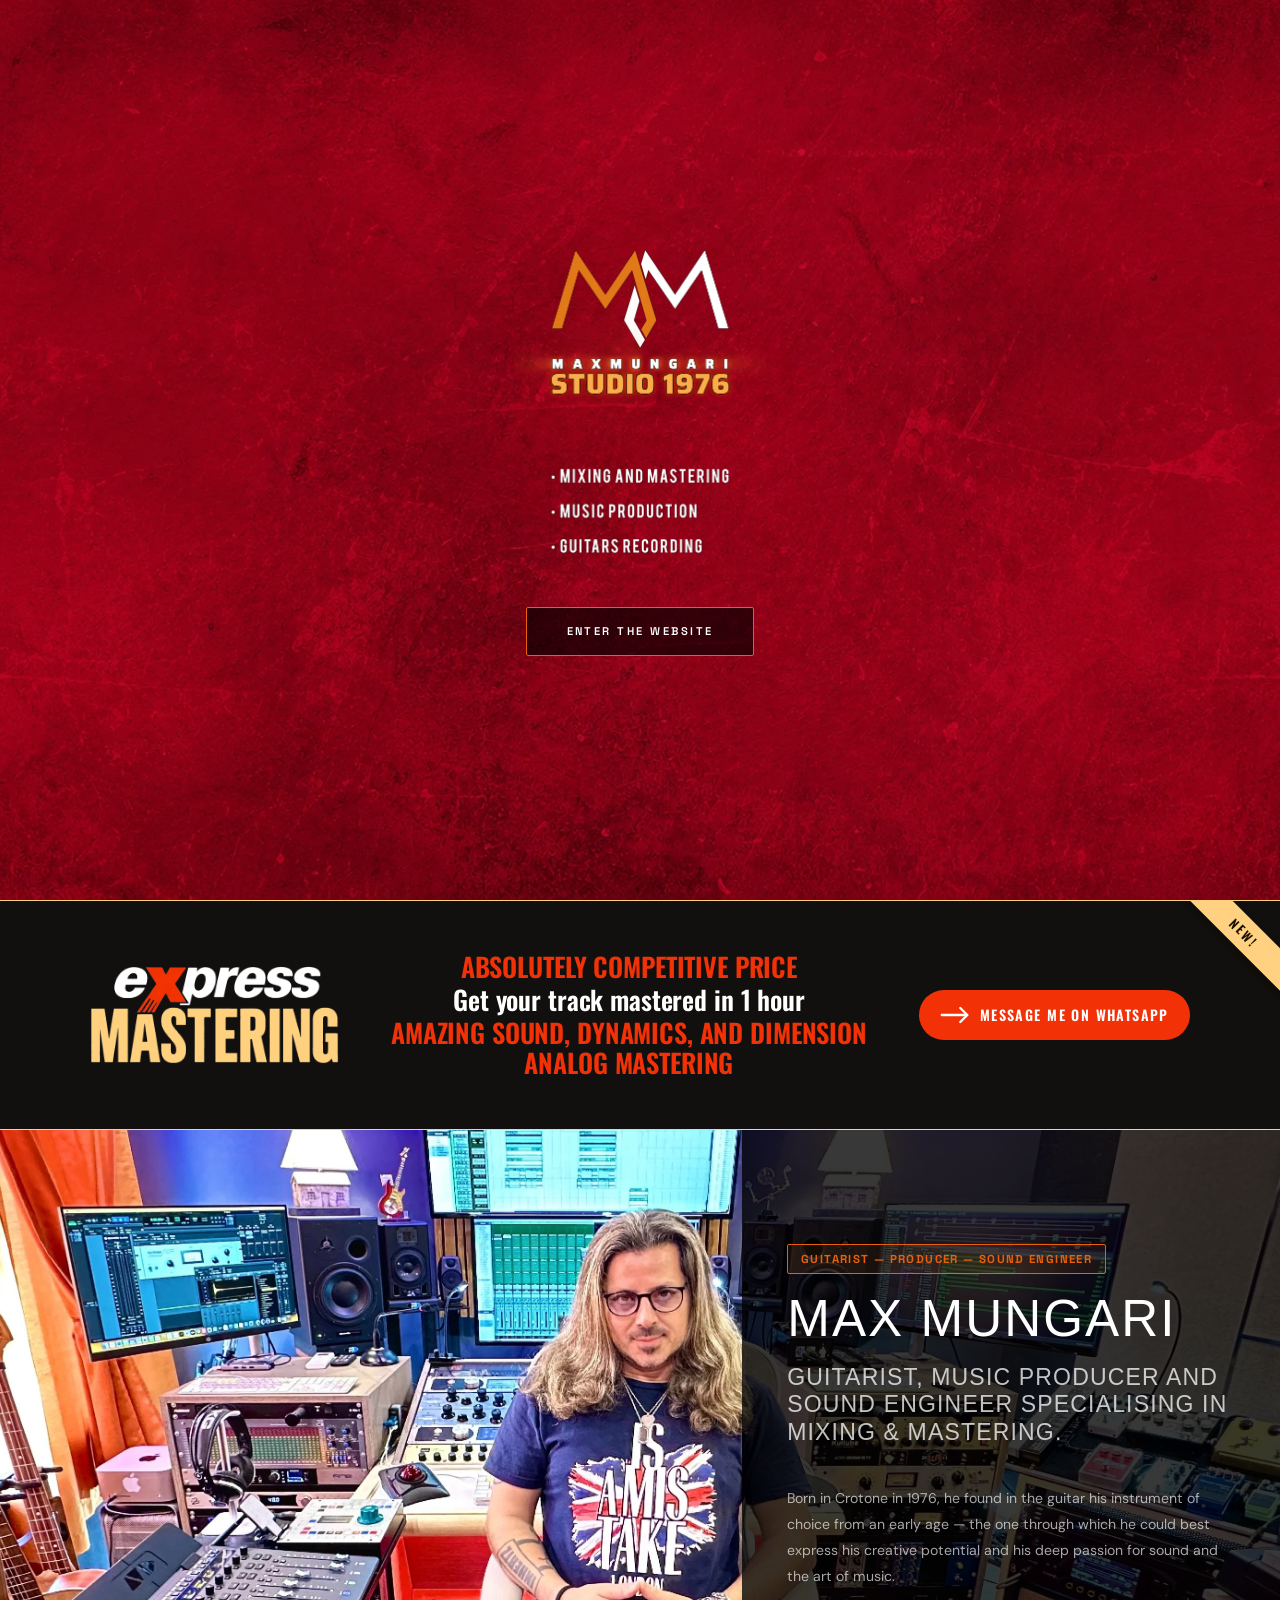
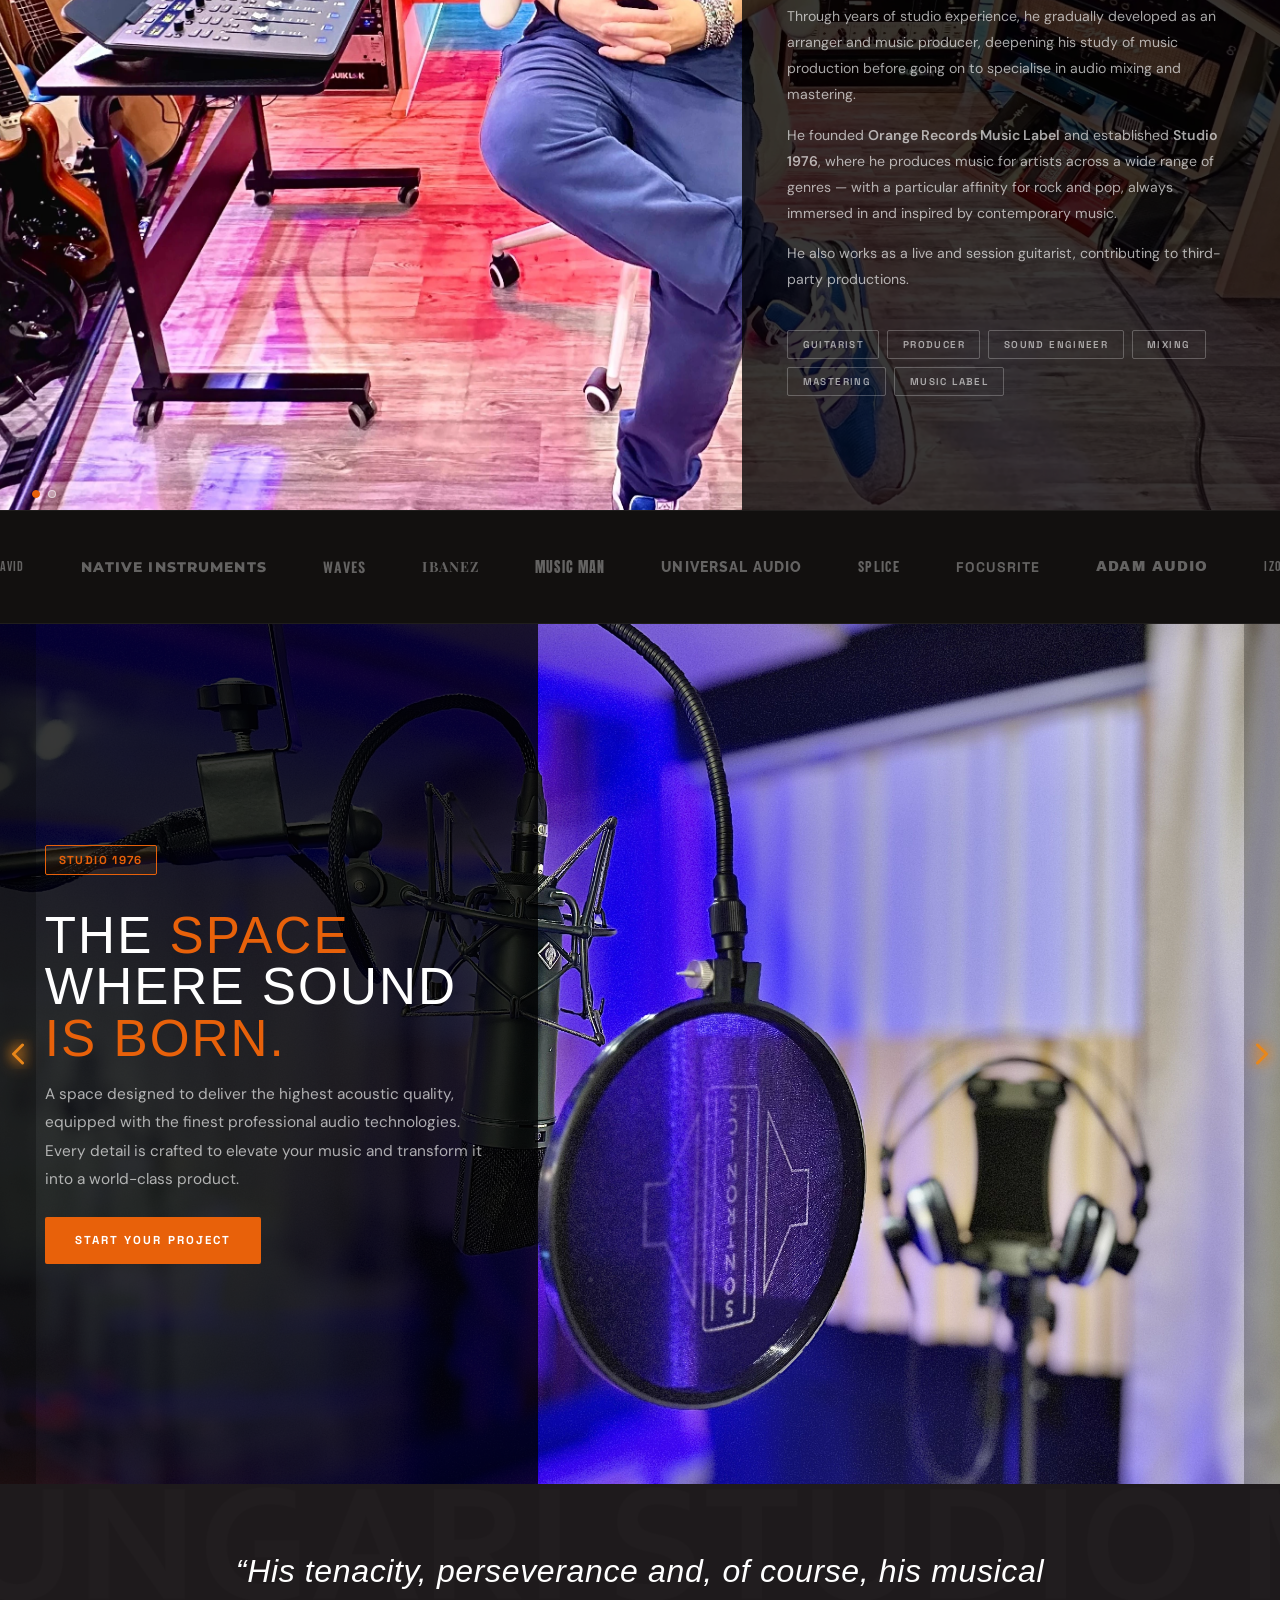
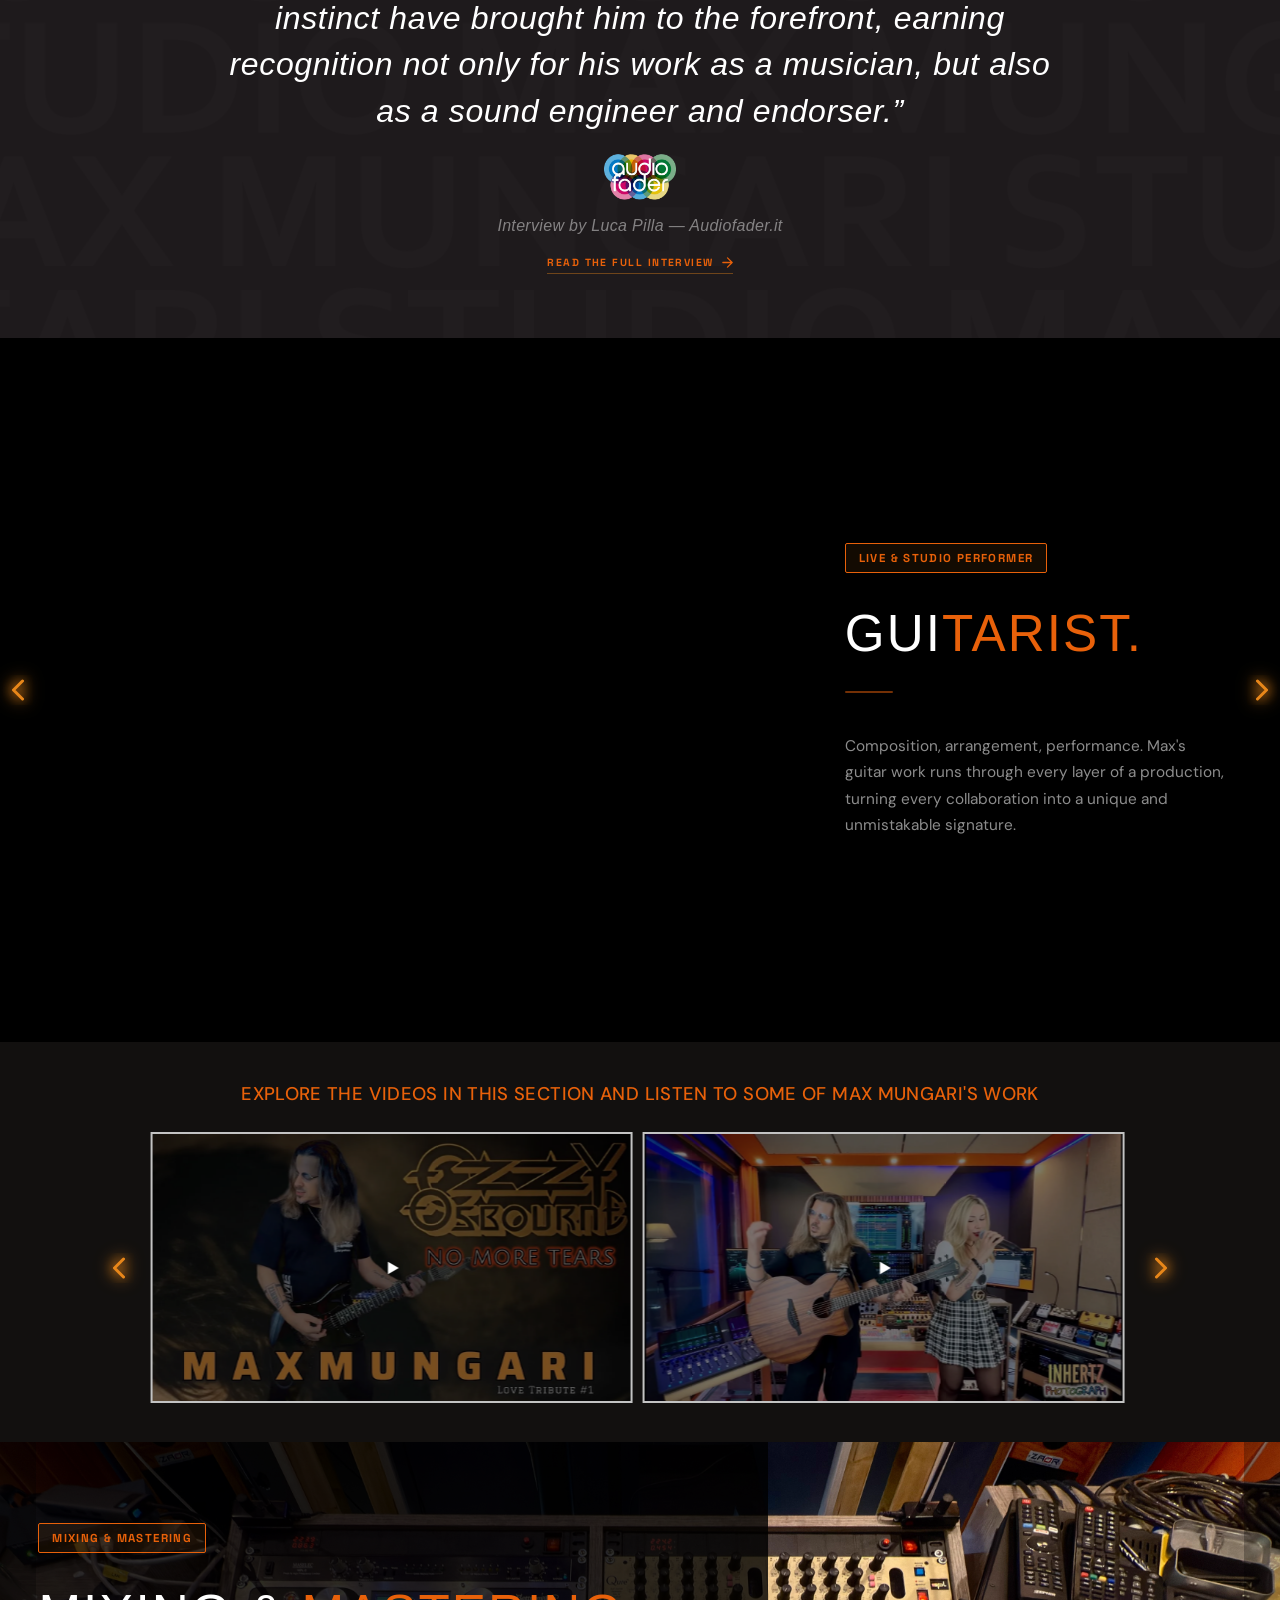
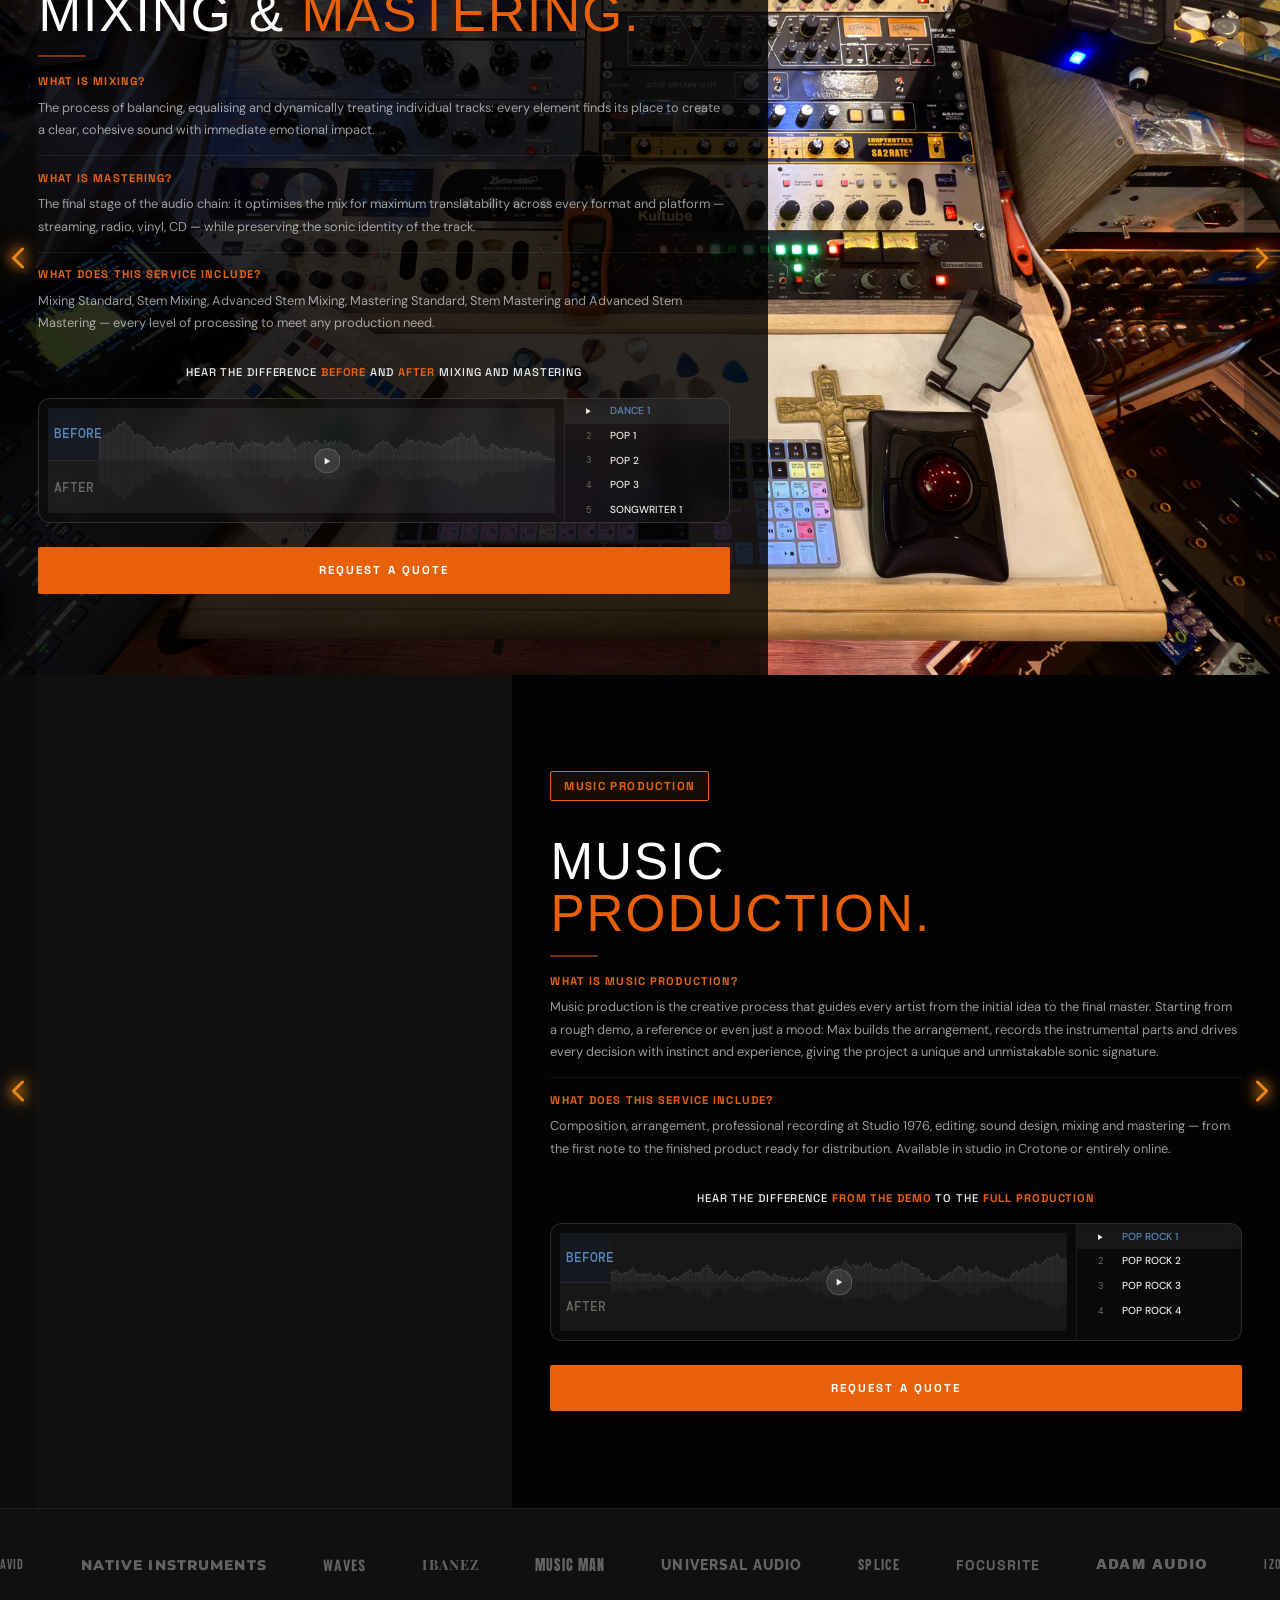
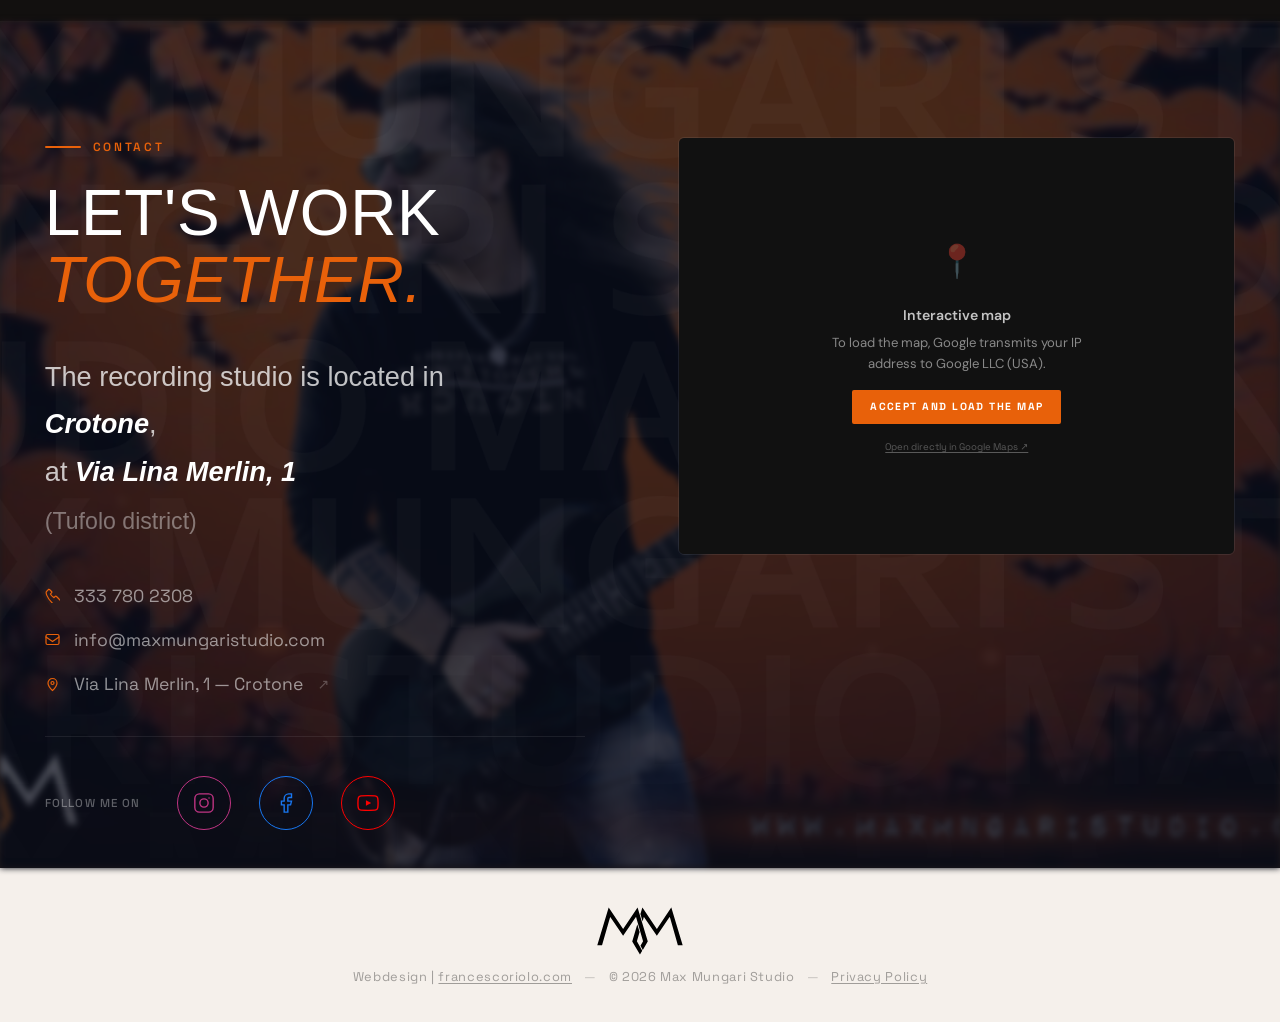
==== commit 817f6c52: "Aggiunta News Stripe Aggiunta Modale News Aggiunti nuovi asset grafici Modificato ENG" ====
--- a/en/index.html
+++ b/en/index.html
@@ -167,7 +167,7 @@
   <!-- Audio ABC player (Mixing/Mastering/Productions) —
        tracks loaded dynamically from /music-assets/tracks.json -->
 
-  <link rel="stylesheet" href="../style.min.css?v=20260928d" />
+  <link rel="stylesheet" href="../style.min.css?v=20260928h" />
 
 
   <!-- Preload immagine hero principale -->
@@ -189,6 +189,28 @@
     </div>
     <button id="intro-enter-btn" type="button">Enter the website</button>
   </div>
+
+    <!-- ==============================
+       MODALE EXPRESS MASTERING
+       (si apre dopo l'intro, una volta per sessione)
+  ============================== -->
+<div id="express-modal" class="xm" hidden role="dialog" aria-modal="true" aria-labelledby="xm-title">
+  <div class="xm-backdrop" data-xm-close></div>
+  <div class="xm-card">
+    <button type="button" class="xm-close" data-xm-close aria-label="Close">
+      <svg width="18" height="18" viewBox="0 0 18 18" fill="none" stroke="currentColor" stroke-width="2.4" stroke-linecap="round" aria-hidden="true"><path d="M3 3l12 12M15 3L3 15"/></svg>
+    </button>
+    <h2 id="xm-title" class="xm-logo"><img src="../newassets/express-logo.webp" alt="Express Mastering" width="1120" height="439" decoding="async" /></h2>
+    <p class="xm-price">Absolutely competitive price</p>
+    <p class="xm-time">Get your track mastered in 1 hour</p>
+    <p class="xm-hook">Amazing sound, dynamics, and dimension</p>
+    <div class="xm-rule"><span class="xm-badge">Analog mastering</span></div>
+    <a class="xm-cta" href="https://wa.me/393337802308?text=Ciao%20Max%2C%20vorrei%20informazioni%20sul%20servizio%20Express%20Mastering" target="_blank" rel="noopener">
+      <svg width="34" height="20" viewBox="0 0 34 20" fill="none" stroke="currentColor" stroke-width="2.6" stroke-linecap="round" stroke-linejoin="round" aria-hidden="true"><path d="M2 10h29M23 2l8 8-8 8"/></svg>
+      <span>Discover the service</span>
+    </a>
+  </div>
+</div>
 
   <!-- ==============================
        NAVBAR
@@ -330,32 +352,29 @@
 
   </section>
 
-  <!-- ==============================
-       STATEMENT BAR
-  ============================== -->
-  <div class="statement-bar" aria-label="Key figures">
-    <div class="container">
-      <div class="statement-bar-inner">
-        <div class="statement-item reveal">
-          <div class="statement-number">25+</div>
-          <div class="statement-label">Years of<br />Experience</div>
-        </div>
-        <div class="statement-item reveal d1">
-          <div class="statement-number">500+</div>
-          <div class="statement-label">Tracks<br />Produced</div>
-        </div>
-        <div class="statement-item reveal d2">
-          <div class="statement-number">3</div>
-          <div class="statement-label">Core<br />Specialisations</div>
-        </div>
-        <div class="statement-item reveal d3">
-          <div class="statement-number">∞</div>
-          <div class="statement-label">Passion<br />for Sound</div>
-        </div>
-      </div>
+
+
+
+<!-- ==============================
+     EXPRESS MASTERING STRIP
+============================== -->
+<div class="xs-strip" id="express-strip" aria-label="Express Mastering">
+  <span class="xs-ribbon" aria-hidden="true">New!</span>
+  <div class="container">
+    <div class="xs-inner reveal">
+      <img class="xs-logo" src="../newassets/express-logo-light.webp" alt="Express Mastering" width="1120" height="439" loading="lazy" decoding="async" />
+      <div class="xs-copy">
+        <p class="xs-over">Absolutely competitive price</p>
+        <p class="xs-main">Get your track mastered in 1 hour</p>
+        <p class="xs-sub">Amazing sound, dynamics, and dimension<br />Analog mastering</p>
+      </div>
+      <a class="xs-cta" href="https://wa.me/393337802308?text=Ciao%20Max%2C%20vorrei%20informazioni%20sul%20servizio%20Express%20Mastering" target="_blank" rel="noopener">
+        <svg width="30" height="18" viewBox="0 0 34 20" fill="none" stroke="currentColor" stroke-width="2.6" stroke-linecap="round" stroke-linejoin="round" aria-hidden="true"><path d="M2 10h29M23 2l8 8-8 8"/></svg>
+        <span>Message me on WhatsApp</span>
+      </a>
     </div>
   </div>
-
+</div>
   <!-- ==============================
        BIO — Max Mungari
   ============================== -->
@@ -940,7 +959,7 @@
     </div>
   </footer>
 
-  <script src="../main.min.js?v=20260928d" defer></script>
+  <script src="../main.min.js?v=20260928h" defer></script>
 
   <script>
   /* ── Google Maps consent gate ── */
@@ -973,7 +992,7 @@
   <span id="wa-btn-label">Message me on WhatsApp</span>
 </a>
 <script src="../music-assets/tracks.js"></script>
-<script src="../abc-player.min.js?v=20260928d" defer></script>
+<script src="../abc-player.min.js?v=20260928h" defer></script>
 <script>
 document.addEventListener('DOMContentLoaded', function() {
   var all = window.ABC_TRACKS || [];
--- a/style.min.css
+++ b/style.min.css
@@ -1,2 +1,2 @@
 @font-face{font-family:'Anton';font-style:normal;font-weight:400;font-display:swap;src:url(newassets/fonts/anton-400-latin-ext.woff2) format('woff2');unicode-range:U+0100-02BA,U+02BD-02C5,U+02C7-02CC,U+02CE-02D7,U+02DD-02FF,U+0304,U+0308,U+0329,U+1D00-1DBF,U+1E00-1E9F,U+1EF2-1EFF,U+2020,U+20A0-20AB,U+20AD-20C0,U+2113,U+2C60-2C7F,U+A720-A7FF}@font-face{font-family:'Anton';font-style:normal;font-weight:400;font-display:swap;src:url(newassets/fonts/anton-400-latin.woff2) format('woff2');unicode-range:U+0000-00FF,U+0131,U+0152-0153,U+02BB-02BC,U+02C6,U+02DA,U+02DC,U+0304,U+0308,U+0329,U+2000-206F,U+20AC,U+2122,U+2191,U+2193,U+2212,U+2215,U+FEFF,U+FFFD}@font-face{font-family:'Archivo Black';font-style:normal;font-weight:400;font-display:swap;src:url(newassets/fonts/archivo-black-400-latin-ext.woff2) format('woff2');unicode-range:U+0100-02BA,U+02BD-02C5,U+02C7-02CC,U+02CE-02D7,U+02DD-02FF,U+0304,U+0308,U+0329,U+1D00-1DBF,U+1E00-1E9F,U+1EF2-1EFF,U+2020,U+20A0-20AB,U+20AD-20C0,U+2113,U+2C60-2C7F,U+A720-A7FF}@font-face{font-family:'Archivo Black';font-style:normal;font-weight:400;font-display:swap;src:url(newassets/fonts/archivo-black-400-latin.woff2) format('woff2');unicode-range:U+0000-00FF,U+0131,U+0152-0153,U+02BB-02BC,U+02C6,U+02DA,U+02DC,U+0304,U+0308,U+0329,U+2000-206F,U+20AC,U+2122,U+2191,U+2193,U+2212,U+2215,U+FEFF,U+FFFD}@font-face{font-family:'Barlow Condensed';font-style:normal;font-weight:700;font-display:swap;src:url(newassets/fonts/barlow-condensed-700-latin-ext.woff2) format('woff2');unicode-range:U+0100-02BA,U+02BD-02C5,U+02C7-02CC,U+02CE-02D7,U+02DD-02FF,U+0304,U+0308,U+0329,U+1D00-1DBF,U+1E00-1E9F,U+1EF2-1EFF,U+2020,U+20A0-20AB,U+20AD-20C0,U+2113,U+2C60-2C7F,U+A720-A7FF}@font-face{font-family:'Barlow Condensed';font-style:normal;font-weight:700;font-display:swap;src:url(newassets/fonts/barlow-condensed-700-latin.woff2) format('woff2');unicode-range:U+0000-00FF,U+0131,U+0152-0153,U+02BB-02BC,U+02C6,U+02DA,U+02DC,U+0304,U+0308,U+0329,U+2000-206F,U+20AC,U+2122,U+2191,U+2193,U+2212,U+2215,U+FEFF,U+FFFD}@font-face{font-family:'Bebas Neue';font-style:normal;font-weight:400;font-display:swap;src:url(newassets/fonts/bebas-neue-400-latin-ext.woff2) format('woff2');unicode-range:U+0100-02BA,U+02BD-02C5,U+02C7-02CC,U+02CE-02D7,U+02DD-02FF,U+0304,U+0308,U+0329,U+1D00-1DBF,U+1E00-1E9F,U+1EF2-1EFF,U+2020,U+20A0-20AB,U+20AD-20C0,U+2113,U+2C60-2C7F,U+A720-A7FF}@font-face{font-family:'Bebas Neue';font-style:normal;font-weight:400;font-display:swap;src:url(newassets/fonts/bebas-neue-400-latin.woff2) format('woff2');unicode-range:U+0000-00FF,U+0131,U+0152-0153,U+02BB-02BC,U+02C6,U+02DA,U+02DC,U+0304,U+0308,U+0329,U+2000-206F,U+20AC,U+2122,U+2191,U+2193,U+2212,U+2215,U+FEFF,U+FFFD}@font-face{font-family:'DM Mono';font-style:normal;font-weight:400;font-display:swap;src:url(newassets/fonts/dm-mono-400-latin-ext.woff2) format('woff2');unicode-range:U+0100-02BA,U+02BD-02C5,U+02C7-02CC,U+02CE-02D7,U+02DD-02FF,U+0304,U+0308,U+0329,U+1D00-1DBF,U+1E00-1E9F,U+1EF2-1EFF,U+2020,U+20A0-20AB,U+20AD-20C0,U+2113,U+2C60-2C7F,U+A720-A7FF}@font-face{font-family:'DM Mono';font-style:normal;font-weight:400;font-display:swap;src:url(newassets/fonts/dm-mono-400-latin.woff2) format('woff2');unicode-range:U+0000-00FF,U+0131,U+0152-0153,U+02BB-02BC,U+02C6,U+02DA,U+02DC,U+0304,U+0308,U+0329,U+2000-206F,U+20AC,U+2122,U+2191,U+2193,U+2212,U+2215,U+FEFF,U+FFFD}@font-face{font-family:'DM Mono';font-style:normal;font-weight:500;font-display:swap;src:url(newassets/fonts/dm-mono-500-latin-ext.woff2) format('woff2');unicode-range:U+0100-02BA,U+02BD-02C5,U+02C7-02CC,U+02CE-02D7,U+02DD-02FF,U+0304,U+0308,U+0329,U+1D00-1DBF,U+1E00-1E9F,U+1EF2-1EFF,U+2020,U+20A0-20AB,U+20AD-20C0,U+2113,U+2C60-2C7F,U+A720-A7FF}@font-face{font-family:'DM Mono';font-style:normal;font-weight:500;font-display:swap;src:url(newassets/fonts/dm-mono-500-latin.woff2) format('woff2');unicode-range:U+0000-00FF,U+0131,U+0152-0153,U+02BB-02BC,U+02C6,U+02DA,U+02DC,U+0304,U+0308,U+0329,U+2000-206F,U+20AC,U+2122,U+2191,U+2193,U+2212,U+2215,U+FEFF,U+FFFD}@font-face{font-family:'DM Sans';font-style:italic;font-weight:300 400;font-display:swap;src:url(newassets/fonts/dm-sans-italic-latin-ext.woff2) format('woff2');unicode-range:U+0100-02BA,U+02BD-02C5,U+02C7-02CC,U+02CE-02D7,U+02DD-02FF,U+0304,U+0308,U+0329,U+1D00-1DBF,U+1E00-1E9F,U+1EF2-1EFF,U+2020,U+20A0-20AB,U+20AD-20C0,U+2113,U+2C60-2C7F,U+A720-A7FF}@font-face{font-family:'DM Sans';font-style:italic;font-weight:300 400;font-display:swap;src:url(newassets/fonts/dm-sans-italic-latin.woff2) format('woff2');unicode-range:U+0000-00FF,U+0131,U+0152-0153,U+02BB-02BC,U+02C6,U+02DA,U+02DC,U+0304,U+0308,U+0329,U+2000-206F,U+20AC,U+2122,U+2191,U+2193,U+2212,U+2215,U+FEFF,U+FFFD}@font-face{font-family:'DM Sans';font-style:normal;font-weight:300 600;font-display:swap;src:url(newassets/fonts/dm-sans-normal-latin-ext.woff2) format('woff2');unicode-range:U+0100-02BA,U+02BD-02C5,U+02C7-02CC,U+02CE-02D7,U+02DD-02FF,U+0304,U+0308,U+0329,U+1D00-1DBF,U+1E00-1E9F,U+1EF2-1EFF,U+2020,U+20A0-20AB,U+20AD-20C0,U+2113,U+2C60-2C7F,U+A720-A7FF}@font-face{font-family:'DM Sans';font-style:normal;font-weight:300 600;font-display:swap;src:url(newassets/fonts/dm-sans-normal-latin.woff2) format('woff2');unicode-range:U+0000-00FF,U+0131,U+0152-0153,U+02BB-02BC,U+02C6,U+02DA,U+02DC,U+0304,U+0308,U+0329,U+2000-206F,U+20AC,U+2122,U+2191,U+2193,U+2212,U+2215,U+FEFF,U+FFFD}@font-face{font-family:'Montserrat';font-style:normal;font-weight:800;font-display:swap;src:url(newassets/fonts/montserrat-800-latin-ext.woff2) format('woff2');unicode-range:U+0100-02BA,U+02BD-02C5,U+02C7-02CC,U+02CE-02D7,U+02DD-02FF,U+0304,U+0308,U+0329,U+1D00-1DBF,U+1E00-1E9F,U+1EF2-1EFF,U+2020,U+20A0-20AB,U+20AD-20C0,U+2113,U+2C60-2C7F,U+A720-A7FF}@font-face{font-family:'Montserrat';font-style:normal;font-weight:800;font-display:swap;src:url(newassets/fonts/montserrat-800-latin.woff2) format('woff2');unicode-range:U+0000-00FF,U+0131,U+0152-0153,U+02BB-02BC,U+02C6,U+02DA,U+02DC,U+0304,U+0308,U+0329,U+2000-206F,U+20AC,U+2122,U+2191,U+2193,U+2212,U+2215,U+FEFF,U+FFFD}@font-face{font-family:'Oswald';font-style:normal;font-weight:600;font-display:swap;src:url(newassets/fonts/oswald-600-latin-ext.woff2) format('woff2');unicode-range:U+0100-02BA,U+02BD-02C5,U+02C7-02CC,U+02CE-02D7,U+02DD-02FF,U+0304,U+0308,U+0329,U+1D00-1DBF,U+1E00-1E9F,U+1EF2-1EFF,U+2020,U+20A0-20AB,U+20AD-20C0,U+2113,U+2C60-2C7F,U+A720-A7FF}@font-face{font-family:'Oswald';font-style:normal;font-weight:600;font-display:swap;src:url(newassets/fonts/oswald-600-latin.woff2) format('woff2');unicode-range:U+0000-00FF,U+0131,U+0152-0153,U+02BB-02BC,U+02C6,U+02DA,U+02DC,U+0304,U+0308,U+0329,U+2000-206F,U+20AC,U+2122,U+2191,U+2193,U+2212,U+2215,U+FEFF,U+FFFD}@font-face{font-family:'Playfair Display';font-style:normal;font-weight:700;font-display:swap;src:url(newassets/fonts/playfair-700-latin-ext.woff2) format('woff2');unicode-range:U+0100-02BA,U+02BD-02C5,U+02C7-02CC,U+02CE-02D7,U+02DD-02FF,U+0304,U+0308,U+0329,U+1D00-1DBF,U+1E00-1E9F,U+1EF2-1EFF,U+2020,U+20A0-20AB,U+20AD-20C0,U+2113,U+2C60-2C7F,U+A720-A7FF}@font-face{font-family:'Playfair Display';font-style:normal;font-weight:700;font-display:swap;src:url(newassets/fonts/playfair-700-latin.woff2) format('woff2');unicode-range:U+0000-00FF,U+0131,U+0152-0153,U+02BB-02BC,U+02C6,U+02DA,U+02DC,U+0304,U+0308,U+0329,U+2000-206F,U+20AC,U+2122,U+2191,U+2193,U+2212,U+2215,U+FEFF,U+FFFD}@font-face{font-family:'Raleway';font-style:normal;font-weight:800;font-display:swap;src:url(newassets/fonts/raleway-800-latin-ext.woff2) format('woff2');unicode-range:U+0100-02BA,U+02BD-02C5,U+02C7-02CC,U+02CE-02D7,U+02DD-02FF,U+0304,U+0308,U+0329,U+1D00-1DBF,U+1E00-1E9F,U+1EF2-1EFF,U+2020,U+20A0-20AB,U+20AD-20C0,U+2113,U+2C60-2C7F,U+A720-A7FF}@font-face{font-family:'Raleway';font-style:normal;font-weight:800;font-display:swap;src:url(newassets/fonts/raleway-800-latin.woff2) format('woff2');unicode-range:U+0000-00FF,U+0131,U+0152-0153,U+02BB-02BC,U+02C6,U+02DA,U+02DC,U+0304,U+0308,U+0329,U+2000-206F,U+20AC,U+2122,U+2191,U+2193,U+2212,U+2215,U+FEFF,U+FFFD}@font-face{font-family:'Space Grotesk';font-style:normal;font-weight:300 700;font-display:swap;src:url(newassets/fonts/space-grotesk-latin-ext.woff2) format('woff2');unicode-range:U+0100-02BA,U+02BD-02C5,U+02C7-02CC,U+02CE-02D7,U+02DD-02FF,U+0304,U+0308,U+0329,U+1D00-1DBF,U+1E00-1E9F,U+1EF2-1EFF,U+2020,U+20A0-20AB,U+20AD-20C0,U+2113,U+2C60-2C7F,U+A720-A7FF}@font-face{font-family:'Space Grotesk';font-style:normal;font-weight:300 700;font-display:swap;src:url(newassets/fonts/space-grotesk-latin.woff2) format('woff2');unicode-range:U+0000-00FF,U+0131,U+0152-0153,U+02BB-02BC,U+02C6,U+02DA,U+02DC,U+0304,U+0308,U+0329,U+2000-206F,U+20AC,U+2122,U+2191,U+2193,U+2212,U+2215,U+FEFF,U+FFFD}*,*::before,*::after{box-sizing:border-box;margin:0;padding:0}:root{--studio-black:#12100f;--studio-deep:#1e1a1c;--studio-dark:#2e2628;--studio-mid:#4a3f42;--studio-warm:#a08060;--studio-light:#c4a882;--orange:#e8610a;--orange-light:#ff7a28;--orange-glow:rgba(232,97,10,0.18);--white:#ffffff;--off-white:#f5f0eb;--light-surface:#ede8e2;--mid-gray:#a09090;--navy:var(--studio-deep);--navy-mid:var(--studio-dark);--navy-light:var(--studio-mid);--light-gray:var(--light-surface);--text-dark:var(--studio-black);--text-body:#2e2628;--text-muted:#7a6a6a;--font-display:'Arial Narrow', Arial, sans-serif;--font-ui:'Space Grotesk', system-ui, sans-serif;--font-body:'DM Sans', system-ui, sans-serif;--space-xs:clamp(0.5rem,  0.8vw,  1rem);--space-sm:clamp(1rem,    1.5vw,  2rem);--space-md:clamp(2rem,    3vw,    4rem);--space-lg:clamp(4rem,    6vw,    8rem);--space-xl:clamp(6rem,    9vw,   12rem);--max-w:2200px;--gutter:clamp(1.25rem, 3.5vw, 6rem);--nav-h:72px;--dur-fast:0.18s;--dur-med:0.35s;--dur-slow:0.65s;--ease-expo:cubic-bezier(0.16, 1, 0.3, 1);--ease-inout:cubic-bezier(0.4, 0, 0.2, 1)}html{font-size:16px;scroll-behavior:smooth;overflow-x:hidden;max-width:100%;scrollbar-gutter:stable}body{font-family:var(--font-body);background:var(--studio-deep);color:var(--white);line-height:1.6;-webkit-font-smoothing:antialiased;overflow-x:hidden;max-width:100%;position:relative}body.intro-visible,html.intro-visible{overflow:hidden;scrollbar-width:none}body.intro-visible::-webkit-scrollbar,html.intro-visible::-webkit-scrollbar{display:none}a{color:inherit;text-decoration:none}img,video{display:block;max-width:100%}ul{list-style:none}section,.statement-bar,.brand-strip,footer{overflow-x:clip;max-width:100%}button{cursor:pointer;font:inherit}.container{width:100%;max-width:var(--max-w);margin-inline:auto;padding-inline:var(--gutter)}.section-title{font-family:var(--font-display);font-size:clamp(2.8rem, 4vw, 5rem);font-weight:400;line-height:1;color:var(--navy);letter-spacing:.04em;text-transform:uppercase}.section-title em{font-style:normal;color:var(--orange)}.label-row{display:flex;align-items:center;gap:.75rem;margin-bottom:1.5rem}.label-row .label{margin:0}.label-row .svi-badge{margin:0}.label-row .divider{margin:0;width:36px}.divider{width:36px;height:2px;background:var(--orange);margin-block:1rem 1.5rem;border-radius:2px}.reveal{opacity:0;transform:translateY(28px);transition:opacity var(--dur-slow) var(--ease-expo),transform var(--dur-slow) var(--ease-expo)}.reveal.visible{opacity:1;transform:none}.reveal-left{opacity:0;transform:translateX(-24px);transition:opacity var(--dur-slow) var(--ease-expo),transform var(--dur-slow) var(--ease-expo)}.reveal-left.visible{opacity:1;transform:none}.reveal-right{opacity:0;transform:translateX(24px);transition:opacity var(--dur-slow) var(--ease-expo),transform var(--dur-slow) var(--ease-expo)}.reveal-right.visible{opacity:1;transform:none}@media (max-width:767px){.reveal-left{transform:translateX(0);opacity:0}.reveal-right{transform:translateX(0);opacity:0}}.d1{transition-delay:0.08s}.d2{transition-delay:0.18s}.d3{transition-delay:0.30s}.d4{transition-delay:0.44s}.label{font-family:var(--font-ui);font-size:.744rem;font-weight:600;letter-spacing:.22em;text-transform:uppercase;color:var(--orange)}html{scrollbar-width:thin;scrollbar-color:var(--orange) var(--studio-black)}::-webkit-scrollbar{width:6px}::-webkit-scrollbar-track{background:var(--studio-black)}::-webkit-scrollbar-thumb{background:var(--orange);border-radius:3px}::-webkit-scrollbar-thumb:hover{background:var(--orange-light)}#navbar{position:fixed;top:0;left:0;right:0;z-index:1000;height:var(--nav-h);display:flex;align-items:center;padding-inline:var(--gutter);background:#fff0;border-bottom:1px solid #fff0;transition:background var(--dur-med) var(--ease-inout),box-shadow var(--dur-med) var(--ease-inout),border-color var(--dur-med)}#navbar.scrolled{background:rgb(255 255 255 / .96);backdrop-filter:blur(16px) saturate(180%);-webkit-backdrop-filter:blur(16px) saturate(180%);border-bottom-color:var(--mid-gray);box-shadow:0 1px 24px rgb(18 16 15 / .1)}.nav-inner{width:100%;max-width:var(--max-w);margin-inline:auto;display:flex;align-items:center;justify-content:space-between}.logo-flip-wrap{position:relative;height:38px;display:inline-flex;align-items:center}.logo-flip-inner{position:relative;width:auto;height:38px;transition:opacity 0.25s}.logo-flip-inner.logo-dark{position:absolute;top:0;left:0;opacity:0;pointer-events:none}#navbar.scrolled .logo-flip-inner.logo-light{opacity:0;pointer-events:none}#navbar.scrolled .logo-flip-inner.logo-dark{opacity:1;pointer-events:auto}.logo-front,.logo-back{display:block;height:38px;width:auto;shape-rendering:geometricPrecision;image-rendering:high-quality}.logo-front{position:relative}.logo-back{position:absolute;top:0;left:0;opacity:0}.nav-logo:hover .logo-flip-wrap{opacity:.85}.nav-links{display:flex;align-items:center;gap:clamp(1.5rem, 2.5vw, 2.5rem);list-style:none}.lang-switch{display:flex;align-items:center;gap:.25rem;font-family:var(--font-ui);font-size:.65rem;font-weight:600;letter-spacing:.1em;list-style:none}.lang-active{color:var(--orange)}.lang-sep{color:rgb(255 255 255 / .25)}.lang-other{color:rgb(255 255 255 / .45);transition:color var(--dur-fast)}.lang-other:hover{color:var(--white)}#navbar.scrolled .lang-sep{color:rgb(0 0 0 / .2)}#navbar.scrolled .lang-other{color:rgb(0 0 0 / .35)}#navbar.scrolled .lang-other:hover{color:var(--text-body)}.nav-mobile .lang-switch{font-size:1.2rem;gap:.5rem}.nav-mobile .lang-sep{color:rgb(255 255 255 / .2)}.nav-links a{font-family:var(--font-ui);font-size:.7rem;font-weight:500;letter-spacing:.1em;text-transform:uppercase;color:var(--white);position:relative;transition:color var(--dur-fast)}#navbar.scrolled .nav-links a{color:var(--text-body)}.nav-links a::after{content:'';position:absolute;bottom:-3px;left:0;width:0;height:2px;background:var(--orange);border-radius:1px;transition:width var(--dur-med) var(--ease-expo)}.nav-links a:hover{color:var(--orange)!important}.nav-links a:hover::after{width:100%}.nav-cta{font-family:var(--font-ui)!important;font-size:0.68rem!important;font-weight:700!important;letter-spacing:0.1em!important;text-transform:uppercase!important;color:var(--white)!important;background:var(--orange);padding:.55rem 1.4rem!important;border-radius:3px;transition:background var(--dur-fast),transform var(--dur-fast)!important}.nav-cta::after{display:none!important}.nav-cta:hover{background:var(--orange-light)!important;color:var(--white)!important;transform:translateY(-1px)}.nav-hamburger{display:none;flex-direction:column;gap:5px;cursor:pointer;background:none;border:none;padding:4px}.nav-hamburger span{display:block;width:24px;height:2px;background:var(--white);border-radius:2px;transition:transform var(--dur-med) var(--ease-expo),opacity var(--dur-fast)}#navbar.scrolled .nav-hamburger span{background:var(--navy)}.nav-hamburger.open span:nth-child(1){transform:rotate(45deg) translate(5px,5px)}.nav-hamburger.open span:nth-child(2){opacity:0}.nav-hamburger.open span:nth-child(3){transform:rotate(-45deg) translate(5px,-5px)}.nav-mobile{position:fixed;inset:0;z-index:999;background:var(--navy);display:flex;flex-direction:column;align-items:center;justify-content:center;gap:2.5rem;opacity:0;pointer-events:none;transition:opacity var(--dur-med) var(--ease-inout)}.nav-mobile.open{opacity:1;pointer-events:all}@media (max-width:767px){.nav-links{display:none}.nav-hamburger{display:flex}#navbar.menu-open{background:transparent!important;box-shadow:none!important;border-color:transparent!important}#navbar.menu-open .nav-logo{opacity:0;pointer-events:none}#navbar.menu-open .nav-hamburger{position:relative;z-index:1001}}.nav-mobile a{font-family:var(--font-display);font-size:clamp(2rem, 7vw, 3rem);text-transform:uppercase;font-weight:400;color:var(--white);transition:color var(--dur-fast)}.nav-mobile a:hover{color:var(--orange)}@media (max-width:767px) and (max-height:700px){.nav-mobile{gap:clamp(0.5rem, 2vh, 1.5rem);padding:2rem 0;overflow-y:auto}.nav-mobile a{font-size:clamp(1.1rem, 4.5vh, 2rem)}}#intro-screen{position:fixed;inset:0;z-index:9999;background-color:var(--studio-black);background-image:linear-gradient(rgb(0 0 0 / .15),rgb(0 0 0 / .15)),url(newassets/TextureBG.webp);background-size:cover;background-position:center;display:flex;flex-direction:column;align-items:center;justify-content:center;gap:3rem}#intro-screen::before{content:'';position:absolute;inset:0;background:none;pointer-events:none;z-index:0}#intro-screen>*{position:relative;z-index:1}@media (max-width:767px){#intro-screen::before{background-image:url(newassets/filigranaMobilei.png)}}.intro-logo-wrap{display:flex;align-items:center;justify-content:center}.intro-logo-inner{width:clamp(162.5px, 25.25vw, 252.5px);will-change:filter,transform,opacity}@media (max-width:767px){.intro-logo-inner{width:clamp(272.5px, 42.375vw, 423.75px)}}@media (min-width:2560px){.intro-logo-inner{width:clamp(252.5px, 16.25vw, 403.75px)}}.intro-logo-inner svg,.intro-logo-inner img.intro-logo-svg{display:block;width:100%;height:auto;mix-blend-mode:multiply;shape-rendering:geometricPrecision}.intro-svg-topname{font-family:'Arial Narrow','Barlow Condensed',Arial,sans-serif;font-weight:900;font-size:50px;fill:#fff}.intro-svg-title{font-family:'Arial Narrow','Barlow Condensed',Arial,sans-serif;font-weight:700}@keyframes introZoomFlip{0%{transform:scale(1) rotateY(0deg);opacity:1}14%{transform:scale(1.3) rotateY(90deg);opacity:1}28%{transform:scale(1.5) rotateY(180deg);opacity:1}42%{transform:scale(2.8) rotateY(180deg);opacity:.95}58%{transform:scale(4.5) rotateY(180deg);opacity:.65}74%{transform:scale(6) rotateY(180deg);opacity:.25}88%{transform:scale(7.2) rotateY(180deg);opacity:.05}100%{transform:scale(8) rotateY(180deg);opacity:0}}@keyframes neonPulse{0%{filter:drop-shadow(0 0 1px #ffad4d) drop-shadow(0 0 2px #ff8800) drop-shadow(0 0 4px #ff6600);opacity:.7}50%{filter:drop-shadow(0 0 2px #ffad4d) drop-shadow(0 0 6px #ff8800) drop-shadow(0 0 12px #ff6600);opacity:1}100%{filter:drop-shadow(0 0 1px #ffad4d) drop-shadow(0 0 2px #ff8800) drop-shadow(0 0 4px #ff6600);opacity:.7}}.intro-svg-neon{animation:neonPulse 3.2s ease-in-out infinite}@keyframes introScreenGlitch{0%{filter:none;transform:translateX(0)}6%{filter:brightness(1.4) hue-rotate(20deg) saturate(1.5);transform:translateX(3px)}12%{filter:brightness(.7) hue-rotate(-15deg) saturate(2);transform:translateX(-4px)}18%{filter:brightness(1.3) hue-rotate(30deg) saturate(1.8);transform:translateX(2px)}24%{filter:brightness(.85) hue-rotate(-8deg) saturate(1.3);transform:translateX(-2px)}30%{filter:brightness(1.2) hue-rotate(12deg) saturate(1.6);transform:translateX(1px)}38%{filter:none;transform:translateX(0)}100%{filter:none;transform:translateX(0)}}@keyframes introSignal{0%{filter:none;transform:translateX(0);opacity:1;animation-timing-function:steps(1,end)}7%{filter:drop-shadow(-8px 0 0 rgb(255 20 20 / .9)) drop-shadow(8px 0 0 rgb(30 60 255 / .9));transform:translateX(5px);opacity:1;animation-timing-function:steps(1,end)}13%{filter:drop-shadow(-12px 0 0 rgb(255 20 20)) drop-shadow(12px 0 0 rgb(30 60 255));transform:translateX(-5px);opacity:1;animation-timing-function:steps(1,end)}19%{filter:drop-shadow(-6px 0 0 rgb(255 20 20 / .7)) drop-shadow(6px 0 0 rgb(30 60 255 / .7));transform:translateX(3px);opacity:1;animation-timing-function:steps(1,end)}25%{filter:drop-shadow(-10px 0 0 rgb(255 20 20 / .85)) drop-shadow(10px 0 0 rgb(30 60 255 / .85));transform:translateX(-3px);opacity:1;animation-timing-function:steps(1,end)}31%{filter:blur(0);transform:translateX(0) scale(1);opacity:1;animation-timing-function:ease-in}38%{filter:blur(0);transform:translateX(0) scale(1);opacity:1;animation-timing-function:cubic-bezier(.2,0,.8,1)}100%{filter:blur(14px);transform:scale(2.5);opacity:0}}#intro-particles{position:fixed;inset:0;pointer-events:none;z-index:9999}#intro-enter-btn{position:relative;z-index:10;font-family:var(--font-ui);font-size:.7rem;font-weight:600;letter-spacing:.22em;text-transform:uppercase;color:var(--white);background:rgb(0 0 0 / .65);border:1px solid var(--orange);padding:.9rem 2.5rem;border-radius:2px;cursor:pointer;transition:border-color var(--dur-fast),color var(--dur-fast),background var(--dur-fast);animation:btnFadeIn 1.2s var(--ease-expo) 0.6s both}#intro-enter-btn:hover{border-color:var(--orange);color:var(--orange);background:var(--orange-glow)}@keyframes btnFadeIn{from{opacity:0;transform:translateY(12px)}to{opacity:1;transform:none}}.intro-hint{font-family:var(--font-display);font-size:clamp(1.2rem, 2.5vw, 2rem);letter-spacing:.28em;text-transform:uppercase;color:rgb(255 255 255 / .75);animation:hintPulse 2.5s ease-in-out 1.5s infinite;white-space:nowrap}@keyframes hintPulse{0%,100%{opacity:.2}50%{opacity:.55}}#hero{position:relative;min-height:100vh;display:flex;align-items:flex-end;overflow:hidden;background:var(--navy)}@keyframes heroZoom{to{transform:scale(1)}}.hero-carousel{position:absolute;inset:0;z-index:0;overflow:hidden}.hero-slide{position:absolute;inset:0;opacity:0;transition:opacity 0.8s ease;pointer-events:none}.hero-slide.active{opacity:1}.hero-slide.is-video{transition:opacity 0.8s ease}.hero-slide img{width:100%;height:100%;object-fit:cover;object-position:center 25%;transform:scale(1.06);animation:heroZoom 14s var(--ease-expo) forwards}.hero-slide iframe{position:absolute;top:50%;left:50%;transform:translate(-50%,-50%);width:max(100vw, calc(100vh * 16 / 9));height:max(100vh, calc(100vw * 9 / 16));border:none;pointer-events:none}@media (max-width:767px){.hero-slide iframe{width:calc(100vh * 16 / 9);height:100vh;top:50%;left:50%;transform:translate(-50%,-50%)}}.hero-slide::after{content:'';position:absolute;inset:0;background:rgb(18 16 15 / .52);pointer-events:none}.hero-gradient{position:absolute;inset:0;z-index:1;background:linear-gradient(160deg,rgb(18 16 15 / .6) 0%,rgb(18 16 15 / .2) 40%,rgb(18 16 15 / .78) 75%,rgb(18 16 15) 100%)}.hero-gradient::after{content:'';position:absolute;bottom:0;left:0;width:100%;height:40%;background:linear-gradient(to top,rgb(160 128 96 / .08),transparent);pointer-events:none}.hero-stripe{position:absolute;top:0;left:0;width:3px;height:100%;background:linear-gradient(to bottom,var(--orange) 0%,rgb(232 97 10 / .3) 60%,transparent 100%);z-index:2}.hero-content{position:relative;z-index:3;width:100%;max-width:var(--max-w);margin-inline:auto;padding-inline:var(--gutter);padding-bottom:2rem;padding-top:7em}.hero-eyebrow{display:inline-flex;align-items:center;padding-left:8px;gap:.75rem;font-family:var(--font-ui);font-size:.744rem;font-weight:600;letter-spacing:.22em;text-transform:uppercase;color:var(--orange);margin-bottom:1.75rem;opacity:0;animation:fadeUp 1s 0.5s var(--ease-expo) forwards}.hero-eyebrow::before{content:'';display:block;width:28px;height:2px;background:var(--orange);border-radius:1px}.hero-title{font-family:var(--font-display);font-size:clamp(3.5rem, 7vw, 8rem);font-weight:400;line-height:.88;font-synthesis:none;text-rendering:optimizeLegibility;letter-spacing:.06em;text-transform:uppercase;color:var(--white);margin-bottom:2.25rem;max-width:13ch;opacity:0;animation:fadeUp 1.1s 0.75s var(--ease-expo) forwards}.hero-title em{font-style:normal;color:var(--orange)}.hero-subtitle{font-family:var(--font-ui);font-size:clamp(0.45rem, 2.7vw, 0.984rem);font-weight:400;letter-spacing:clamp(0.03em, 0.5vw, 0.16em);text-transform:uppercase;color:rgb(255 255 255 / .5);margin-bottom:3rem;white-space:nowrap;opacity:0;animation:fadeUp 1s 1s var(--ease-expo) forwards}.hero-actions{display:flex;align-items:center;gap:2rem;flex-wrap:wrap;opacity:0;animation:fadeUp 1s 1.2s var(--ease-expo) forwards}.hero-social-strip{display:flex;align-items:center;gap:.75rem;margin-left:auto;overflow:visible;padding:4px}.hero-social-label{font-family:var(--font-ui);font-size:.58rem;font-weight:600;letter-spacing:.18em;text-transform:uppercase;color:rgb(255 255 255 / .35);white-space:nowrap;margin-right:.25rem}.hero-social-strip .social-icon{width:51px;height:51px;border-color:rgb(255 255 255 / .3)!important;color:rgb(255 255 255 / .7)!important}.hero-social-strip .social-icon:hover{border-color:rgb(255 255 255 / .9)!important;color:#fff!important;background:rgb(255 255 255 / .12)!important;transform:translateY(-3px)}.hero-social-strip .social-icon svg{width:18px;height:18px}.btn-primary{font-family:var(--font-ui);font-size:.7rem;font-weight:700;letter-spacing:.12em;text-transform:uppercase;color:var(--white);background:var(--orange);padding:1rem 2.25rem;border-radius:3px;display:inline-flex;align-items:center;gap:.65rem;transition:background var(--dur-fast),transform var(--dur-fast),box-shadow var(--dur-fast)}.btn-primary:hover{background:var(--orange-light);transform:translateY(-2px);box-shadow:0 12px 32px rgb(232 97 10 / .35)}.btn-ghost{font-family:var(--font-ui);font-size:.7rem;font-weight:500;letter-spacing:.12em;text-transform:uppercase;color:rgb(255 255 255 / .6);display:inline-flex;align-items:center;gap:.5rem;border-bottom:1px solid rgb(255 255 255 / .25);padding-bottom:2px;transition:color var(--dur-fast),border-color var(--dur-fast)}.btn-ghost:hover{color:var(--white);border-color:var(--white)}@keyframes fadeUp{from{opacity:0;transform:translateY(22px)}to{opacity:1;transform:none}}@keyframes fadeIn{to{opacity:1}}.statement-bar{background:var(--studio-black);border-top:1px solid rgb(160 128 96 / .15);border-bottom:1px solid rgb(160 128 96 / .15)}.statement-bar-inner{display:flex}.statement-item{flex:1;padding:clamp(2rem, 4vw, 3rem) var(--gutter);border-right:1px solid rgb(160 128 96 / .1);display:flex;align-items:center;gap:1.25rem}.statement-item:last-child{border-right:none}@media (max-width:767px){.statement-bar-inner{display:grid;grid-template-columns:1fr 1fr}.statement-item{border-right:1px solid rgb(160 128 96 / .1);border-bottom:1px solid rgb(160 128 96 / .1);padding:1.75rem 1.25rem}.statement-item:nth-child(2n){border-right:none}.statement-item:nth-last-child(-n+2){border-bottom:none}}@media (max-width:378px){.statement-item{flex-direction:column;align-items:flex-start;gap:.35rem;padding:1.25rem .9rem}}.statement-number{font-family:var(--font-display);font-size:clamp(2.2rem, 4vw, 3.5rem);font-weight:400;color:var(--studio-light);line-height:1;flex-shrink:0}.statement-label{font-family:var(--font-ui);font-size:.68rem;font-weight:500;letter-spacing:.08em;text-transform:uppercase;color:rgb(196 168 130 / .5);line-height:1.5}#bio{background:var(--studio-black);padding-block:0;position:relative}.bio-fullimg{position:relative;width:100%;min-height:clamp(600px, 85vw, 980px);overflow:hidden}.bio-fullimg>img{position:absolute;inset:0;width:100%;height:100%;object-fit:cover;object-position:center top;display:block;transition:opacity 1.2s ease-in-out}.bio-fullimg .bio-img-main{opacity:1}.bio-fullimg .bio-img-alt{opacity:0}.bio-fullimg.show-alt .bio-img-main{opacity:0}.bio-fullimg.show-alt .bio-img-alt{opacity:1}@media (max-width:767px){.bio-img-alt{display:block;position:absolute;top:0;left:0;right:0;height:56vw;z-index:1}}.carousel-dots{position:absolute;bottom:12px;left:50%;transform:translateX(-50%);display:flex;gap:8px;z-index:10}.carousel-dot{width:8px;height:8px;border-radius:50%;background:rgb(255 255 255 / .3);border:1.5px solid rgb(255 255 255 / .55);cursor:pointer;padding:0;transition:background 0.3s ease,border-color 0.3s ease}.carousel-dot.active{background:var(--orange);border-color:var(--orange)}.bio-fullimg .carousel-dots{left:2rem;transform:none}.svc-carousel-dots{display:none}@media (max-width:767px){.bio-fullimg .carousel-dots{display:none}.svc-carousel-dots{display:none}}.bio-carousel-prev,.bio-carousel-next,.studio-carousel-prev,.studio-carousel-next,.svc-carousel-prev,.svc-carousel-next,.lavori-carousel-prev,.lavori-carousel-next{position:absolute;top:0;bottom:0;z-index:10;width:36px;background:rgb(0 0 0 / .28);border:none;border-radius:0;display:flex;align-items:center;justify-content:center;cursor:pointer;transition:background 0.2s;padding:0}.bio-carousel-prev{left:0}.bio-carousel-next{right:0}.studio-carousel-prev{left:0}.studio-carousel-next{right:0}.svc-carousel-prev{left:0}.svc-carousel-next{right:0}.lavori-carousel-prev{left:0}.lavori-carousel-next{right:0}.bio-carousel-prev svg path,.bio-carousel-next svg path,.studio-carousel-prev svg path,.studio-carousel-next svg path,.svc-carousel-prev svg path,.svc-carousel-next svg path,.lavori-carousel-prev svg path,.lavori-carousel-next svg path{stroke:#e8871a;filter:drop-shadow(0 0 4px #e8871a)}.bio-carousel-prev svg,.bio-carousel-next svg,.studio-carousel-prev svg,.studio-carousel-next svg,.svc-carousel-prev svg,.svc-carousel-next svg,.lavori-carousel-prev svg,.lavori-carousel-next svg{filter:drop-shadow(0 0 8px #e8871a)}.bio-carousel-prev:hover,.bio-carousel-next:hover,.studio-carousel-prev:hover,.studio-carousel-next:hover,.svc-carousel-prev:hover,.svc-carousel-next:hover,.lavori-carousel-prev:hover,.lavori-carousel-next:hover{background:rgb(232 135 26 / .15)}@media (max-width:767px){.bio-carousel-prev,.bio-carousel-next,.studio-carousel-prev,.studio-carousel-next{display:flex;top:0;bottom:unset;height:56vw}.svc-carousel-prev,.svc-carousel-next{display:flex}}.bio-overlay-panel{position:absolute;top:0;right:0;width:clamp(360px, 42%, 620px);min-height:100%;height:auto;background:rgb(0 0 0 / .78);padding:clamp(2rem, 4vw, 4rem) clamp(1.5rem, 3.5vw, 3.5rem);display:flex;flex-direction:column;justify-content:center;box-sizing:border-box;overflow-y:visible}.bio-overlay-panel .label{color:var(--orange)}.bio-overlay-panel .divider{background:var(--orange);opacity:.5}.bio-overlay-panel .section-title,.bio-overlay-panel .section-title em{color:var(--white)}.bio-badge{display:inline-block;align-self:flex-start;font-family:var(--font-ui);font-size:.72rem;font-weight:700;letter-spacing:.12em;text-transform:uppercase;color:var(--orange);border:1.5px solid var(--orange);padding:.3rem .8rem;border-radius:2px;margin-bottom:var(--space-sm);background:rgb(232 135 26 / .08);white-space:nowrap}.bio-intro{font-family:var(--font-display);font-size:clamp(1rem, 1.8vw, 1.45rem);font-weight:400;letter-spacing:.05em;text-transform:uppercase;color:rgb(255 255 255 / .75);line-height:1.2;margin-block:var(--space-sm) var(--space-md)}.bio-text{color:rgb(255 255 255 / .65);font-size:.88rem;line-height:1.85}.bio-text p+p{margin-top:1em}.bio-tags{display:flex;flex-wrap:wrap;gap:.5rem;margin-top:var(--space-md)}.bio-tag{font-family:var(--font-ui);font-size:.62rem;font-weight:600;letter-spacing:.14em;text-transform:uppercase;color:rgb(255 255 255 / .6);border:1.5px solid rgb(255 255 255 / .25);padding:.35rem .9rem;border-radius:2px;transition:border-color var(--dur-fast),color var(--dur-fast)}.bio-tag:hover{border-color:var(--orange);color:var(--orange)}@media (max-width:767px){.bio-fullimg{min-height:unset;display:flex;flex-direction:column}.bio-fullimg>img{position:relative;inset:unset;width:100%;height:56vw;object-fit:cover;flex-shrink:0}.bio-overlay-panel{position:relative;width:100%;height:auto;background:rgb(0 0 0 / .92);padding:2rem 1.25rem;overflow-y:visible}.bio-overlay-panel .bio-badge{white-space:nowrap;font-size:clamp(0.65em, 2.5vw, 0.72rem);letter-spacing:.06em}}@media (min-width:2000px){.bio-overlay-panel{width:clamp(360px, 48%, 820px)}.bio-overlay-panel .section-title{font-size:2.4rem}.bio-intro{font-size:1.15rem}.bio-text{font-size:1rem}.bio-badge{font-size:.82rem}.bio-tag{font-size:.72rem}}#ekoCarousel,#avidCarouselHero,#acusticaCarouselHero,#vanguardCarouselHero{position:relative;display:block;height:2.75rem;width:105px;flex-shrink:0}.avid-slide{position:absolute;top:0;left:0;width:100%;height:100%;object-fit:contain;opacity:0;transition:opacity 0.8s ease}.avid-slide.active{opacity:1}.hero-partners{display:flex;align-items:center;gap:1rem;margin-left:auto}.hero-partners-logos{display:flex;align-items:center;justify-content:space-between;gap:10px;flex:1}.hero-partners-label{font-family:var(--font-ui);font-size:.572rem;font-weight:500;letter-spacing:.13em;text-transform:uppercase;color:rgb(255 255 255 / .35);white-space:nowrap;padding-right:.25rem}.hero-partners a{display:flex;align-items:center;opacity:.55;transition:opacity 0.22s ease;position:relative;padding:1rem 0}.hero-partners a:hover{opacity:.9}.hero-partners img,.hero-partners .avid-slide{height:100%;width:auto;max-width:8rem;mix-blend-mode:screen;object-fit:contain;left:50%;transform:translateX(-50%)}#avidCarouselHero .avid-slide{left:55%}#vanguardCarouselHero{margin-right:25px}@media (max-width:767px){.hero-actions{flex-direction:row;flex-wrap:wrap;align-items:center;gap:1rem;width:100%}.hero-actions .btn-primary,.hero-actions .btn-ghost{flex:1 1 0%;width:0;display:flex;justify-content:center;order:1;box-sizing:border-box}.hero-actions .btn-ghost{padding:1rem 2.25rem;border-radius:3px;border:1px solid rgb(255 255 255 / .4);border-bottom:1px solid rgb(255 255 255 / .4);color:rgb(255 255 255 / .7)}.hero-social-strip{margin-left:0;order:3;justify-content:center;width:100%;gap:2rem}.hero-social-label{display:none}.hero-partners{margin-left:0;order:4;flex-direction:column;align-items:center;gap:.75rem;width:100%;align-self:stretch}.hero-partners a{padding:0}.hero-partners-label{flex-basis:100%;text-align:center}.hero-partners-logos{display:flex;flex-direction:row;flex-wrap:nowrap;align-items:center;justify-content:space-between;gap:8px;width:100%;margin-top:13px}.hero-partners-logos a{flex:1 1 0%;min-width:0;display:flex;justify-content:center;align-items:center;height:2.75rem;overflow:hidden;padding:0;position:relative}#ekoCarousel,#avidCarouselHero,#acusticaCarouselHero,#vanguardCarouselHero{height:2.75rem;max-height:2.75rem;width:100%;margin-right:0}#avidCarouselHero .avid-slide{left:50%}.hero-partners-logos .avid-slide{position:absolute;top:50%;left:50%;transform:translate(-50%,-50%);height:100%;width:auto;max-width:100%;object-fit:contain;opacity:0}.hero-partners-logos .avid-slide.active{opacity:1}}@media (max-width:500px){.hero-partners-logos{gap:.5rem}}@media (max-width:322px){.hero-partners-label{white-space:normal;font-size:.5rem}.hero-partners-logos{gap:.35rem}}#quote-strip{background:var(--navy);padding-block:clamp(2.5rem, 5vw, 4rem);position:relative;overflow:hidden}#quote-strip::before{content:'';position:absolute;inset:0;background-image:url(newassets/filigrana.png);background-repeat:no-repeat;background-position:center center;background-size:cover;opacity:.18;mix-blend-mode:screen;pointer-events:none}#quote-strip>*{position:relative;z-index:1}.quote-strip-figure{max-width:860px;margin-inline:auto;text-align:center;position:relative}.quote-strip-text{font-family:var(--font-display);font-size:clamp(1.2rem, 2.5vw, 2rem);font-weight:400;font-style:italic;letter-spacing:.02em;color:var(--white);line-height:1.45;margin-bottom:1.2rem}.quote-strip-source{display:block;font-family:var(--font-ui);font-size:.58rem;font-weight:600;letter-spacing:.22em;text-transform:uppercase;color:var(--orange);margin-bottom:1.2rem;opacity:.8}.quote-strip-logo{display:block;height:48px;width:auto;margin:0 auto .75rem;mix-blend-mode:screen}.quote-strip-author{font-family:var(--font-display);font-size:1rem;font-weight:400;font-style:italic;letter-spacing:.02em;text-transform:none;color:rgb(255 255 255 / .45);display:flex;flex-direction:column;align-items:center;gap:.6rem}.quote-strip-desc{display:block;font-family:var(--font-body);font-size:.78rem;font-weight:400;letter-spacing:.02em;text-transform:none;color:rgb(255 255 255 / .45);max-width:520px;line-height:1.65}.quote-strip-desc strong{color:rgb(255 255 255 / .7)}.quote-strip-link{display:inline-flex;align-items:center;gap:.5rem;font-family:var(--font-ui);font-size:.65rem;font-weight:700;letter-spacing:.14em;text-transform:uppercase;color:var(--orange);border-bottom:1px solid rgb(232 135 26 / .4);padding-bottom:2px;transition:color 0.2s,border-color 0.2s;position:static;margin-top:1rem}.quote-strip-link:hover{color:var(--orange-light);border-color:var(--orange-light)}#servizi{background:#0d0d0d;padding:0;position:relative}#servizi::before{content:'';position:absolute;inset:0;background-image:url(newassets/studio-bg2.webp);background-size:cover;background-position:center;opacity:1;filter:blur(2px);pointer-events:none;z-index:0}#servizi>*{position:relative;z-index:1}.svi-wrap{display:flex;min-height:clamp(500px, 60vw, 800px);position:relative}.svi-panel{width:clamp(280px, 40%, 520px);flex-shrink:0;background:rgb(0 0 0 / .82);padding:clamp(2rem, 4vw, 4rem) clamp(1.5rem, 3.5vw, 3.5rem);display:flex;flex-direction:column;gap:0;justify-content:center;position:relative;z-index:1}.svi-badge{font-family:var(--font-ui);font-size:.744rem;font-weight:700;letter-spacing:.22em;text-transform:uppercase;color:var(--orange);margin-bottom:1.75rem}.svi-list{list-style:none;flex:1;display:flex;flex-direction:column;justify-content:center}.svi-list li{border-top:.5px solid rgb(255 255 255 / .1)}.svi-list li:last-child{border-bottom:.5px solid rgb(255 255 255 / .1)}.svi-btn{width:100%;display:flex;align-items:center;justify-content:space-between;padding:1rem 0;background:none;border:none;font-family:var(--font-ui);font-size:.84rem;font-weight:700;letter-spacing:.18em;text-transform:uppercase;color:rgb(255 255 255 / .35);cursor:pointer;transition:color 0.15s;text-align:left}.svi-btn svg{opacity:0;transition:opacity 0.15s;color:var(--orange)}.svi-btn:hover{color:rgb(255 255 255 / .75)}.svi-btn.active{color:var(--orange)}.svi-btn.active svg{opacity:1}.svi-cta{display:inline-flex;align-items:center;gap:.65rem;margin-top:2rem;align-self:flex-start;font-family:var(--font-ui);font-size:.7rem;font-weight:700;letter-spacing:.18em;text-transform:uppercase;color:var(--white);background:var(--orange);padding:.85rem 1.75rem;border-radius:2px;transition:background var(--dur-fast)}.svi-cta:hover{background:var(--orange-light)}.svi-detail{flex:1;display:flex;flex-direction:column;justify-content:center;padding:clamp(2rem, 4vw, 4rem) clamp(2rem, 4vw, 4rem);gap:1.25rem;background:rgb(0 0 0 / .55)}@media (min-width:1920px){.svi-btn{font-size:1.1rem}.svi-detail{flex-direction:column;align-items:center;justify-content:center;gap:2rem}.svi-text-col{text-align:left;width:680px}#abcCard2{width:680px}.svi-text-col{flex:0 0 40%;display:flex;flex-direction:column;gap:1.25rem}.svi-detail>.abc-card,.svi-detail>[id^="abcCard"]{flex:1;min-width:0;margin-top:0!important}}.svi-detail-title{font-family:var(--font-display);font-size:clamp(2rem, 3vw, 3rem);font-weight:400;color:var(--white);line-height:1.15;letter-spacing:.03em;text-transform:uppercase}.svi-detail-title em{font-style:normal;color:var(--orange)}.svi-divider{width:36px;height:2px;background:var(--orange);opacity:.5;border-radius:2px}.svi-detail-desc{font-size:clamp(0.9rem, 1.1vw, 1.05rem);color:rgb(255 255 255 / .5);line-height:1.85;max-width:480px}.svi-tags{display:flex;flex-wrap:wrap;gap:6px}.svi-tag{font-family:var(--font-ui);font-size:.6rem;letter-spacing:.1em;text-transform:uppercase;padding:4px 12px;border-radius:20px;border:.5px solid rgb(255 255 255 / .15);color:rgb(255 255 255 / .4)}.svi-meta{font-family:var(--font-ui);font-size:.58rem;letter-spacing:.1em;text-transform:uppercase;color:rgb(255 255 255 / .2)}@media (max-width:767px){.svi-wrap{flex-direction:column;min-height:unset}.svi-panel{width:100%}.svi-detail{display:flex;flex-direction:column;padding:1.5rem 1rem}.svi-text-col{display:none}.svi-accordion-body{display:none;padding:1rem 0 1.25rem;border-bottom:.5px solid rgb(255 255 255 / .1)}.svi-accordion-body.open{display:block}.svi-accordion-body .svi-detail-title{font-size:1.3rem;margin-bottom:.75rem}.svi-accordion-body .svi-divider{margin-bottom:.75rem}.svi-accordion-body .svi-detail-desc{font-size:.9rem;color:rgb(255 255 255 / .5);line-height:1.7}.svi-btn-wrap{display:flex;flex-direction:column}}.brand-strip{background:var(--studio-black);padding-block:2.8rem;overflow:hidden;border-top:1px solid rgb(255 255 255 / .06);border-bottom:1px solid rgb(255 255 255 / .06)}.brand-track{display:flex;gap:3.5rem;width:max-content;animation:brandScroll 30s linear infinite}.brand-track span{font-size:clamp(0.65rem, 1.1vw, 0.9rem);font-weight:500;letter-spacing:.08em;text-transform:uppercase;color:rgb(255 255 255 / .35);white-space:nowrap;transition:color 0.3s ease}.brand-track span:hover{color:var(--orange-light)}.brand-track span:nth-child(15n+1){font-family:'Bebas Neue',sans-serif}.brand-track span:nth-child(15n+2){font-family:'Montserrat',sans-serif;font-weight:800}.brand-track span:nth-child(15n+3){font-family:'Oswald',sans-serif;font-weight:600}.brand-track span:nth-child(15n+4){font-family:'Playfair Display',serif;font-weight:700}.brand-track span:nth-child(15n+5){font-family:'Anton',sans-serif}.brand-track span:nth-child(15n+6){font-family:'Raleway',sans-serif;font-weight:800}.brand-track span:nth-child(15n+7){font-family:'Barlow Condensed',sans-serif;font-weight:700}.brand-track span:nth-child(15n+8){font-family:'Space Grotesk',sans-serif;font-weight:700}.brand-track span:nth-child(15n+9){font-family:'Archivo Black',sans-serif}.brand-track span:nth-child(15n+10){font-family:'Bebas Neue',sans-serif}.brand-track span:nth-child(15n+11){font-family:'DM Sans',sans-serif;font-weight:600;letter-spacing:.18em}.brand-track span:nth-child(15n+12){font-family:'Montserrat',sans-serif;font-weight:800}.brand-track span:nth-child(15n+13){font-family:'Oswald',sans-serif;font-weight:600}.brand-track span:nth-child(15n+14){font-family:'Anton',sans-serif}.brand-track span:nth-child(15n+15){font-family:'Archivo Black',sans-serif}@keyframes brandScroll{from{transform:translateX(0)}to{transform:translateX(-50%)}}@media (prefers-reduced-motion:reduce){.brand-track{animation:none}}#studio{background:var(--studio-black);padding-block:0;position:relative}.studio-fullimg{position:relative;width:100%;min-height:clamp(500px, 70vw, 860px);overflow:hidden}.studio-img-carousel{position:absolute;inset:0;width:100%;height:100%;overflow:hidden}.studio-img-carousel>img{position:absolute;inset:0;width:100%;height:100%;object-fit:cover;object-position:center center;display:block;opacity:0;transition:opacity 1.2s ease-in-out}.studio-img-carousel>img.active{opacity:1}.studio-overlay-panel{position:absolute;top:0;left:0;width:clamp(320px, 42%, 620px);height:100%;background:rgb(0 0 0 / .78);padding:clamp(2rem, 4vw, 4rem) clamp(1.5rem, 3.5vw, 3.5rem);display:flex;flex-direction:column;justify-content:center;gap:1rem;box-sizing:border-box}.studio-overlay-panel .section-title{color:var(--white)}.studio-overlay-panel .section-title em{color:var(--orange);font-style:normal}.studio-desc{color:rgb(255 255 255 / .65);font-size:clamp(0.95rem, 1.2vw, 1.15rem);line-height:1.85;margin:0}.studio-cta{display:inline-block;align-self:flex-start;font-family:var(--font-ui);font-size:.72rem;font-weight:700;letter-spacing:.18em;text-transform:uppercase;color:var(--white);background:var(--orange);border:2px solid var(--orange);padding:.75rem 1.75rem;border-radius:2px;margin-top:.5rem;transition:background var(--dur-fast),color var(--dur-fast)}.studio-cta:hover{background:#fff0;color:var(--orange)}@media (max-width:767px){#studio .studio-cta{display:block;width:100%;text-align:center;box-sizing:border-box}.studio-fullimg{min-height:unset;display:flex;flex-direction:column}.studio-img-carousel{position:relative;inset:unset;width:100%;height:unset;aspect-ratio:16/9;flex-shrink:0;order:0}.studio-img-carousel>img{opacity:0;transition:opacity 1.2s ease-in-out}.studio-img-carousel>img.active{opacity:1}.studio-overlay-panel{position:relative;width:100%;height:auto;background:rgb(0 0 0 / .92);padding:2rem 1.25rem}}@media (max-width:767px){.studio-gallery{display:block;position:relative;overflow:hidden;height:auto;aspect-ratio:4 / 3}.studio-photo{position:absolute;top:0;left:0;width:100%;height:100%;min-height:unset;opacity:0;z-index:0;transition:opacity 0.7s ease;pointer-events:none}.studio-photo img{width:100%;height:100%;object-fit:cover;object-position:center;background:var(--studio-black)}.studio-photo.large{grid-row:unset}.studio-photo.active-slide{opacity:1;z-index:1;pointer-events:auto}}.studio-photo-label{position:absolute;bottom:0;left:0;right:0;padding:.75rem 1rem;background:linear-gradient(transparent,rgb(18 16 15 / .6));font-family:var(--font-ui);font-size:.58rem;letter-spacing:.15em;text-transform:uppercase;color:rgb(255 255 255 / .65);opacity:0;transition:opacity var(--dur-fast)}.studio-photo:hover .studio-photo-label{opacity:1}#lavori{background:#000;padding-block:0;position:relative;scroll-margin-top:-24px}#lavori>*{position:relative;z-index:1}.svc-fullimg{position:relative;width:100%;min-height:clamp(640px, 90vw, 980px);overflow:hidden}.svc-fullimg>img{position:absolute;inset:0;width:100%;height:100%;object-fit:cover;object-position:center;display:block}.svc-img-carousel{position:absolute;inset:0;width:100%;height:100%;overflow:hidden}.svc-img-carousel>img{position:absolute;inset:0;width:100%;height:100%;object-fit:cover;object-position:center;display:block;opacity:0;transition:opacity 1.2s ease-in-out}.svc-img-carousel>img.active{opacity:1}.svc-overlay{position:absolute;top:0;width:clamp(380px, 60%, 800px);height:100%;background:rgb(0 0 0 / .82);padding:clamp(2rem, 3.5vw, 3.5rem) clamp(1.5rem, 3vw, 3rem);display:flex;flex-direction:column;justify-content:center;gap:1rem;box-sizing:border-box;overflow-y:auto}.svc-overlay-left{left:0}.svc-overlay-right{right:0}.svc-player{position:absolute;top:0;height:100%;width:48%;display:flex;flex-direction:column;align-items:center;justify-content:center;padding:0;box-sizing:border-box;z-index:2}.svc-player .svc-player-label{padding:0 1rem}@media (min-width:768px){.svc-label-mob{display:none}.svc-overlay .svc-label-desk{font-size:.7rem;white-space:nowrap;text-wrap:nowrap;max-width:none;margin-bottom:0}#mixmastering-title br{display:none}.svc-overlay .abc-list-head{display:none}.svc-overlay .abc-ri-a{display:none}.svc-overlay .abc-rd{display:none}}@media (max-width:767px){.svc-label-desk{display:none}}.svc-overlay .svc-player{position:static;width:100%;height:auto;z-index:auto;padding:0;display:block}.svc-overlay .svc-cta-mix,.svc-overlay .svc-cta-prod{position:static;bottom:unset;left:unset;right:unset;width:100%;display:block;text-align:center;margin-top:.5rem}@media (min-width:1920px){.svc-overlay-left~.svc-player{left:40%;right:0;width:auto}.svc-overlay-right~.svc-player{left:0;right:35%;width:auto;display:flex;align-items:center;justify-content:center}}.svc-overlay-left~.svc-player{left:clamp(323px, 49%, 920px);right:0;width:auto}.svc-overlay-right~.svc-player{right:clamp(323px, 49%, 920px);left:0;width:auto}.svc-player .abc-card{width:67.5%;max-width:486px}.svc-player-label{font-family:var(--font-ui);font-size:.88rem;font-weight:500;letter-spacing:.08em;text-transform:uppercase;color:rgb(255 255 255 / .92);text-align:center;line-height:1.6;margin-bottom:.85rem;margin-inline:auto;max-width:480px;width:100%;text-wrap:balance}@media (max-width:767px){.svc-player-label{font-size:clamp(0.72rem, 3.8vw, 0.88rem)}.svc-player .abc-card{width:100%;max-width:486px}}.svc-player-label em{color:var(--orange);font-style:normal;font-weight:700}#svcPlayer3 .svc-player-label{white-space:nowrap;width:90%;max-width:648px;text-align:center}@media (min-width:768px){.svc-player-label{font-size:.7rem}}.abc-card .svc-player-label{padding:.85rem 1rem 0;margin:0 0 .5rem;max-width:100%}@media (min-width:768px){.abc-card .svc-player-label{white-space:nowrap;overflow:hidden;text-overflow:ellipsis;font-size:.66rem}.abc-card .svc-player-label br{display:none}}@media (max-width:767px){.abc-card .svc-player-label{white-space:normal;font-size:clamp(0.72rem, 3.8vw, 0.88rem)}}@media (min-width:768px) and (max-width:1919px){#mix-mastering .svc-fullimg,#produzioni .svc-fullimg{min-height:clamp(544px, 76.5vw, 833px)}}#mix-mastering .svc-overlay,#produzioni .svc-overlay{z-index:1}@media (max-width:767px){.svc-player{position:relative;inset:unset;transform:none;width:100%;height:auto;background:rgb(0 0 0 / .92);padding:1.5rem 1.25rem;justify-content:flex-start}.svc-overlay-left~.svc-player,.svc-overlay-right~.svc-player{left:unset;right:unset;width:100%;position:relative}.svc-player .abc-card{max-width:100%}.bio-overlay-panel::after,.studio-overlay-panel::after{content:'';position:absolute;inset:0;background-image:url(newassets/filigranaMobilebg.png);background-repeat:no-repeat;background-position:center center;background-size:cover;opacity:.03;pointer-events:none;z-index:0}}.svc-overlay .section-title{color:var(--white)}.svc-overlay .section-title em{color:var(--orange);font-style:normal}.svc-overlay .bio-badge{color:var(--orange)}.svc-overlay .divider{background:var(--orange);opacity:.5;height:2px;width:48px;margin:0;flex-shrink:0}#mix-mastering,#produzioni{background:var(--studio-black)}.svc-cta-mix,.svc-cta-prod{position:absolute;bottom:2.5rem;z-index:2;box-sizing:border-box}.svc-cta-mix{left:2.5rem}.svc-cta-prod{right:2.5rem}@media (max-width:767px){.svc-cta-mix,.svc-cta-prod{position:relative;display:block;width:calc(100% - 2.5rem);margin:1.25rem auto 2rem;text-align:center;bottom:unset;left:unset;right:unset}.svc-overlay .studio-cta{display:none}#mix-mastering .svc-player,#produzioni .svc-player{order:2}.svc-cta-mix,.svc-cta-prod{order:3}}.svc-qa-list{display:flex;flex-direction:column;gap:0}.svc-qa{padding:.85rem 0;border-bottom:1px solid rgb(255 255 255 / .07)}.svc-qa:first-child{padding-top:0}.svc-qa:last-child{border-bottom:none}.svc-q{font-family:var(--font-ui);font-size:.7rem;font-weight:700;letter-spacing:.1em;text-transform:uppercase;color:var(--orange);margin:0 0 .35rem}.svc-a{font-family:var(--font-body);font-size:clamp(0.8rem, 1vw, 0.9rem);line-height:1.75;color:rgb(255 255 255 / .6);margin:0}@media (min-width:1920px){.svc-q{font-size:1.4rem}.svc-a{font-size:1.035rem;line-height:1.78}.svc-player .abc-card{max-width:680px;zoom:1.38}#svcPlayer2 .abc-card{width:509.8px;max-width:none;zoom:1.38}#svcPlayer3 .abc-card{width:509.8px;height:auto;max-width:none;zoom:1.38}#svcPlayer3 .svc-player-label{max-width:none}.svc-overlay{width:clamp(475px, 65%, 900px)!important}}@media (min-width:2560px){#svcPlayer2 .abc-card,#svcPlayer3 .abc-card{width:100%;max-width:none;zoom:1;height:auto}#svcPlayer3 .svc-player-label{max-width:none}.svc-overlay{width:clamp(475px, 65%, 900px)!important}}@media (max-width:767px){#svcPlayer3 .svc-player-label{white-space:normal}.svc-fullimg{min-height:unset;display:flex;flex-direction:column}.svc-fullimg>img{position:relative;inset:unset;width:100%;height:56vw;object-fit:cover;flex-shrink:0;order:0}.svc-img-carousel{position:relative;inset:unset;height:unset;aspect-ratio:16/9;flex-shrink:0;order:0}#mix-mastering .svc-img-carousel{display:none}#mix-mastering .svc-overlay{background-image:url(newassets/studio-bg2.webp);background-size:cover;background-position:center}#produzioni .svc-overlay{background-image:url(newassets/studio-bg4.webp);background-size:cover;background-position:center}#mix-mastering .svc-overlay::before,#produzioni .svc-overlay::before{content:'';position:absolute;inset:0;background:rgb(0 0 0 / .78);pointer-events:none;z-index:0}#mix-mastering .svc-overlay>*,#produzioni .svc-overlay>*{position:relative;z-index:1}.svc-overlay{position:relative;width:100%;height:auto;background:rgb(0 0 0 / .92);padding:2rem 1.25rem;overflow-y:visible;justify-content:flex-start;order:1}}.lavori-fullimg{position:relative;width:100%;min-height:clamp(500px, 55vw, 860px);overflow:hidden}.lavori-img-carousel{position:absolute;inset:0;width:100%;height:100%;overflow:hidden}.lavori-img-carousel>img{position:absolute;inset:0;width:100%;height:100%;object-fit:cover;opacity:0;transition:opacity 1.2s ease-in-out}.lavori-img-carousel>img.active{opacity:1}.lavori-overlay-panel{position:absolute;top:0;right:0;width:clamp(300px, 38%, 560px);height:100%;background:rgb(0 0 0 / .78);display:flex;flex-direction:column;justify-content:center;gap:1rem;padding:clamp(2rem, 4vw, 4rem);box-sizing:border-box;z-index:2}.lavori-overlay-panel .section-title{color:var(--white)}.lavori-overlay-panel .section-title em{color:var(--orange);font-style:normal}.lavori-overlay-panel .bio-badge{color:var(--orange)}.lavori-overlay-panel .divider{background:var(--orange);opacity:.5;height:2px;width:48px}.svi-hl{font-style:normal;color:var(--orange);font-weight:600}.lavori-desc{color:rgb(255 255 255 / .55);font-family:var(--font-body);font-size:clamp(0.9rem, 1.2vw, 1.05rem);line-height:1.7}.lavori-cta-label{color:var(--orange);font-family:var(--font-body);font-size:1.15rem;font-weight:500;text-transform:uppercase;line-height:1.5;margin-top:.5rem}@media (max-width:767px){.lavori-cta-label{text-align:center}}@media (min-width:768px){.lavori-cta-label{display:none}}.lavori-fullwrap{position:absolute;top:0;left:0;width:62%;height:100%;display:flex;align-items:center;justify-content:center;padding:clamp(1rem, 2vw, 2rem);box-sizing:border-box;z-index:1}.lavori-fullwrap .showcase-wrap{width:90%}.lavori-fullwrap .showcase-viewport{width:100%}.lavori-fullwrap .showcase-item{aspect-ratio:16 / 9}@media (min-width:1920px){.lavori-fullwrap .showcase-wrap{width:100%}.showcase-item{zoom:1.5}}@media (min-width:2560px){.lavori-fullwrap{margin-left:225px}}.lavori-showcase-strip{display:none}@media (min-width:768px){.lavori-showcase-strip{display:flex;flex-direction:column;align-items:center;background:var(--studio-black);padding:clamp(1.5rem, 3vw, 3rem) 1rem}.lavori-strip-caption{color:var(--orange);font-family:var(--font-body);font-size:1.15rem;font-weight:500;text-transform:uppercase;letter-spacing:.02em;line-height:1.5;text-align:center;margin-bottom:clamp(1rem, 2vw, 1.5rem);max-width:1100px}.lavori-showcase-strip .showcase-wrap{width:100%;max-width:1100px}.lavori-fullwrap{display:none}}@media (min-width:1920px){.lavori-showcase-strip .showcase-wrap{max-width:1900px}}@media (min-width:2560px){.lavori-showcase-strip .showcase-wrap{max-width:2480px}}@media (max-width:767px){.lavori-fullimg{min-height:unset;display:flex;flex-direction:column}.lavori-img-carousel{position:relative;inset:unset;width:100%;height:unset;aspect-ratio:16/9;flex-shrink:0;order:0}.lavori-img-carousel>img{filter:none}.lavori-overlay-panel{position:relative;width:100%;height:auto;background-image:url(newassets/chitarrista-bg.jpeg);background-size:cover;background-position:center}.lavori-overlay-panel::before{content:'';position:absolute;inset:0;background:rgb(0 0 0 / .78);pointer-events:none;z-index:0}.lavori-overlay-panel>*{position:relative;z-index:1}.lavori-fullwrap{position:relative;width:100%;height:auto;background-image:url(newassets/chitarrista-bg.jpeg);background-size:cover;background-position:center;padding-bottom:clamp(3rem, 2vw, 2rem)}.lavori-fullwrap::before{content:'';position:absolute;inset:0;background:rgb(0 0 0 / .78);pointer-events:none;z-index:0}.lavori-fullwrap>*{position:relative;z-index:1}}.showcase-wrap{position:relative;display:flex;align-items:center;width:100%}.showcase-viewport{overflow:hidden;flex:1}.showcase-grid{display:grid;gap:10px;transition:transform 0.5s cubic-bezier(.4,0,.2,1);will-change:transform}.showcase-item{position:relative;aspect-ratio:16 / 9;overflow:hidden;display:block;background:#111;border:2px solid rgb(255 255 255 / .75)}.showcase-item img{width:100%;height:100%;object-fit:cover;display:block;transition:transform 0.4s ease,filter 0.4s ease;filter:brightness(.9) saturate(.85)}.showcase-item:hover img{transform:scale(1.1);filter:brightness(1) saturate(1.1)}.showcase-overlay{position:absolute;inset:0;display:flex;align-items:center;justify-content:center;background:rgb(0 0 0 / .45);opacity:1;transition:opacity 0.3s ease}.showcase-overlay svg{filter:drop-shadow(0 0 6px rgb(0 0 0 / .8))}.showcase-item:hover .showcase-overlay{opacity:1}.showcase-nav{position:relative;z-index:10;background:#fff0;border:none;cursor:pointer;padding:1.5rem .9rem;display:flex;align-items:center;justify-content:center;flex-shrink:0;transition:background 0.2s;height:100%}.showcase-nav svg path{stroke:#e8871a!important;filter:drop-shadow(0 0 4px #e8871a)}.showcase-nav svg{filter:drop-shadow(0 0 8px #e8871a)}.showcase-nav:hover{background:rgb(232 135 26 / .1)}.showcase-nav:disabled{opacity:.15;cursor:default}@media (max-width:480px){.showcase-wrap{flex-direction:column}.showcase-nav{display:none}.showcase-viewport{width:100%;overflow:visible}.showcase-grid{display:flex!important;flex-direction:column!important;width:100%!important;transform:none!important;gap:20px}.showcase-item{width:100%;aspect-ratio:16 / 9;flex-shrink:0;border:2px solid rgb(255 255 255 / .75)}}#contatti{background:var(--navy);padding-top:var(--space-xl);padding-bottom:var(--space-md);position:relative}#contatti::after{content:'';position:absolute;inset:0;background-image:linear-gradient(rgb(10 15 30 / .75),rgb(10 15 30 / .75)),url(newassets/lavoriamoInsiemeBG.jpeg);background-size:cover;background-position:center;filter:blur(3px);pointer-events:none;z-index:0}#contatti::before{content:'';position:absolute;inset:0;background-image:url(newassets/filigrana.png);background-repeat:no-repeat;background-position:center center;background-size:cover;opacity:.4;mix-blend-mode:screen;-webkit-mask-image:linear-gradient(to bottom,black 69%,transparent 100%);mask-image:linear-gradient(to bottom,black 69%,transparent 100%);pointer-events:none;z-index:1}#contatti>*{position:relative;z-index:2}.contatti-split{display:grid;grid-template-columns:1fr 1fr;gap:clamp(3rem, 6vw, 7rem);align-items:start}.contatti-info-col{max-width:540px}.contatti-info-col .contatti-title{margin-top:0}.contatti-map-col{position:sticky;top:calc(var(--nav-h) + 2rem)}.contatti-map-wrap{display:block;position:relative;border-radius:6px;overflow:hidden;border:1px solid rgb(255 255 255 / .08);aspect-ratio:4/3}.contatti-map-frame{display:block;width:100%;height:100%;border:none;filter:invert(90%) hue-rotate(180deg) saturate(.7) brightness(.85)}.contatti-map-overlay{position:absolute;inset:0;display:flex;align-items:flex-end;justify-content:flex-end;padding:1rem 1.25rem;background:linear-gradient(to top,rgb(0 0 0 / .55) 0%,transparent 50%);opacity:0;transition:opacity 0.25s;pointer-events:none}.contatti-map-wrap:hover .contatti-map-overlay{opacity:1}.contatti-map-overlay span{font-family:var(--font-ui);font-size:.7rem;font-weight:700;letter-spacing:.12em;text-transform:uppercase;color:var(--white);background:var(--orange);padding:.4rem .85rem;border-radius:2px}.map-consent-gate{display:flex;flex-direction:column;align-items:center;justify-content:center;gap:1rem;width:100%;height:100%;background:#111;padding:2rem;text-align:center}.map-consent-icon{font-size:2rem;opacity:.4}.map-consent-text{font-family:var(--font-body);font-size:.82rem;line-height:1.6;color:rgb(255 255 255 / .5);max-width:260px}.map-consent-text strong{display:block;font-size:.88rem;color:rgb(255 255 255 / .75);margin-bottom:.35rem}.map-consent-btn{font-family:var(--font-ui);font-size:.65rem;font-weight:700;letter-spacing:.14em;text-transform:uppercase;color:var(--white);background:var(--orange);border:none;padding:.55rem 1.1rem;border-radius:2px;cursor:pointer;transition:opacity 0.2s}.map-consent-btn:hover{opacity:.82}.map-consent-skip{font-family:var(--font-ui);font-size:.6rem;color:rgb(255 255 255 / .3);text-decoration:underline;text-underline-offset:2px;background:none;border:none;cursor:pointer;padding:0}.map-consent-skip:hover{color:rgb(255 255 255 / .6)}@media (max-width:900px){.contatti-split{grid-template-columns:1fr;gap:2.5rem}.contatti-map-col{display:none}}@media (max-width:767px){#bio::before{background-image:url(newassets/filigranaMobilebg.png)}#studio::after{background-image:url(newassets/filigranaMobilebg.png)}#contatti::before{background-image:url(newassets/filigranaMobilebg.png);opacity:.01}}#contatti .label{color:var(--orange)}#contatti .section-title{color:var(--white)}#contatti .section-title em{color:var(--orange)}#contatti .divider{background:var(--orange)}.contatti-grid{display:grid;grid-template-columns:1fr 1.3fr;gap:clamp(3rem, 6vw, 7rem);align-items:start;margin-top:0}@media (max-width:767px){.contatti-grid{grid-template-columns:1fr;gap:3rem}.contatti-grid>*:nth-child(1){order:2}.contatti-grid>*:nth-child(2){order:1}#contatti .container{overflow:visible}.servizi-col-cta{display:flex;justify-content:center;width:100%;margin-left:0;align-self:auto;padding:1rem 1.5rem;border:1px solid var(--orange);background:rgb(255 255 255 / .04);color:var(--white);font-size:.75rem}.footer-light .footer-inner{flex-direction:column;align-items:center;text-align:center}.footer-logo-wrap{align-items:center;width:100%}.footer-light .footer-links{justify-content:center;flex-wrap:nowrap;gap:1rem}.footer-light .footer-links a{font-size:.55rem}.footer-light .footer-copy{text-align:center;width:100%}}@media (max-width:500px){#contatti{padding-inline:1rem}.contatti-title,.servizi-col-title{font-size:clamp(1.6rem, 8vw, 2.2rem)}.contatti-address{font-size:.88rem}.contatti-line{font-size:.8rem;word-break:break-all}.contatti-social-strip{flex-direction:column;align-items:flex-start;gap:1rem}.contatti-social-label{order:-1;margin-right:0}.contatti-social-strip>div,.contatti-social-strip>a{order:1}.contatti-social-strip{display:flex;flex-wrap:nowrap}.contatti-social-strip .social-icon~.social-icon{margin-left:0}.contatti-social-strip{flex-direction:row;flex-wrap:wrap;align-items:center;row-gap:.8rem;column-gap:.8rem}.contatti-social-label{flex-basis:100%;margin-bottom:0}.contatti-social-strip .social-icon{width:38px;height:38px}.contatti-social-strip .social-icon svg{width:17px;height:17px}}@media (max-width:374px){.contatti-social-strip .social-icon{width:36px!important;height:36px!important;min-width:unset!important}.contatti-social-strip .social-icon svg{width:16px!important;height:16px!important}.servizi-col-list li{font-size:.68rem;padding:.6rem 0 .6rem 1rem}.servizi-col-cta{font-size:.68rem;padding:.85rem 1rem}.footer-light .footer-inner{flex-direction:column;align-items:center;text-align:center}.footer-light .footer-logo{display:flex;justify-content:center}.footer-light .footer-links{justify-content:center;flex-wrap:wrap;gap:1rem}.footer-light .footer-copy{text-align:center}.footer-light .footer-inner{flex-direction:column;align-items:center;text-align:center}.footer-light .footer-links{justify-content:center;flex-wrap:wrap;gap:1rem}.footer-light .footer-copy{text-align:center}}.contatti-grid>*{padding-top:0!important;margin-top:0!important}.contatti-grid .label{display:block;margin-top:0;margin-bottom:0}.contatti-grid .divider{margin-block:1rem 1.5rem}.servizi-contatti-col{display:flex;flex-direction:column}.servizi-col-label{color:var(--orange)!important;font-size:.64rem;letter-spacing:.22em;text-transform:uppercase;margin-bottom:0}.contatti-title{font-family:var(--font-display);font-size:clamp(2.8rem, 5vw, 5.5rem);font-weight:400;line-height:1.05;letter-spacing:.01em;color:var(--white);text-transform:uppercase;margin-top:0;margin-bottom:2rem}.contatti-title em{font-style:italic;color:var(--orange)}.servizi-col-title{font-family:var(--font-display);font-size:clamp(2.2rem, 4vw, 4rem);font-weight:400;line-height:1.05;letter-spacing:.01em;color:var(--white);margin-top:0;margin-bottom:2rem;text-transform:uppercase}.servizi-col-title em{font-style:italic;color:var(--orange)}.servizi-col-list{list-style:none;display:flex;flex-direction:column;margin-bottom:auto}.servizi-col-list li{font-family:var(--font-ui);font-size:.72rem;font-weight:500;letter-spacing:.08em;color:rgb(255 255 255 / .55);padding:.7rem 0 .7rem 1rem;border-bottom:1px solid rgb(255 255 255 / .08);position:relative;transition:color var(--dur-fast)}.servizi-col-list li:first-child{border-top:1px solid rgb(255 255 255 / .08)}@media (min-width:1920px){.servizi-col-list li{font-size:.88rem;padding:.9rem 0 .9rem 1rem}}@media (min-width:2560px){.servizi-col-list li{font-size:1rem;padding:1rem 0 1rem 1rem}}.servizi-col-list li::before{content:'';position:absolute;left:0;top:50%;transform:translateY(-50%);width:4px;height:4px;border-radius:50%;background:var(--orange)}.servizi-col-cta{display:inline-flex;align-items:center;gap:.6rem;margin-top:2rem;margin-left:auto;align-self:flex-end;font-family:var(--font-ui);font-size:.68rem;font-weight:600;letter-spacing:.14em;text-transform:uppercase;color:var(--orange);transition:gap var(--dur-fast),opacity var(--dur-fast)}.servizi-col-cta:hover{opacity:.75;gap:.9rem}.contatti-address{margin-top:var(--space-md);font-family:var(--font-display);font-size:clamp(1.3rem, 2.2vw, 1.7rem);font-weight:400;color:rgb(255 255 255 / .75);line-height:1.75}.contatti-address strong{color:var(--white);font-style:italic}.contatti-direct{margin-top:var(--space-md);display:flex;flex-direction:column;gap:1rem}.contatti-line{display:flex;align-items:center;gap:.9rem;font-family:var(--font-ui);font-size:1.1rem;color:rgb(255 255 255 / .55);transition:color var(--dur-fast)}.contatti-line:hover{color:var(--orange)}.contatti-line svg{flex-shrink:0;color:var(--orange)}.contatti-map{margin-top:var(--space-md);overflow:hidden;border-radius:3px;height:200px;border:1px solid rgb(255 255 255 / .1)}.contatti-map iframe{width:100%;height:100%;border:none;filter:grayscale(40%) contrast(1.05) brightness(.55) sepia(.2)}.contatti-3col{display:grid;grid-template-columns:1.1fr 1px 1fr 1px 1fr;gap:0 clamp(2rem, 4vw, 5rem);align-items:start;margin-top:var(--space-lg)}.contatti-sep{width:1px;background:rgb(255 255 255 / .08);align-self:stretch;min-height:200px}.contatti-col{display:flex;flex-direction:column;gap:0}.contatti-col-label{font-family:var(--font-ui);font-size:.58rem;font-weight:600;letter-spacing:.18em;text-transform:uppercase;color:rgb(255 255 255 / .3);margin-bottom:1.5rem}.contatti-email-block{display:flex;align-items:center;gap:.85rem;font-family:var(--font-display);font-size:clamp(0.95rem, 1.3vw, 1.15rem);color:var(--white);transition:color var(--dur-fast);word-break:break-all}.contatti-email-block:hover{color:var(--orange)}.contatti-email-icon{width:34px;height:34px;border-radius:3px;background:var(--orange-glow);border:1px solid rgb(232 97 10 / .25);display:flex;align-items:center;justify-content:center;flex-shrink:0;color:var(--orange)}.contatti-list{list-style:none;display:flex;flex-direction:column}.contatti-list li{font-family:var(--font-ui);font-size:.72rem;font-weight:500;letter-spacing:.06em;text-transform:uppercase;color:rgb(255 255 255 / .45);padding:.75rem 0;border-bottom:1px solid rgb(255 255 255 / .06);display:flex;align-items:center;gap:.75rem;transition:color var(--dur-fast)}.contatti-list li:last-child{border-bottom:none}.contatti-list li::before{content:'';width:5px;height:5px;border-radius:50%;background:rgb(232 97 10 / .5);flex-shrink:0}.contatti-list li:hover{color:rgb(255 255 255 / .75)}.contatti-col-social{margin-top:var(--space-lg)}.contatti-social-pills{display:flex;flex-direction:column;gap:.6rem;margin-top:.75rem}.social-pill{display:inline-flex;align-items:center;gap:.65rem;padding:.55rem 1rem;border:1px solid rgb(255 255 255 / .1);border-radius:2rem;font-family:var(--font-ui);font-size:.65rem;font-weight:500;letter-spacing:.08em;text-transform:uppercase;color:rgb(255 255 255 / .5);transition:color var(--dur-fast),border-color var(--dur-fast),background var(--dur-fast);width:fit-content}.social-pill:hover{color:var(--white);border-color:rgb(255 255 255 / .3);background:rgb(255 255 255 / .04)}.contatti-trust{display:flex;flex-direction:column;gap:1.5rem}.trust-card{background:rgb(255 255 255 / .05);border:1px solid rgb(255 255 255 / .08);border-radius:4px;padding:1.5rem 2rem;display:flex;align-items:flex-start;gap:1.25rem;transition:background var(--dur-fast),border-color var(--dur-fast)}.trust-card:hover{background:rgb(255 255 255 / .08);border-color:rgb(232 97 10 / .25)}.trust-icon{width:36px;height:36px;border-radius:50%;background:var(--orange-glow);border:1px solid rgb(232 97 10 / .3);display:flex;align-items:center;justify-content:center;flex-shrink:0;color:var(--orange)}.trust-label{font-family:var(--font-ui);font-size:.6rem;font-weight:600;letter-spacing:.14em;text-transform:uppercase;color:var(--orange);margin-bottom:.3rem}.trust-value{font-family:var(--font-display);font-size:clamp(1rem, 1.6vw, 1.25rem);font-weight:400;color:var(--white);line-height:1.35}.trust-sub{font-size:.78rem;color:rgb(255 255 255 / .38);margin-top:.25rem}.contatti-partner-strip{margin-top:.5rem;padding-top:1.5rem;border-top:1px solid rgb(255 255 255 / .08);display:flex;align-items:center;gap:2.5rem;flex-wrap:wrap}.contatti-partner-strip .partner-strip-label{color:rgb(255 255 255 / .3)}.contatti-partner-strip .partner-logos img{filter:saturate(0) brightness(1.8);opacity:.4}.contatti-partner-strip .partner-logos a:hover img{opacity:.85}.contatti-social-strip{display:flex;align-items:center;gap:1.75rem;margin-top:var(--space-md);padding-top:var(--space-md);border-top:1px solid rgb(255 255 255 / .08)}.contatti-social-strip .social-icon{width:54px;height:54px;border-radius:50%;border:1px solid rgb(255 255 255 / .15);display:flex;align-items:center;justify-content:center;color:rgb(255 255 255 / .55);transition:border-color var(--dur-fast),color var(--dur-fast)}.contatti-social-strip .social-icon svg{width:22px;height:22px}.contatti-social-strip .social-icon:hover{border-color:var(--orange);color:var(--orange)}.contatti-social-label{font-family:var(--font-ui);font-size:.72rem;font-weight:500;letter-spacing:.1em;text-transform:uppercase;color:rgb(255 255 255 / .35);white-space:nowrap;margin-right:.5rem}.wa-cta{display:flex;align-items:center;gap:.75rem;margin-top:var(--space-md);padding:1rem 1.25rem;background:rgb(37 211 102 / .1);border:1px solid rgb(37 211 102 / .25);border-radius:3px;color:#25d366;font-family:var(--font-ui);font-size:.75rem;font-weight:500;transition:background var(--dur-fast)}.wa-cta:hover{background:rgb(37 211 102 / .18)}.social-section{background:var(--off-white);padding-block:var(--space-lg);border-top:1px solid var(--mid-gray)}.social-inner{display:flex;align-items:center;justify-content:space-between;flex-wrap:wrap;gap:2rem}.social-text{font-family:var(--font-display);font-size:clamp(1.2rem, 2.2vw, 1.7rem);font-weight:400;color:var(--navy)}.social-icons{display:flex;align-items:center;gap:1rem}.social-icon{width:44px;height:44px;border:2px solid #fff0;border-radius:50%;display:flex;align-items:center;justify-content:center;transition:border-color var(--dur-fast),color var(--dur-fast),background var(--dur-fast),transform var(--dur-fast)}.social-icon:hover{transform:translateY(-3px)}.social-icon svg{width:18px;height:18px}.social-icon[aria-label="Instagram"]{border-color:#c13584;color:#c13584}.social-icon[aria-label="Instagram"]:hover{background:linear-gradient(45deg,#f09433,#e6683c,#dc2743,#cc2366,#bc1888);border-color:#fff0;color:#fff}.social-icon[aria-label="Facebook"]{border-color:#1877f2;color:#1877f2}.social-icon[aria-label="Facebook"]:hover{background:#1877f2;border-color:#1877f2;color:#fff}.social-icon[aria-label="YouTube"]{border-color:red;color:red}.social-icon[aria-label="YouTube"]:hover{background:red;border-color:red;color:#fff}footer{background:var(--studio-black);padding-block:var(--space-md);border-top:3px solid var(--studio-warm)}footer.footer-light{background:var(--off-white);border-top:none;padding-block:clamp(2rem, 3vw, 3.5rem)}.footer-light .footer-inner{display:flex;flex-direction:column;align-items:center;gap:1rem;text-align:center}.footer-light .footer-logo img{height:48px;width:auto;filter:brightness(0);shape-rendering:geometricPrecision;image-rendering:high-quality}.footer-meta{display:flex;align-items:center;gap:.75rem;flex-wrap:wrap;justify-content:center;font-family:var(--font-ui);font-size:.8rem;color:rgb(0 0 0 / .35);letter-spacing:.05em;line-height:1;margin:0}.footer-sep{color:rgb(0 0 0 / .2)}.footer-copy{font-family:var(--font-ui);font-size:.8rem;color:rgb(0 0 0 / .35);letter-spacing:.05em;line-height:1;margin:0}.footer-credit a,.footer-privacy{color:rgb(0 0 0 / .35);text-decoration:underline;text-underline-offset:2px;transition:color var(--dur-fast)}.footer-credit a:hover,.footer-privacy:hover{color:var(--orange)}.footer-light .footer-links{display:flex;gap:2rem}.footer-light .footer-links a{font-family:var(--font-ui);font-size:.65rem;color:rgb(0 0 0 / .45);letter-spacing:.08em;text-transform:uppercase;transition:color var(--dur-fast)}.footer-light .footer-links a:hover{color:var(--orange)}.contatti-fullwidth-divider{width:100%;height:1px;background:rgb(255 255 255 / .1);margin-top:var(--space-lg)}.footer-inner{display:flex;align-items:center;justify-content:space-between;flex-wrap:wrap;gap:1.5rem}.footer-logo img{height:26px;width:auto}@keyframes coinFlipIn{0%{transform:rotateY(0deg)}50%{transform:rotateY(90deg)}100%{transform:rotateY(0deg)}}.hero-social-strip .social-icon{transition:background 0.15s ease,border-color 0.15s ease,color 0.15s ease}.hero-social-strip .social-icon.flipping{animation:coinFlipIn 0.5s ease-in-out}.intro-visible .wa-float{opacity:0;pointer-events:none}.abc-card{--abc-bg:rgba(18, 14, 16, 0.55);--abc-surface:rgba(255,255,255,0.04);--abc-surface-2:rgba(255,255,255,0.06);--abc-border:rgba(255,255,255,0.08);--abc-border-str:rgba(255,255,255,0.14);--abc-text:#f0ede8;--abc-text-2:#a09d98;--abc-text-3:#6b6860;--abc-a:#5b8abf;--abc-a-bg:rgba(91,138,191,0.12);--abc-b:#e8610a;--abc-b-text:#ffffff;--abc-b-bg:rgba(232,97,10,0.12);--abc-radius:16px;--abc-radius-sm:10px;--abc-radius-xs:6px;width:100%;background:var(--abc-bg);backdrop-filter:blur(12px);-webkit-backdrop-filter:blur(12px);border:.5px solid var(--abc-border-str);border-radius:var(--abc-radius);overflow:hidden;font-family:'DM Sans',sans-serif;color:var(--abc-text);box-sizing:border-box}.abc-card *,.abc-card *::before,.abc-card *::after{box-sizing:border-box;margin:0;padding:0}.abc-header{padding:.9rem 1rem 0}.abc-header-tag{font-family:'DM Mono',monospace;font-size:.6rem;color:var(--abc-b);text-transform:uppercase;letter-spacing:.1em;margin-bottom:.4rem}.abc-header-title{font-size:1.15rem;font-weight:600;line-height:1.25;letter-spacing:-.01em;color:var(--abc-text)}.abc-header-title em{font-style:normal;color:var(--abc-b)}.abc-comparator{padding:.75rem}.abc-empty{display:flex;align-items:center;justify-content:center;height:64px;font-family:'DM Mono',monospace;font-size:.7rem;color:var(--abc-text-3);letter-spacing:.04em}.abc-player{display:none}.abc-player.visible{display:block}.abc-np{position:absolute;top:0;left:0;right:0;z-index:5;display:flex;align-items:baseline;gap:.5rem;padding:8px 10px 20px;background:linear-gradient(to top,transparent,rgb(17 17 16 / .85) 60%);opacity:0;transition:opacity 0.2s ease;pointer-events:none}.abc-wave-body:hover .abc-np{opacity:1}.abc-np-title{font-size:.8rem;font-weight:600;color:var(--abc-text)}.abc-np-artist{font-size:.7rem;color:var(--abc-text-2)}.abc-switch{display:flex;gap:7px;margin-bottom:.9rem}.abc-btn{flex:1;padding:7px;text-align:center;font-family:'DM Mono',monospace;font-size:1.1rem;font-weight:500;cursor:pointer;border:1px solid var(--abc-border-str);border-radius:var(--abc-radius-xs);background:var(--abc-surface-2);color:var(--abc-text-3);transition:background 0.12s,color 0.12s,border-color 0.12s}.abc-btn:disabled{opacity:.3;cursor:not-allowed}.abc-btn.on-a{background:var(--abc-a-bg);color:var(--abc-a);border-color:var(--abc-a)}.abc-btn.on-b{background:var(--abc-b);color:var(--abc-b-text);border-color:var(--abc-b)}.abc-wave{position:relative;border:1px solid var(--abc-border);border-radius:var(--abc-radius-xs);background:var(--abc-surface-2);transition:background 0.2s;display:flex;flex-direction:column;overflow:hidden}.abc-wave.on-b{background:var(--abc-b-bg)}.abc-wave-body:hover .abc-topbar{opacity:1;pointer-events:all}.abc-topbar{display:flex;align-items:center;gap:7px;padding:6px 9px 8px;position:absolute;bottom:0;left:0;right:0;z-index:5;background:linear-gradient(to bottom,transparent,rgb(17 17 16 / .85) 40%);opacity:0;transition:opacity 0.2s ease;pointer-events:none}.abc-wave-body{position:relative;flex:1;min-height:90px}.abc-canvas{position:absolute;bottom:0;left:0;width:100%;height:100%;pointer-events:none;transition:opacity 0.15s}.abc-canvas.hidden{opacity:0}.abc-ph-layer{position:absolute;inset:0;pointer-events:none;z-index:2}.abc-ph-prog{position:absolute;top:0;bottom:0;left:0;width:0%;background:rgb(240 237 232 / .05)}.abc-wave.on-b .abc-ph-prog{background:rgb(255 173 77 / .08)}.abc-ph-line{position:absolute;top:0;bottom:0;left:0%;width:1.5px;background:rgb(240 237 232 / .35);display:none}.abc-wave.on-b .abc-ph-line{background:rgb(255 173 77 / .6)}.abc-badge{font-family:'DM Mono',monospace;font-size:.62rem;font-weight:500;padding:1px 6px;border-radius:3px;flex-shrink:0}.abc-badge.a{background:var(--abc-a-bg);color:var(--abc-a);border:1px solid var(--abc-a)}.abc-badge.b{background:var(--abc-b);color:var(--abc-b-text)}.abc-time{font-family:'DM Mono',monospace;font-size:.62rem;color:var(--abc-text-3);margin-left:auto;flex-shrink:0}.abc-vol{display:flex;align-items:center;gap:5px;pointer-events:all}.abc-vol svg{width:10px;height:10px;fill:var(--abc-text-3);flex-shrink:0}.abc-vol input[type=range]{width:55px;-webkit-appearance:none;appearance:none;height:2px;border-radius:2px;background:var(--abc-border-str);outline:none;cursor:pointer}.abc-vol input[type=range]::-webkit-slider-thumb{-webkit-appearance:none;width:10px;height:10px;border-radius:50%;background:var(--abc-text);border:none;cursor:pointer}.abc-vol input[type=range]::-moz-range-thumb{width:10px;height:10px;border-radius:50%;background:var(--abc-text);border:none;cursor:pointer}.abc-play{position:absolute;top:50%;left:50%;transform:translate(-50%,-50%);z-index:10;pointer-events:all;width:34px;height:34px;border-radius:50%;background:rgb(240 237 232 / .1);border:1px solid rgb(240 237 232 / .18);display:flex;align-items:center;justify-content:center;cursor:pointer;opacity:1;transition:background 0.15s,opacity 0.2s}.abc-play:hover{background:rgb(240 237 232 / .2)}.abc-play:disabled{opacity:.3;cursor:not-allowed}.abc-play svg{width:13px;height:13px;fill:var(--abc-text)}.abc-wave-body.is-playing .abc-play{opacity:1;pointer-events:all}.abc-play.loading{cursor:wait;pointer-events:none;background:rgb(240 237 232 / .06)}.abc-play.loading svg{opacity:0}.abc-play.loading::after{content:'';position:absolute;inset:3px;border-radius:50%;border:2.5px solid #fff0;border-top-color:#5b8abf;border-right-color:#e8610a;animation:abcSpin 0.75s linear infinite}@keyframes abcSpin{to{transform:rotate(360deg)}}.abc-loader{display:none!important}.abc-list{border-top:1px solid var(--abc-border)}.abc-list-head{display:flex;align-items:center;padding:.35rem 1rem;border-bottom:1px solid var(--abc-border)}.abc-lh-n{width:2rem;font-family:'DM Mono',monospace;font-size:.6rem;color:var(--abc-text-3);text-align:center}.abc-lh-t{flex:1;font-family:'DM Mono',monospace;font-size:.6rem;color:var(--abc-text-3);text-transform:uppercase;letter-spacing:.06em;padding-left:.75rem}.abc-lh-d{font-family:'DM Mono',monospace;font-size:.6rem;color:var(--abc-text-3)}.abc-row{display:flex;align-items:center;padding:.35rem 1rem;cursor:pointer;transition:background 0.1s}.abc-row:hover{background:var(--abc-surface)}.abc-row:last-child{border-radius:0}.abc-row.active{background:var(--abc-surface-2)}.abc-rn{width:2rem;text-align:center;flex-shrink:0;font-family:'DM Mono',monospace;font-size:.75rem;color:var(--abc-text-3);position:relative}.abc-row.active .abc-rn{color:var(--abc-a)}.abc-row.active.on-b .abc-rn{color:var(--abc-b)}.abc-rn .n{transition:opacity 0.1s}.abc-rn .p{position:absolute;inset:0;display:flex;align-items:center;justify-content:center;opacity:0;transition:opacity 0.1s}.abc-rn .p svg{width:11px;height:11px;fill:var(--abc-text)}.abc-row:hover .abc-rn .n,.abc-row.active .abc-rn .n{opacity:0}.abc-row:hover .abc-rn .p,.abc-row.active .abc-rn .p{opacity:1}.abc-rn .eq{position:absolute;inset:0;display:flex;align-items:center;justify-content:center;gap:2px;opacity:0;transition:opacity 0.1s}.abc-rn .eq span{display:block;width:2.5px;border-radius:1px;background:var(--abc-a);animation:none}.abc-row.active.on-b .abc-rn .eq span{background:var(--abc-b)}.abc-rn .eq span:nth-child(1){height:8px}.abc-rn .eq span:nth-child(2){height:12px}.abc-rn .eq span:nth-child(3){height:6px}@keyframes eq1{0%,100%{height:4px}50%{height:10px}}@keyframes eq2{0%,100%{height:12px}50%{height:4px}}@keyframes eq3{0%,100%{height:6px}50%{height:11px}}.abc-row.active.is-playing .abc-rn .eq{opacity:1}.abc-row.active.is-playing .abc-rn .p{opacity:0}.abc-row.active.is-playing .abc-rn .eq span:nth-child(1){animation:eq1 0.7s ease-in-out infinite}.abc-row.active.is-playing .abc-rn .eq span:nth-child(2){animation:eq2 0.5s ease-in-out infinite}.abc-row.active.is-playing .abc-rn .eq span:nth-child(3){animation:eq3 0.9s ease-in-out infinite}.abc-row.active.is-playing:hover .abc-rn .eq{opacity:0}.abc-row.active.is-playing:hover .abc-rn .p{opacity:1}.abc-ri{flex:1;padding-left:.75rem;overflow:hidden}.abc-ri-t{font-size:.85rem;font-weight:500;color:var(--abc-text);white-space:nowrap;overflow:hidden;text-overflow:ellipsis;display:flex;align-items:center;gap:6px}.abc-row.active .abc-ri-t{color:var(--abc-a)}.abc-row.active.on-b .abc-ri-t{color:var(--abc-b)}.abc-preview-tag{display:none}.abc-ri-a{font-size:.72rem;color:var(--abc-text-2);margin-top:1px;white-space:nowrap;overflow:hidden;text-overflow:ellipsis}.abc-rd{font-family:'DM Mono',monospace;font-size:.75rem;color:var(--abc-text-3);flex-shrink:0;padding-left:1rem}br.mobile-only{display:none}@media (max-width:767px){br.mobile-only{display:block}}@media (min-width:768px){.svc-player .abc-card{display:grid;grid-template-columns:1fr 220px;grid-template-rows:auto 1fr;width:82%;max-width:640px;zoom:.75}.svc-player .abc-card>.svc-player-label{grid-column:1 / 3;grid-row:1}.svc-player .abc-comparator{grid-column:1;grid-row:2;display:flex;flex-direction:column}.svc-player .abc-list{grid-column:2;grid-row:2;border-top:none;border-left:1px solid var(--abc-border)}.svc-player .abc-empty{flex:1;height:auto;min-height:110px}.svc-player .abc-player.visible{display:flex;flex-direction:row;flex:1}.svc-player .abc-switch{flex-direction:column;gap:0;width:68px;flex-shrink:0;margin-bottom:0;border-right:1px solid var(--abc-border);align-self:stretch}.svc-player .abc-btn{flex:1;border:none;border-radius:0}.svc-player .abc-btn:first-child{border-bottom:1px solid var(--abc-border)}.svc-player .abc-wave{flex:1;border:none;border-radius:0}.svc-player .abc-wave-body{min-height:130px}.svc-overlay .svc-player .abc-card{width:100%;max-width:none;zoom:.75}}
-.xm{position:fixed;inset:0;z-index:100000;display:flex;align-items:center;justify-content:center;padding:16px;--xm-w:min(100vw - 32px, 720px);opacity:0;transition:opacity .35s ease}.xm[hidden]{display:none}.xm.is-open{opacity:1}.xm-backdrop{position:absolute;inset:0;background:rgba(0,0,0,.78);-webkit-backdrop-filter:blur(3px);backdrop-filter:blur(3px);cursor:pointer}.xm-card{position:relative;container-type:inline-size;width:var(--xm-w);max-height:calc(100dvh - 32px);overflow:hidden;box-sizing:border-box;padding:calc(var(--xm-w) * .05) calc(var(--xm-w) * .075) calc(var(--xm-w) * .062);background:#fff;color:#0a0a0a;border-radius:22px;text-align:center;box-shadow:0 30px 80px rgba(0,0,0,.55);transform:translateY(14px) scale(.97);transition:transform .45s var(--ease-expo, cubic-bezier(.16, 1, .3, 1))}.xm.is-open .xm-card{transform:none}.xm-close{position:absolute;top:12px;right:12px;z-index:2;width:40px;height:40px;display:flex;align-items:center;justify-content:center;border:0;border-radius:50%;background:rgba(0,0,0,.06);color:#0a0a0a;cursor:pointer;transition:background .2s ease,color .2s ease,transform .2s ease}.xm-close:hover{background:#f23206;color:#fff;transform:rotate(90deg)}.xm-close:focus-visible,.xm-cta:focus-visible{outline:3px solid #0a0a0a;outline-offset:3px}.xm-logo{width:91%;margin:0 auto;line-height:0}.xm-logo img{display:block;width:100%;height:auto}.xm-hook,.xm-price,.xm-time{margin:0;font-family:Oswald,'Arial Narrow',Arial,sans-serif;font-weight:600;line-height:1.12;letter-spacing:-.005em}.xm-hook,.xm-price{color:#f23206;text-transform:uppercase;font-size:5.3cqw;white-space:nowrap}.xm-price{margin-top:2.6cqw}.xm-time{color:#0a0a0a;font-size:5.3cqw;white-space:nowrap}.xm-rule{display:flex;align-items:center;justify-content:center;gap:2.4cqw;margin:4.2cqw 0 4.4cqw}.xm-rule::after,.xm-rule::before{content:'';flex:1 1 0;max-width:6.5cqw;height:2px;background:#f23206}.xm-badge{padding:2cqw 6cqw;border-radius:999px;background:#0a0a0a;color:#fff;font-family:'Space Grotesk',system-ui,sans-serif;font-weight:700;font-size:3cqw;letter-spacing:.3em;text-transform:uppercase;white-space:nowrap}.xm-cta{display:inline-flex;align-items:center;justify-content:center;gap:2.2cqw;padding:2.8cqw 7.6cqw;border-radius:999px;background:#f23206;color:#fff;text-decoration:none;font-family:Oswald,'Arial Narrow',Arial,sans-serif;font-weight:600;font-size:4.4cqw;letter-spacing:.14em;text-transform:uppercase;transition:background .2s ease,transform .2s ease,box-shadow .2s ease}.xm-cta svg{width:1.45em;height:auto;flex:none}.xm-cta:hover{background:#d92b04;transform:translateY(-2px);box-shadow:0 10px 24px rgba(242,50,6,.35)}@media (prefers-reduced-motion:reduce){.xm,.xm-card,.xm-close,.xm-cta{transition:none}}@media (max-height:520px){.xm{--xm-w:min(100vw - 32px, (100dvh - 32px) * 1.25)}}.xs-strip{background:var(--studio-black);border-top:1px solid rgba(160,128,96,.15);border-bottom:1px solid rgba(160,128,96,.15)}.xs-inner{display:grid;grid-template-columns:auto minmax(0,1fr) auto;align-items:center;column-gap:clamp(1.25rem,3vw,3rem);padding:clamp(2rem,4vw,3.25rem) var(--gutter)}.xs-logo{justify-self:start;display:block;width:clamp(150px,20vw,290px);max-width:none;height:auto}.xs-copy{text-align:center}.xs-copy p{margin:0;font-family:Oswald,'Arial Narrow',Arial,sans-serif;font-weight:600;line-height:1.15;letter-spacing:-.005em;font-size:clamp(1.05rem, 1.8vw, 1.7rem)}.xs-over,.xs-sub{color:#f23206;text-transform:uppercase}.xs-main{color:#fff;margin:.1em 0!important}.xs-cta{justify-self:end;display:inline-flex;align-items:center;gap:.7rem;padding:.95rem 1.7rem;border-radius:999px;background:#f23206;color:#fff;text-decoration:none;font-family:Oswald,'Arial Narrow',Arial,sans-serif;font-weight:600;font-size:clamp(.9rem, 1.3vw, 1.15rem);letter-spacing:.12em;white-space:nowrap;text-transform:uppercase;transition:background .2s ease,transform .2s ease,box-shadow .2s ease}.xs-cta:hover{background:#d92b04;transform:translateY(-2px);box-shadow:0 10px 24px rgba(242,50,6,.35)}.xs-cta:focus-visible{outline:3px solid #fff;outline-offset:3px}@media (max-width:1080px){.xs-inner{grid-template-columns:1fr;justify-items:center;row-gap:clamp(1rem,3vw,1.5rem);padding:clamp(2.25rem,6vw,3.5rem) var(--gutter)}.xs-logo{justify-self:center;width:clamp(200px,46vw,330px)}.xs-copy p{font-size:clamp(1.05rem, 4.2vw, 2.2rem);text-wrap:balance}.xs-cta{justify-self:center;margin-top:.5rem}}@media (max-width:480px){.xs-cta{padding:.9rem 1.6rem;letter-spacing:.1em;gap:.6rem}}
+.xm{position:fixed;inset:0;z-index:100000;display:flex;align-items:center;justify-content:center;padding:16px;--xm-w:min(100vw - 32px, 720px);opacity:0;transition:opacity .35s ease}.xm[hidden]{display:none}.xm.is-open{opacity:1}.xm-backdrop{position:absolute;inset:0;background:rgba(0,0,0,.78);-webkit-backdrop-filter:blur(3px);backdrop-filter:blur(3px);cursor:pointer}.xm-card{position:relative;container-type:inline-size;width:var(--xm-w);max-height:calc(100dvh - 32px);overflow:hidden;box-sizing:border-box;padding:calc(var(--xm-w) * .05) calc(var(--xm-w) * .075) calc(var(--xm-w) * .062);background:#fff;color:#0a0a0a;border-radius:22px;text-align:center;box-shadow:0 30px 80px rgba(0,0,0,.55);transform:translateY(14px) scale(.97);transition:transform .45s var(--ease-expo, cubic-bezier(.16, 1, .3, 1))}.xm.is-open .xm-card{transform:none}.xm-close{position:absolute;top:12px;right:12px;z-index:2;width:40px;height:40px;display:flex;align-items:center;justify-content:center;border:0;border-radius:50%;background:rgba(0,0,0,.06);color:#0a0a0a;cursor:pointer;transition:background .2s ease,color .2s ease,transform .2s ease}.xm-close:hover{background:#f23206;color:#fff;transform:rotate(90deg)}.xm-close:focus-visible,.xm-cta:focus-visible{outline:3px solid #0a0a0a;outline-offset:3px}.xm-logo{width:91%;margin:0 auto;line-height:0}.xm-logo img{display:block;width:100%;height:auto}.xm-hook,.xm-price,.xm-time{margin:0;font-family:Oswald,'Arial Narrow',Arial,sans-serif;font-weight:600;line-height:1.12;letter-spacing:-.005em}.xm-hook,.xm-price{color:#f23206;text-transform:uppercase;font-size:5.3cqw;white-space:nowrap}.xm-price{margin-top:2.6cqw}.xm-time{color:#0a0a0a;font-size:5.3cqw;white-space:nowrap}.xm-rule{display:flex;align-items:center;justify-content:center;gap:2.4cqw;margin:4.2cqw 0 4.4cqw}.xm-rule::after,.xm-rule::before{content:'';flex:1 1 0;max-width:6.5cqw;height:2px;background:#f23206}.xm-badge{padding:2cqw 6cqw;border-radius:999px;background:#0a0a0a;color:#fff;font-family:'Space Grotesk',system-ui,sans-serif;font-weight:700;font-size:3cqw;letter-spacing:.3em;text-transform:uppercase;white-space:nowrap}.xm-cta{display:inline-flex;align-items:center;justify-content:center;gap:2.2cqw;padding:2.8cqw 7.6cqw;border-radius:999px;background:#f23206;color:#fff;text-decoration:none;font-family:Oswald,'Arial Narrow',Arial,sans-serif;font-weight:600;font-size:4.4cqw;letter-spacing:.14em;text-transform:uppercase;transition:background .2s ease,transform .2s ease,box-shadow .2s ease}.xm-cta svg{width:1.45em;height:auto;flex:none}.xm-cta:hover{background:#d92b04;transform:translateY(-2px);box-shadow:0 10px 24px rgba(242,50,6,.35)}@media (prefers-reduced-motion:reduce){.xm,.xm-card,.xm-close,.xm-cta{transition:none}}@media (max-height:520px){.xm{--xm-w:min(100vw - 32px, (100dvh - 32px) * 1.25)}}.xs-strip{position:relative;overflow:hidden;background:var(--studio-black);border-top:1px solid #ffd180;border-bottom:1px solid #ffd180}.xs-ribbon{position:absolute;top:17px;right:-46px;z-index:2;width:165px;padding:.32rem 0;background:#ffd180;color:#1a1200;text-align:center;font-family:Oswald,'Arial Narrow',Arial,sans-serif;font-weight:700;font-size:.78rem;letter-spacing:.2em;text-transform:uppercase;transform:rotate(45deg);box-shadow:0 2px 8px rgba(0,0,0,.35);pointer-events:none;animation:xs-ribbon-pulse 2.2s ease-in-out infinite;transform-origin:center center}@keyframes xs-ribbon-pulse{0%,100%{transform:rotate(45deg) scale(1);box-shadow:0 2px 8px rgba(0,0,0,.35)}50%{transform:rotate(45deg) scale(1.08);box-shadow:0 2px 14px rgba(255,209,128,.55)}}@media (prefers-reduced-motion:reduce){.xs-ribbon{animation:none}}.xs-inner{display:grid;grid-template-columns:auto minmax(0,1fr) auto;align-items:center;column-gap:clamp(1.25rem,3vw,3rem);padding:clamp(2rem,4vw,3.25rem) var(--gutter)}.xs-logo{justify-self:start;display:block;width:clamp(170px,19.5vw,290px);max-width:none;height:auto}.xs-copy{text-align:center}.xs-copy p{margin:0;font-family:Oswald,'Arial Narrow',Arial,sans-serif;font-weight:600;line-height:1.15;letter-spacing:-.005em;font-size:clamp(1rem, 2.05vw, 1.85rem)}.xs-over,.xs-sub{color:#f23206;text-transform:uppercase}.xs-main{color:#fff;margin:.1em 0!important}.xs-cta{justify-self:end;display:inline-flex;align-items:center;gap:.6rem;padding:.85rem 1.35rem;border-radius:999px;background:#f23206;color:#fff;text-decoration:none;font-family:Oswald,'Arial Narrow',Arial,sans-serif;font-weight:600;font-size:clamp(.85rem, 1.1vw, 1rem);letter-spacing:.1em;white-space:nowrap;text-transform:uppercase;transition:background .2s ease,transform .2s ease,box-shadow .2s ease}.xs-cta:hover{background:#d92b04;transform:translateY(-2px);box-shadow:0 10px 24px rgba(242,50,6,.35)}.xs-cta:focus-visible{outline:3px solid #fff;outline-offset:3px}@media (max-width:1080px){.xs-inner{grid-template-columns:1fr;justify-items:center;row-gap:clamp(1rem,3vw,1.5rem);padding:clamp(2.25rem,6vw,3.5rem) var(--gutter)}.xs-logo{justify-self:center;width:clamp(220px,50vw,370px)}.xs-copy p{font-size:clamp(1rem, 4vw, 2.05rem);text-wrap:balance}.xs-cta{justify-self:center;margin-top:.5rem}}@media (max-width:480px){.xs-cta{padding:.9rem 1.6rem;letter-spacing:.1em;gap:.6rem}}@media (max-width:480px){.xs-ribbon{top:12px;right:-50px;width:150px;font-size:.68rem;padding:.26rem 0}}
